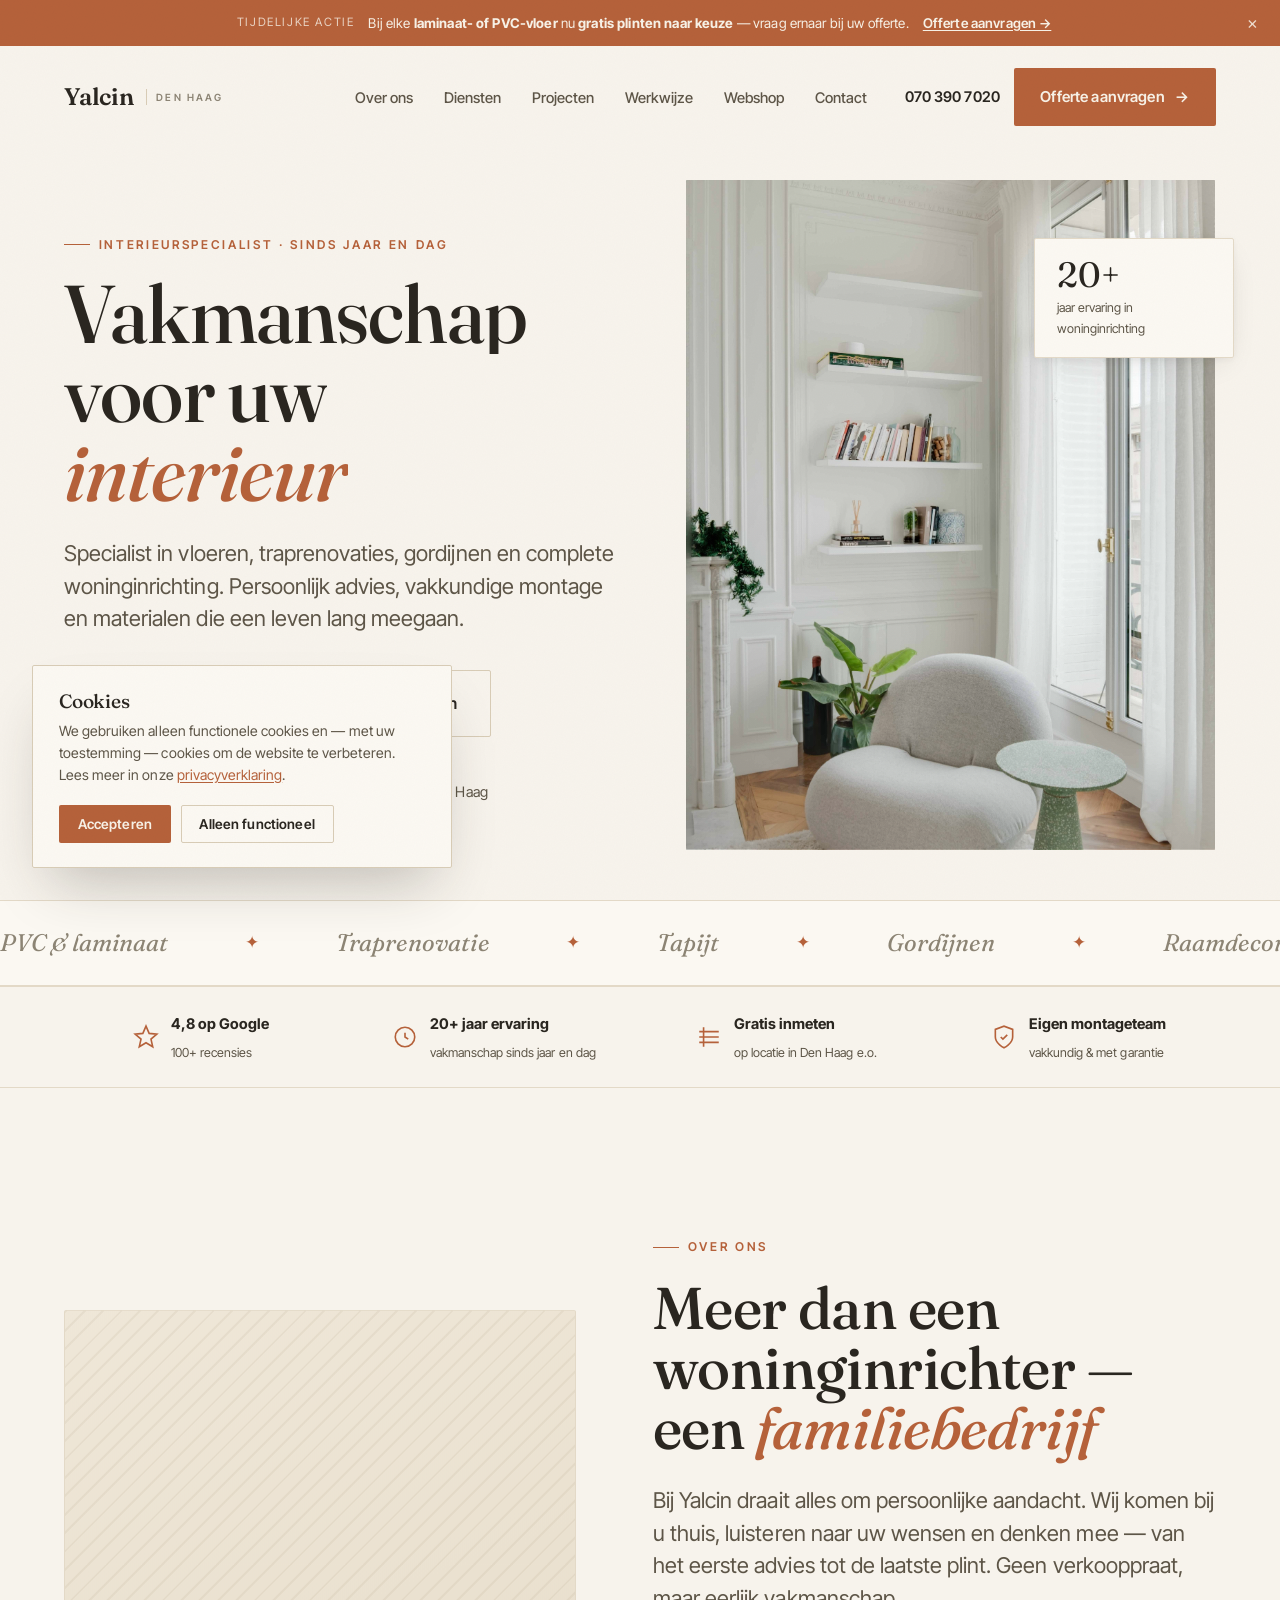
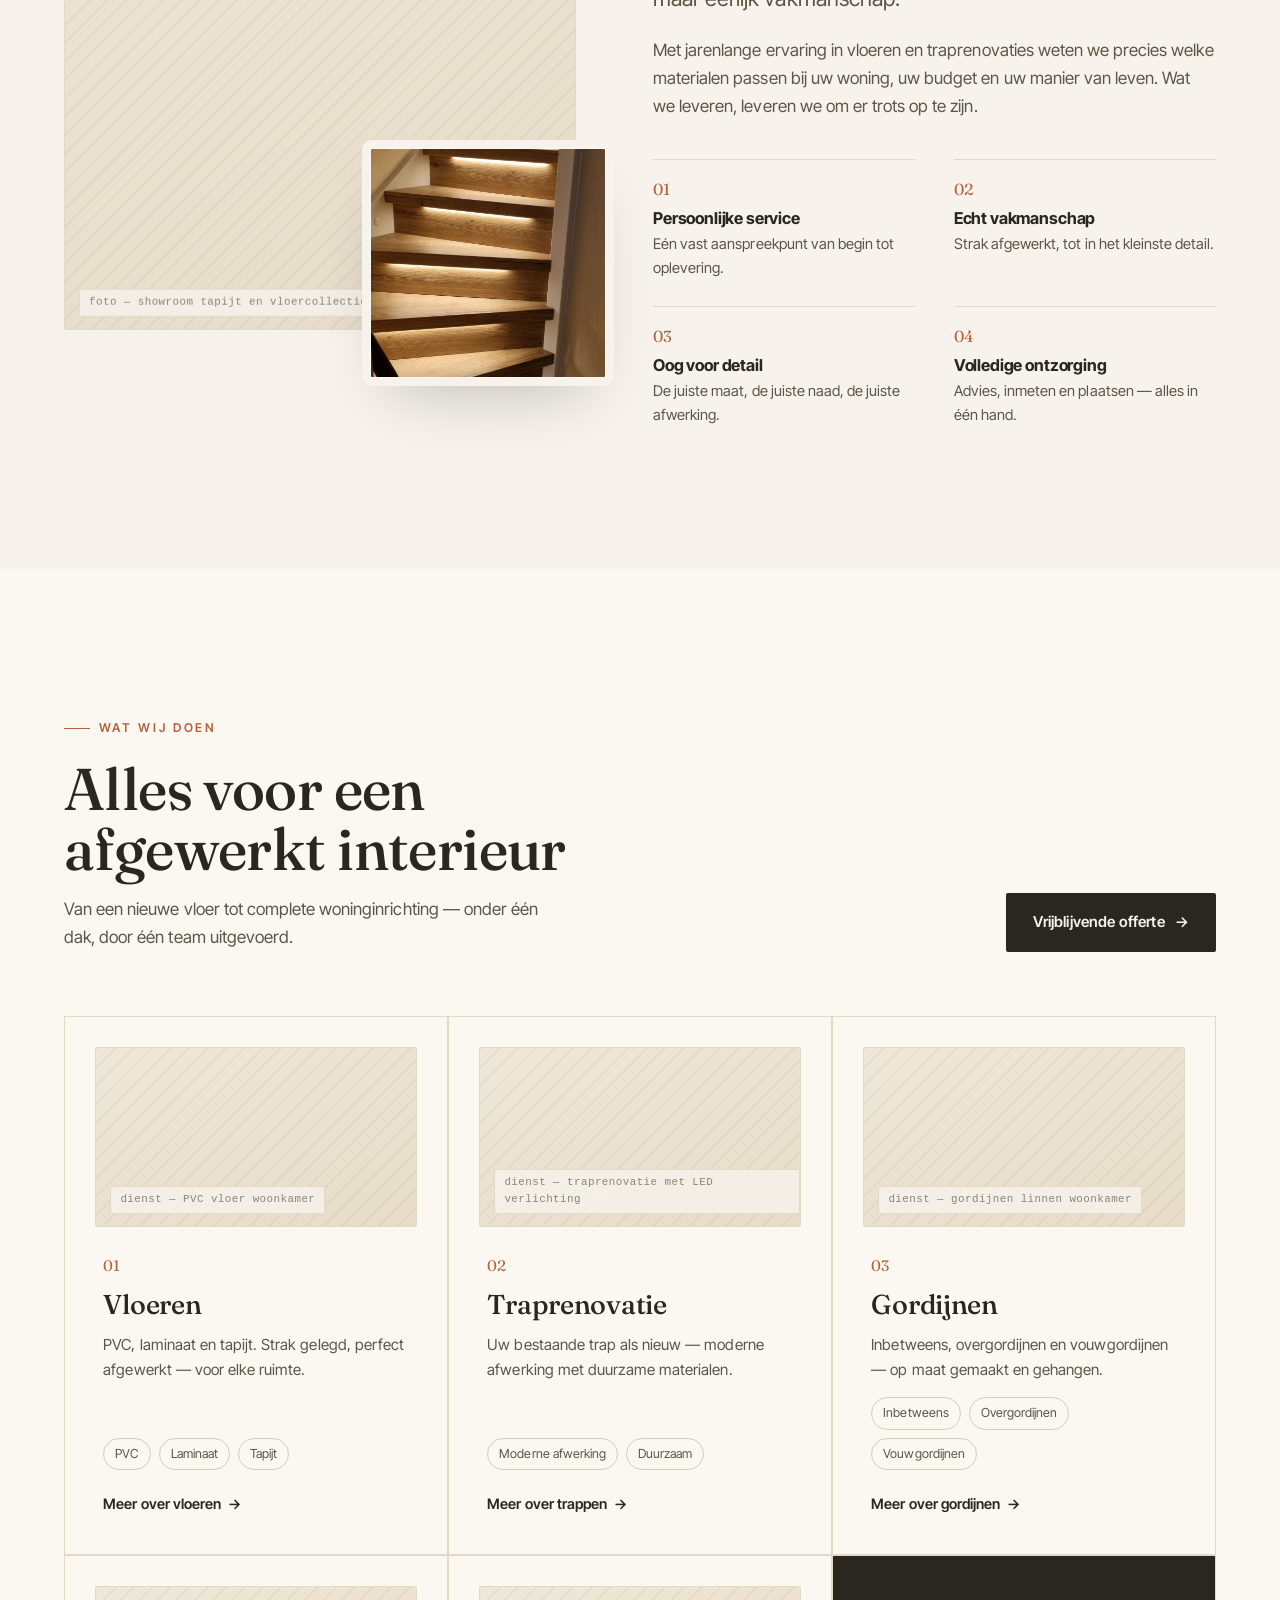
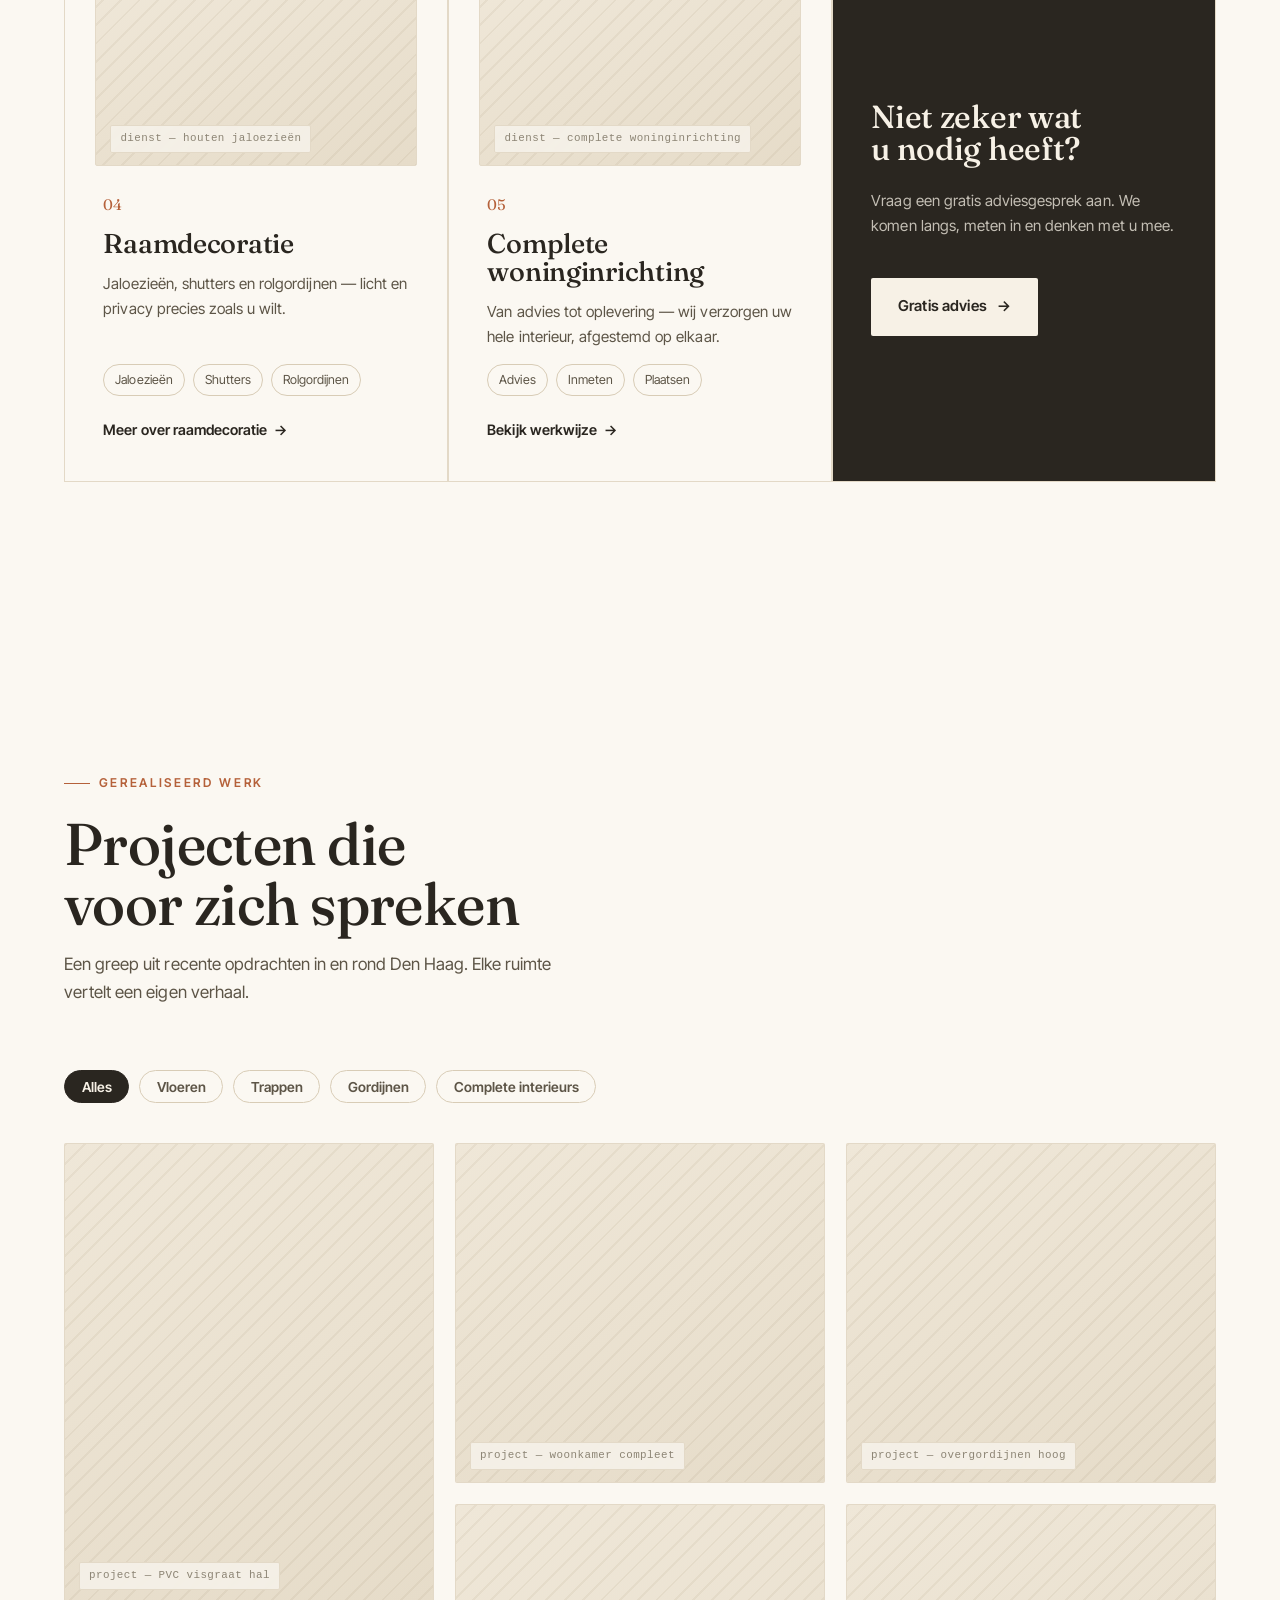
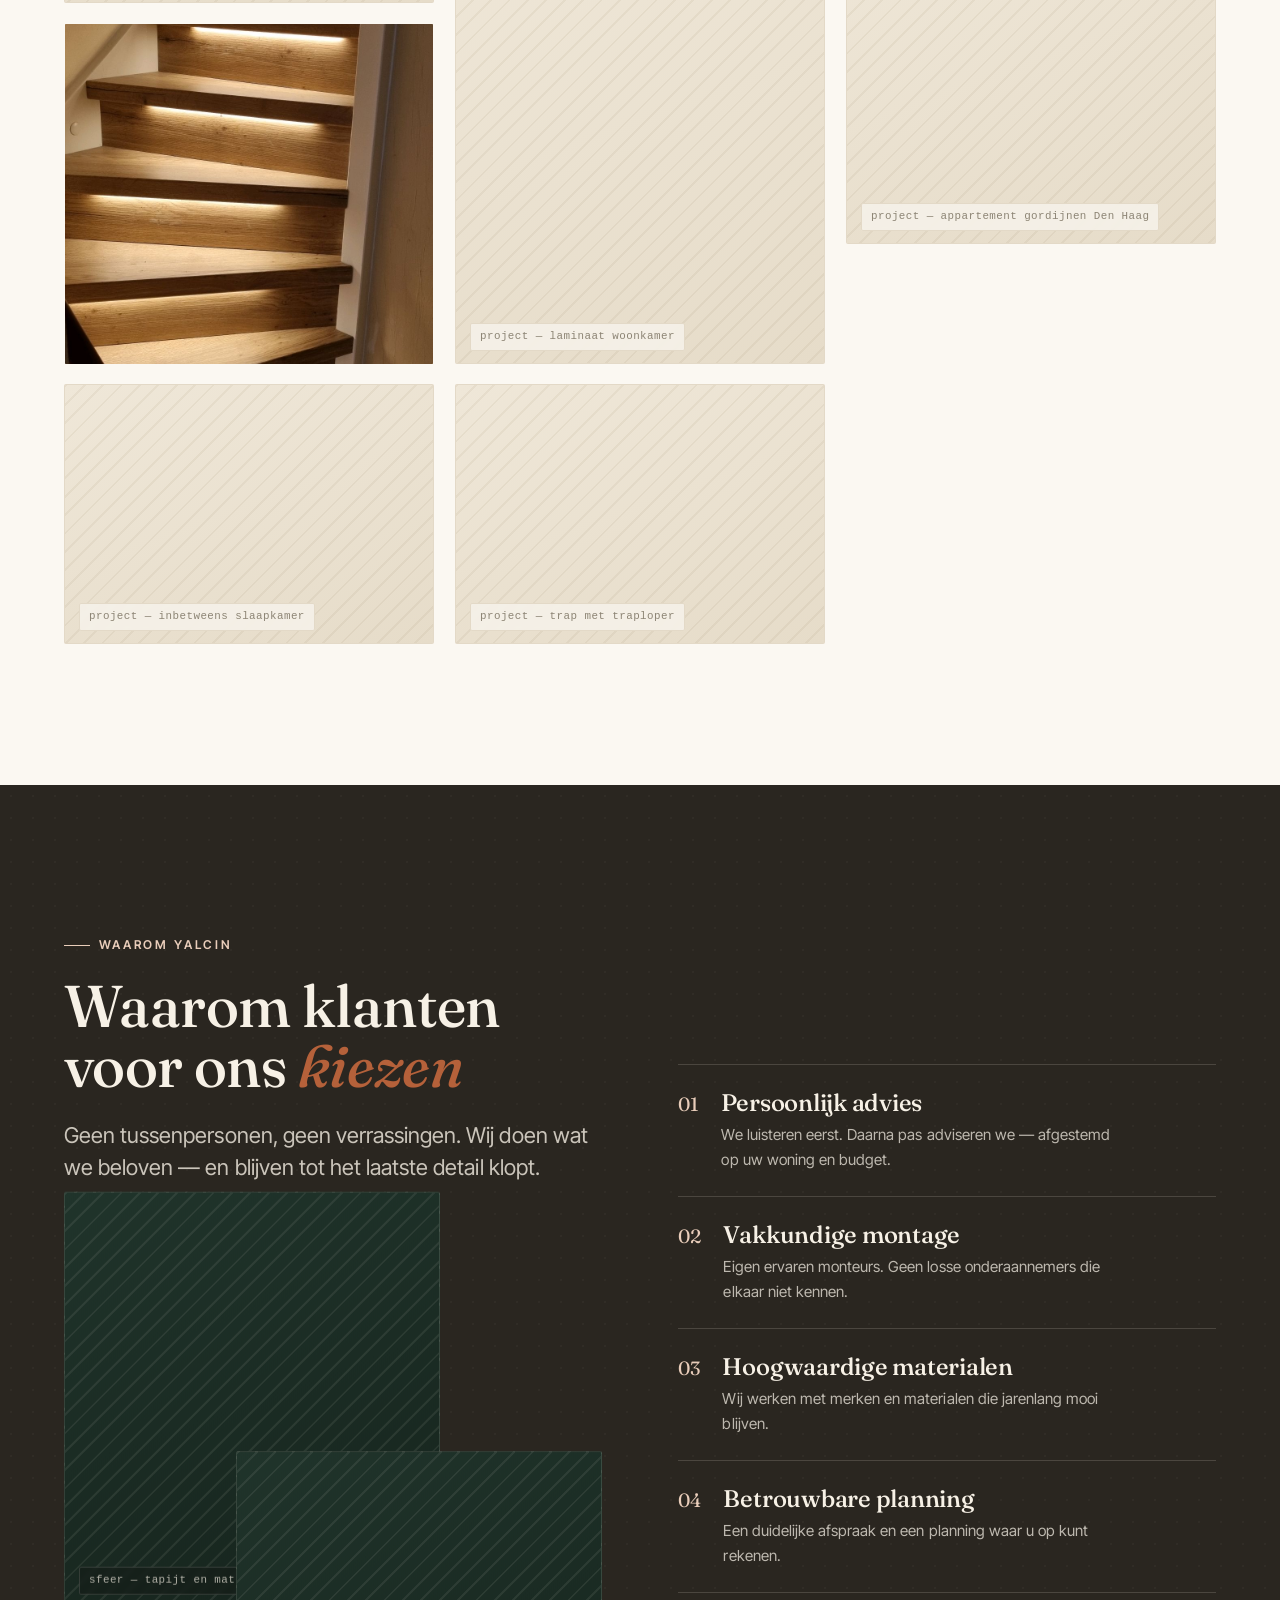
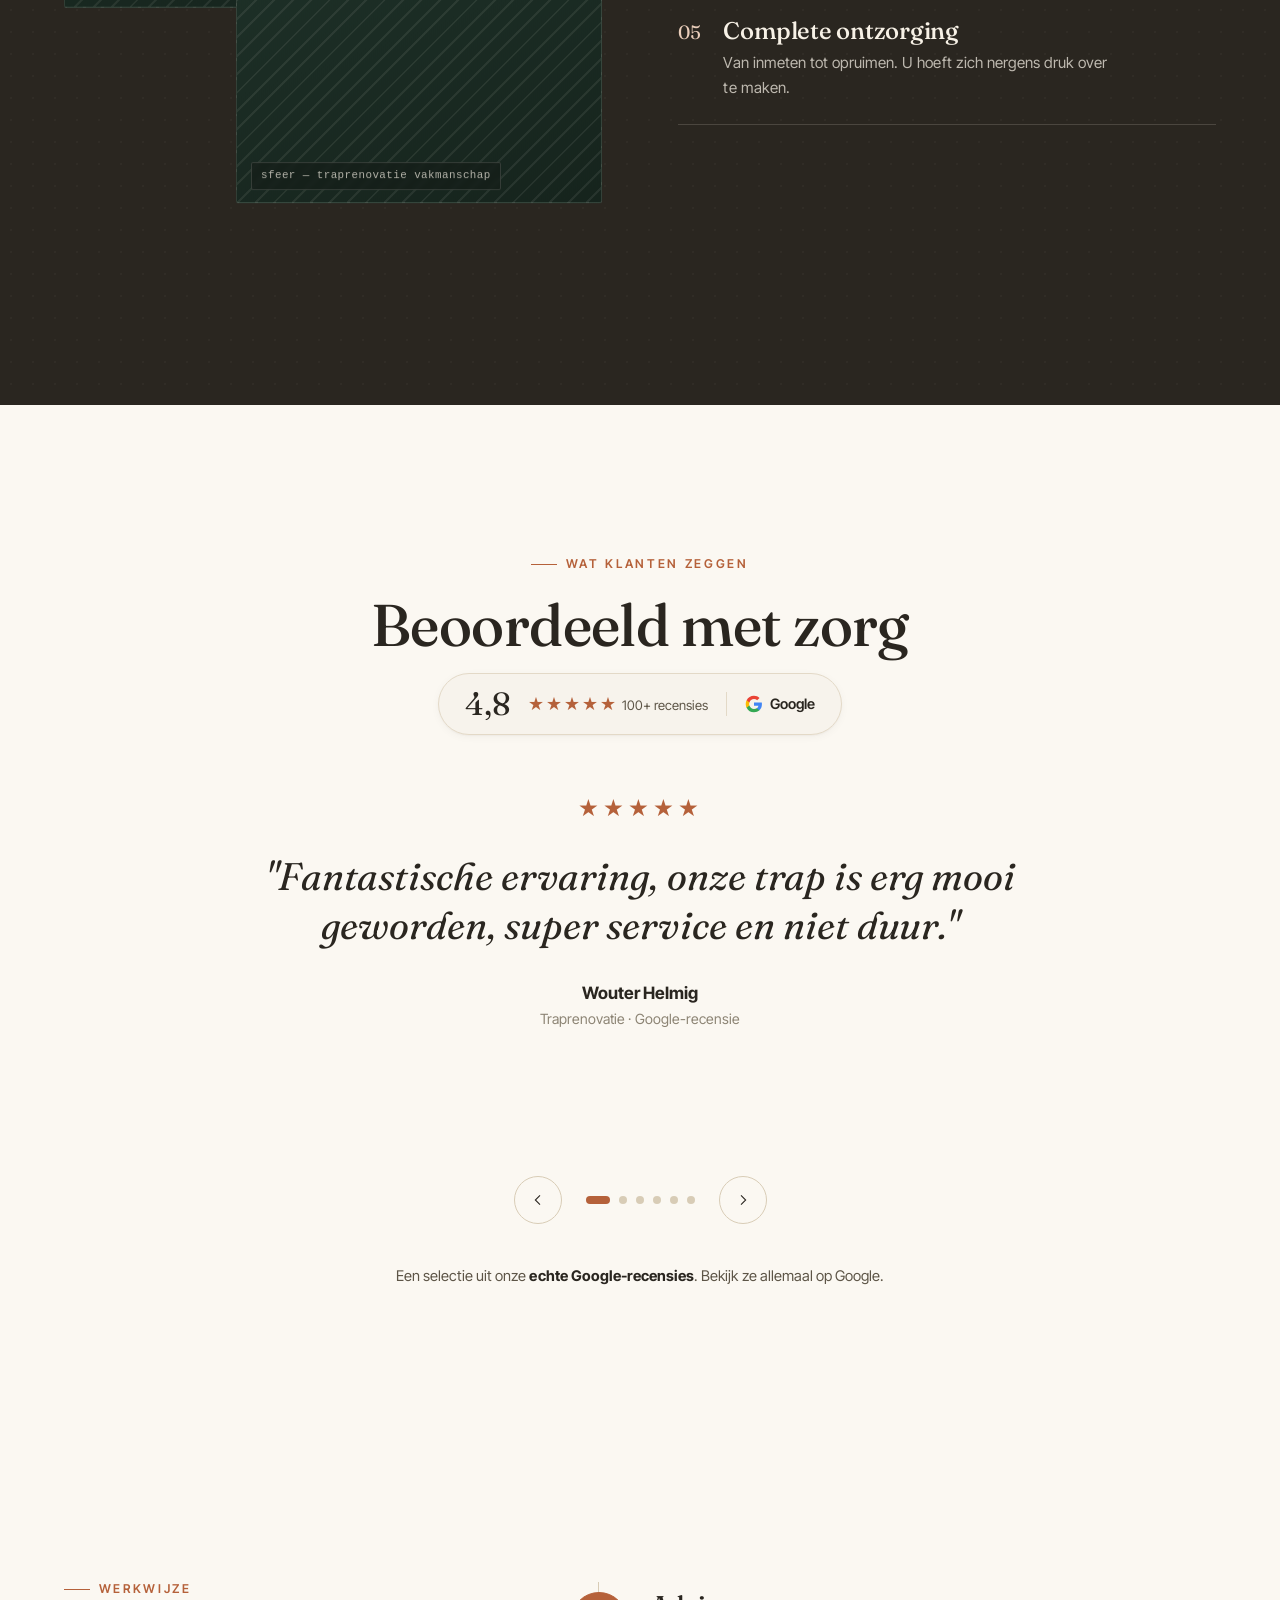
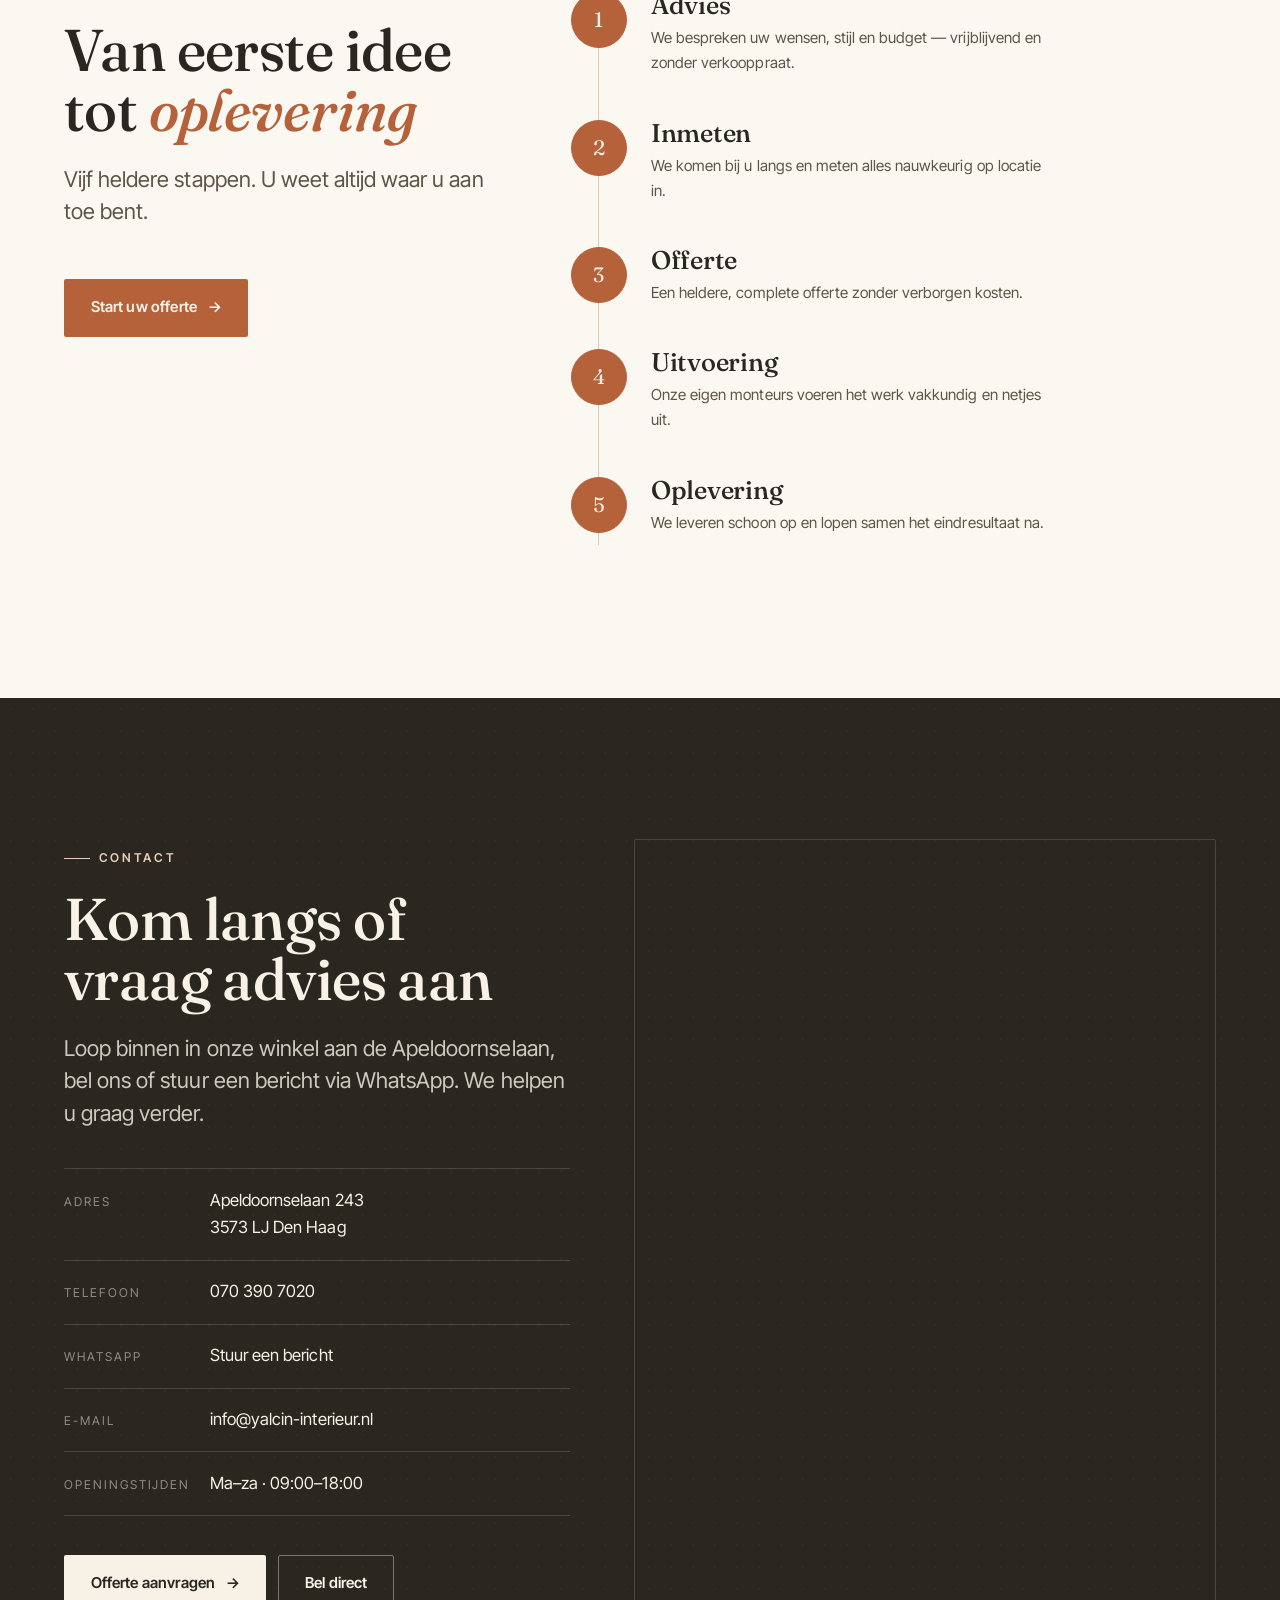
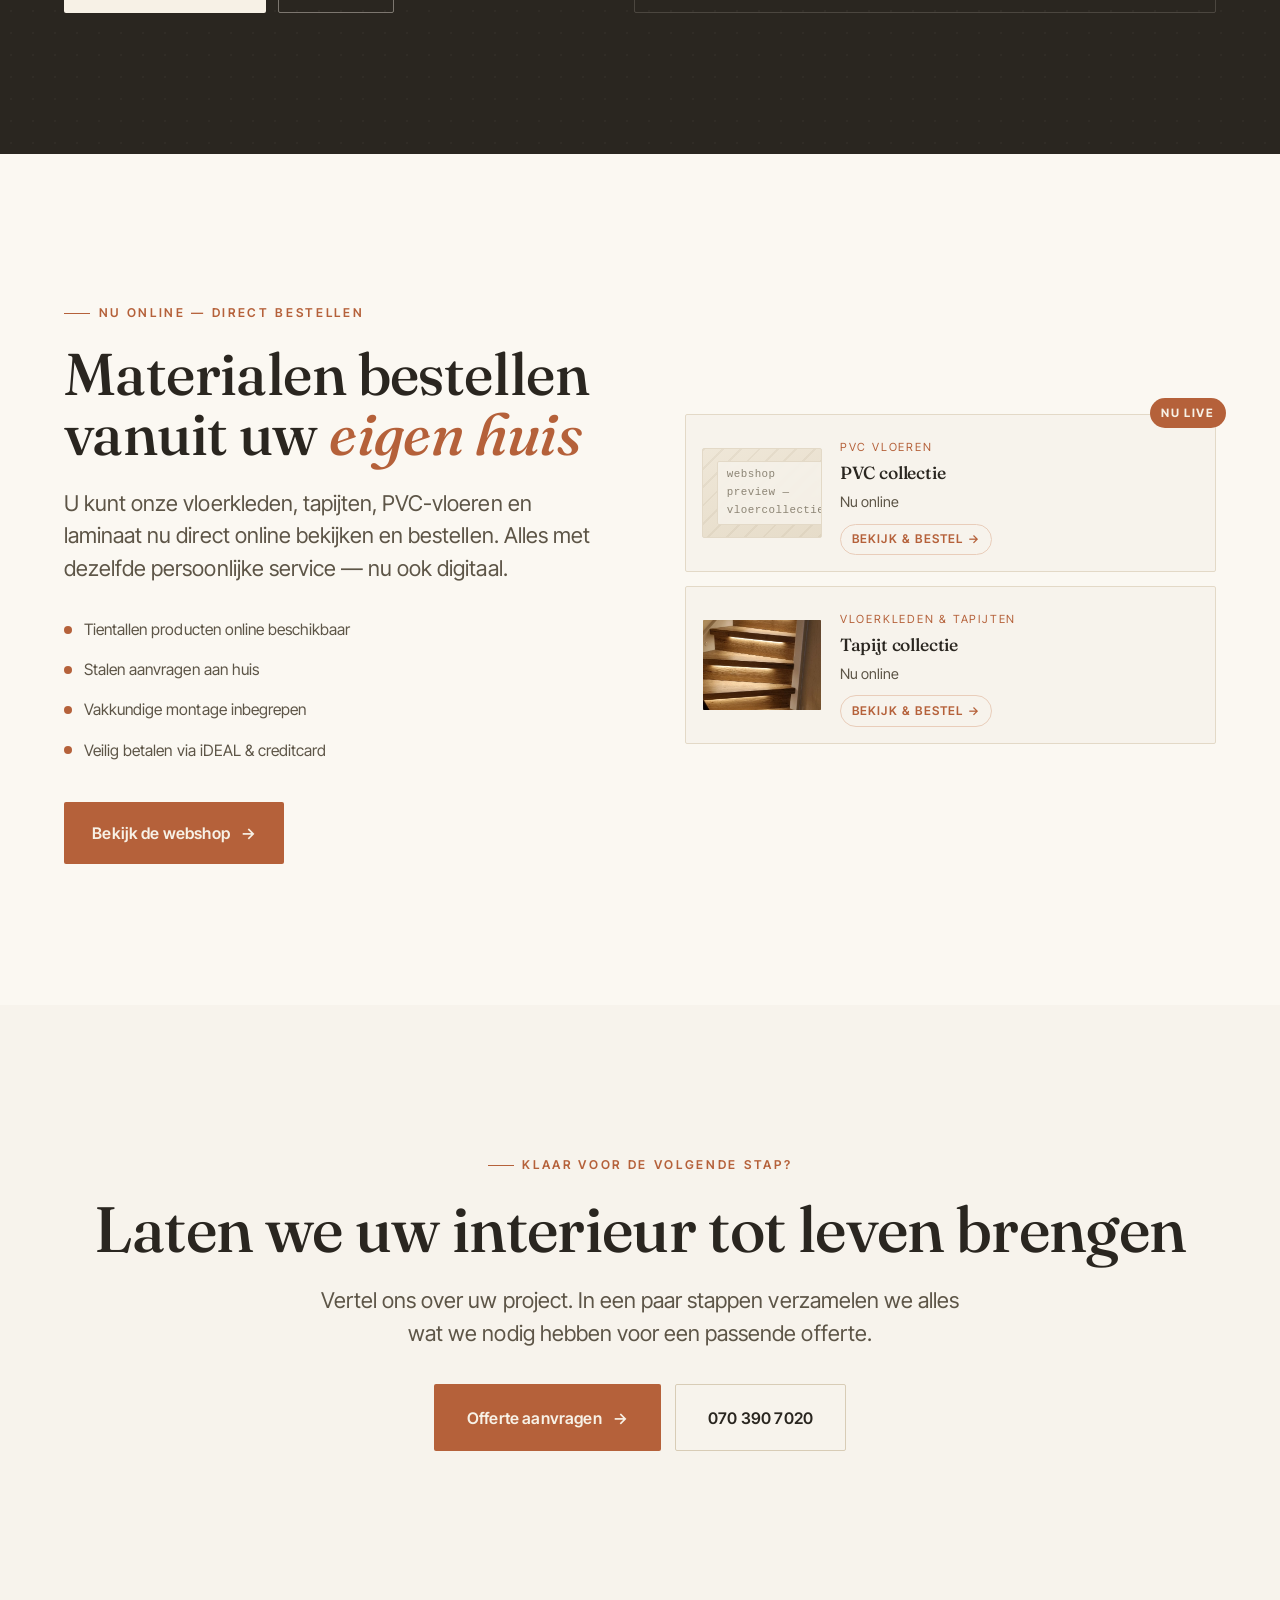
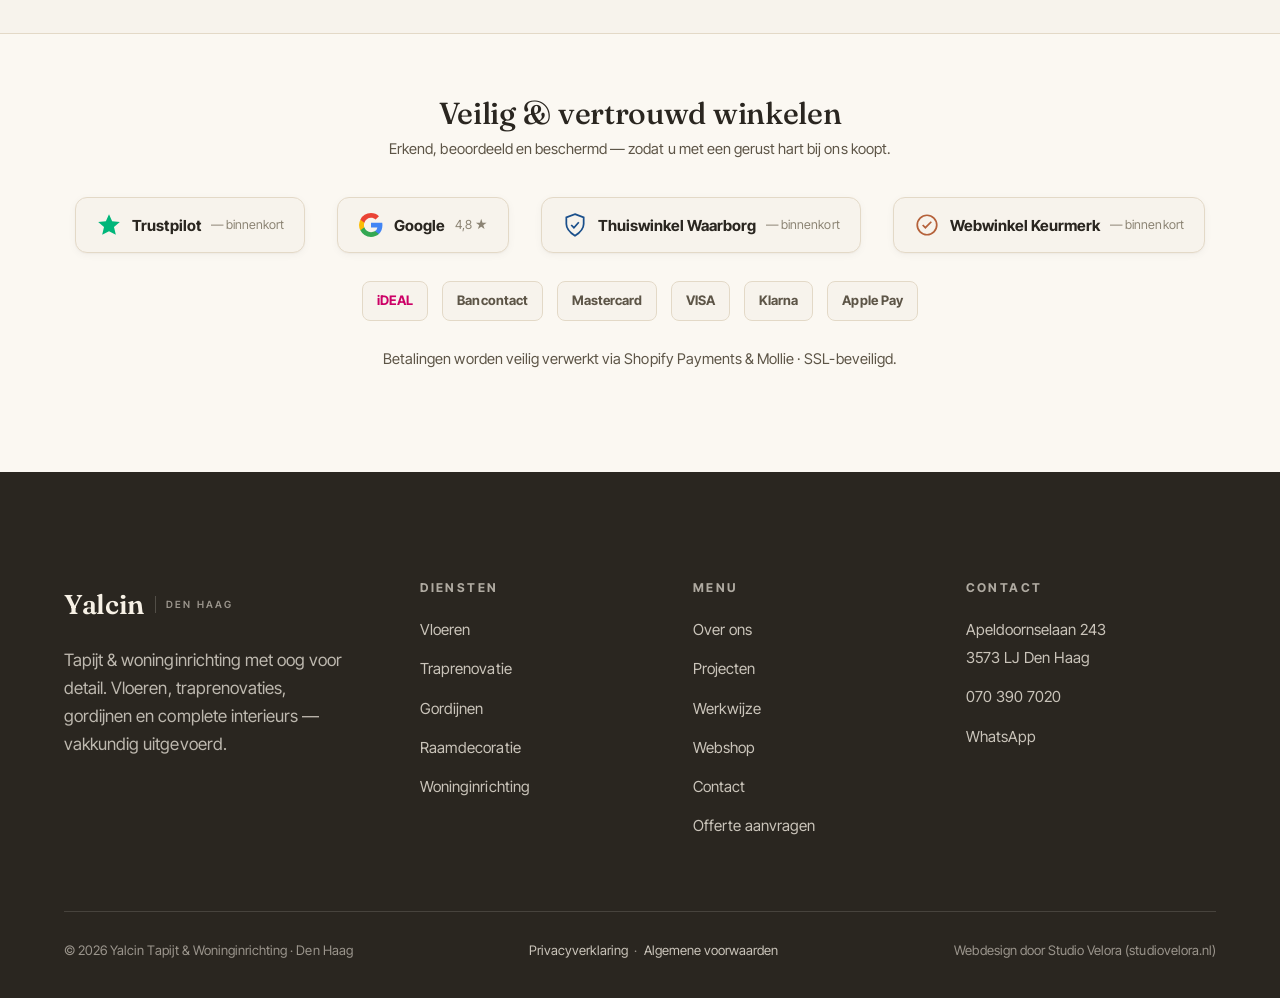
==== index.html @ e90c2c1b "feat: webshop-grid als laminaatenparket — vierkante edge-to-edge tegels - Productfoto's opnieuw: COV" ====
<!DOCTYPE html>
<html lang="nl">
<head>
<meta charset="UTF-8">
<meta name="viewport" content="width=device-width, initial-scale=1">
<title>Yalcin Tapijt & Woninginrichting — Vakmanschap voor uw interieur</title>
<meta name="description" content="Specialist in vloeren, traprenovaties, gordijnen en complete woninginrichting in Den Haag. Persoonlijk advies, vakkundige montage en hoogwaardige materialen. Vraag een vrijblijvende offerte aan.">
<meta name="theme-color" content="#f7f3ec">

<meta property="og:type" content="business.business">
<meta property="og:title" content="Yalcin Tapijt & Woninginrichting">
<meta property="og:description" content="Vakmanschap voor uw interieur — vloeren, traprenovaties, gordijnen en complete woninginrichting in Den Haag.">
<meta property="og:locale" content="nl_NL">

<link rel="icon" href="favicon.svg" type="image/svg+xml">
<link rel="preconnect" href="https://fonts.googleapis.com">
<link rel="preconnect" href="https://fonts.gstatic.com" crossorigin>
<link href="https://fonts.googleapis.com/css2?family=Fraunces:ital,opsz,wght@0,9..144,400;0,9..144,500;0,9..144,600;1,9..144,400;1,9..144,500&family=Inter+Tight:wght@400;500;600;700&display=swap" rel="stylesheet">
<link rel="stylesheet" href="styles.css">

<script type="application/ld+json">
{
  "@context": "https://schema.org",
  "@type": "HomeGoodsStore",
  "name": "Yalcin Tapijt & Woninginrichting",
  "image": "favicon.svg",
  "@id": "https://yalcin-interieur.nl",
  "url": "https://yalcin-interieur.nl",
  "telephone": "+31703907020",
  "priceRange": "€€",
  "address": {
    "@type": "PostalAddress",
    "streetAddress": "Apeldoornselaan 243",
    "postalCode": "3573 LJ",
    "addressLocality": "Den Haag",
    "addressRegion": "Zuid-Holland",
    "addressCountry": "NL"
  },
  "geo": { "@type": "GeoCoordinates", "latitude": 52.0833, "longitude": 4.3167 },
  "openingHoursSpecification": [{
    "@type": "OpeningHoursSpecification",
    "dayOfWeek": ["Monday","Tuesday","Wednesday","Thursday","Friday","Saturday"],
    "opens": "09:00", "closes": "18:00"
  }],
  "areaServed": "Den Haag en omstreken",
  "makesOffer": ["Vloeren","Traprenovatie","Gordijnen","Raamdecoratie","Complete woninginrichting"]
}
</script>

<style>
body { --promo-h: 46px; }
/* ================= HERO ================= */
.hero { min-height: 100svh; display: flex; align-items: stretch; padding-top: calc(84px + var(--promo-h, 0px)); }
.hero-inner {
  max-width: 1480px; margin: 0 auto; width: 100%;
  padding-inline: var(--gutter);
  display: grid; grid-template-columns: 1.05fr 1fr;
  gap: clamp(32px, 5vw, 80px); align-items: center;
}
.hero-copy { padding-block: clamp(40px, 6vw, 80px); }
.hero h1 { font-size: clamp(2.9rem, 6.4vw, 6rem); line-height: .96; margin-bottom: 1.6rem; }
.hero .reveal-word { display: inline-block; overflow: hidden; vertical-align: top; }
.hero .reveal-word > span { display: inline-block; }
@media (prefers-reduced-motion: no-preference) {
  .hero .reveal-word > span {
    transform: translateY(110%);
    animation: heroUp .9s var(--ease) forwards;
  }
  .hero .reveal-word:nth-child(1) > span { animation-delay: .15s; }
  .hero .reveal-word:nth-child(2) > span { animation-delay: .27s; }
  .hero .reveal-word:nth-child(3) > span { animation-delay: .39s; }
  .hero .reveal-word:nth-child(4) > span { animation-delay: .51s; }
}
@keyframes heroUp { from { transform: translateY(110%); } to { transform: translateY(0); } }
@media (prefers-reduced-motion: reduce) {
  .hero .reveal-word > span { transform: none; animation: none; }
}
.hero-sub { max-width: 46ch; margin-bottom: 2.2rem; }
.hero-actions { display: flex; flex-wrap: wrap; gap: 14px; margin-bottom: 2.6rem; }
.hero-trust { display: flex; align-items: center; gap: 16px; font-size: .9rem; color: var(--ink-soft); }
.hero-trust .stars { color: var(--clay); letter-spacing: 2px; font-size: 1rem; }
.hero-trust b { color: var(--ink); font-weight: 700; }

.hero-media { position: relative; align-self: stretch; min-height: clamp(460px, 78svh, 780px); }
.hero-media .ph {
  position: absolute; inset: clamp(20px,4vw,50px) 0 clamp(20px,4vw,50px) 0;
  height: auto; border-radius: var(--radius);
}
/* hoge portretfoto netjes uitsnijden: focus op stoel + parketvloer */
.hero-media .ph.has-img { background-position: center 58%; }
.hero-media .ph::before {
  content: ""; position: absolute; inset: 0; z-index: 1;
  background: linear-gradient(200deg, transparent 55%, rgba(42,38,32,.22));
}
.hero-play {
  position: absolute; z-index: 2; left: 26px; bottom: 26px;
  display: flex; align-items: center; gap: 12px;
  color: var(--cream); font-size: .9rem; font-weight: 600;
}
.hero-play .pbtn {
  width: 52px; height: 52px; border-radius: 50%;
  border: 1px solid rgba(247,241,230,.6);
  display: grid; place-items: center;
  background: rgba(247,241,230,.12); backdrop-filter: blur(4px);
}
.hero-play .pbtn svg { width: 16px; height: 16px; fill: var(--cream); margin-left: 2px; }
.hero-badge {
  position: absolute; z-index: 2; right: -18px; top: 14%;
  background: var(--paper-2); border: 1px solid var(--line);
  box-shadow: var(--shadow-md); padding: 18px 22px; border-radius: var(--radius);
  max-width: 200px;
}
.hero-badge .num { font-family: var(--display); font-size: 2.2rem; color: var(--ink); line-height: 1; }
.hero-badge .lbl { font-size: .78rem; color: var(--ink-soft); margin-top: 6px; }
@media (max-width: 900px) {
  .hero-inner { grid-template-columns: 1fr; }
  .hero-media { min-height: 52svh; order: 2; }
  .hero-media .ph { position: relative; inset: auto; height: 52svh; }
  .hero-badge { right: 10px; }
}

/* ================= MARQUEE / TRUST ================= */
.marquee { border-block: 1px solid var(--line); overflow: hidden; background: var(--paper-2); }
.marquee-track {
  display: flex; gap: clamp(40px,6vw,90px); align-items: center;
  padding-block: 22px; white-space: nowrap;
  animation: scrollX 32s linear infinite;
}
.marquee-track span {
  font-family: var(--display); font-size: clamp(1.1rem,2vw,1.5rem);
  color: var(--ink-faint); font-style: italic; display: inline-flex; align-items: center; gap: clamp(40px,6vw,90px);
}
.marquee-track span::after { content: "✦"; color: var(--clay); font-style: normal; font-size: .7em; }
@keyframes scrollX { to { transform: translateX(-50%); } }
@media (prefers-reduced-motion: reduce) { .marquee-track { animation: none; } }

/* ================= OVER ONS ================= */
.about-grid { display: grid; grid-template-columns: 1fr 1.1fr; gap: clamp(40px,6vw,90px); align-items: center; }
.about-media { position: relative; }
.about-media .ph.main { height: clamp(380px, 50vw, 620px); border-radius: var(--radius); }
.about-media .ph.inset {
  position: absolute; right: -30px; bottom: -40px; width: 46%; height: 230px;
  border-radius: var(--radius); box-shadow: var(--shadow-lg); border-color: var(--paper-2);
  outline: 8px solid var(--paper);
}
.about-copy h2 { margin-bottom: 1.6rem; }
.about-values { display: grid; grid-template-columns: 1fr 1fr; gap: 1.6rem 2.4rem; margin-top: 2.4rem; }
.about-value { border-top: 1px solid var(--line); padding-top: 1rem; }
.about-value .n { font-family: var(--display); color: var(--clay); font-size: 1rem; }
.about-value h4 { font-family: var(--body); font-size: 1.02rem; font-weight: 700; color: var(--ink); margin: .5rem 0 .3rem; }
.about-value p { font-size: .92rem; color: var(--ink-soft); }
@media (max-width: 860px) {
  .about-grid { grid-template-columns: 1fr; }
  .about-media .ph.inset { right: 12px; width: 40%; height: 150px; bottom: -24px; }
}

/* ================= DIENSTEN ================= */
.section-head { display: flex; align-items: flex-end; justify-content: space-between; gap: 30px; margin-bottom: clamp(40px,5vw,68px); }
.section-head .h-left { max-width: 60ch; }
.section-head p { margin-top: 1rem; max-width: 50ch; }
.services { display: grid; grid-template-columns: repeat(3, 1fr); gap: 2px; background: var(--line); border: 1px solid var(--line); }
.service {
  background: var(--paper-2); padding: clamp(26px,3vw,40px);
  display: flex; flex-direction: column; min-height: 380px;
  transition: background .4s var(--ease);
  position: relative; overflow: hidden;
}
.service:hover { background: var(--paper); }
.service .s-media { height: 180px; margin: -8px -8px 26px; }
.service .s-media .ph { height: 100%; border-radius: var(--radius); }
.service .s-num { font-family: var(--display); font-size: .95rem; color: var(--clay); margin-bottom: .8rem; }
.service h3 { font-size: 1.7rem; margin-bottom: .8rem; }
.service .s-tags { list-style: none; padding: 0; margin: auto 0 0; display: flex; flex-wrap: wrap; gap: 8px; }
.service .s-tags li {
  font-size: .78rem; color: var(--ink-soft); border: 1px solid var(--line-2);
  padding: 5px 11px; border-radius: 100px;
}
.service .s-link {
  margin-top: 22px; font-weight: 600; font-size: .9rem; color: var(--ink);
  display: inline-flex; gap: .5em; align-items: center;
}
.service .s-link .arr { transition: transform .4s var(--ease); }
.service:hover .s-link .arr { transform: translateX(5px); }
.service.feature { grid-column: span 1; }
@media (max-width: 920px) { .services { grid-template-columns: repeat(2,1fr); } }
@media (max-width: 580px) { .services { grid-template-columns: 1fr; } .service { min-height: 0; } }

/* ================= PROJECTEN ================= */
.projects-section { background: var(--paper-2); }
.proj-filters { display: flex; flex-wrap: wrap; gap: 10px; margin-bottom: 40px; }
.proj-filter {
  border: 1px solid var(--line-2); background: transparent; color: var(--ink-soft);
  padding: .55em 1.2em; border-radius: 100px; font-size: .86rem; font-weight: 600;
  transition: all .3s var(--ease);
}
.proj-filter.on, .proj-filter:hover { background: var(--ink); color: var(--cream); border-color: var(--ink); }
.proj-grid { columns: 3; column-gap: clamp(14px,1.6vw,24px); }
.proj-card { break-inside: avoid; margin-bottom: clamp(14px,1.6vw,24px); display: block; position: relative; overflow: hidden; border-radius: var(--radius); }
.proj-card .ph { transition: transform 1.1s var(--ease); }
.proj-card:hover .ph { transform: scale(1.05); }
.proj-card .p-meta {
  position: absolute; inset: auto 0 0 0; z-index: 2;
  padding: 26px 22px 20px; color: var(--cream);
  background: linear-gradient(transparent, rgba(28,24,18,.7));
  transform: translateY(8px); opacity: 0; transition: all .45s var(--ease);
}
.proj-card:hover .p-meta { transform: none; opacity: 1; }
.proj-card .p-cat { font-size: .72rem; letter-spacing: .16em; text-transform: uppercase; color: var(--clay-soft); }
.proj-card .p-title { font-family: var(--display); font-size: 1.5rem; margin-top: 4px; }
.proj-card.h-tall .ph { height: 460px; }
.proj-card.h-mid .ph { height: 340px; }
.proj-card.h-short .ph { height: 260px; }
@media (max-width: 900px) { .proj-grid { columns: 2; } }
@media (max-width: 560px) { .proj-grid { columns: 1; } }

/* ================= WAAROM (dark, storytelling) ================= */
.why { background: var(--ink); color: var(--cream); overflow: hidden; }
.why .eyebrow { color: var(--clay-soft); }
.why .eyebrow::before { background: var(--clay-soft); }
.why h2 { color: var(--cream); }
.why-grid { display: grid; grid-template-columns: 1fr 1fr; gap: clamp(40px,6vw,90px); align-items: center; }
.why-media { position: relative; height: clamp(420px, 52vw, 640px); }
.why-media .ph { position: absolute; border-radius: var(--radius); }
.why-media .ph.a { inset: 0 30% 35% 0; }
.why-media .ph.b { inset: 45% 0 0 32%; }
.why-list { list-style: none; padding: 0; margin: 0; }
.why-item { border-top: 1px solid rgba(247,241,230,.16); padding: 1.5rem 0; display: grid; grid-template-columns: auto 1fr; gap: 1.4rem; align-items: baseline; }
.why-item:last-child { border-bottom: 1px solid rgba(247,241,230,.16); }
.why-item .wn { font-family: var(--display); font-size: 1.2rem; color: var(--clay-soft); }
.why-item h4 { color: var(--cream); font-family: var(--display); font-size: 1.5rem; font-weight: 500; margin-bottom: .4rem; }
.why-item p { color: rgba(247,241,230,.72); font-size: .95rem; margin: 0; max-width: 44ch; }
@media (max-width: 860px) {
  .why-grid { grid-template-columns: 1fr; }
  .why-media { height: 360px; order: 2; }
}

/* ================= REVIEWS ================= */
.reviews { background: var(--paper-2); overflow: hidden; }
/* Rating-samenvatting (Google) */
.rating-summary {
  display: inline-flex; align-items: center; gap: 18px;
  background: var(--paper); border: 1px solid var(--line);
  box-shadow: var(--shadow-sm); border-radius: 100px;
  padding: 14px 26px; margin-top: 18px;
}
.rating-summary .rs-score { font-family: var(--display); font-size: 2rem; line-height: 1; color: var(--ink); }
.rating-summary .rs-mid { text-align: left; }
.rating-summary .rs-stars { color: var(--clay); letter-spacing: 2px; font-size: 1rem; line-height: 1; }
.rating-summary .rs-sub { font-size: .82rem; color: var(--ink-soft); margin-top: 4px; }
.rating-summary .rs-google { display: inline-flex; align-items: center; gap: 7px; font-size: .9rem; font-weight: 600; color: var(--ink); border-left: 1px solid var(--line); padding-left: 18px; }
.rating-summary .rs-google svg { width: 18px; height: 18px; }
@media (max-width: 520px) {
  .rating-summary { flex-wrap: wrap; justify-content: center; gap: 12px; padding: 14px 20px; }
  .rating-summary .rs-google { border-left: 0; padding-left: 0; }
}
/* Keurmerken & veilig betalen */
.keurmerken { background: var(--paper-2); border-top: 1px solid var(--line); }
.keurmerken-inner { max-width: var(--maxw); margin: 0 auto; padding: clamp(40px,5vw,64px) var(--gutter); text-align: center; }
.keurmerken h3 { font-family: var(--display); font-size: clamp(1.4rem,2.4vw,1.9rem); color: var(--ink); margin-bottom: 8px; }
.keurmerken p { font-size: .92rem; color: var(--ink-soft); margin-bottom: 36px; }
.keurmerk-row { display: flex; flex-wrap: wrap; align-items: center; justify-content: center; gap: 18px 32px; }
.keurmerk {
  display: inline-flex; align-items: center; gap: 10px;
  background: var(--paper); border: 1px solid var(--line); border-radius: 12px;
  padding: 14px 20px; min-height: 56px; color: var(--ink);
  font-weight: 700; font-size: .95rem; box-shadow: var(--shadow-sm);
}
.keurmerk svg, .keurmerk img { height: 26px; width: auto; display: block; }
.keurmerk .km-sub { font-weight: 400; font-size: .78rem; color: var(--ink-faint); }
.pay-row { display: flex; flex-wrap: wrap; align-items: center; justify-content: center; gap: 14px; margin-top: 28px; }
.pay-badge {
  display: inline-flex; align-items: center; justify-content: center;
  background: var(--paper); border: 1px solid var(--line); border-radius: 8px;
  height: 40px; padding: 0 14px; font-weight: 700; font-size: .82rem; color: var(--ink-soft);
}
.km-note { margin-top: 26px; font-size: .8rem; color: var(--ink-faint); }
/* Trust-badgebalk */
.trust-band { border-block: 1px solid var(--line); background: var(--paper); }
.trust-band-inner {
  max-width: var(--maxw); margin: 0 auto; padding: 22px var(--gutter);
  display: grid; grid-template-columns: repeat(4, 1fr); gap: 18px;
}
.trust-item { display: flex; align-items: center; gap: 12px; justify-content: center; }
.trust-item svg { width: 26px; height: 26px; stroke: var(--clay); fill: none; stroke-width: 1.5; flex-shrink: 0; }
.trust-item .ti-t { font-weight: 700; font-size: .92rem; color: var(--ink); }
.trust-item .ti-s { font-size: .78rem; color: var(--ink-soft); }
@media (max-width: 860px) {
  .trust-band-inner { grid-template-columns: repeat(2, 1fr); gap: 20px 14px; }
}
.testi-viewport { overflow: hidden; }
.testi-track { display: flex; transition: transform .7s var(--ease); }
.testi-slide { min-width: 100%; padding: 0 2px; }
.testi-card { max-width: 880px; margin: 0 auto; text-align: center; }
.testi-stars { color: var(--clay); letter-spacing: 4px; font-size: 1.3rem; margin-bottom: 1.6rem; }
.testi-quote { font-family: var(--display); font-size: clamp(1.4rem, 3vw, 2.4rem); line-height: 1.28; color: var(--ink); font-style: italic; margin-bottom: 1.8rem; }
.testi-author { font-weight: 700; color: var(--ink); }
.testi-meta { font-size: .88rem; color: var(--ink-faint); }
.testi-nav { display: flex; align-items: center; justify-content: center; gap: 24px; margin-top: 48px; }
.testi-arrow { width: 48px; height: 48px; border-radius: 50%; border: 1px solid var(--line-2); background: transparent; display: grid; place-items: center; transition: all .3s var(--ease); }
.testi-arrow:hover { background: var(--ink); border-color: var(--ink); }
.testi-arrow svg { width: 16px; height: 16px; stroke: var(--ink); fill: none; stroke-width: 1.6; transition: stroke .3s; }
.testi-arrow:hover svg { stroke: var(--cream); }
.testi-dots { display: flex; gap: 9px; }
.testi-dot { width: 8px; height: 8px; border-radius: 50%; border: 0; background: var(--line-2); padding: 0; transition: all .3s; }
.testi-dot.on { background: var(--clay); width: 24px; border-radius: 100px; }
.reviews-foot { text-align: center; margin-top: 40px; font-size: .92rem; color: var(--ink-soft); }
.reviews-foot b { color: var(--ink); }

/* ================= WERKWIJZE (timeline) ================= */
.process-grid { display: grid; grid-template-columns: 0.8fr 1.2fr; gap: clamp(40px,6vw,90px); }
.process-steps { list-style: none; margin: 0; padding: 0; position: relative; }
.process-steps::before { content: ""; position: absolute; left: 27px; top: 12px; bottom: 12px; width: 1px; background: var(--line-2); }
.pstep { display: grid; grid-template-columns: 56px 1fr; gap: 24px; padding: 1.4rem 0; position: relative; }
.pstep .dot {
  width: 56px; height: 56px; border-radius: 50%; background: var(--paper);
  border: 1px solid var(--line-2); display: grid; place-items: center;
  font-family: var(--display); font-size: 1.3rem; color: var(--clay); z-index: 1;
  transition: all .5s var(--ease);
}
.pstep.in .dot { background: var(--clay); color: var(--cream); border-color: var(--clay); }
.pstep h4 { font-size: 1.6rem; margin-bottom: .4rem; }
.pstep p { font-size: .95rem; color: var(--ink-soft); max-width: 44ch; }
@media (max-width: 820px) { .process-grid { grid-template-columns: 1fr; } }

/* ================= CONTACT ================= */
.contact { background: var(--ink); color: var(--cream); }
.contact .eyebrow { color: var(--clay-soft); } .contact .eyebrow::before { background: var(--clay-soft); }
.contact h2 { color: var(--cream); }
.contact-grid { display: grid; grid-template-columns: 1fr 1.15fr; gap: clamp(36px,5vw,72px); align-items: stretch; }
.contact-info p { color: rgba(247,241,230,.75); }
.contact-rows { list-style: none; padding: 0; margin: 2.4rem 0 0; }
.contact-row { display: grid; grid-template-columns: 130px 1fr; gap: 16px; padding: 1.1rem 0; border-top: 1px solid rgba(247,241,230,.16); align-items: baseline; }
.contact-row:last-child { border-bottom: 1px solid rgba(247,241,230,.16); }
.contact-row .k { font-size: .76rem; letter-spacing: .16em; text-transform: uppercase; color: rgba(247,241,230,.5); }
.contact-row .v { font-size: 1.05rem; color: var(--cream); }
.contact-row .v a:hover { color: var(--clay-soft); }
.contact-actions { display: flex; gap: 12px; flex-wrap: wrap; margin-top: 2.4rem; }
.contact-map { border-radius: var(--radius); overflow: hidden; border: 1px solid rgba(247,241,230,.16); min-height: 420px; }
.contact-map iframe { width: 100%; height: 100%; min-height: 420px; border: 0; filter: grayscale(.4) sepia(.12); }
@media (max-width: 820px) { .contact-grid { grid-template-columns: 1fr; } .contact-map { min-height: 320px; } }

/* CTA banner */
.cta-banner { text-align: center; }
.cta-banner h2 { font-size: clamp(2.2rem, 5vw, 4.2rem); margin-bottom: 1.4rem; }
.cta-banner p { max-width: 50ch; margin: 0 auto 2.2rem; }
.cta-banner .hero-actions { justify-content: center; }
</style>
</head>
<body class="grain">

<!-- ===================== PROMO BAR ===================== -->
<div class="promo" data-promo role="region" aria-label="Aanbieding">
  <div class="promo-inner">
    <span class="tick">Tijdelijke actie</span>
    <span>Bij elke <strong>laminaat- of PVC-vloer</strong> nu <strong>gratis plinten naar keuze</strong> &mdash; vraag ernaar bij uw offerte.</span>
    <a href="offerte.html">Offerte aanvragen &rarr;</a>
  </div>
  <button class="promo-close" data-promo-close aria-label="Sluiten">&times;</button>
</div>

<!-- ===================== NAV ===================== -->
<header class="nav" data-nav>
  <div class="nav-inner">
    <a href="index.html" class="brand" aria-label="Yalcin Tapijt en Woninginrichting">
      Yalcin<span class="brand-tag">Den Haag</span>
    </a>
    <button class="nav-toggle" data-nav-toggle aria-label="Menu" aria-expanded="false">
      <span></span><span></span><span></span>
    </button>
    <nav class="nav-menu" data-nav-menu aria-label="Hoofdmenu">
      <ul class="nav-links">
        <li><a href="#over">Over ons</a></li>
        <li><a href="#diensten">Diensten</a></li>
        <li><a href="#projecten">Projecten</a></li>
        <li><a href="#werkwijze">Werkwijze</a></li>
        <li><a href="webshop.html">Webshop</a></li>
        <li><a href="#contact">Contact</a></li>
      </ul>
      <div class="nav-cta">
        <a href="tel:+31703907020" class="btn-text-hide" style="font-weight:600;font-size:.92rem;color:var(--ink)">070 390 7020</a>
        <a href="offerte.html" class="btn btn-primary">Offerte aanvragen <span class="arr">→</span></a>
      </div>
    </nav>
  </div>
</header>

<main>
<!-- ===================== HERO ===================== -->
<section class="hero">
  <div class="hero-inner">
    <div class="hero-copy">
      <span class="eyebrow">Interieurspecialist · sinds jaar en dag</span>
      <h1>
        <span class="reveal-word"><span>Vakmanschap</span></span>
        <span class="reveal-word"><span>voor uw</span></span>
        <span class="reveal-word"><span><em>interieur</em></span></span>
      </h1>
      <p class="lead hero-sub">Specialist in vloeren, traprenovaties, gordijnen en complete woninginrichting. Persoonlijk advies, vakkundige montage en materialen die een leven lang meegaan.</p>
      <div class="hero-actions">
        <a href="offerte.html" class="btn btn-primary btn-lg">Offerte aanvragen <span class="arr">→</span></a>
        <a href="#projecten" class="btn btn-ghost btn-lg">Bekijk projecten</a>
      </div>
      <div class="hero-trust">
        <span class="stars">★★★★★</span>
        <span><b>Honderden</b> tevreden klanten in de regio Den Haag</span>
      </div>
    </div>
    <div class="hero-media" data-reveal>
      <div class="ph" data-src="assets/photo/hero-interieur.jpg" data-label="hero — licht Parijs interieur met tapijt en gordijnen"></div>
      <div class="hero-badge">
        <div class="num"><span data-count="20" data-suffix="+">20+</span></div>
        <div class="lbl">jaar ervaring in woninginrichting</div>
      </div>
    </div>
  </div>
</section>

<!-- ===================== MARQUEE ===================== -->
<div class="marquee" aria-hidden="true">
  <div class="marquee-track">
    <span>PVC &amp; laminaat</span><span>Traprenovatie</span><span>Tapijt</span><span>Gordijnen</span><span>Raamdecoratie</span><span>Inmeten op locatie</span>
    <span>PVC &amp; laminaat</span><span>Traprenovatie</span><span>Tapijt</span><span>Gordijnen</span><span>Raamdecoratie</span><span>Inmeten op locatie</span>
  </div>
</div>

<!-- ===================== TRUST BAND ===================== -->
<div class="trust-band">
  <div class="trust-band-inner">
    <a href="https://www.google.com/search?q=Yalcin+Tapijt+Woninginrichting+Den+Haag" target="_blank" rel="noopener" class="trust-item" style="text-decoration:none">
      <svg viewBox="0 0 24 24"><path d="M12 17.3l-6.2 3.7 1.6-7L2 9.3l7.1-.6L12 2l2.9 6.7 7.1.6-5.4 4.7 1.6 7z"/></svg>
      <span><span class="ti-t">4,8 op Google</span><br><span class="ti-s">100+ recensies</span></span>
    </a>
    <div class="trust-item">
      <svg viewBox="0 0 24 24"><path d="M12 8v4l3 2"/><circle cx="12" cy="12" r="9"/></svg>
      <span><span class="ti-t">20+ jaar ervaring</span><br><span class="ti-s">vakmanschap sinds jaar en dag</span></span>
    </div>
    <div class="trust-item">
      <svg viewBox="0 0 24 24"><path d="M3 7h18M3 12h18M3 17h18M7 3v18"/></svg>
      <span><span class="ti-t">Gratis inmeten</span><br><span class="ti-s">op locatie in Den Haag e.o.</span></span>
    </div>
    <div class="trust-item">
      <svg viewBox="0 0 24 24"><path d="M12 22s8-4 8-10V5l-8-3-8 3v7c0 6 8 10 8 10z"/><path d="M9 12l2 2 4-4"/></svg>
      <span><span class="ti-t">Eigen montageteam</span><br><span class="ti-s">vakkundig &amp; met garantie</span></span>
    </div>
  </div>
</div>

<!-- ===================== OVER ONS ===================== -->
<section class="section-pad" id="over">
  <div class="wrap">
    <div class="about-grid">
      <div class="about-media" data-reveal>
        <div class="ph main" data-parallax="0.06" data-src="assets/photo/Firefly-3.jpg" data-label="foto — showroom tapijt en vloercollectie"></div>
        <div class="ph inset" data-src="assets/photo/trap-led-verlichting.jpg" data-label="detail — trap LED verlichting"></div>
      </div>
      <div class="about-copy" data-reveal data-reveal-d="1">
        <span class="eyebrow">Over ons</span>
        <h2 class="section-title">Meer dan een<br>woninginrichter — een <em>familie&shy;bedrijf</em></h2>
        <p class="lead">Bij Yalcin draait alles om persoonlijke aandacht. Wij komen bij u thuis, luisteren naar uw wensen en denken mee — van het eerste advies tot de laatste plint. Geen verkooppraat, maar eerlijk vakmanschap.</p>
        <p>Met jarenlange ervaring in vloeren en traprenovaties weten we precies welke materialen passen bij uw woning, uw budget en uw manier van leven. Wat we leveren, leveren we om er trots op te zijn.</p>
        <div class="about-values">
          <div class="about-value"><div class="n">01</div><h4>Persoonlijke service</h4><p>Eén vast aanspreekpunt van begin tot oplevering.</p></div>
          <div class="about-value"><div class="n">02</div><h4>Echt vakmanschap</h4><p>Strak afgewerkt, tot in het kleinste detail.</p></div>
          <div class="about-value"><div class="n">03</div><h4>Oog voor detail</h4><p>De juiste maat, de juiste naad, de juiste afwerking.</p></div>
          <div class="about-value"><div class="n">04</div><h4>Volledige ontzorging</h4><p>Advies, inmeten en plaatsen — alles in één hand.</p></div>
        </div>
      </div>
    </div>
  </div>
</section>

<!-- ===================== DIENSTEN ===================== -->
<section class="section-pad" id="diensten" style="background:var(--paper-2)">
  <div class="wrap">
    <div class="section-head" data-reveal>
      <div class="h-left">
        <span class="eyebrow">Wat wij doen</span>
        <h2 class="section-title">Alles voor een afgewerkt interieur</h2>
        <p>Van een nieuwe vloer tot complete woninginrichting — onder één dak, door één team uitgevoerd.</p>
      </div>
      <a href="offerte.html" class="btn btn-dark">Vrijblijvende offerte <span class="arr">→</span></a>
    </div>

    <div class="services">
      <a class="service" href="projecten/vloeren.html" data-reveal>
        <div class="s-media"><div class="ph" data-src="assets/photo/pvc-vloer-woonkamer.jpg" data-label="dienst — PVC vloer woonkamer"></div></div>
        <div class="s-num">01</div>
        <h3>Vloeren</h3>
        <p style="font-size:.95rem">PVC, laminaat en tapijt. Strak gelegd, perfect afgewerkt — voor elke ruimte.</p>
        <ul class="s-tags"><li>PVC</li><li>Laminaat</li><li>Tapijt</li></ul>
        <span class="s-link">Meer over vloeren <span class="arr">→</span></span>
      </a>
      <a class="service" href="projecten/traprenovatie.html" data-reveal data-reveal-d="1">
        <div class="s-media"><div class="ph" data-src="assets/photo/Firefly.jpg" data-label="dienst — traprenovatie met LED verlichting"></div></div>
        <div class="s-num">02</div>
        <h3>Traprenovatie</h3>
        <p style="font-size:.95rem">Uw bestaande trap als nieuw — moderne afwerking met duurzame materialen.</p>
        <ul class="s-tags"><li>Moderne afwerking</li><li>Duurzaam</li></ul>
        <span class="s-link">Meer over trappen <span class="arr">→</span></span>
      </a>
      <a class="service" href="projecten/gordijnen.html" data-reveal data-reveal-d="2">
        <div class="s-media"><div class="ph" data-src="assets/photo/Firefly-2.jpg" data-label="dienst — gordijnen linnen woonkamer"></div></div>
        <div class="s-num">03</div>
        <h3>Gordijnen</h3>
        <p style="font-size:.95rem">Inbetweens, overgordijnen en vouwgordijnen — op maat gemaakt en gehangen.</p>
        <ul class="s-tags"><li>Inbetweens</li><li>Overgordijnen</li><li>Vouwgordijnen</li></ul>
        <span class="s-link">Meer over gordijnen <span class="arr">→</span></span>
      </a>
      <a class="service" href="projecten/raamdecoratie.html" data-reveal>
        <div class="s-media"><div class="ph" data-src="assets/photo/houten-jaloezieen.jpg" data-label="dienst — houten jaloezieën"></div></div>
        <div class="s-num">04</div>
        <h3>Raamdecoratie</h3>
        <p style="font-size:.95rem">Jaloezieën, shutters en rolgordijnen — licht en privacy precies zoals u wilt.</p>
        <ul class="s-tags"><li>Jaloezieën</li><li>Shutters</li><li>Rolgordijnen</li></ul>
        <span class="s-link">Meer over raamdecoratie <span class="arr">→</span></span>
      </a>
      <a class="service" href="projecten/woninginrichting.html" data-reveal data-reveal-d="1">
        <div class="s-media"><div class="ph" data-src="assets/photo/Firefly-4.jpg" data-label="dienst — complete woninginrichting"></div></div>
        <div class="s-num">05</div>
        <h3>Complete woninginrichting</h3>
        <p style="font-size:.95rem">Van advies tot oplevering — wij verzorgen uw hele interieur, afgestemd op elkaar.</p>
        <ul class="s-tags"><li>Advies</li><li>Inmeten</li><li>Plaatsen</li></ul>
        <span class="s-link">Bekijk werkwijze <span class="arr">→</span></span>
      </a>
      <div class="service" style="background:var(--ink);color:var(--cream);justify-content:center" data-reveal data-reveal-d="2">
        <h3 style="color:var(--cream);font-size:2rem">Niet zeker wat u nodig heeft?</h3>
        <p style="font-size:.95rem;color:rgba(247,241,230,.75);margin-top:.6rem">Vraag een gratis adviesgesprek aan. We komen langs, meten in en denken met u mee.</p>
        <a href="offerte.html" class="btn btn-cream" style="margin-top:24px;align-self:flex-start">Gratis advies <span class="arr">→</span></a>
      </div>
    </div>
  </div>
</section>

<!-- ===================== PROJECTEN ===================== -->
<section class="section-pad projects-section" id="projecten">
  <div class="wrap">
    <div class="section-head" data-reveal>
      <div class="h-left">
        <span class="eyebrow">Gerealiseerd werk</span>
        <h2 class="section-title">Projecten die voor zich spreken</h2>
        <p>Een greep uit recente opdrachten in en rond Den Haag. Elke ruimte vertelt een eigen verhaal.</p>
      </div>
    </div>

    <div class="proj-filters" data-reveal data-filters>
      <button class="proj-filter on" data-filter="all">Alles</button>
      <button class="proj-filter" data-filter="vloeren">Vloeren</button>
      <button class="proj-filter" data-filter="trappen">Trappen</button>
      <button class="proj-filter" data-filter="gordijnen">Gordijnen</button>
      <button class="proj-filter" data-filter="interieurs">Complete interieurs</button>
    </div>

    <div class="proj-grid" data-proj-grid>
      <a class="proj-card h-tall" data-cat="vloeren" href="projecten/vloeren.html" data-reveal>
        <div class="ph" data-src="assets/photo/pvc-visgraat-hal.jpg" data-label="project — PVC visgraat hal"></div>
        <div class="p-meta"><div class="p-cat">Vloeren · PVC</div><div class="p-title">Visgraat in de hal</div></div>
      </a>
      <a class="proj-card h-mid" data-cat="trappen" href="projecten/traprenovatie.html" data-reveal data-reveal-d="1">
        <div class="ph" data-src="assets/photo/trap-eiken-open.jpg" data-label="project — trap eiken open"></div>
        <div class="p-meta"><div class="p-cat">Traprenovatie</div><div class="p-title">Open eiken trap</div></div>
      </a>
      <a class="proj-card h-short" data-cat="gordijnen" href="projecten/gordijnen.html" data-reveal>
        <div class="ph" data-src="assets/photo/inbetweens-slaapkamer.jpg" data-label="project — inbetweens slaapkamer"></div>
        <div class="p-meta"><div class="p-cat">Gordijnen</div><div class="p-title">Lichte inbetweens</div></div>
      </a>
      <a class="proj-card h-mid" data-cat="interieurs" href="projecten/woninginrichting.html" data-reveal data-reveal-d="1">
        <div class="ph" data-src="assets/photo/Firefly-4.jpg" data-label="project — woonkamer compleet"></div>
        <div class="p-meta"><div class="p-cat">Compleet interieur</div><div class="p-title">Woonkamer Voorburg</div></div>
      </a>
      <a class="proj-card h-tall" data-cat="vloeren" href="projecten/vloeren.html" data-reveal>
        <div class="ph" data-src="assets/photo/laminaat-woonkamer.jpg" data-label="project — laminaat woonkamer"></div>
        <div class="p-meta"><div class="p-cat">Vloeren · Laminaat</div><div class="p-title">Warme laminaatvloer</div></div>
      </a>
      <a class="proj-card h-short" data-cat="trappen" href="projecten/traprenovatie.html" data-reveal data-reveal-d="1">
        <div class="ph" data-src="assets/photo/trap-met-traploper.jpg" data-label="project — trap met traploper"></div>
        <div class="p-meta"><div class="p-cat">Traprenovatie</div><div class="p-title">Trap met loper</div></div>
      </a>
      <a class="proj-card h-mid" data-cat="gordijnen" href="projecten/gordijnen.html" data-reveal>
        <div class="ph" data-src="assets/photo/overgordijnen-hoog.jpg" data-label="project — overgordijnen hoog"></div>
        <div class="p-meta"><div class="p-cat">Gordijnen</div><div class="p-title">Overgordijnen op hoogte</div></div>
      </a>
      <a class="proj-card h-mid" data-cat="interieurs" href="projecten/woninginrichting.html" data-reveal data-reveal-d="1">
        <div class="ph" data-src="assets/photo/Firefly-2.jpg" data-label="project — appartement gordijnen Den Haag"></div>
        <div class="p-meta"><div class="p-cat">Compleet interieur</div><div class="p-title">Appartement Den Haag</div></div>
      </a>
    </div>
  </div>
</section>

<!-- ===================== WAAROM ===================== -->
<section class="section-pad why">
  <div class="tex"></div>
  <div class="wrap" style="position:relative">
    <div class="why-grid">
      <div data-reveal>
        <span class="eyebrow">Waarom Yalcin</span>
        <h2 class="section-title">Waarom klanten<br>voor ons <em>kiezen</em></h2>
        <p class="lead" style="color:rgba(247,241,230,.78);margin-top:1.4rem;max-width:42ch">Geen tussenpersonen, geen verrassingen. Wij doen wat we beloven — en blijven tot het laatste detail klopt.</p>
        <div class="why-media" style="margin-top:40px">
          <div class="ph on-dark a" data-parallax="0.05" data-src="assets/photo/Firefly-3.jpg" data-label="sfeer — tapijt en materiaalkeuze showroom"></div>
          <div class="ph on-dark b" data-parallax="0.09" data-src="assets/photo/Firefly.jpg" data-label="sfeer — traprenovatie vakmanschap"></div>
        </div>
      </div>
      <ul class="why-list" data-reveal data-reveal-d="1">
        <li class="why-item"><span class="wn">01</span><div><h4>Persoonlijk advies</h4><p>We luisteren eerst. Daarna pas adviseren we — afgestemd op uw woning en budget.</p></div></li>
        <li class="why-item"><span class="wn">02</span><div><h4>Vakkundige montage</h4><p>Eigen ervaren monteurs. Geen losse onderaannemers die elkaar niet kennen.</p></div></li>
        <li class="why-item"><span class="wn">03</span><div><h4>Hoogwaardige materialen</h4><p>Wij werken met merken en materialen die jarenlang mooi blijven.</p></div></li>
        <li class="why-item"><span class="wn">04</span><div><h4>Betrouwbare planning</h4><p>Een duidelijke afspraak en een planning waar u op kunt rekenen.</p></div></li>
        <li class="why-item"><span class="wn">05</span><div><h4>Complete ontzorging</h4><p>Van inmeten tot opruimen. U hoeft zich nergens druk over te maken.</p></div></li>
      </ul>
    </div>
  </div>
</section>

<!-- ===================== REVIEWS ===================== -->
<section class="section-pad reviews">
  <div class="wrap">
    <div style="text-align:center;margin-bottom:clamp(36px,5vw,56px)" data-reveal>
      <span class="eyebrow center">Wat klanten zeggen</span>
      <h2 class="section-title">Beoordeeld met zorg</h2>
      <a href="https://www.google.com/search?q=Yalcin+Tapijt+Woninginrichting+Den+Haag" target="_blank" rel="noopener" class="rating-summary" style="text-decoration:none">
        <span class="rs-score">4,8</span>
        <span class="rs-mid">
          <span class="rs-stars">★★★★★</span>
          <span class="rs-sub">100+ recensies</span>
        </span>
        <span class="rs-google">
          <svg viewBox="0 0 24 24"><path fill="#4285F4" d="M22.56 12.25c0-.78-.07-1.53-.2-2.25H12v4.26h5.92a5.06 5.06 0 0 1-2.2 3.32v2.77h3.57c2.08-1.92 3.27-4.74 3.27-8.1z"/><path fill="#34A853" d="M12 23c2.97 0 5.46-.98 7.28-2.66l-3.57-2.77c-.98.66-2.23 1.06-3.71 1.06-2.86 0-5.29-1.93-6.16-4.53H2.18v2.84A11 11 0 0 0 12 23z"/><path fill="#FBBC05" d="M5.84 14.1a6.6 6.6 0 0 1 0-4.2V7.06H2.18a11 11 0 0 0 0 9.88l3.66-2.84z"/><path fill="#EA4335" d="M12 5.38c1.62 0 3.06.56 4.21 1.64l3.15-3.15C17.45 2.09 14.97 1 12 1A11 11 0 0 0 2.18 7.06l3.66 2.84C6.71 7.31 9.14 5.38 12 5.38z"/></svg>
          Google
        </span>
      </a>
    </div>
    <div class="testi-viewport" data-reveal data-reveal-d="1">
      <div class="testi-track" data-testi-track>
        <div class="testi-slide"><div class="testi-card">
          <div class="testi-stars">★★★★★</div>
          <p class="testi-quote">"Fantastische ervaring, onze trap is erg mooi geworden, super service en niet duur."</p>
          <div class="testi-author">Wouter Helmig</div>
          <div class="testi-meta">Traprenovatie · Google-recensie</div>
        </div></div>
        <div class="testi-slide"><div class="testi-card">
          <div class="testi-stars">★★★★★</div>
          <p class="testi-quote">"Hele fijne service. De mensen die er werken zijn erg vriendelijk en helpen je waar ze kunnen. Laminaat vloer is prachtig geworden."</p>
          <div class="testi-author">Amanda Weeda</div>
          <div class="testi-meta">Laminaatvloer · Google-recensie</div>
        </div></div>
        <div class="testi-slide"><div class="testi-card">
          <div class="testi-stars">★★★★★</div>
          <p class="testi-quote">"Ruime keuze aan materialen, goede prijzen en snelle levering. Het tapijt werd netjes en professioneel gelegd, twee verdiepingen wenteltrap binnen 5–6 uur. Een echte aanrader!"</p>
          <div class="testi-author">Adam Michalik</div>
          <div class="testi-meta">Traptapijt · Google-recensie</div>
        </div></div>
        <div class="testi-slide"><div class="testi-card">
          <div class="testi-stars">★★★★★</div>
          <p class="testi-quote">"Voor de tweede keer een hele goede ervaring. Mooie materialen, goed gelegd, vriendelijke hulp in de winkel. Echt top."</p>
          <div class="testi-author">Juul Tulipalo</div>
          <div class="testi-meta">Terugkerende klant · Google-recensie</div>
        </div></div>
        <div class="testi-slide"><div class="testi-card">
          <div class="testi-stars">★★★★★</div>
          <p class="testi-quote">"Voor de derde keer een vloer gekocht bij hun. Goede service, ze denken echt mee. Ook mijn derde woning ziet er weer super uit."</p>
          <div class="testi-author">Ingrid van Lieshout</div>
          <div class="testi-meta">Vloeren · Google-recensie</div>
        </div></div>
        <div class="testi-slide"><div class="testi-card">
          <div class="testi-stars">★★★★★</div>
          <p class="testi-quote">"Wat een super bedrijf. Echt een aanrader, goede prijs-kwaliteitverhouding en hele vriendelijke mensen. Gewoon doen."</p>
          <div class="testi-author">Samantha van der Wiel</div>
          <div class="testi-meta">Local Guide · Google-recensie</div>
        </div></div>
      </div>
    </div>
    <div class="testi-nav" data-reveal>
      <button class="testi-arrow" data-testi-prev aria-label="Vorige"><svg viewBox="0 0 24 24"><path d="M15 5l-7 7 7 7"/></svg></button>
      <div class="testi-dots">
        <button class="testi-dot on" data-testi-dot aria-label="1"></button>
        <button class="testi-dot" data-testi-dot aria-label="2"></button>
        <button class="testi-dot" data-testi-dot aria-label="3"></button>
        <button class="testi-dot" data-testi-dot aria-label="4"></button>
        <button class="testi-dot" data-testi-dot aria-label="5"></button>
        <button class="testi-dot" data-testi-dot aria-label="6"></button>
      </div>
      <button class="testi-arrow" data-testi-next aria-label="Volgende"><svg viewBox="0 0 24 24"><path d="M9 5l7 7-7 7"/></svg></button>
    </div>
    <p class="reviews-foot" data-reveal>Een selectie uit onze <b>echte Google-recensies</b>. Bekijk ze allemaal op Google.</p>
  </div>
</section>

<!-- ===================== WERKWIJZE ===================== -->
<section class="section-pad" id="werkwijze" style="background:var(--paper-2)">
  <div class="wrap">
    <div class="process-grid">
      <div data-reveal>
        <span class="eyebrow">Werkwijze</span>
        <h2 class="section-title">Van eerste idee tot <em>oplevering</em></h2>
        <p class="lead" style="margin-top:1.4rem">Vijf heldere stappen. U weet altijd waar u aan toe bent.</p>
        <a href="offerte.html" class="btn btn-primary" style="margin-top:1.8rem">Start uw offerte <span class="arr">→</span></a>
      </div>
      <ol class="process-steps">
        <li class="pstep" data-reveal><span class="dot">1</span><div><h4>Advies</h4><p>We bespreken uw wensen, stijl en budget — vrijblijvend en zonder verkooppraat.</p></div></li>
        <li class="pstep" data-reveal data-reveal-d="1"><span class="dot">2</span><div><h4>Inmeten</h4><p>We komen bij u langs en meten alles nauwkeurig op locatie in.</p></div></li>
        <li class="pstep" data-reveal data-reveal-d="2"><span class="dot">3</span><div><h4>Offerte</h4><p>Een heldere, complete offerte zonder verborgen kosten.</p></div></li>
        <li class="pstep" data-reveal data-reveal-d="3"><span class="dot">4</span><div><h4>Uitvoering</h4><p>Onze eigen monteurs voeren het werk vakkundig en netjes uit.</p></div></li>
        <li class="pstep" data-reveal data-reveal-d="4"><span class="dot">5</span><div><h4>Oplevering</h4><p>We leveren schoon op en lopen samen het eindresultaat na.</p></div></li>
      </ol>
    </div>
  </div>
</section>

<!-- ===================== CONTACT ===================== -->
<section class="section-pad contact" id="contact">
  <div class="tex"></div>
  <div class="wrap" style="position:relative">
    <div class="contact-grid">
      <div class="contact-info" data-reveal>
        <span class="eyebrow">Contact</span>
        <h2 class="section-title">Kom langs of<br>vraag advies aan</h2>
        <p class="lead" style="color:rgba(247,241,230,.8);margin-top:1.4rem">Loop binnen in onze winkel aan de Apeldoornselaan, bel ons of stuur een bericht via WhatsApp. We helpen u graag verder.</p>
        <ul class="contact-rows">
          <li class="contact-row"><span class="k">Adres</span><span class="v">Apeldoornselaan 243<br>3573 LJ Den Haag</span></li>
          <li class="contact-row"><span class="k">Telefoon</span><span class="v"><a href="tel:+31703907020">070 390 7020</a></span></li>
          <li class="contact-row"><span class="k">WhatsApp</span><span class="v"><a href="https://wa.me/31703907020" target="_blank" rel="noopener">Stuur een bericht</a></span></li>
          <li class="contact-row"><span class="k">E-mail</span><span class="v"><a href="mailto:info@yalcin-interieur.nl">info@yalcin-interieur.nl</a></span></li>
          <li class="contact-row"><span class="k">Openingstijden</span><span class="v">Ma–za · 09:00–18:00</span></li>
        </ul>
        <div class="contact-actions">
          <a href="offerte.html" class="btn btn-cream">Offerte aanvragen <span class="arr">→</span></a>
          <a href="tel:+31703907020" class="btn btn-ghost" style="color:var(--cream);border-color:rgba(247,241,230,.4)">Bel direct</a>
        </div>
      </div>
      <div class="contact-map" data-reveal data-reveal-d="1">
        <iframe title="Locatie Yalcin Tapijt & Woninginrichting" loading="lazy" referrerpolicy="no-referrer-when-downgrade"
          src="https://www.google.com/maps?q=Apeldoornselaan+243,+3573+LJ+Den+Haag&output=embed"></iframe>
      </div>
    </div>
  </div>
</section>

<!-- ===================== WEBSHOP ===================== -->
<section class="section-pad webshop-section" id="webshop">
  <div class="wrap">
    <div class="webshop-grid" data-reveal>
      <div class="webshop-copy">
        <span class="eyebrow">Nu online — direct bestellen</span>
        <h2 class="section-title">Materialen bestellen<br>vanuit uw <em>eigen huis</em></h2>
        <p class="lead" style="margin-top:1.4rem;max-width:44ch">U kunt onze vloerkleden, tapijten, PVC-vloeren en laminaat nu direct online bekijken en bestellen. Alles met dezelfde persoonlijke service — nu ook digitaal.</p>
        <ul class="webshop-features">
          <li><span class="wf-dot"></span>Tientallen producten online beschikbaar</li>
          <li><span class="wf-dot"></span>Stalen aanvragen aan huis</li>
          <li><span class="wf-dot"></span>Vakkundige montage inbegrepen</li>
          <li><span class="wf-dot"></span>Veilig betalen via iDEAL &amp; creditcard</li>
        </ul>
        <div class="webshop-notify">
          <a href="webshop.html" class="btn btn-primary" style="font-size:1rem">Bekijk de webshop <span class="arr">→</span></a>
        </div>
      </div>
      <div class="webshop-media">
        <div class="webshop-preview">
          <a href="webshop.html" class="shop-preview-card" style="text-decoration:none;color:inherit">
            <div class="ph shop-ph" data-src="assets/photo/pvc-vloer-woonkamer.jpg" data-label="webshop preview — vloercollectie"></div>
            <div class="shop-preview-info">
              <span class="shop-cat">PVC Vloeren</span>
              <h4 class="shop-title">PVC collectie</h4>
              <div class="shop-price">Nu online</div>
              <div class="shop-cta-placeholder" style="color:var(--clay)">Bekijk &amp; bestel →</div>
            </div>
          </a>
          <a href="webshop.html" class="shop-preview-card" style="text-decoration:none;color:inherit">
            <div class="ph shop-ph" data-src="assets/photo/trap-eiken-open.jpg" data-label="webshop preview — vloerkleden"></div>
            <div class="shop-preview-info">
              <span class="shop-cat">Vloerkleden &amp; Tapijten</span>
              <h4 class="shop-title">Tapijt collectie</h4>
              <div class="shop-price">Nu online</div>
              <div class="shop-cta-placeholder" style="color:var(--clay)">Bekijk &amp; bestel →</div>
            </div>
          </a>
        </div>
        <div class="webshop-badge">Nu live</div>
      </div>
    </div>
  </div>
</section>

<!-- ===================== CTA BANNER ===================== -->
<section class="section-pad cta-banner">
  <div class="wrap" data-reveal>
    <span class="eyebrow center">Klaar voor de volgende stap?</span>
    <h2>Laten we uw interieur tot leven brengen</h2>
    <p class="lead">Vertel ons over uw project. In een paar stappen verzamelen we alles wat we nodig hebben voor een passende offerte.</p>
    <div class="hero-actions">
      <a href="offerte.html" class="btn btn-primary btn-lg">Offerte aanvragen <span class="arr">→</span></a>
      <a href="tel:+31703907020" class="btn btn-ghost btn-lg">070 390 7020</a>
    </div>
  </div>
</section>

<!-- ===================== KEURMERKEN & VEILIG BETALEN ===================== -->
<!-- Placeholders: vervang per keurmerk de tekst/SVG door de officiële widget/logo zodra de accounts gekoppeld zijn. -->
<section class="keurmerken" id="keurmerken">
  <div class="keurmerken-inner" data-reveal>
    <h3>Veilig &amp; vertrouwd winkelen</h3>
    <p>Erkend, beoordeeld en beschermd — zodat u met een gerust hart bij ons koopt.</p>

    <div class="keurmerk-row">
      <!-- TRUSTPILOT: vervang door TrustBox widget na aanmaken account -->
      <a href="https://www.google.com/search?q=Yalcin+Tapijt+Woninginrichting+Den+Haag" target="_blank" rel="noopener" class="keurmerk" style="text-decoration:none">
        <svg viewBox="0 0 24 24" aria-hidden="true"><path fill="#00b67a" d="M12 2l2.9 6.6L22 9.2l-5.4 4.7 1.7 7.1L12 17.8 5.7 21l1.7-7.1L2 9.2l7.1-.6z"/></svg>
        Trustpilot <span class="km-sub">— binnenkort</span>
      </a>
      <!-- GOOGLE REVIEWS: echt, gekoppeld -->
      <a href="https://www.google.com/search?q=Yalcin+Tapijt+Woninginrichting+Den+Haag" target="_blank" rel="noopener" class="keurmerk" style="text-decoration:none">
        <svg viewBox="0 0 24 24" aria-hidden="true"><path fill="#4285F4" d="M22.56 12.25c0-.78-.07-1.53-.2-2.25H12v4.26h5.92a5.06 5.06 0 0 1-2.2 3.32v2.77h3.57c2.08-1.92 3.27-4.74 3.27-8.1z"/><path fill="#34A853" d="M12 23c2.97 0 5.46-.98 7.28-2.66l-3.57-2.77c-.98.66-2.23 1.06-3.71 1.06-2.86 0-5.29-1.93-6.16-4.53H2.18v2.84A11 11 0 0 0 12 23z"/><path fill="#FBBC05" d="M5.84 14.1a6.6 6.6 0 0 1 0-4.2V7.06H2.18a11 11 0 0 0 0 9.88l3.66-2.84z"/><path fill="#EA4335" d="M12 5.38c1.62 0 3.06.56 4.21 1.64l3.15-3.15C17.45 2.09 14.97 1 12 1A11 11 0 0 0 2.18 7.06l3.66 2.84C6.71 7.31 9.14 5.38 12 5.38z"/></svg>
        Google <span class="km-sub">4,8 ★</span>
      </a>
      <!-- THUISWINKEL WAARBORG: vervang door officieel logo na lidmaatschap -->
      <span class="keurmerk">
        <svg viewBox="0 0 24 24" aria-hidden="true"><path fill="none" stroke="#1a4f8b" stroke-width="1.6" d="M12 2l8 3v6c0 5-3.5 8-8 11-4.5-3-8-6-8-11V5z"/><path fill="none" stroke="#1a4f8b" stroke-width="1.6" d="M8.5 12l2.5 2.5 4.5-5"/></svg>
        Thuiswinkel Waarborg <span class="km-sub">— binnenkort</span>
      </span>
      <!-- WEBWINKEL KEURMERK -->
      <span class="keurmerk">
        <svg viewBox="0 0 24 24" aria-hidden="true"><circle cx="12" cy="12" r="9" fill="none" stroke="#b5613a" stroke-width="1.6"/><path fill="none" stroke="#b5613a" stroke-width="1.6" d="M8 12l2.5 2.5L16 9"/></svg>
        Webwinkel Keurmerk <span class="km-sub">— binnenkort</span>
      </span>
    </div>

    <div class="pay-row" aria-label="Betaalmethoden">
      <span class="pay-badge" style="color:#cc0066">iDEAL</span>
      <span class="pay-badge">Bancontact</span>
      <span class="pay-badge">Mastercard</span>
      <span class="pay-badge">VISA</span>
      <span class="pay-badge">Klarna</span>
      <span class="pay-badge">Apple&nbsp;Pay</span>
    </div>

    <p class="km-note">Betalingen worden veilig verwerkt via Shopify Payments &amp; Mollie · SSL-beveiligd.</p>
  </div>
</section>
</main>

<!-- ===================== FOOTER ===================== -->
<footer class="footer">
  <div class="wrap-wide">
    <div class="footer-grid">
      <div class="footer-intro">
        <a href="index.html" class="brand" style="font-size:1.7rem">Yalcin<span class="brand-tag">Den Haag</span></a>
        <p style="margin-top:1.2rem">Tapijt &amp; woninginrichting met oog voor detail. Vloeren, traprenovaties, gordijnen en complete interieurs — vakkundig uitgevoerd.</p>
      </div>
      <div>
        <h4>Diensten</h4>
        <ul class="footer-links">
          <li><a href="projecten/vloeren.html">Vloeren</a></li>
          <li><a href="projecten/traprenovatie.html">Traprenovatie</a></li>
          <li><a href="projecten/gordijnen.html">Gordijnen</a></li>
          <li><a href="projecten/raamdecoratie.html">Raamdecoratie</a></li>
          <li><a href="projecten/woninginrichting.html">Woninginrichting</a></li>
        </ul>
      </div>
      <div>
        <h4>Menu</h4>
        <ul class="footer-links">
          <li><a href="#over">Over ons</a></li>
          <li><a href="#projecten">Projecten</a></li>
          <li><a href="#werkwijze">Werkwijze</a></li>
          <li><a href="webshop.html">Webshop</a></li>
          <li><a href="#contact">Contact</a></li>
          <li><a href="offerte.html">Offerte aanvragen</a></li>
        </ul>
      </div>
      <div>
        <h4>Contact</h4>
        <ul class="footer-links">
          <li><a href="https://www.google.com/maps?q=Apeldoornselaan+243,+3573+LJ+Den+Haag" target="_blank" rel="noopener">Apeldoornselaan 243<br>3573 LJ Den Haag</a></li>
          <li><a href="tel:+31703907020">070 390 7020</a></li>
          <li><a href="https://wa.me/31703907020" target="_blank" rel="noopener">WhatsApp</a></li>
        </ul>
      </div>
    </div>
    <div class="footer-bottom">
      <span>© <span id="yr"></span> Yalcin Tapijt &amp; Woninginrichting · Den Haag</span>
      <span class="footer-legal"><a href="privacy.html">Privacyverklaring</a> · <a href="voorwaarden.html">Algemene voorwaarden</a></span>
      <span>Webdesign door Studio Velora (studiovelora.nl)</span>
    </div>
  </div>
</footer>

<!-- ===================== COOKIE BAR ===================== -->
<div class="cookie" data-cookie role="dialog" aria-label="Cookievoorkeuren">
  <h4>Cookies</h4>
  <p>We gebruiken alleen functionele cookies en — met uw toestemming — cookies om de website te verbeteren. Lees meer in onze <a href="privacy.html">privacyverklaring</a>.</p>
  <div class="cookie-actions">
    <button class="btn btn-primary" data-cookie-choice="all">Accepteren</button>
    <button class="btn btn-ghost" data-cookie-choice="essential">Alleen functioneel</button>
  </div>
</div>

<script data-cfasync="false" src="/cdn-cgi/scripts/5c5dd728/cloudflare-static/email-decode.min.js"></script><script src="main.js"></script>
<script>
  document.getElementById("yr").textContent = new Date().getFullYear();
  // Promo bar dismiss (remembered)
  (function () {
    var bar = document.querySelector("[data-promo]");
    if (!bar) return;
    try { if (localStorage.getItem("yalcin_promo_closed")) document.body.classList.add("promo-closed"); } catch (e) {}
    var close = bar.querySelector("[data-promo-close]");
    if (close) close.addEventListener("click", function () {
      document.body.classList.add("promo-closed");
      try { localStorage.setItem("yalcin_promo_closed", "1"); } catch (e) {}
    });
  })();
  // Project filter
  (function () {
    var grid = document.querySelector("[data-proj-grid]");
    var filters = document.querySelectorAll("[data-filters] .proj-filter");
    if (!grid) return;
    filters.forEach(function (f) {
      f.addEventListener("click", function () {
        filters.forEach(function (x) { x.classList.remove("on"); });
        f.classList.add("on");
        var cat = f.getAttribute("data-filter");
        grid.querySelectorAll(".proj-card").forEach(function (card) {
          var show = cat === "all" || card.getAttribute("data-cat") === cat;
          card.style.display = show ? "" : "none";
        });
      });
    });
  })();
</script>
</body>
</html>
---- styles.css ----
/* =========================================================================
   Yalcin Tapijt & Woninginrichting — design system
   Warm, light, editorial. Playfair Display + Manrope. Terracotta accent.
   ========================================================================= */

:root {
  /* Warm light neutrals — lightest variant */
  --paper:      #f7f3ec;
  --paper-2:    #fbf8f2;
  --sand:       #efe7d8;
  --taupe-lt:   #e6dcc9;
  --taupe:      #cabfa8;
  --wood:       #9c8a6a;

  /* Ink (text only, never a dominant fill) */
  --ink:        #2a2620;
  --ink-soft:   #5d5547;
  --ink-faint:  #8c8474;

  /* Accent — warm terracotta / clay */
  --clay:       #b5613a;
  --clay-deep:  #97492a;
  --clay-soft:  #e9cdba;

  --line:       #e3d9c7;
  --line-2:     #d8ccb6;

  --cream:      #f7f1e6;

  /* Type */
  --display: "Fraunces", Georgia, serif;
  --body:    "Inter Tight", system-ui, -apple-system, sans-serif;

  /* Rhythm */
  --maxw: 1280px;
  --gutter: clamp(20px, 5vw, 72px);
  --radius: 2px;

  --shadow-sm: 0 1px 2px rgba(42,38,32,.04), 0 2px 8px rgba(42,38,32,.04);
  --shadow-md: 0 10px 30px -12px rgba(42,38,32,.18), 0 2px 8px rgba(42,38,32,.05);
  --shadow-lg: 0 30px 60px -20px rgba(42,38,32,.28);

  --ease: cubic-bezier(.22,.61,.36,1);
}

/* Grain overlay — subtle texture like velora-s-embrace */
.grain::after {
  content: "";
  position: fixed;
  inset: 0;
  pointer-events: none;
  z-index: 9999;
  opacity: 0.038;
  mix-blend-mode: multiply;
  background-image: url("data:image/svg+xml;utf8,<svg xmlns='http://www.w3.org/2000/svg' width='200' height='200'><filter id='n'><feTurbulence type='fractalNoise' baseFrequency='0.9' numOctaves='2' stitchTiles='stitch'/></filter><rect width='100%25' height='100%25' filter='url(%23n)' opacity='0.7'/></svg>");
}

* { box-sizing: border-box; }
html { scroll-behavior: smooth; -webkit-text-size-adjust: 100%; }
@media (prefers-reduced-motion: reduce) { html { scroll-behavior: auto; } }

body {
  margin: 0;
  font-family: var(--body);
  background: var(--paper);
  color: var(--ink-soft);
  font-size: 17px;
  line-height: 1.65;
  font-weight: 400;
  letter-spacing: .002em;
  -webkit-font-smoothing: antialiased;
  text-rendering: optimizeLegibility;
  overflow-x: hidden;
}

img, svg, video { display: block; max-width: 100%; }
a { color: inherit; text-decoration: none; }
button { font-family: inherit; cursor: pointer; }

/* ---------- Type ---------- */
h1, h2, h3, h4 {
  font-family: var(--display);
  color: var(--ink);
  font-weight: 500;
  line-height: 1.02;
  letter-spacing: -.01em;
  margin: 0;
  text-wrap: balance;
}
.display {
  font-size: clamp(2.7rem, 7vw, 6.2rem);
  line-height: .98;
  font-weight: 500;
}
.display em, h1 em, h2 em { font-style: italic; color: var(--clay); }

h2.section-title { font-size: clamp(2.1rem, 4.6vw, 4rem); }
p { margin: 0 0 1em; }
p:last-child { margin-bottom: 0; }

.lead { font-size: clamp(1.1rem, 1.7vw, 1.4rem); line-height: 1.5; color: var(--ink-soft); }

/* Eyebrow label — terracotta with leading dash */
.eyebrow {
  display: inline-flex;
  align-items: center;
  gap: .7em;
  font-family: var(--body);
  font-size: .76rem;
  font-weight: 600;
  letter-spacing: .22em;
  text-transform: uppercase;
  color: var(--clay);
  margin: 0 0 1.3rem;
}
.eyebrow::before {
  content: "";
  width: 26px; height: 1px;
  background: var(--clay);
  display: inline-block;
}
.eyebrow.center { justify-content: center; }

/* ---------- Layout ---------- */
.wrap { max-width: var(--maxw); margin: 0 auto; padding-inline: var(--gutter); }
.wrap-wide { max-width: 1480px; margin: 0 auto; padding-inline: var(--gutter); }
section { position: relative; }
.section-pad { padding-block: clamp(72px, 11vw, 160px); }

/* ---------- Buttons ---------- */
.btn {
  display: inline-flex;
  align-items: center;
  gap: .7em;
  padding: 1.05em 1.7em;
  border-radius: var(--radius);
  font-weight: 600;
  font-size: .94rem;
  letter-spacing: .01em;
  border: 1px solid transparent;
  transition: background .35s var(--ease), color .35s var(--ease),
              border-color .35s var(--ease), transform .35s var(--ease);
  white-space: nowrap;
}
.btn .arr {
  display: inline-block;
  transition: transform .4s var(--ease);
}
.btn:hover .arr { transform: translateX(5px); }

.btn-primary { background: var(--clay); color: var(--cream); }
.btn-primary:hover { background: var(--clay-deep); }

.btn-dark { background: var(--ink); color: var(--cream); }
.btn-dark:hover { background: #161310; }

.btn-ghost { background: transparent; color: var(--ink); border-color: var(--line-2); }
.btn-ghost:hover { border-color: var(--ink); background: rgba(42,38,32,.03); }

.btn-cream { background: var(--cream); color: var(--ink); }
.btn-cream:hover { background: #fff; }

.btn-lg { padding: 1.2em 2em; font-size: 1rem; }

/* ---------- Image placeholders (replace with real photography) ---------- */
.ph {
  position: relative;
  overflow: hidden;
  background:
    repeating-linear-gradient(135deg,
      rgba(156,138,106,.10) 0 2px,
      transparent 2px 13px),
    linear-gradient(160deg, var(--sand), var(--taupe-lt));
  border: 1px solid var(--line);
}
.ph::after {
  content: attr(data-label);
  position: absolute;
  left: 14px; bottom: 12px;
  font-family: ui-monospace, "SF Mono", Menlo, monospace;
  font-size: .68rem;
  letter-spacing: .04em;
  color: var(--ink-faint);
  background: rgba(247,243,236,.82);
  padding: 4px 9px;
  border: 1px solid var(--line);
  border-radius: 2px;
  max-width: calc(100% - 28px);
  backdrop-filter: blur(2px);
}
.ph.on-dark {
  background:
    repeating-linear-gradient(135deg,
      rgba(247,241,230,.08) 0 2px,
      transparent 2px 13px),
    linear-gradient(160deg, #20342b, #16241d);
  border-color: rgba(247,241,230,.12);
}
.ph.on-dark::after {
  color: rgba(247,241,230,.7);
  background: rgba(20,28,23,.65);
  border-color: rgba(247,241,230,.14);
}
/* auto-upgrade: when a real image at data-src loads, JS sets bg + this class */
.ph.has-img { background: var(--ink) center/cover no-repeat; border-color: transparent; }
.ph.has-img::after { display: none; }
.ph.has-img.kept-label::after { display: block; }

/* ---------- Scroll reveal ---------- */
[data-reveal] {
  opacity: 0;
  transform: translateY(26px);
  transition: opacity .9s var(--ease), transform .9s var(--ease);
  will-change: opacity, transform;
}
[data-reveal].in { opacity: 1; transform: none; }
[data-reveal-d="1"] { transition-delay: .08s; }
[data-reveal-d="2"] { transition-delay: .16s; }
[data-reveal-d="3"] { transition-delay: .24s; }
[data-reveal-d="4"] { transition-delay: .32s; }
@media (prefers-reduced-motion: reduce) {
  [data-reveal] { opacity: 1 !important; transform: none !important; transition: none; }
}

/* hairline divider */
.rule { height: 1px; background: var(--line); border: 0; margin: 0; }

/* zellige-ish dot texture for dark sections (subtle) */
.tex {
  position: absolute; inset: 0;
  background-image: radial-gradient(rgba(247,241,230,.05) 1px, transparent 1.4px);
  background-size: 22px 22px;
  pointer-events: none;
  opacity: .6;
}

/* =========================================================================
   Site chrome — navigation
   ========================================================================= */
.nav {
  position: fixed;
  top: var(--promo-h, 0px); left: 0; right: 0;
  z-index: 100;
  transition: background .4s var(--ease), box-shadow .4s var(--ease),
              border-color .4s var(--ease), top .4s var(--ease);
  border-bottom: 1px solid transparent;
}

/* Promo / announcement bar */
.promo {
  position: fixed; top: 0; left: 0; right: 0; z-index: 105;
  height: var(--promo-h, 0px); overflow: hidden;
  background: var(--clay); color: var(--cream);
  display: flex; align-items: center; justify-content: center;
  transition: height .45s var(--ease);
}
.promo-inner {
  display: flex; align-items: center; gap: 14px; justify-content: center;
  font-size: .84rem; letter-spacing: .01em; padding-inline: 48px 40px; text-align: center;
}
.promo-inner strong { font-weight: 700; }
.promo-inner .tick { font-size: .72rem; letter-spacing: .14em; text-transform: uppercase; opacity: .8; }
.promo-inner a { text-decoration: underline; text-underline-offset: 2px; font-weight: 600; white-space: nowrap; }
.promo-close {
  position: absolute; right: 14px; top: 50%; transform: translateY(-50%);
  background: none; border: 0; color: var(--cream); font-size: 1.1rem; line-height: 1;
  width: 28px; height: 28px; border-radius: 50%; opacity: .85; transition: opacity .25s, background .25s;
}
.promo-close:hover { opacity: 1; background: rgba(247,241,230,.16); }
body.promo-closed { --promo-h: 0px; }
@media (max-width: 640px) {
  .promo-inner { font-size: .76rem; gap: 8px; padding-inline: 40px 36px; }
  .promo-inner .tick { display: none; }
}
.nav-scrolled {
  background: rgba(247,243,236,.86);
  backdrop-filter: saturate(160%) blur(14px);
  border-bottom-color: var(--line);
}
.nav-inner {
  max-width: 1480px;
  margin: 0 auto;
  padding: clamp(16px,2vw,22px) var(--gutter);
  display: flex;
  align-items: center;
  justify-content: space-between;
  gap: 24px;
}
.brand {
  display: flex;
  align-items: baseline;
  gap: .55rem;
  font-family: var(--display);
  font-size: 1.5rem;
  font-weight: 600;
  letter-spacing: -.01em;
  color: var(--ink);
}
.brand .brand-mark { font-style: italic; }
.brand-tag {
  font-family: var(--body);
  font-size: .62rem;
  font-weight: 600;
  letter-spacing: .22em;
  text-transform: uppercase;
  color: var(--ink-faint);
  align-self: center;
  padding-left: .6rem;
  margin-left: .2rem;
  border-left: 1px solid var(--line-2);
}
.nav-links {
  display: flex;
  align-items: center;
  gap: clamp(20px, 2.4vw, 40px);
  list-style: none;
  margin: 0; padding: 0;
}
.nav-links a {
  font-size: .92rem;
  font-weight: 500;
  color: var(--ink-soft);
  position: relative;
  padding: .3em 0;
  transition: color .3s var(--ease);
}
.nav-links a::after {
  content: ""; position: absolute; left: 0; bottom: -2px;
  width: 100%; height: 1px; background: var(--clay);
  transform: scaleX(0); transform-origin: left;
  transition: transform .35s var(--ease);
}
.nav-links a:hover { color: var(--ink); }
.nav-links a:hover::after { transform: scaleX(1); }
.nav-cta { display: flex; align-items: center; gap: 14px; }

.nav-toggle {
  display: none;
  flex-direction: column;
  gap: 5px;
  background: none; border: 0; padding: 8px;
}
.nav-toggle span {
  width: 24px; height: 2px; background: var(--ink);
  transition: transform .35s var(--ease), opacity .25s var(--ease);
}

@media (max-width: 940px) {
  .nav-toggle { display: flex; }
  .nav-links, .nav-cta .btn-text-hide { display: none; }
  .nav-menu {
    position: fixed; inset: 0 0 0 auto;
    width: min(86vw, 380px);
    background: var(--paper-2);
    border-left: 1px solid var(--line);
    transform: translateX(100%);
    transition: transform .5s var(--ease);
    display: flex; flex-direction: column;
    padding: 110px var(--gutter) 40px;
    gap: 8px;
  }
  .nav-menu .nav-links {
    flex-direction: column;
    align-items: flex-start;
    gap: 4px;
    width: 100%;
  }
  .nav-menu .nav-links a { font-size: 1.6rem; font-family: var(--display); padding: .35em 0; }
  .nav-menu .nav-cta { margin-top: 24px; width: 100%; }
  .nav-menu .nav-cta .btn { width: 100%; justify-content: center; }
  .nav-open .nav-menu { transform: translateX(0); box-shadow: var(--shadow-lg); }
  .nav-open .nav-toggle span:nth-child(1) { transform: translateY(7px) rotate(45deg); }
  .nav-open .nav-toggle span:nth-child(2) { opacity: 0; }
  .nav-open .nav-toggle span:nth-child(3) { transform: translateY(-7px) rotate(-45deg); }
}
@media (min-width: 941px) {
  .nav-menu { display: flex !important; align-items: center; gap: clamp(24px,3vw,48px); }
}

/* =========================================================================
   Footer
   ========================================================================= */
.footer {
  background: var(--ink);
  color: var(--cream);
  padding-block: clamp(64px, 9vw, 110px) 36px;
  position: relative;
}
.footer .brand { color: var(--cream); }
.footer .brand-tag { color: rgba(247,241,230,.55); border-color: rgba(247,241,230,.2); }
.footer-grid {
  display: grid;
  grid-template-columns: 1.4fr 1fr 1fr 1.2fr;
  gap: clamp(32px, 5vw, 72px);
  align-items: start;
}
.footer h4 {
  color: var(--cream);
  font-family: var(--body);
  font-size: .76rem;
  font-weight: 700;
  letter-spacing: .2em;
  text-transform: uppercase;
  opacity: .65;
  margin-bottom: 1.3rem;
}
.footer-links { list-style: none; margin: 0; padding: 0; display: flex; flex-direction: column; gap: .7rem; }
.footer-links a { color: rgba(247,241,230,.78); font-size: .95rem; transition: color .3s var(--ease); }
.footer-links a:hover { color: var(--cream); }
.footer-intro p { color: rgba(247,241,230,.72); max-width: 34ch; }
.footer-bottom {
  display: flex; flex-wrap: wrap; gap: 16px;
  justify-content: space-between; align-items: center;
  margin-top: clamp(40px, 6vw, 72px);
  padding-top: 28px;
  border-top: 1px solid rgba(247,241,230,.14);
  font-size: .82rem;
  color: rgba(247,241,230,.55);
}
.footer-legal { display: inline-flex; gap: 6px; align-items: center; }
.footer-legal a { color: rgba(247,241,230,.78); transition: color .3s var(--ease); }
.footer-legal a:hover { color: var(--cream); }
@media (max-width: 820px) {
  .footer-grid { grid-template-columns: 1fr 1fr; }
  .footer-intro { grid-column: 1 / -1; }
}
@media (max-width: 520px) {
  .footer-grid { grid-template-columns: 1fr; }
}

/* ================= WEBSHOP ================= */
.webshop-section { background: var(--paper-2); }
.webshop-grid {
  display: grid; grid-template-columns: 1fr 1fr;
  gap: clamp(48px, 7vw, 100px); align-items: center;
}
.webshop-features {
  list-style: none; padding: 0; margin: 2rem 0 2.4rem;
  display: flex; flex-direction: column; gap: .9rem;
}
.webshop-features li {
  display: flex; align-items: center; gap: 12px;
  font-size: .98rem; color: var(--ink-soft);
}
.wf-dot {
  flex-shrink: 0; width: 8px; height: 8px; border-radius: 50%;
  background: var(--clay);
}
.shopify-embed-placeholder { /* this wrapper gets swapped for a real Shopify embed */ }
.notify-form { display: flex; gap: 10px; flex-wrap: wrap; }
.notify-input {
  flex: 1 1 200px; padding: .85em 1.2em;
  border: 1px solid var(--line-2); border-radius: var(--radius);
  font-family: var(--body); font-size: .95rem; background: var(--paper);
  color: var(--ink); outline: none;
  transition: border-color .3s;
}
.notify-input:focus { border-color: var(--clay); }
.notify-note { font-size: .78rem; color: var(--ink-faint); margin-top: .8rem; }

.webshop-media { position: relative; }
.webshop-preview { display: flex; flex-direction: column; gap: 14px; }
.shop-preview-card {
  display: grid; grid-template-columns: 120px 1fr;
  gap: 18px; background: var(--paper);
  border: 1px solid var(--line); border-radius: var(--radius);
  padding: 16px; align-items: center;
  transition: box-shadow .4s var(--ease);
}
.shop-preview-card:hover { box-shadow: var(--shadow-md); }
.shop-ph { height: 90px; border-radius: var(--radius); }
.shop-cat { font-size: .7rem; letter-spacing: .16em; text-transform: uppercase; color: var(--clay); }
.shop-title { font-family: var(--display); font-size: 1.1rem; color: var(--ink); margin: .3rem 0 .5rem; }
.shop-price { font-size: .9rem; color: var(--ink-soft); }
.shop-price strong { color: var(--ink); }
.shop-cta-placeholder {
  display: inline-block; margin-top: 10px;
  font-size: .75rem; font-weight: 600; letter-spacing: .1em; text-transform: uppercase;
  color: var(--clay); border: 1px solid var(--clay-soft);
  padding: .4em .9em; border-radius: 100px;
}
.webshop-badge {
  position: absolute; top: -16px; right: -10px;
  background: var(--clay); color: var(--cream);
  font-size: .72rem; font-weight: 700; letter-spacing: .14em; text-transform: uppercase;
  padding: .5em 1em; border-radius: 100px;
}
@media (max-width: 860px) {
  .webshop-grid { grid-template-columns: 1fr; }
  .webshop-badge { top: -12px; right: 0; }
}

/* =========================================================================
   Cookie consent bar
   ========================================================================= */
.cookie {
  position: fixed;
  left: clamp(16px, 3vw, 32px);
  bottom: clamp(16px, 3vw, 32px);
  z-index: 200;
  max-width: 420px;
  background: var(--paper-2);
  border: 1px solid var(--line-2);
  border-radius: var(--radius);
  box-shadow: var(--shadow-lg);
  padding: 26px 26px 24px;
  transform: translateY(140%);
  opacity: 0;
  transition: transform .6s var(--ease), opacity .5s var(--ease);
}
.cookie.show { transform: translateY(0); opacity: 1; }
.cookie h4 { font-size: 1.2rem; margin-bottom: .5rem; }
.cookie p { font-size: .88rem; line-height: 1.55; color: var(--ink-soft); margin-bottom: 1.2rem; }
.cookie p a { color: var(--clay); text-decoration: underline; text-underline-offset: 2px; }
.cookie-actions { display: flex; gap: 10px; flex-wrap: wrap; }
.cookie-actions .btn { padding: .75em 1.3em; font-size: .85rem; }
@media (max-width: 480px) {
  .cookie { left: 12px; right: 12px; bottom: 12px; max-width: none; }
}
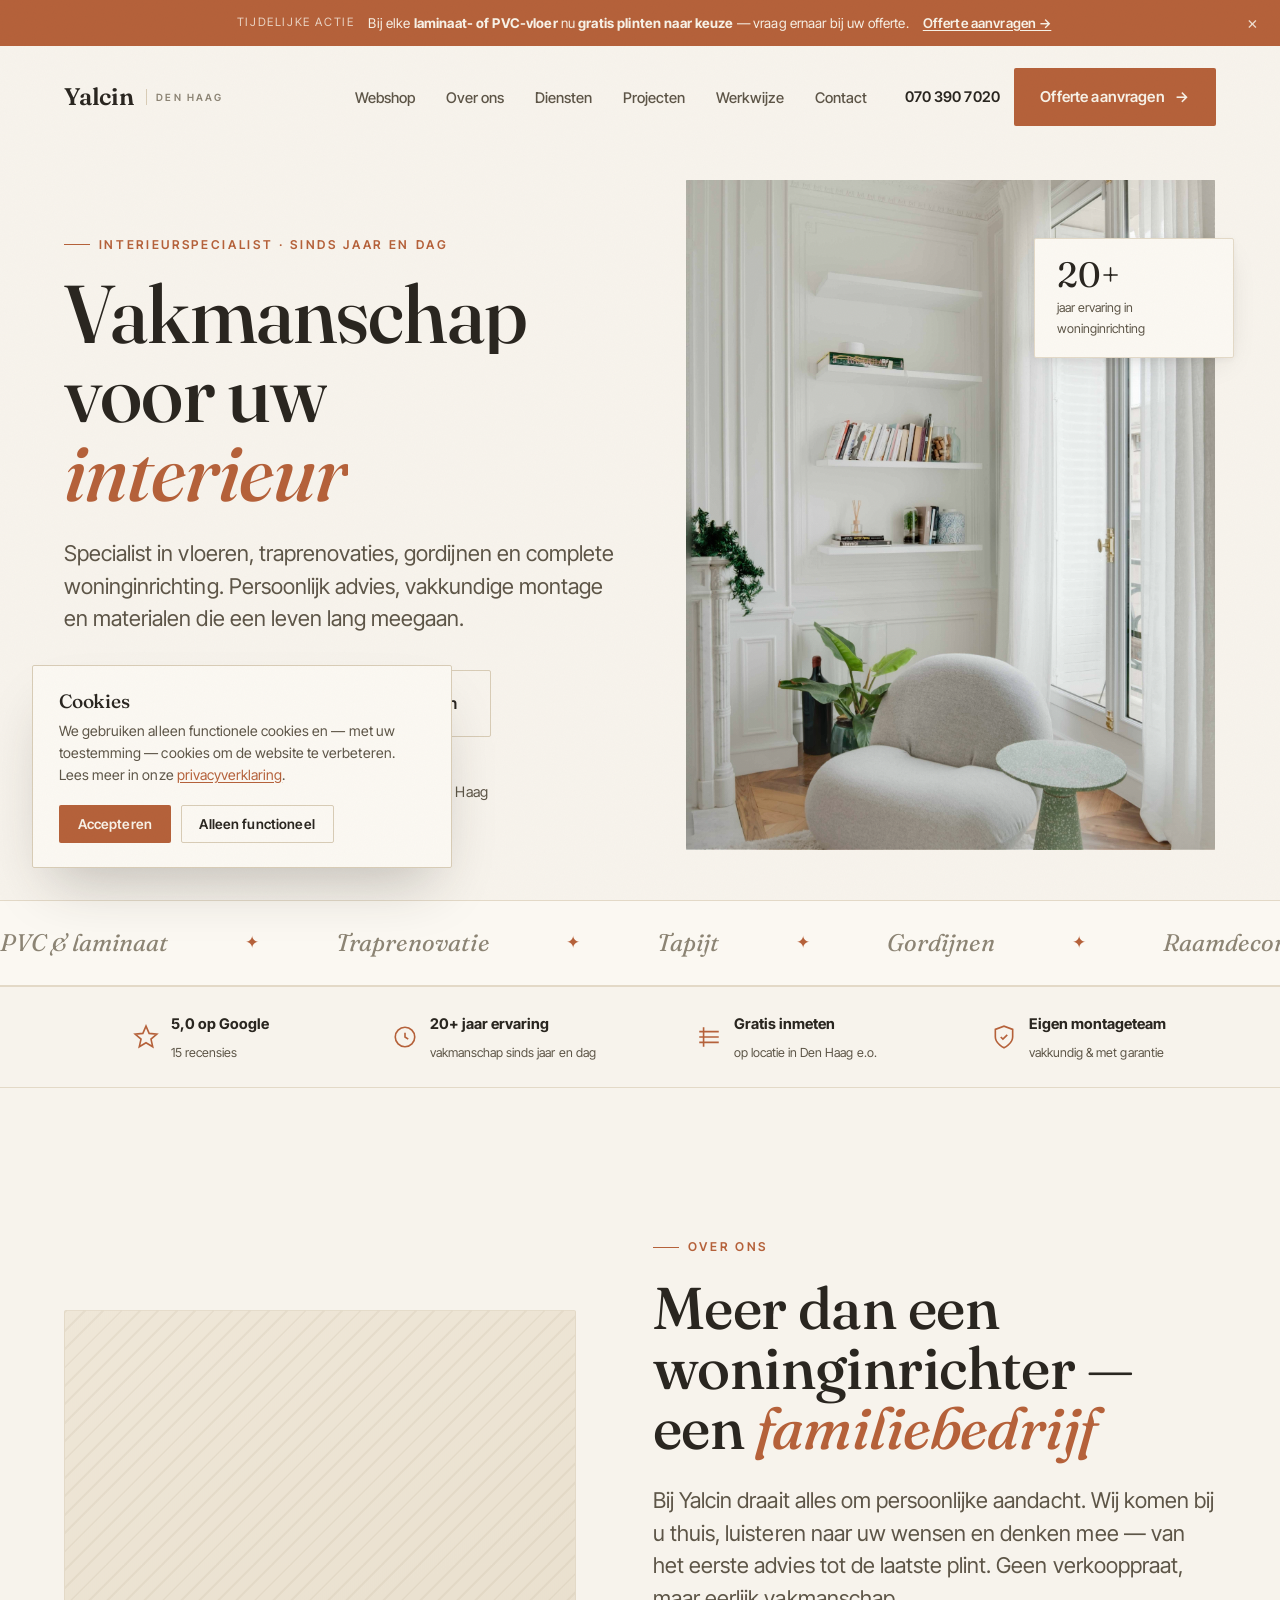
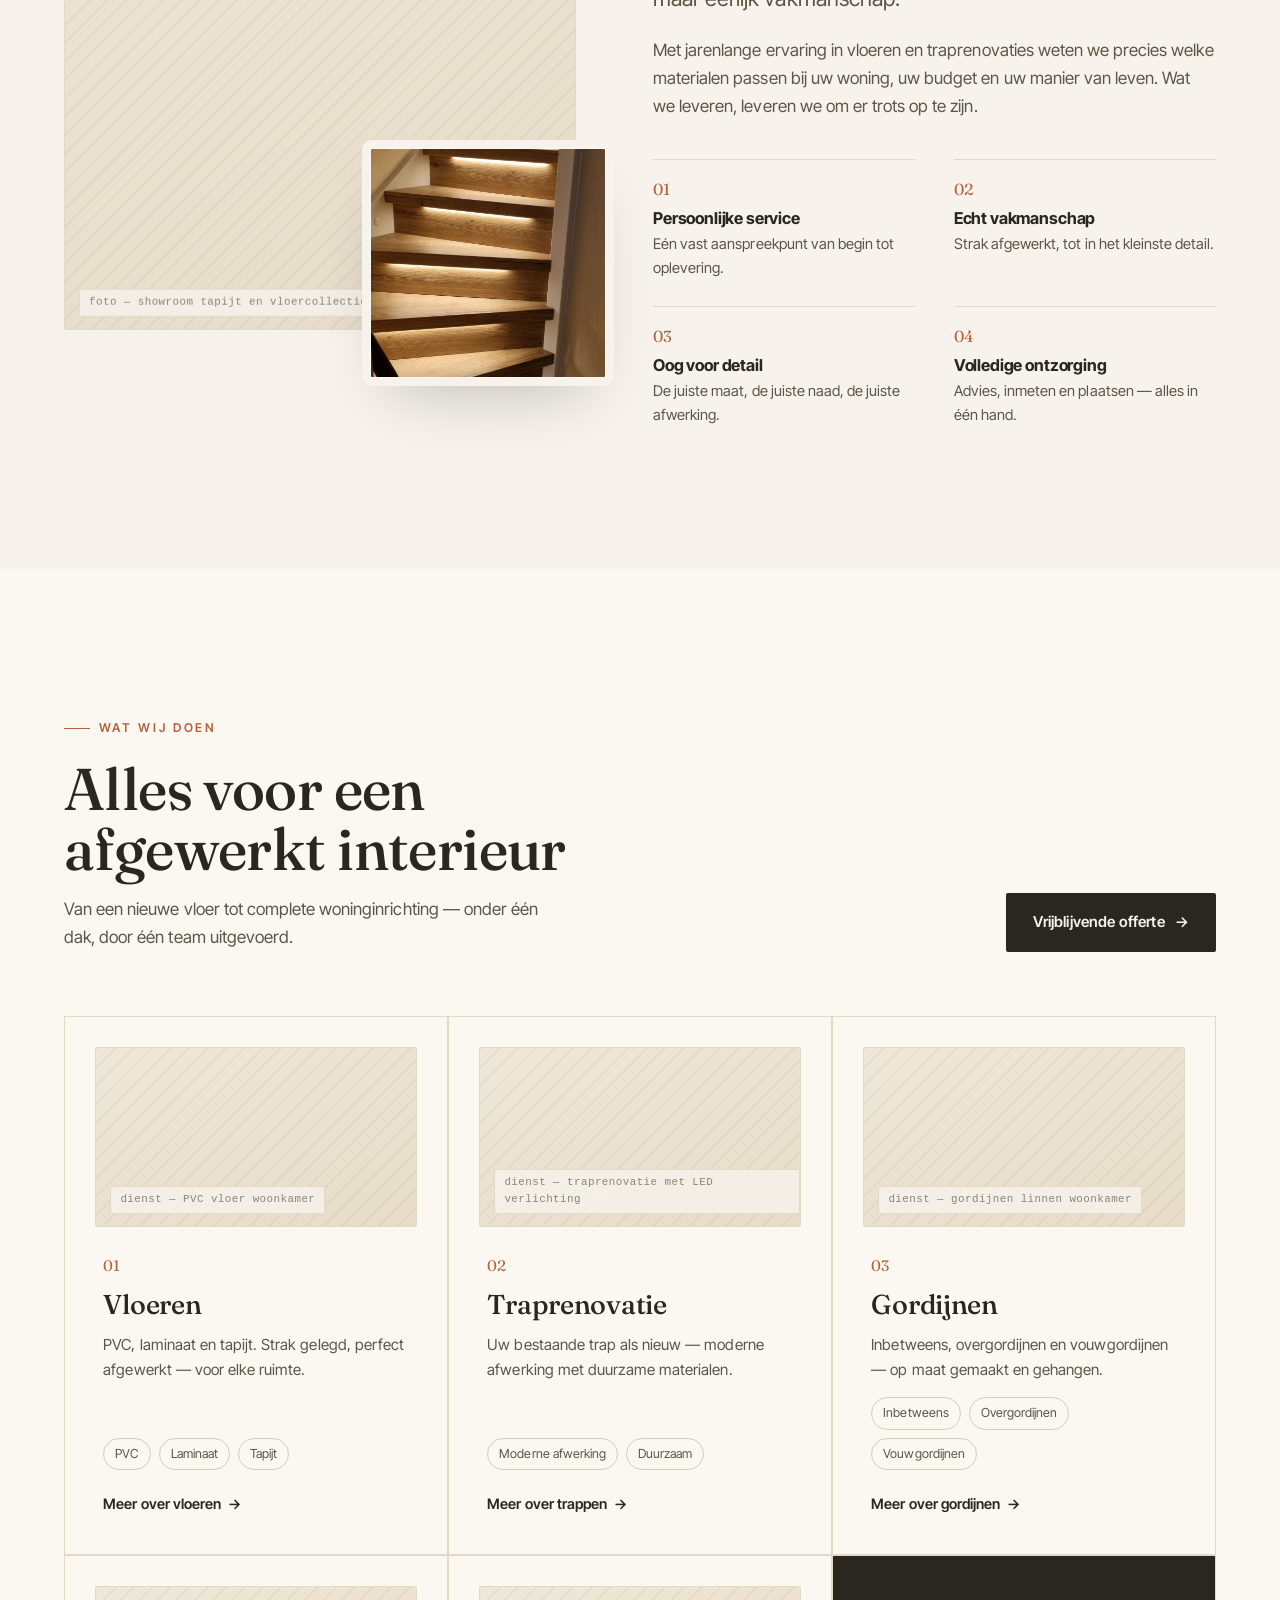
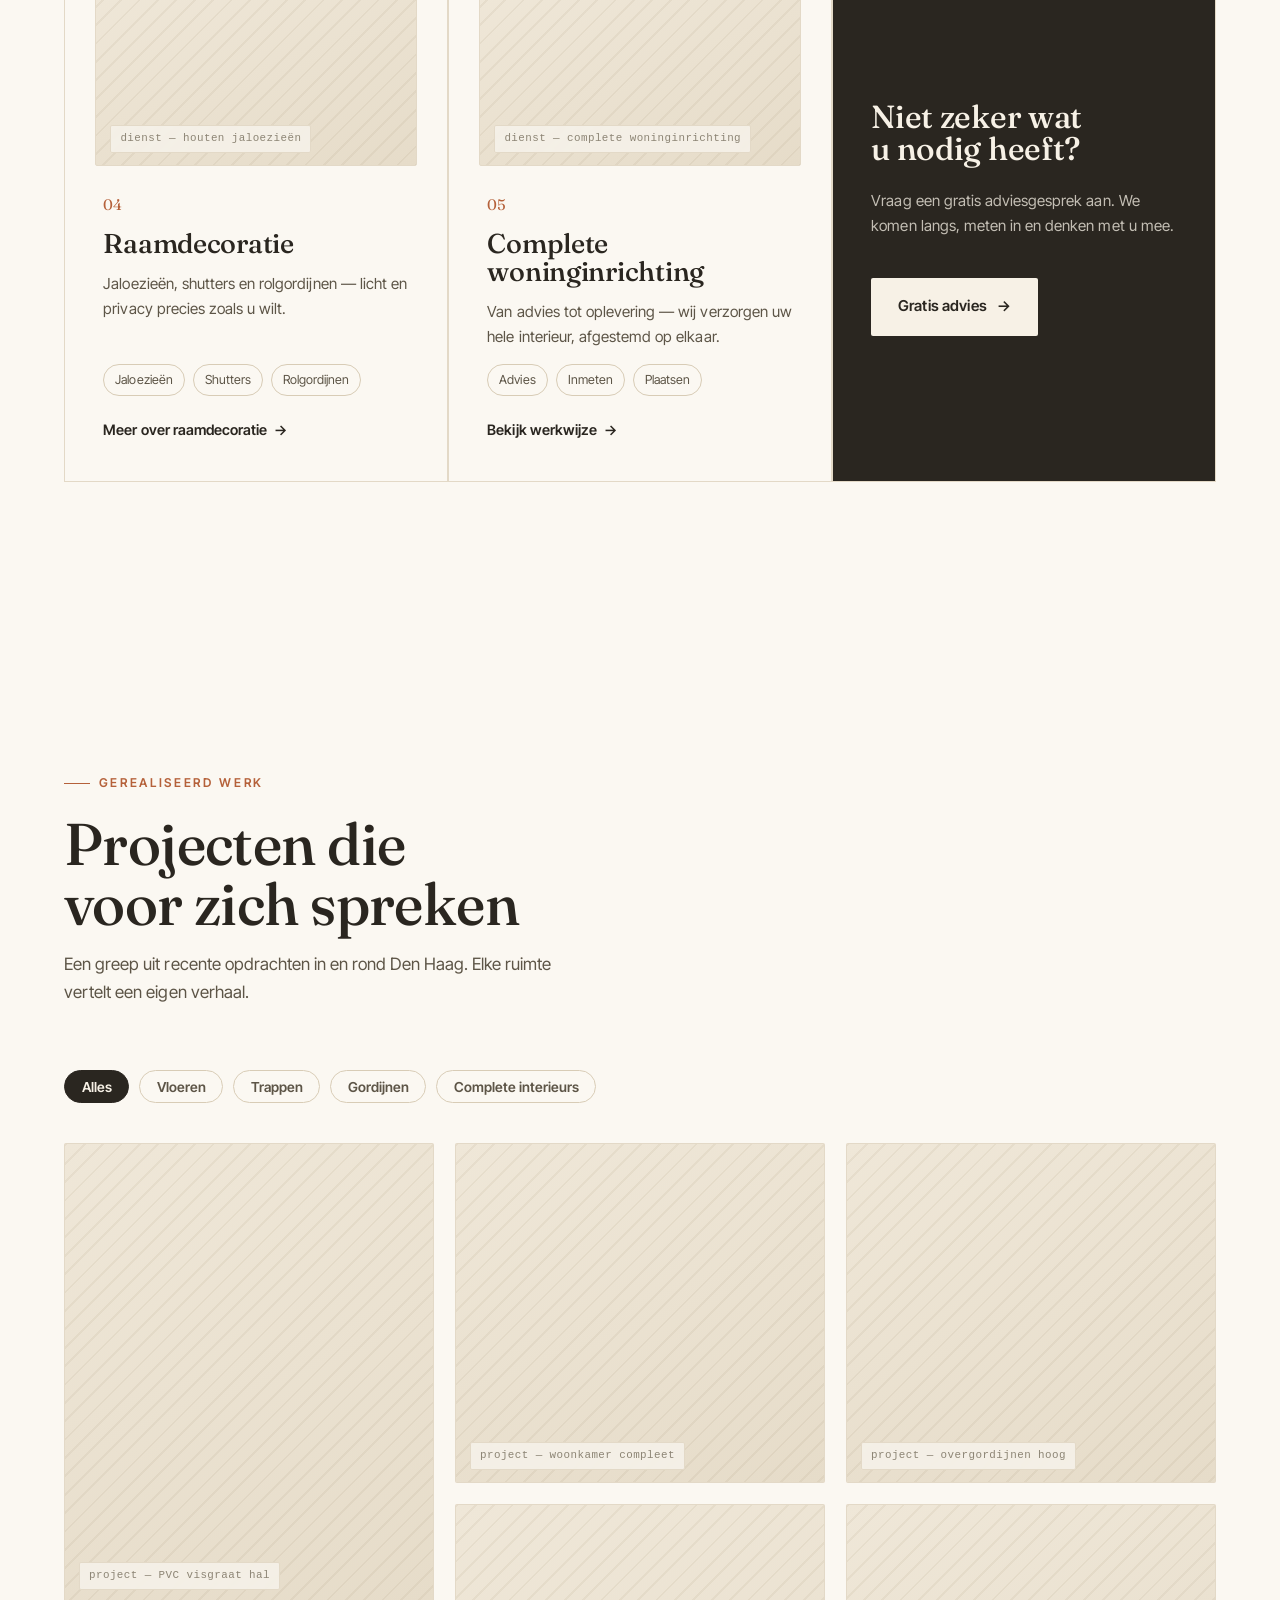
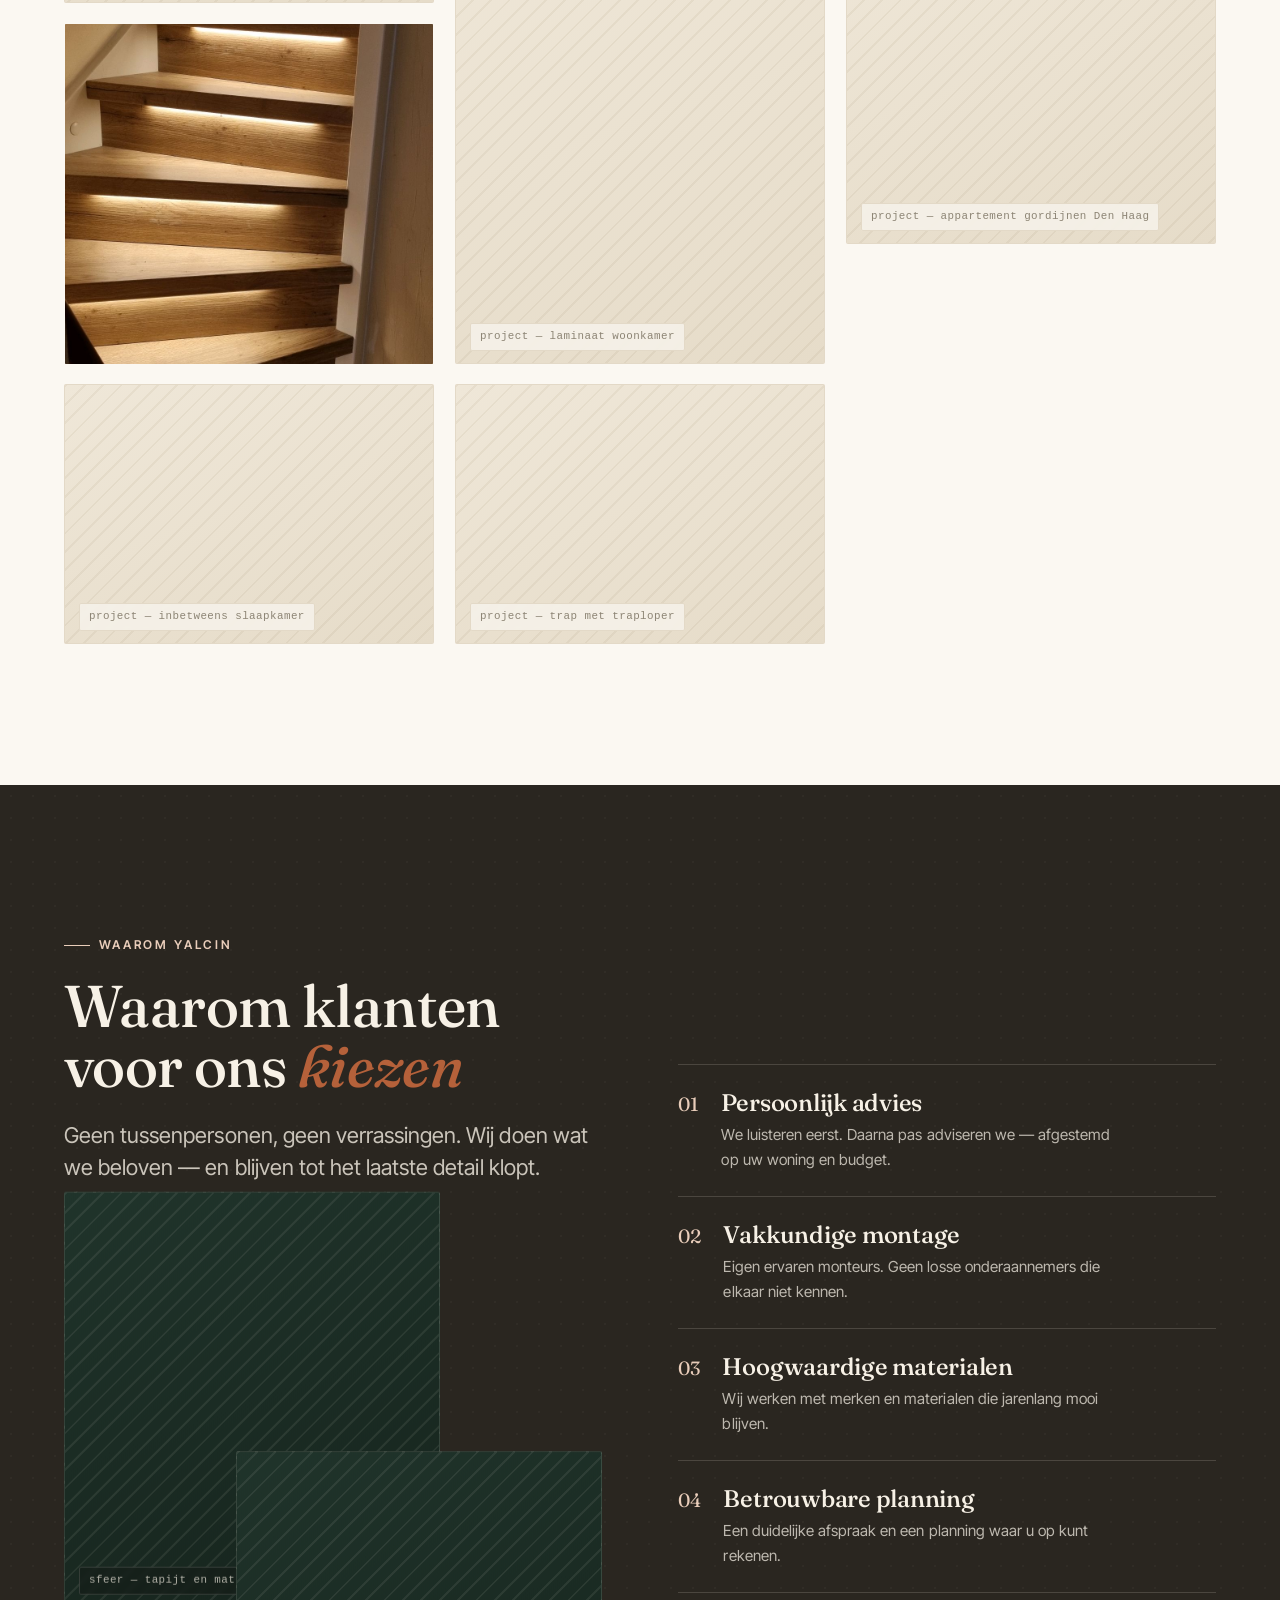
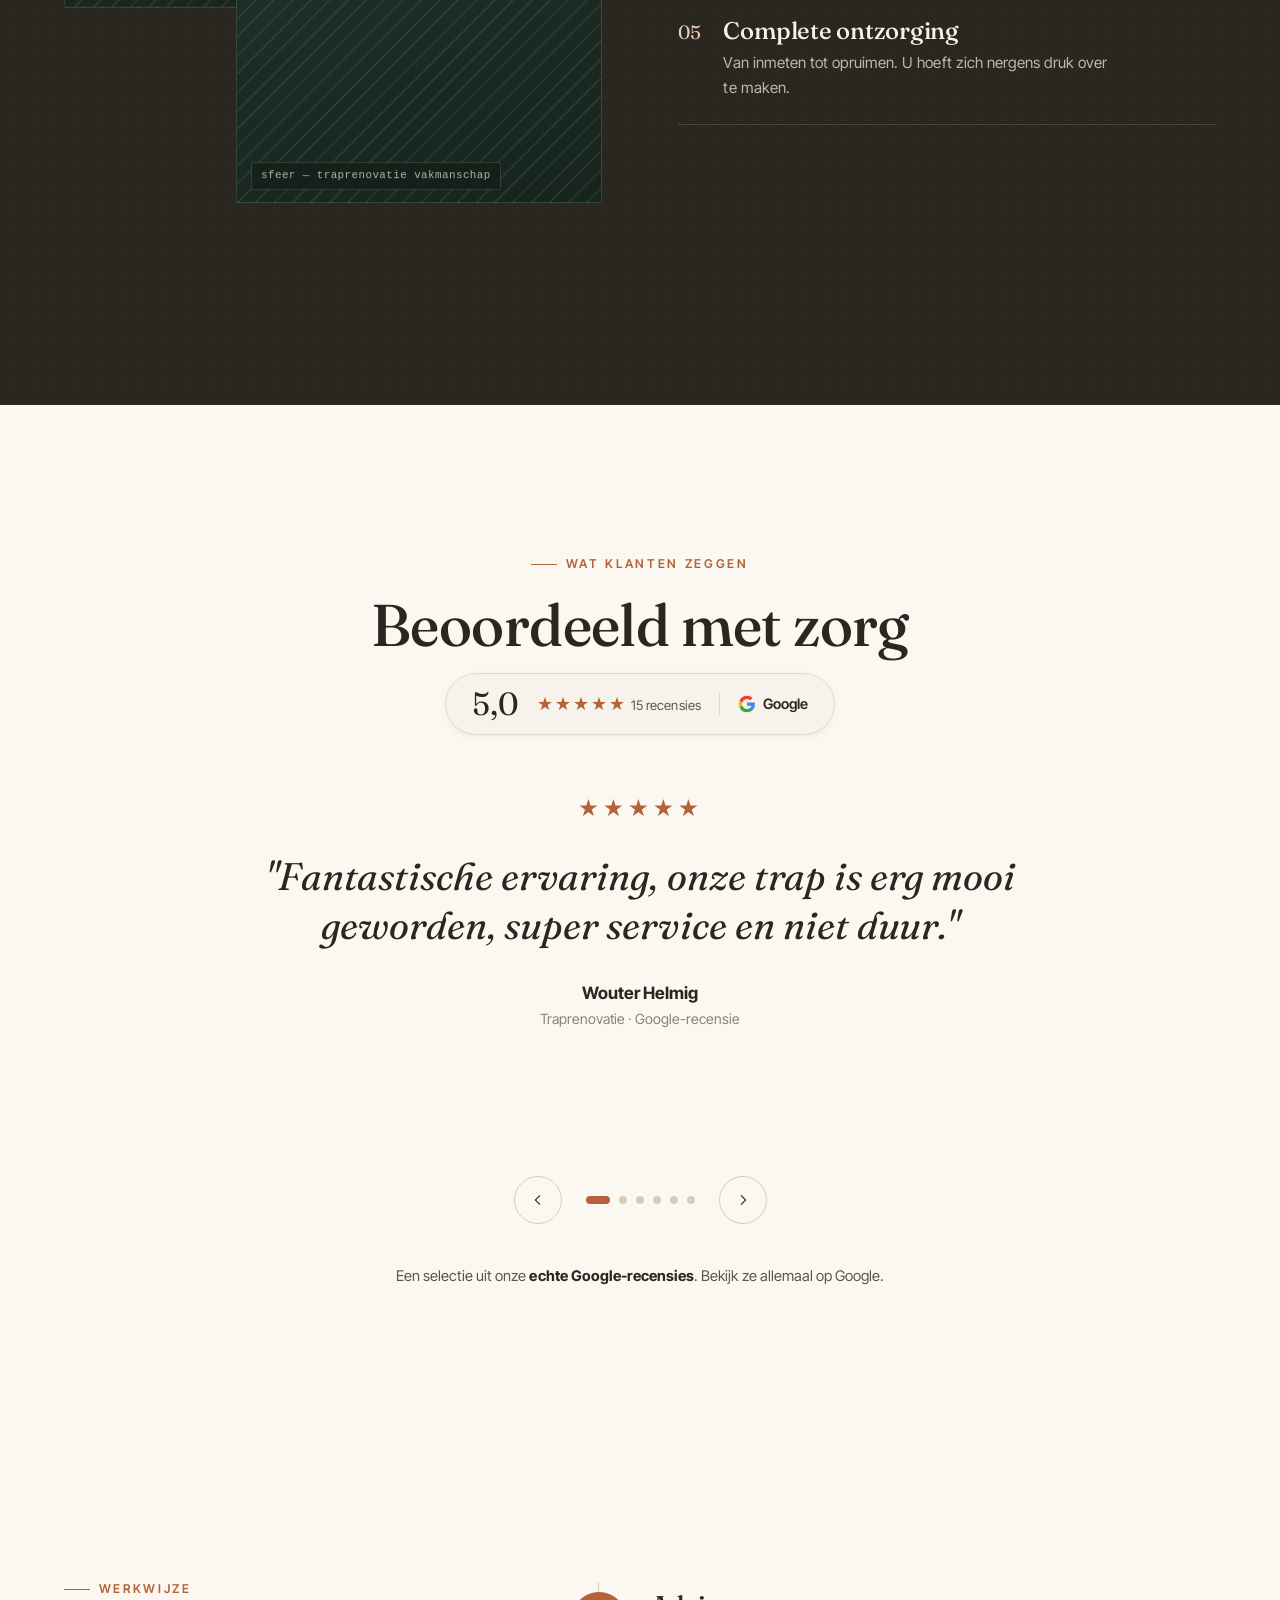
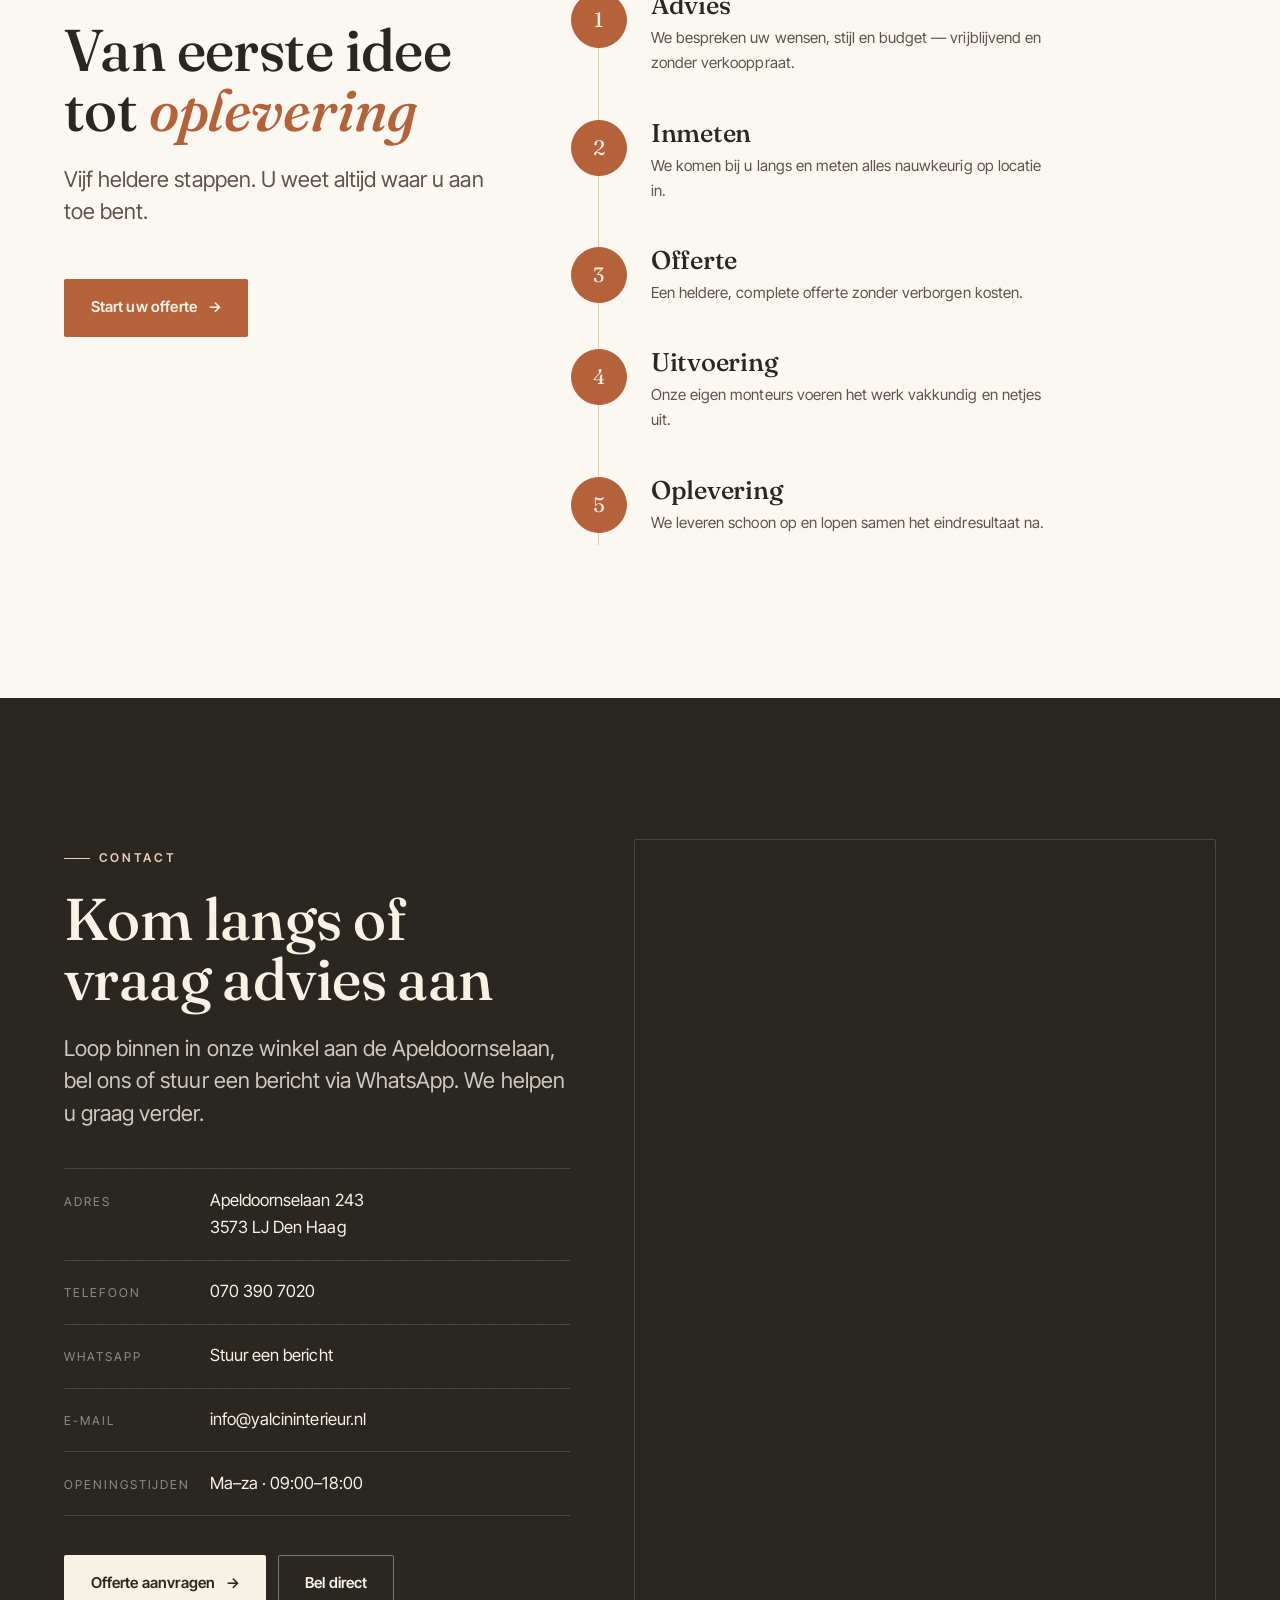
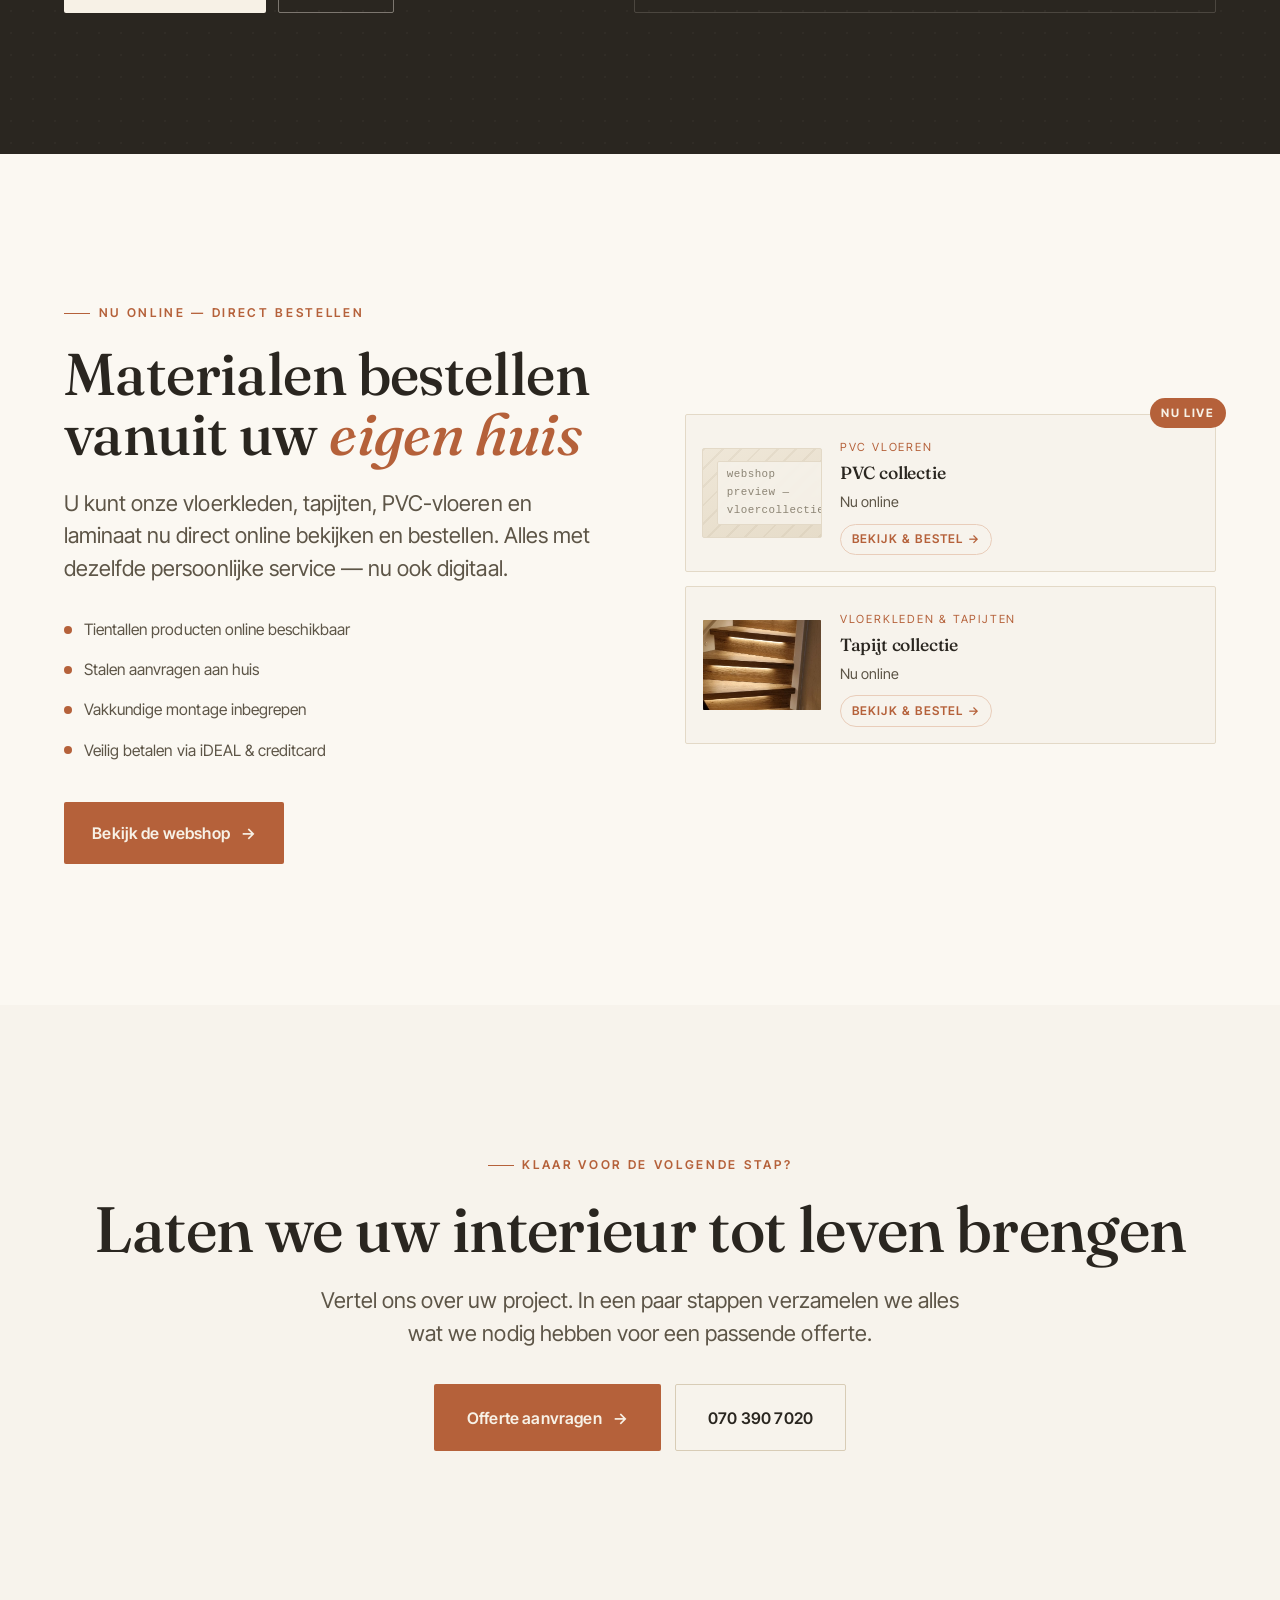
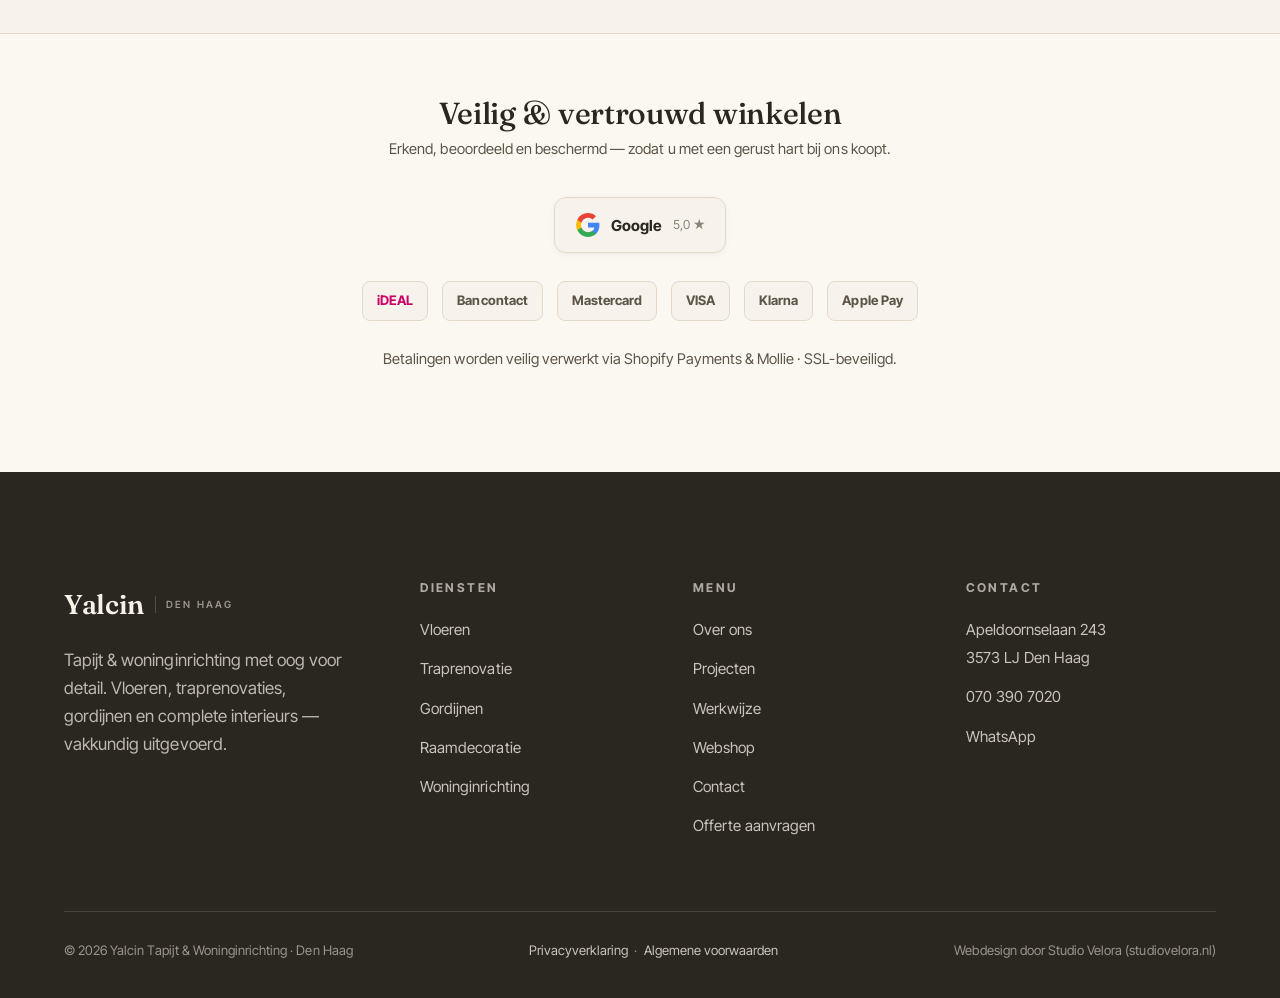
==== commit 14b8f997: "Webshop verbeteringen, keurmerken weg en contactgegevens bijgewerkt - Trustpilot, Thuiswinkel Waarbo" ====
--- a/index.html
+++ b/index.html
@@ -24,8 +24,8 @@
   "@type": "HomeGoodsStore",
   "name": "Yalcin Tapijt & Woninginrichting",
   "image": "favicon.svg",
-  "@id": "https://yalcin-interieur.nl",
-  "url": "https://yalcin-interieur.nl",
+  "@id": "https://yalcininterieur.nl",
+  "url": "https://yalcininterieur.nl",
   "telephone": "+31703907020",
   "priceRange": "€€",
   "address": {
@@ -369,11 +369,11 @@
     </button>
     <nav class="nav-menu" data-nav-menu aria-label="Hoofdmenu">
       <ul class="nav-links">
+        <li><a href="webshop.html">Webshop</a></li>
         <li><a href="#over">Over ons</a></li>
         <li><a href="#diensten">Diensten</a></li>
         <li><a href="#projecten">Projecten</a></li>
         <li><a href="#werkwijze">Werkwijze</a></li>
-        <li><a href="webshop.html">Webshop</a></li>
         <li><a href="#contact">Contact</a></li>
       </ul>
       <div class="nav-cta">
@@ -428,7 +428,7 @@
   <div class="trust-band-inner">
     <a href="https://www.google.com/search?q=Yalcin+Tapijt+Woninginrichting+Den+Haag" target="_blank" rel="noopener" class="trust-item" style="text-decoration:none">
       <svg viewBox="0 0 24 24"><path d="M12 17.3l-6.2 3.7 1.6-7L2 9.3l7.1-.6L12 2l2.9 6.7 7.1.6-5.4 4.7 1.6 7z"/></svg>
-      <span><span class="ti-t">4,8 op Google</span><br><span class="ti-s">100+ recensies</span></span>
+      <span><span class="ti-t">5,0 op Google</span><br><span class="ti-s">15 recensies</span></span>
     </a>
     <div class="trust-item">
       <svg viewBox="0 0 24 24"><path d="M12 8v4l3 2"/><circle cx="12" cy="12" r="9"/></svg>
@@ -619,10 +619,10 @@
       <span class="eyebrow center">Wat klanten zeggen</span>
       <h2 class="section-title">Beoordeeld met zorg</h2>
       <a href="https://www.google.com/search?q=Yalcin+Tapijt+Woninginrichting+Den+Haag" target="_blank" rel="noopener" class="rating-summary" style="text-decoration:none">
-        <span class="rs-score">4,8</span>
+        <span class="rs-score">5,0</span>
         <span class="rs-mid">
           <span class="rs-stars">★★★★★</span>
-          <span class="rs-sub">100+ recensies</span>
+          <span class="rs-sub">15 recensies</span>
         </span>
         <span class="rs-google">
           <svg viewBox="0 0 24 24"><path fill="#4285F4" d="M22.56 12.25c0-.78-.07-1.53-.2-2.25H12v4.26h5.92a5.06 5.06 0 0 1-2.2 3.32v2.77h3.57c2.08-1.92 3.27-4.74 3.27-8.1z"/><path fill="#34A853" d="M12 23c2.97 0 5.46-.98 7.28-2.66l-3.57-2.77c-.98.66-2.23 1.06-3.71 1.06-2.86 0-5.29-1.93-6.16-4.53H2.18v2.84A11 11 0 0 0 12 23z"/><path fill="#FBBC05" d="M5.84 14.1a6.6 6.6 0 0 1 0-4.2V7.06H2.18a11 11 0 0 0 0 9.88l3.66-2.84z"/><path fill="#EA4335" d="M12 5.38c1.62 0 3.06.56 4.21 1.64l3.15-3.15C17.45 2.09 14.97 1 12 1A11 11 0 0 0 2.18 7.06l3.66 2.84C6.71 7.31 9.14 5.38 12 5.38z"/></svg>
@@ -720,7 +720,7 @@
           <li class="contact-row"><span class="k">Adres</span><span class="v">Apeldoornselaan 243<br>3573 LJ Den Haag</span></li>
           <li class="contact-row"><span class="k">Telefoon</span><span class="v"><a href="tel:+31703907020">070 390 7020</a></span></li>
           <li class="contact-row"><span class="k">WhatsApp</span><span class="v"><a href="https://wa.me/31703907020" target="_blank" rel="noopener">Stuur een bericht</a></span></li>
-          <li class="contact-row"><span class="k">E-mail</span><span class="v"><a href="mailto:info@yalcin-interieur.nl">info@yalcin-interieur.nl</a></span></li>
+          <li class="contact-row"><span class="k">E-mail</span><span class="v"><a href="mailto:info@yalcininterieur.nl">info@yalcininterieur.nl</a></span></li>
           <li class="contact-row"><span class="k">Openingstijden</span><span class="v">Ma–za · 09:00–18:00</span></li>
         </ul>
         <div class="contact-actions">
@@ -795,33 +795,17 @@
 </section>
 
 <!-- ===================== KEURMERKEN & VEILIG BETALEN ===================== -->
-<!-- Placeholders: vervang per keurmerk de tekst/SVG door de officiële widget/logo zodra de accounts gekoppeld zijn. -->
 <section class="keurmerken" id="keurmerken">
   <div class="keurmerken-inner" data-reveal>
     <h3>Veilig &amp; vertrouwd winkelen</h3>
     <p>Erkend, beoordeeld en beschermd — zodat u met een gerust hart bij ons koopt.</p>
 
     <div class="keurmerk-row">
-      <!-- TRUSTPILOT: vervang door TrustBox widget na aanmaken account -->
-      <a href="https://www.google.com/search?q=Yalcin+Tapijt+Woninginrichting+Den+Haag" target="_blank" rel="noopener" class="keurmerk" style="text-decoration:none">
-        <svg viewBox="0 0 24 24" aria-hidden="true"><path fill="#00b67a" d="M12 2l2.9 6.6L22 9.2l-5.4 4.7 1.7 7.1L12 17.8 5.7 21l1.7-7.1L2 9.2l7.1-.6z"/></svg>
-        Trustpilot <span class="km-sub">— binnenkort</span>
-      </a>
       <!-- GOOGLE REVIEWS: echt, gekoppeld -->
       <a href="https://www.google.com/search?q=Yalcin+Tapijt+Woninginrichting+Den+Haag" target="_blank" rel="noopener" class="keurmerk" style="text-decoration:none">
         <svg viewBox="0 0 24 24" aria-hidden="true"><path fill="#4285F4" d="M22.56 12.25c0-.78-.07-1.53-.2-2.25H12v4.26h5.92a5.06 5.06 0 0 1-2.2 3.32v2.77h3.57c2.08-1.92 3.27-4.74 3.27-8.1z"/><path fill="#34A853" d="M12 23c2.97 0 5.46-.98 7.28-2.66l-3.57-2.77c-.98.66-2.23 1.06-3.71 1.06-2.86 0-5.29-1.93-6.16-4.53H2.18v2.84A11 11 0 0 0 12 23z"/><path fill="#FBBC05" d="M5.84 14.1a6.6 6.6 0 0 1 0-4.2V7.06H2.18a11 11 0 0 0 0 9.88l3.66-2.84z"/><path fill="#EA4335" d="M12 5.38c1.62 0 3.06.56 4.21 1.64l3.15-3.15C17.45 2.09 14.97 1 12 1A11 11 0 0 0 2.18 7.06l3.66 2.84C6.71 7.31 9.14 5.38 12 5.38z"/></svg>
-        Google <span class="km-sub">4,8 ★</span>
-      </a>
-      <!-- THUISWINKEL WAARBORG: vervang door officieel logo na lidmaatschap -->
-      <span class="keurmerk">
-        <svg viewBox="0 0 24 24" aria-hidden="true"><path fill="none" stroke="#1a4f8b" stroke-width="1.6" d="M12 2l8 3v6c0 5-3.5 8-8 11-4.5-3-8-6-8-11V5z"/><path fill="none" stroke="#1a4f8b" stroke-width="1.6" d="M8.5 12l2.5 2.5 4.5-5"/></svg>
-        Thuiswinkel Waarborg <span class="km-sub">— binnenkort</span>
-      </span>
-      <!-- WEBWINKEL KEURMERK -->
-      <span class="keurmerk">
-        <svg viewBox="0 0 24 24" aria-hidden="true"><circle cx="12" cy="12" r="9" fill="none" stroke="#b5613a" stroke-width="1.6"/><path fill="none" stroke="#b5613a" stroke-width="1.6" d="M8 12l2.5 2.5L16 9"/></svg>
-        Webwinkel Keurmerk <span class="km-sub">— binnenkort</span>
-      </span>
+        Google <span class="km-sub">5,0 ★</span>
+      </a>
     </div>
 
     <div class="pay-row" aria-label="Betaalmethoden">
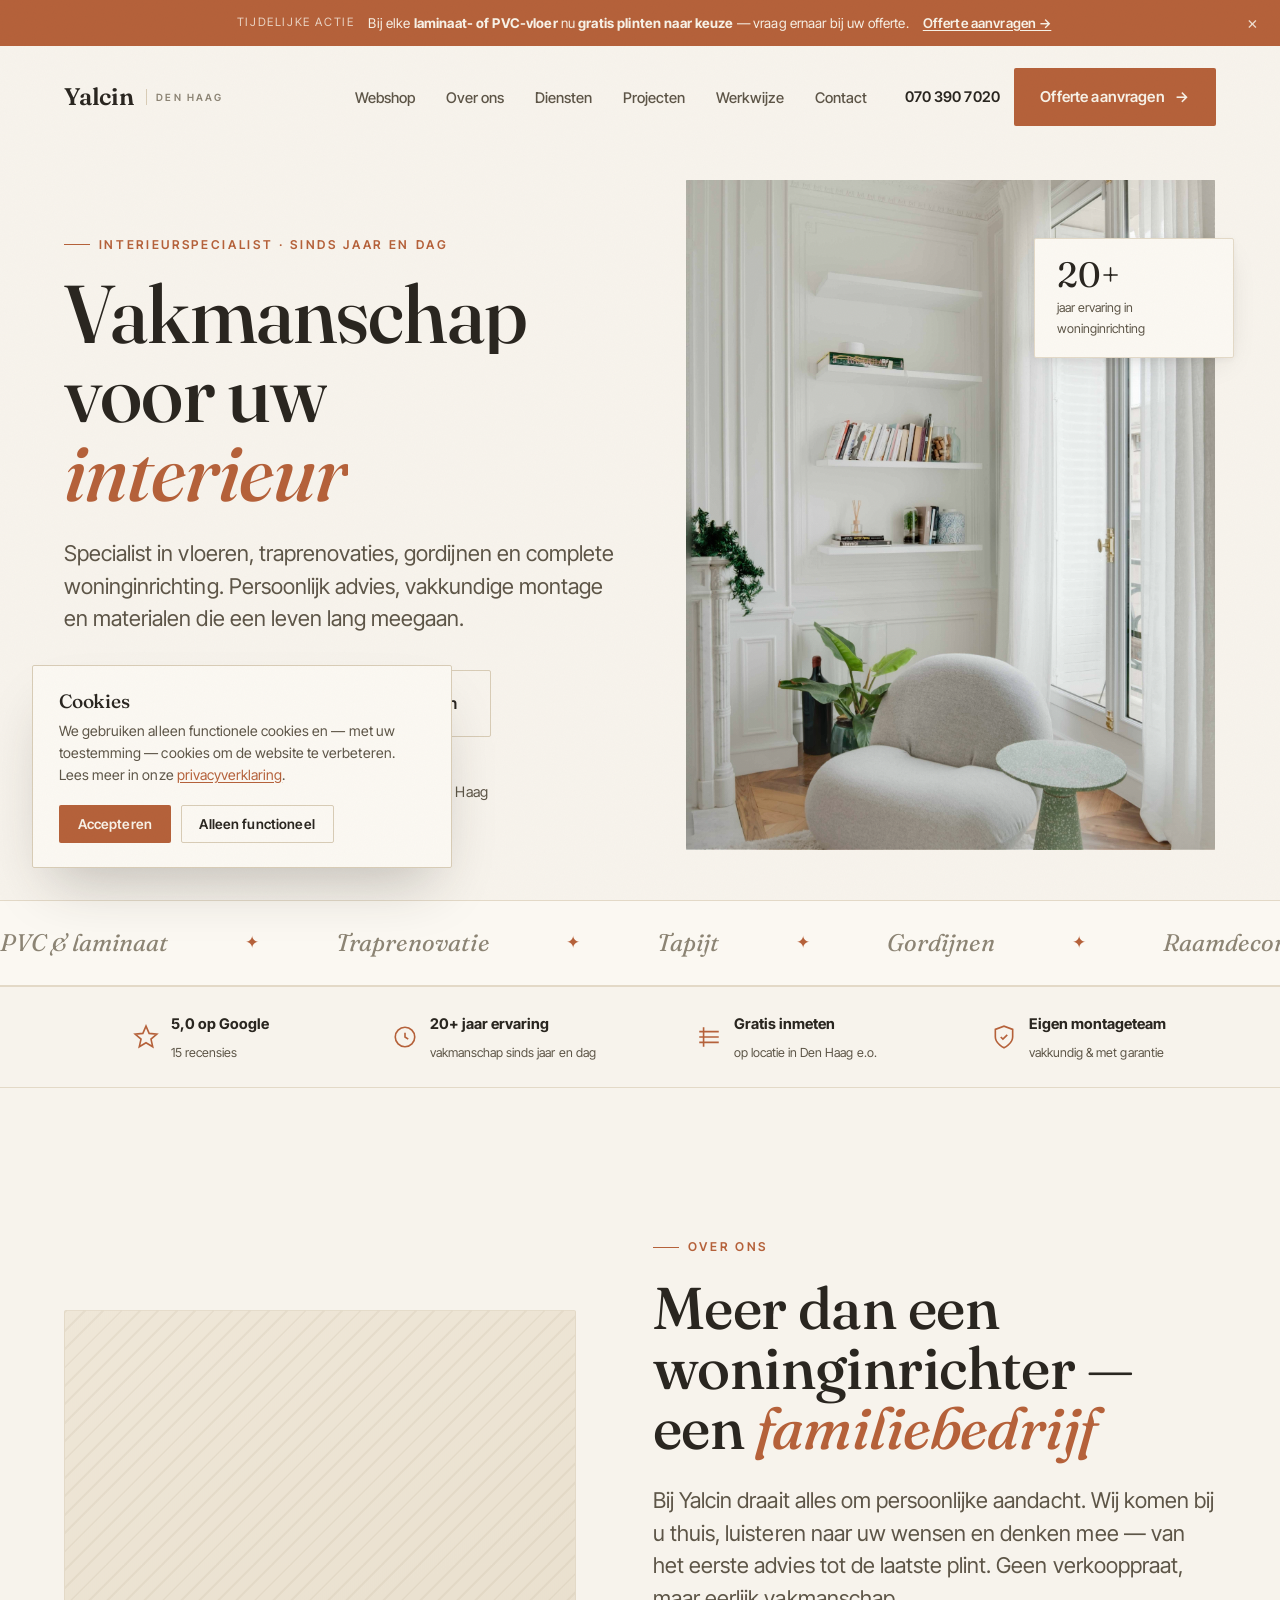
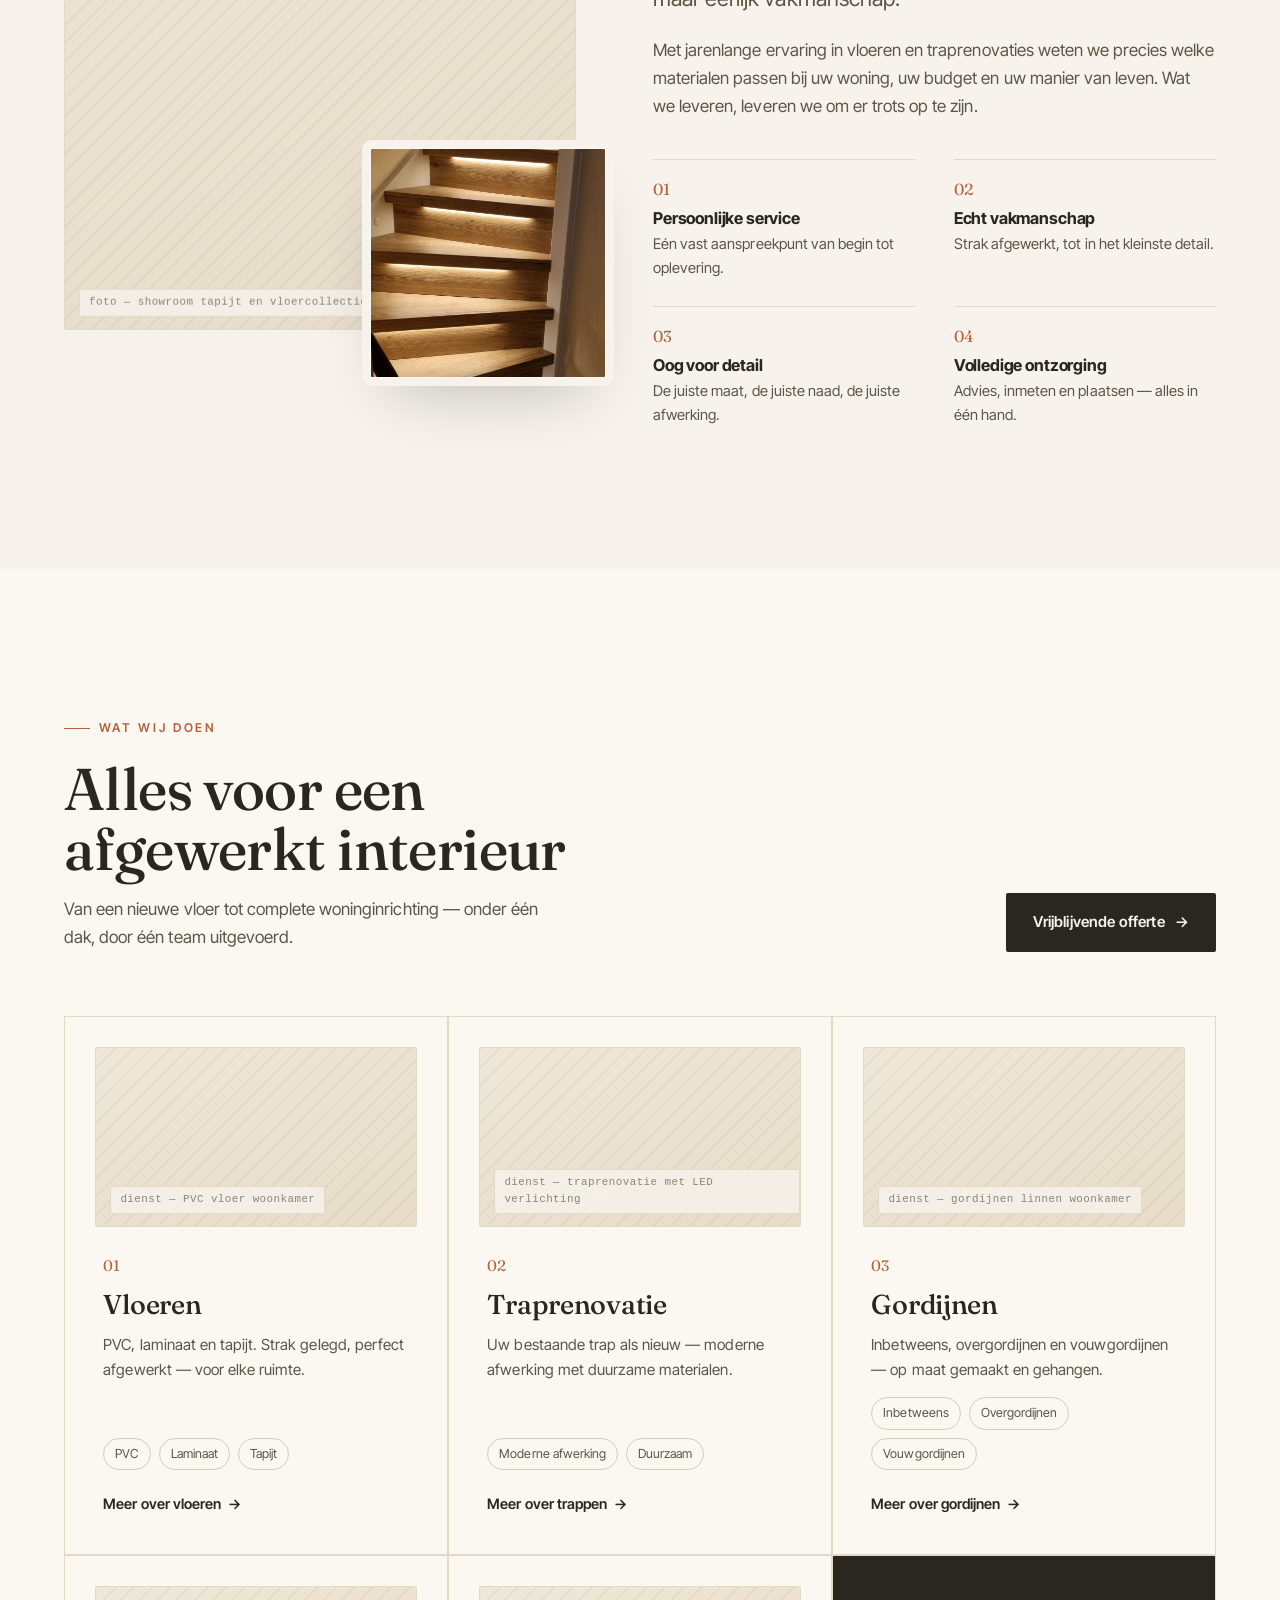
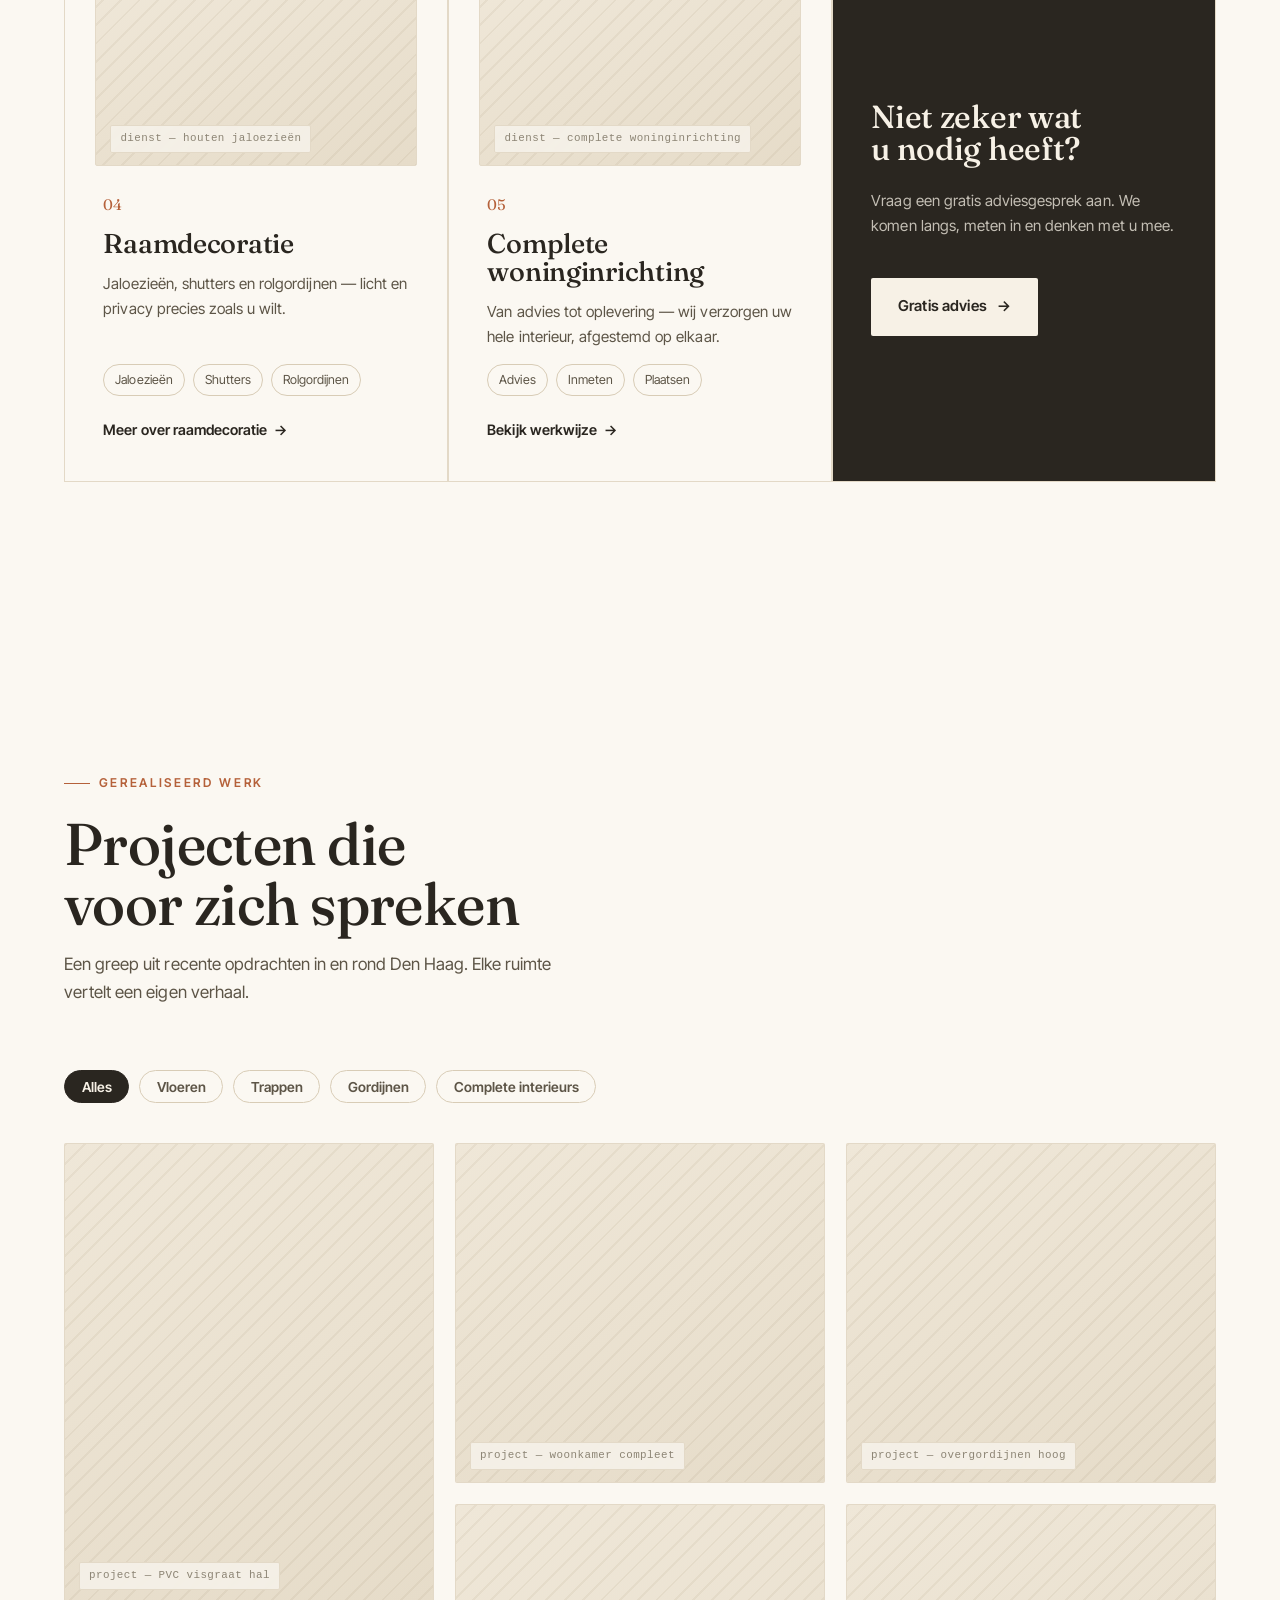
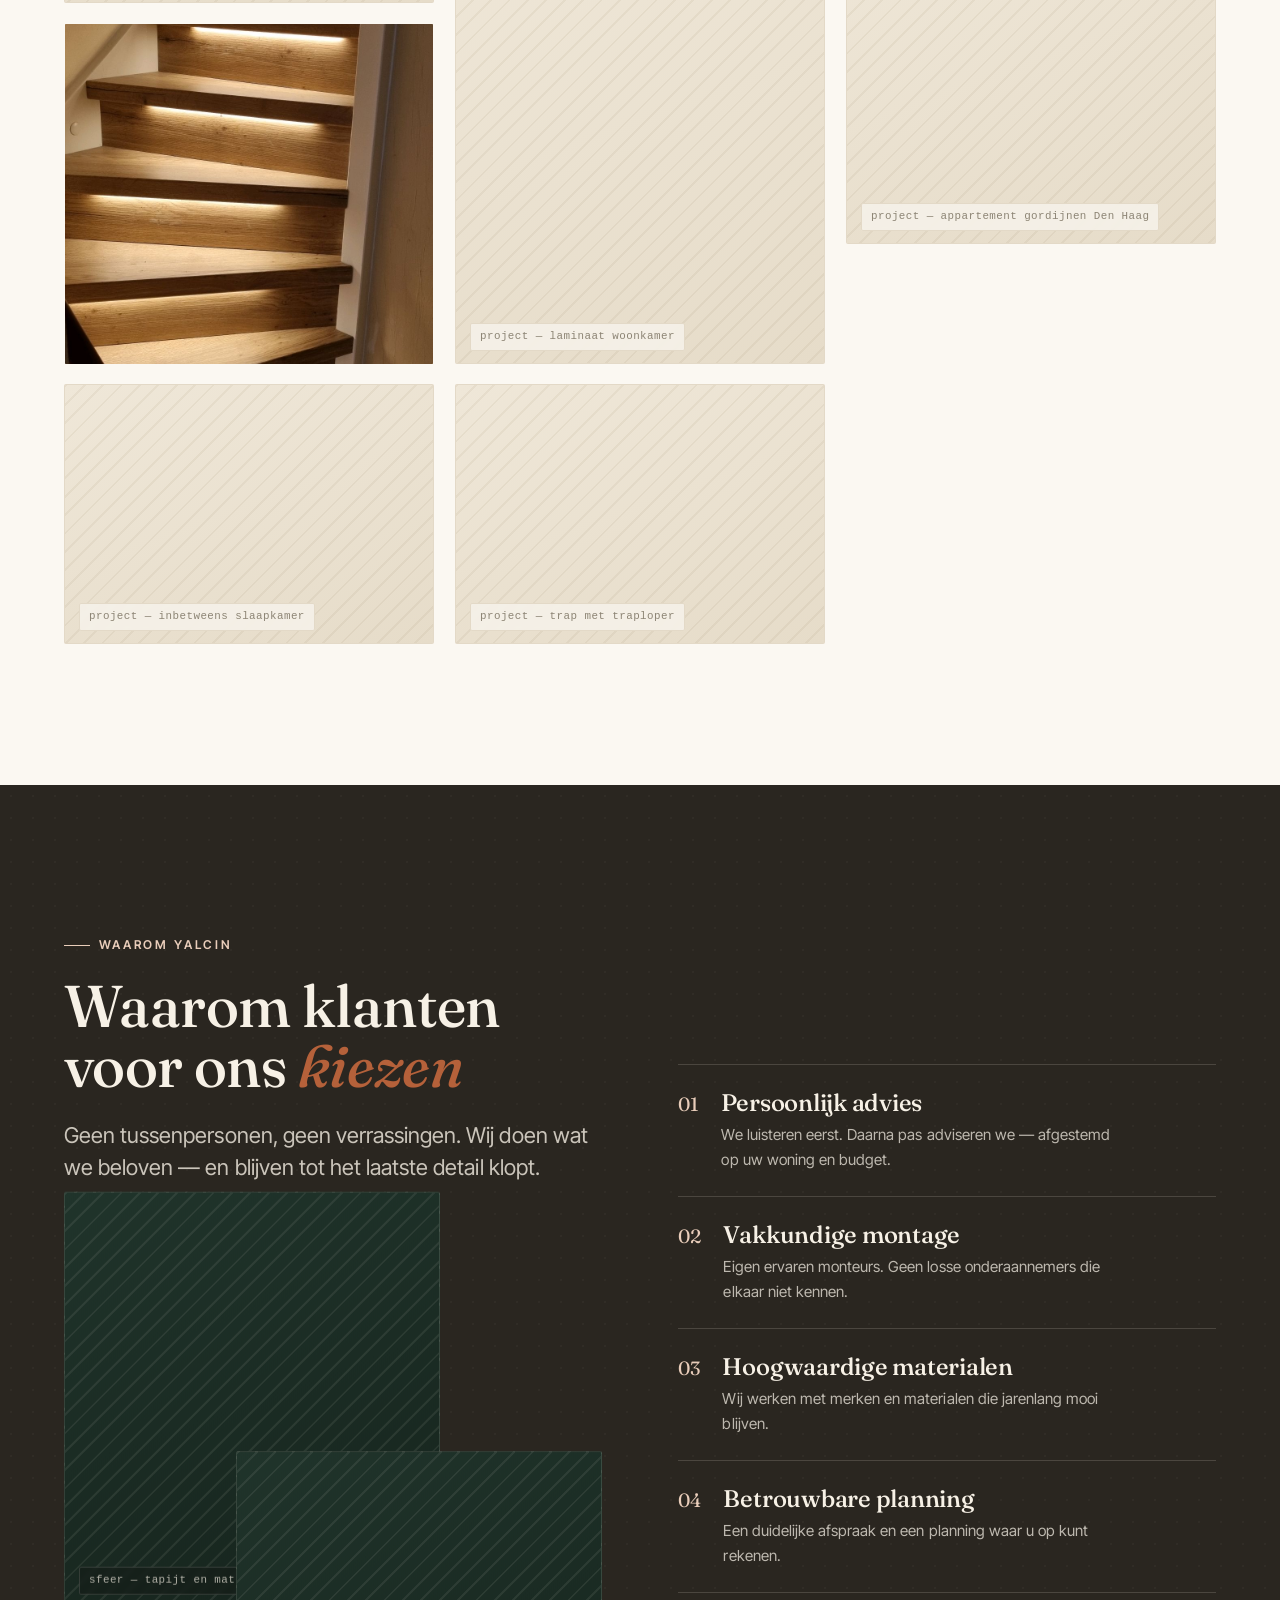
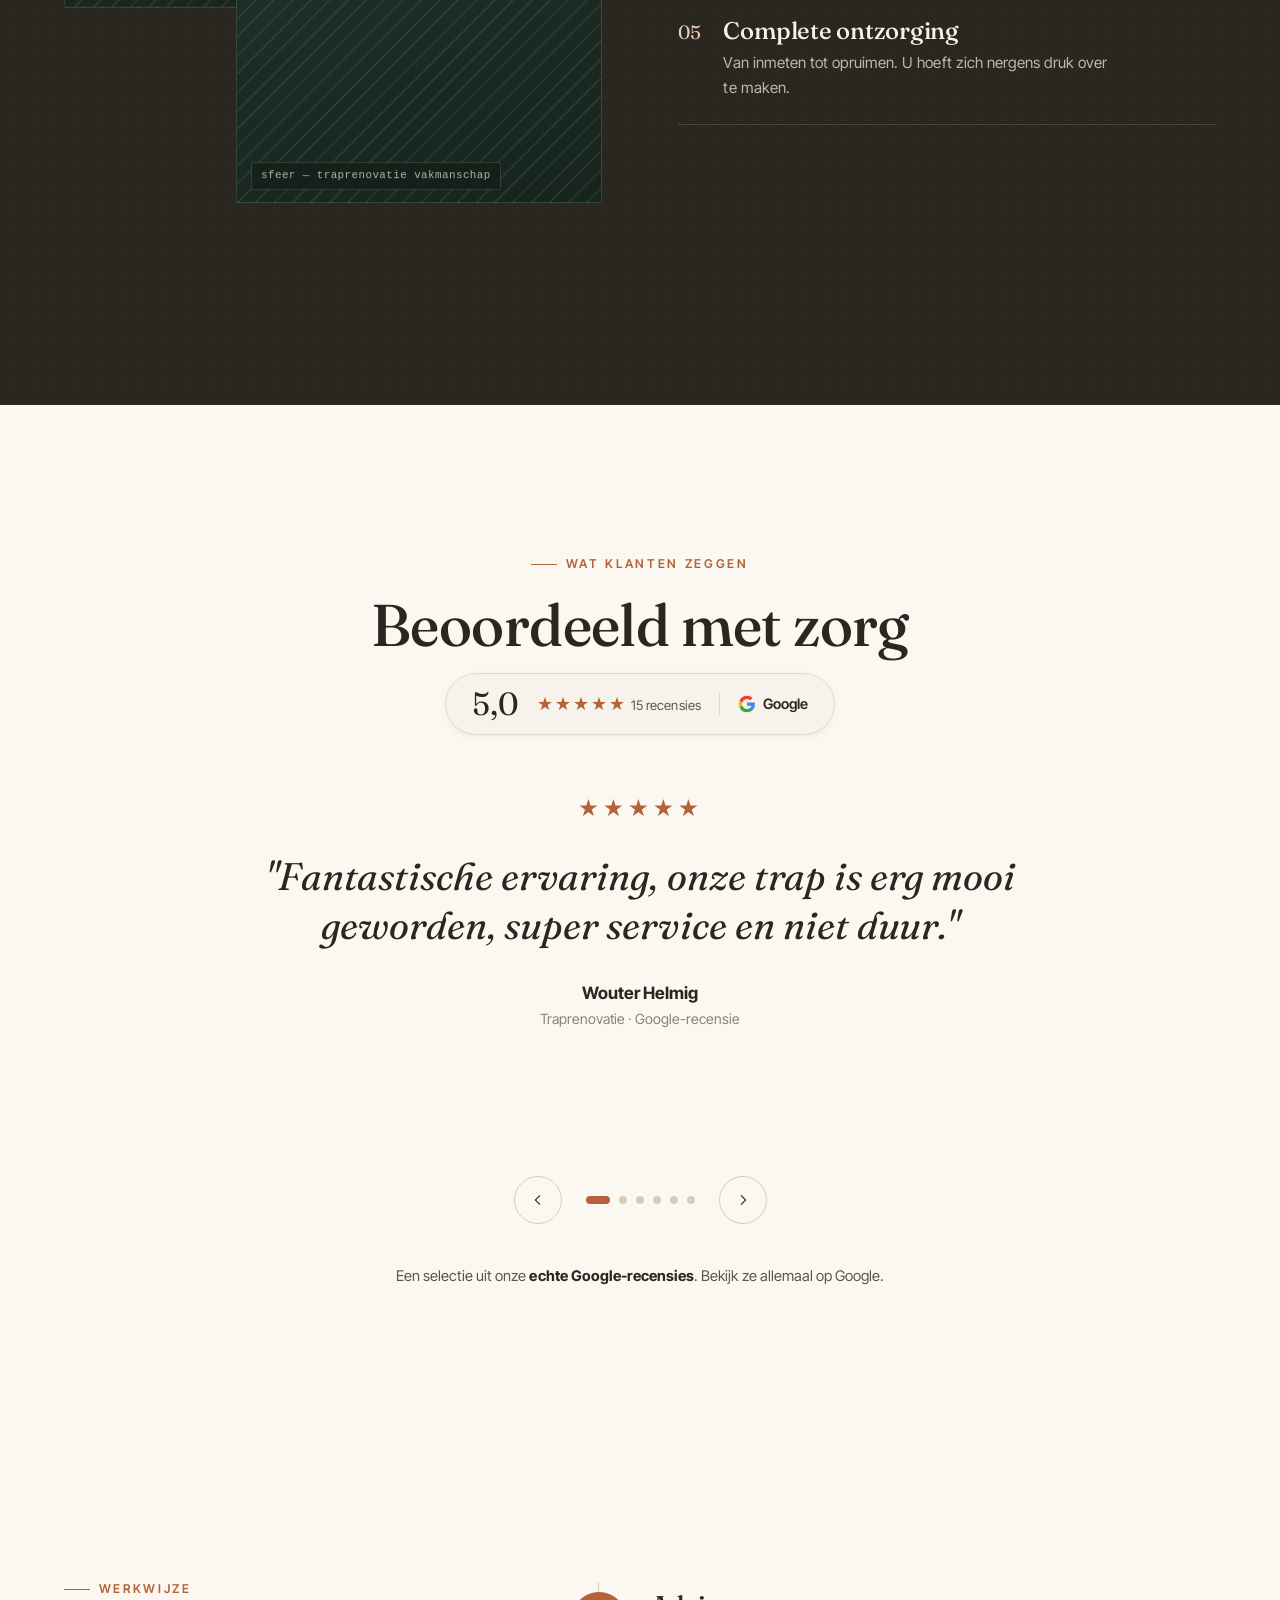
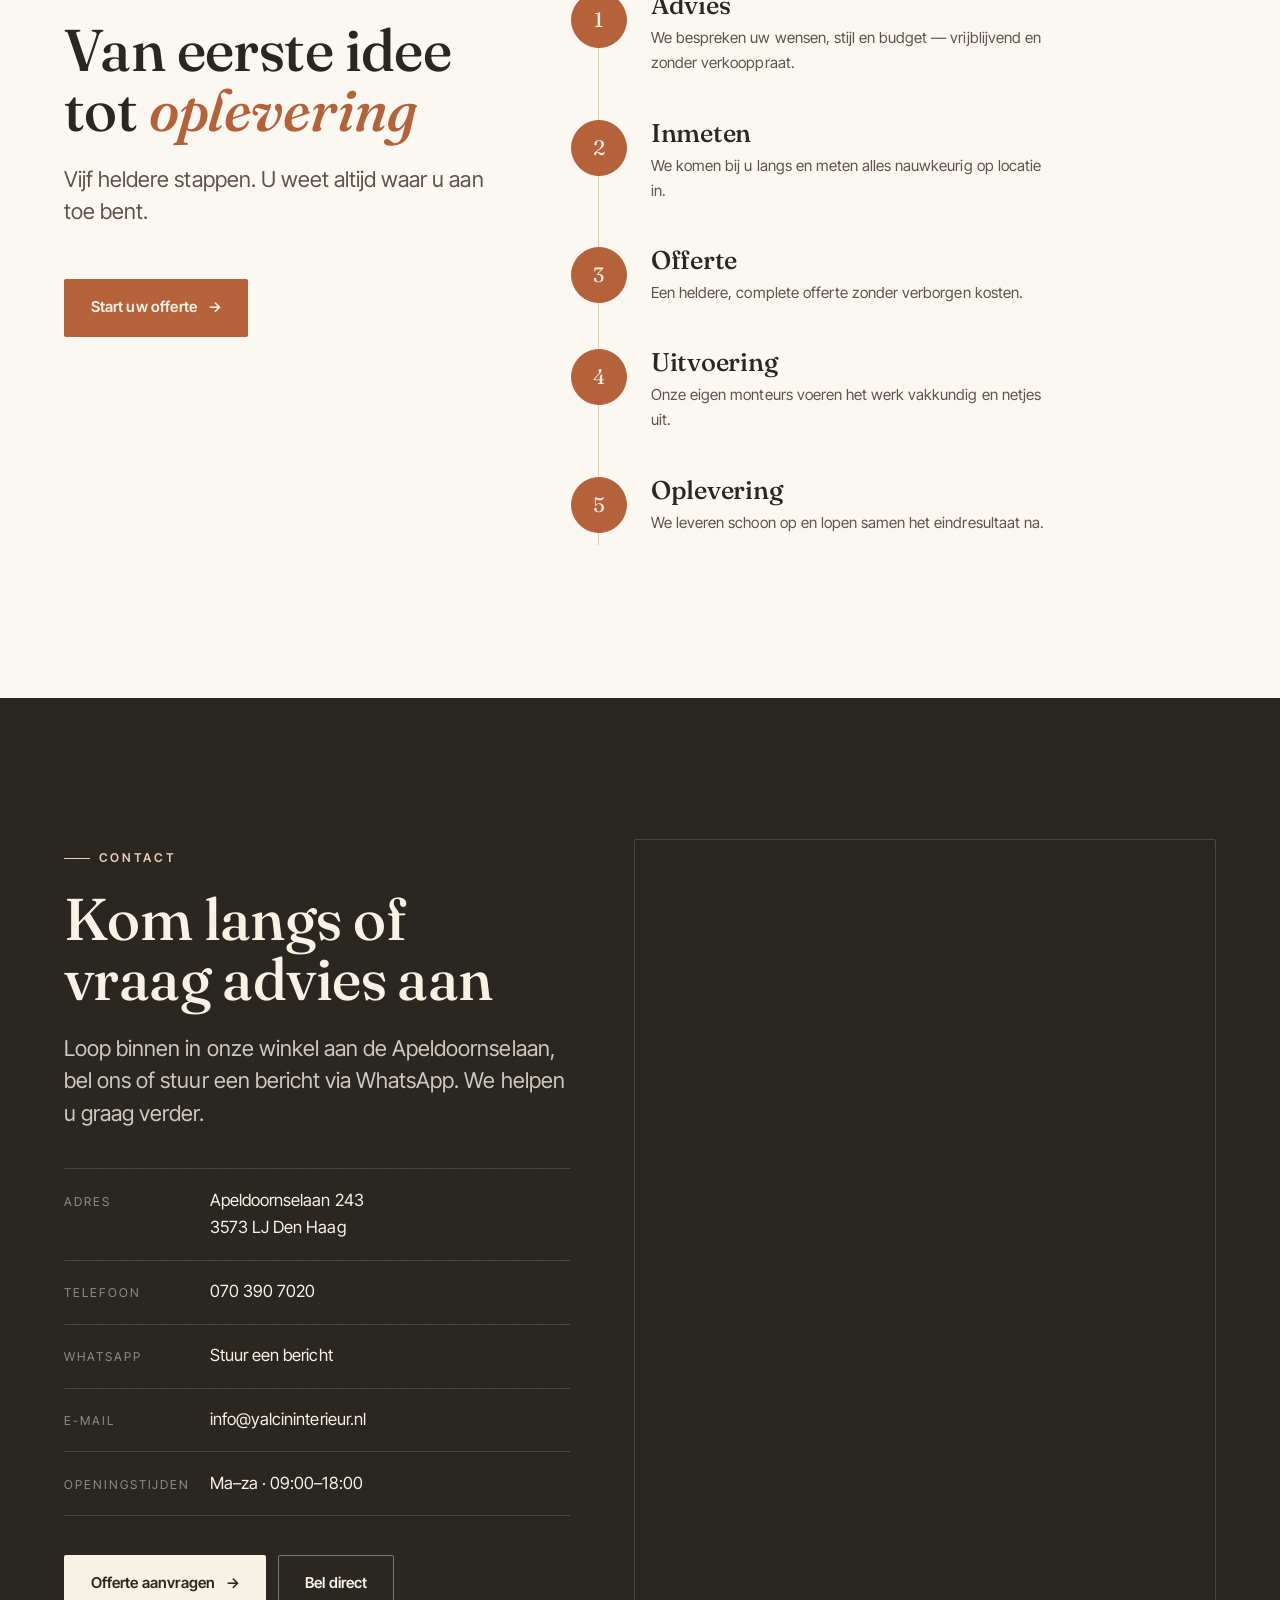
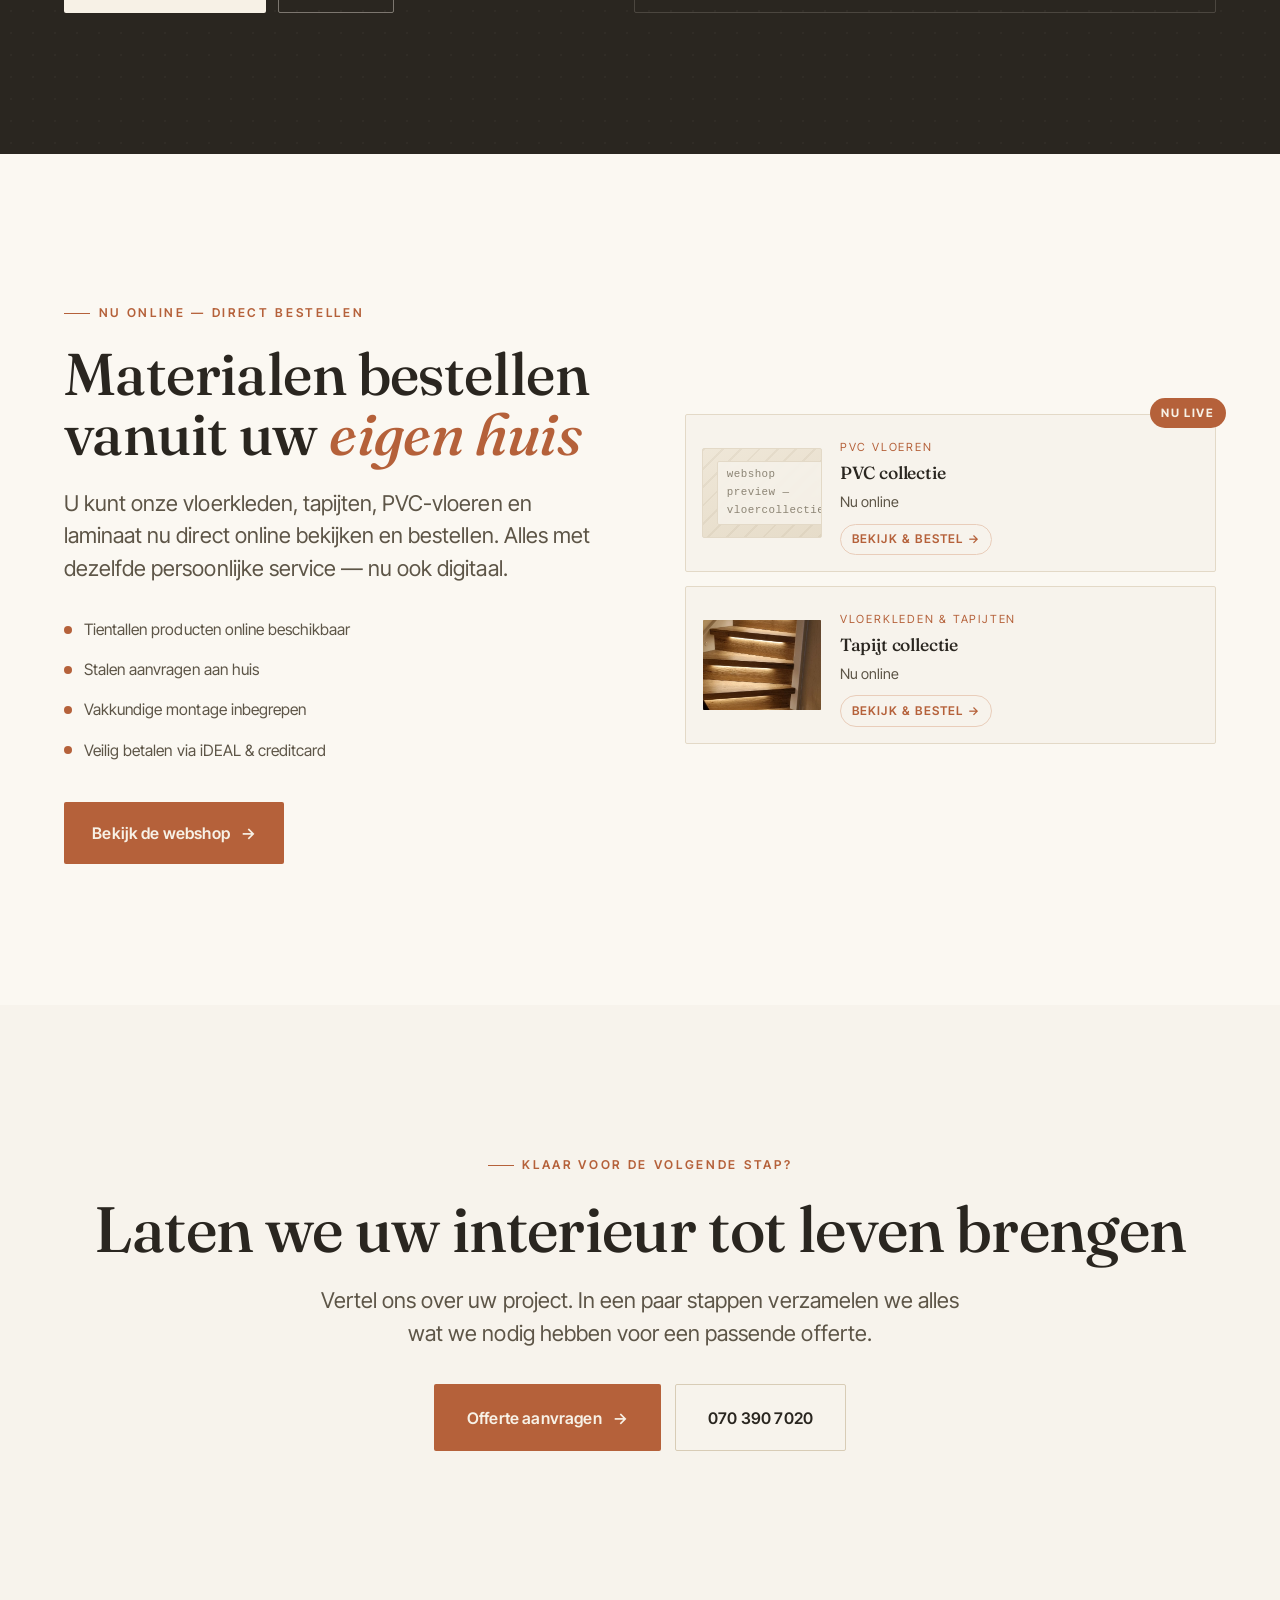
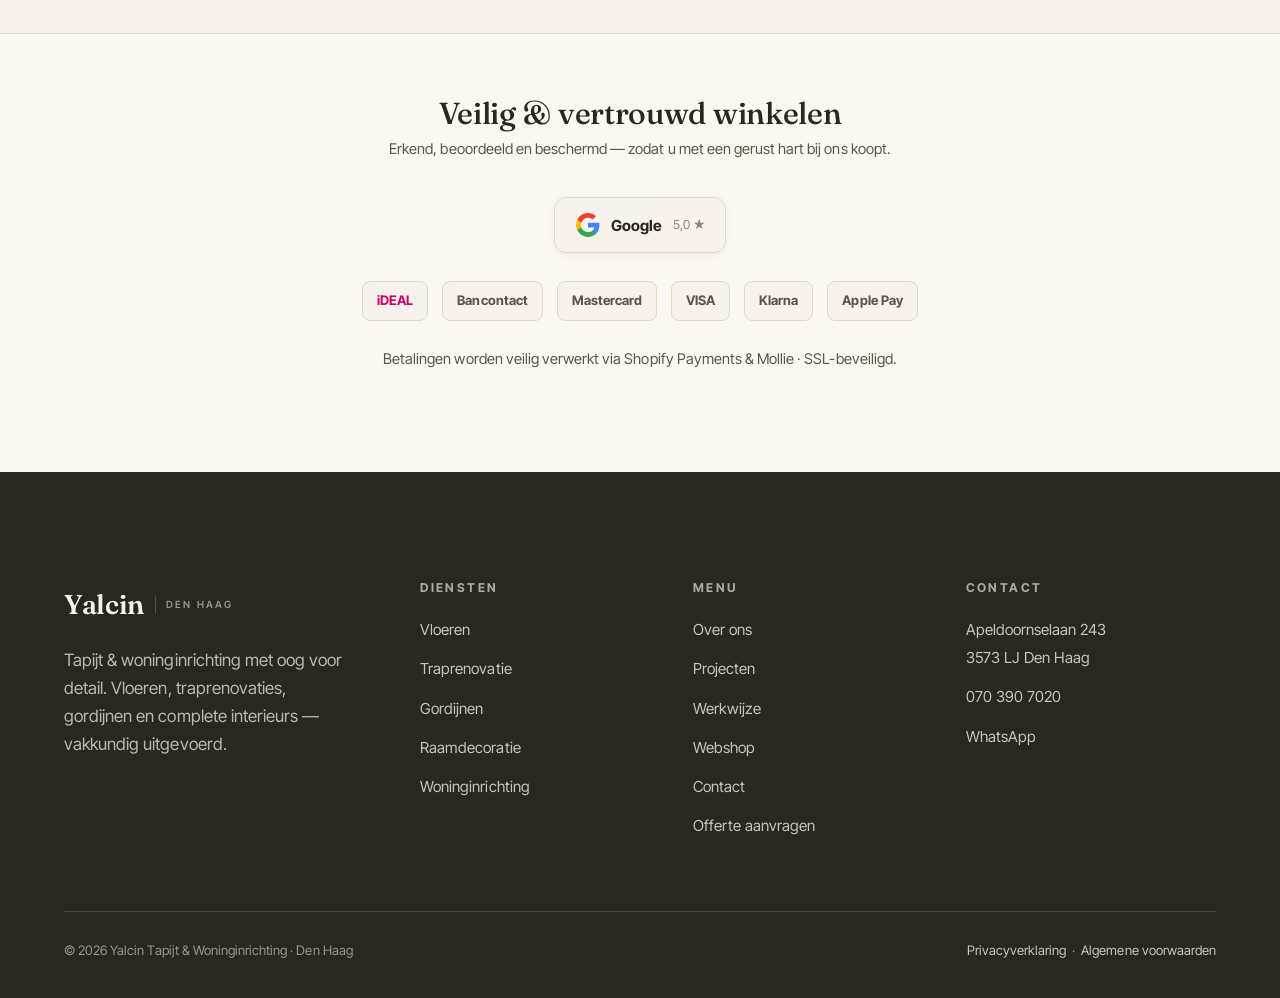
==== commit 7b95855c: "Wachtwoord op productbeheer, footer en eyebrow opgeschoond - admin.html: wachtwoordscherm (hash, ses" ====
--- a/index.html
+++ b/index.html
@@ -863,7 +863,6 @@
     <div class="footer-bottom">
       <span>© <span id="yr"></span> Yalcin Tapijt &amp; Woninginrichting · Den Haag</span>
       <span class="footer-legal"><a href="privacy.html">Privacyverklaring</a> · <a href="voorwaarden.html">Algemene voorwaarden</a></span>
-      <span>Webdesign door Studio Velora (studiovelora.nl)</span>
     </div>
   </div>
 </footer>
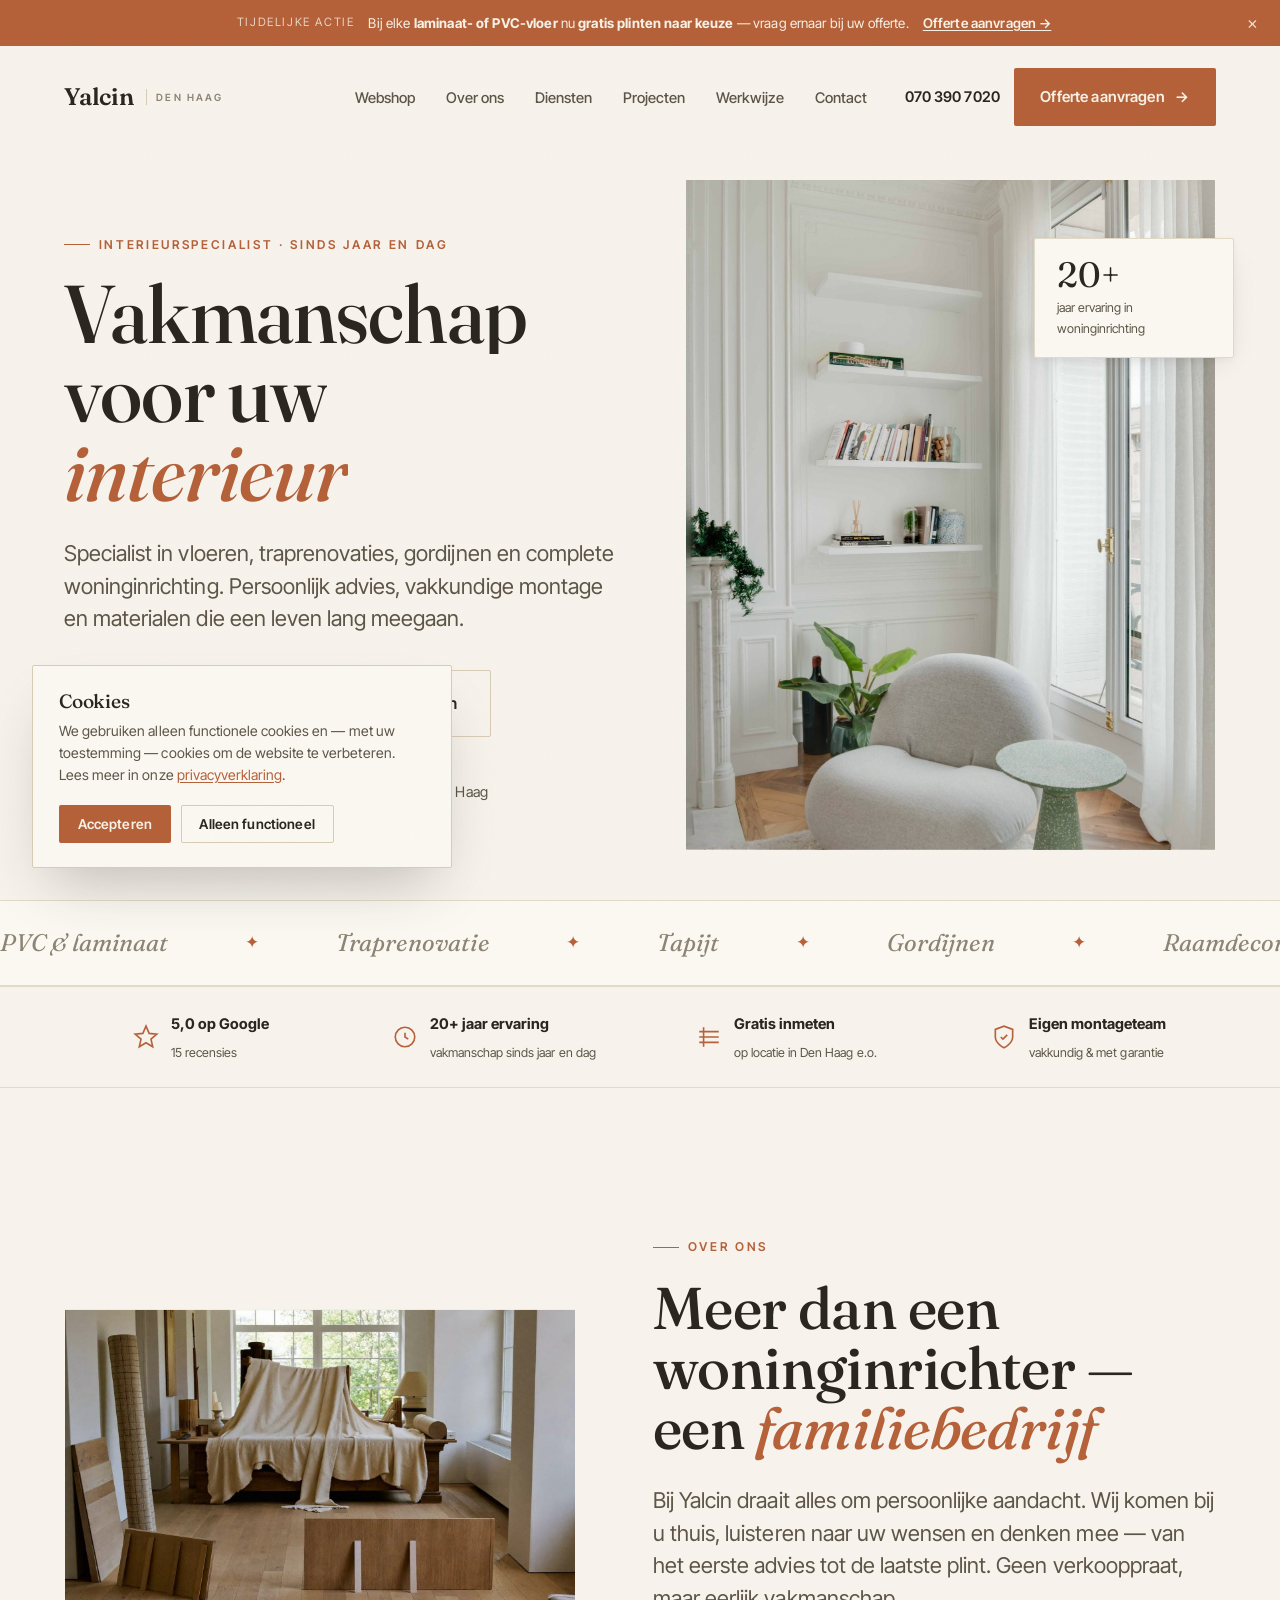
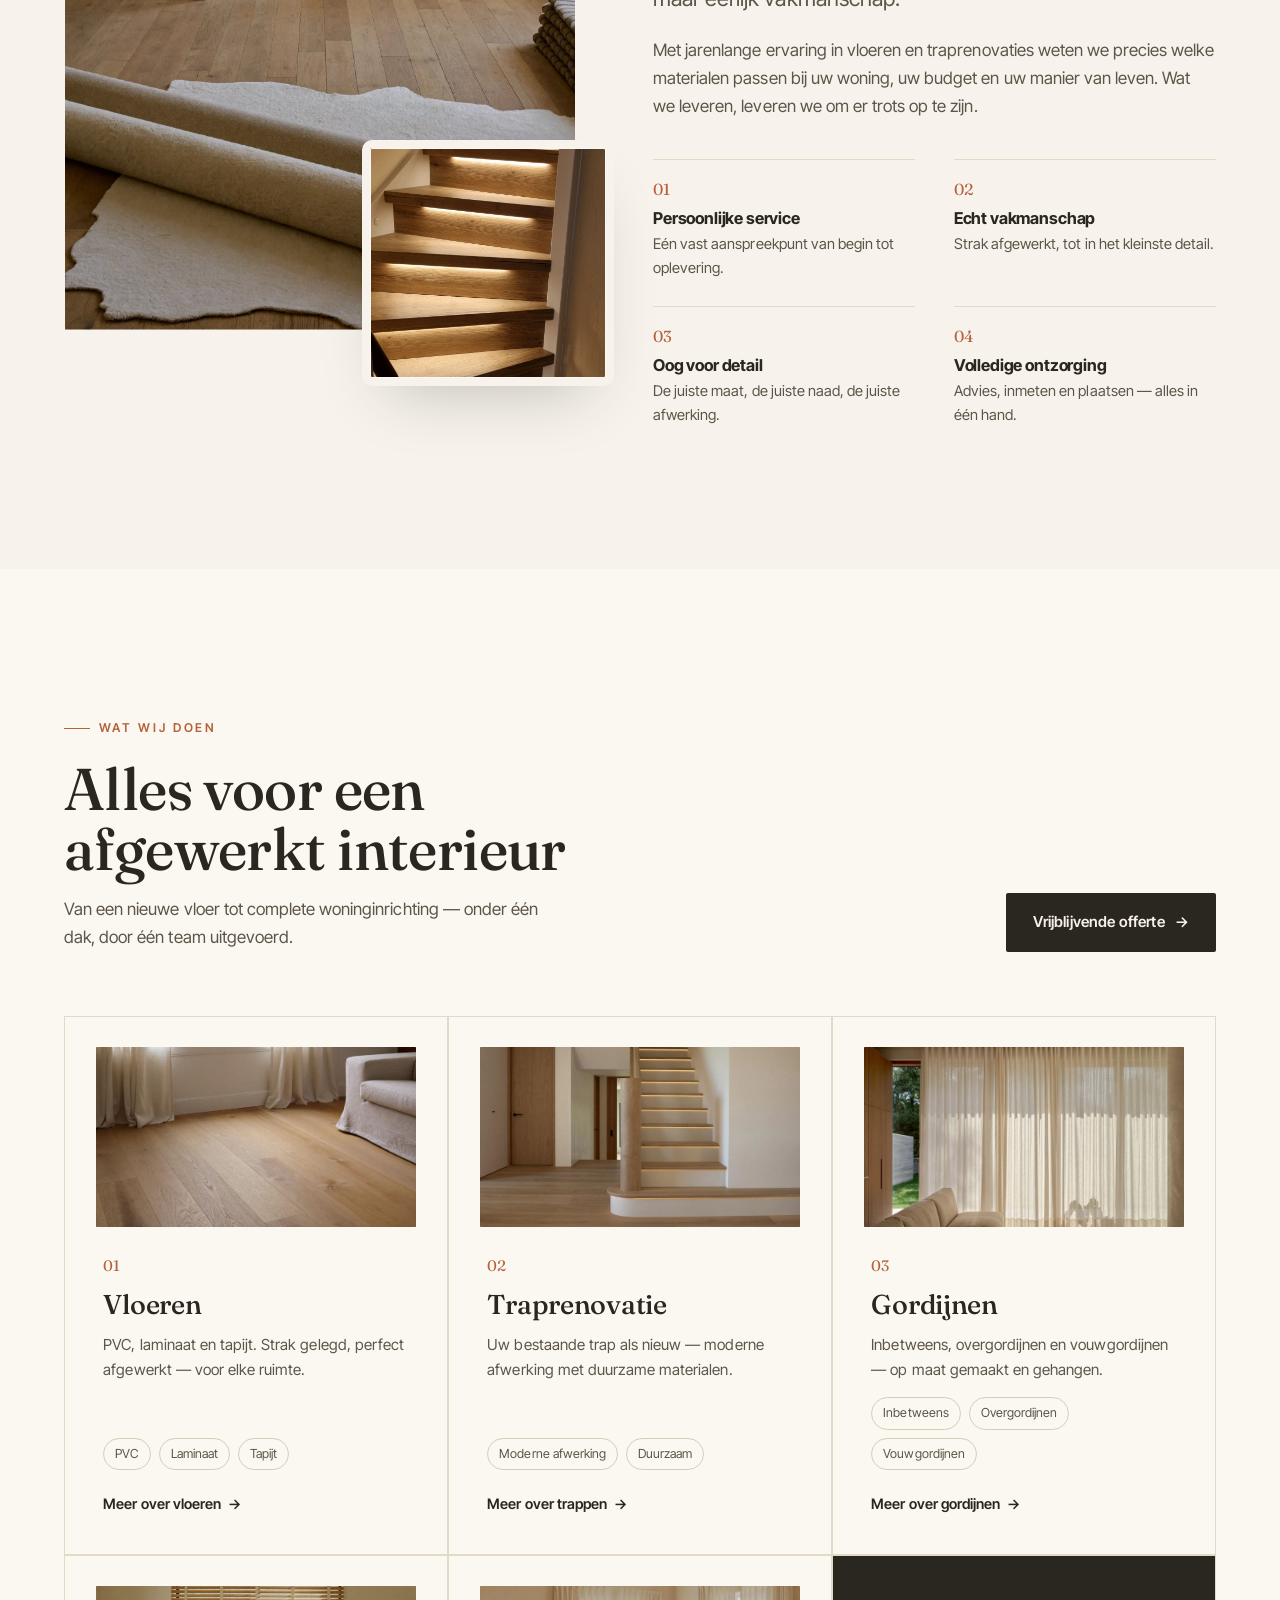
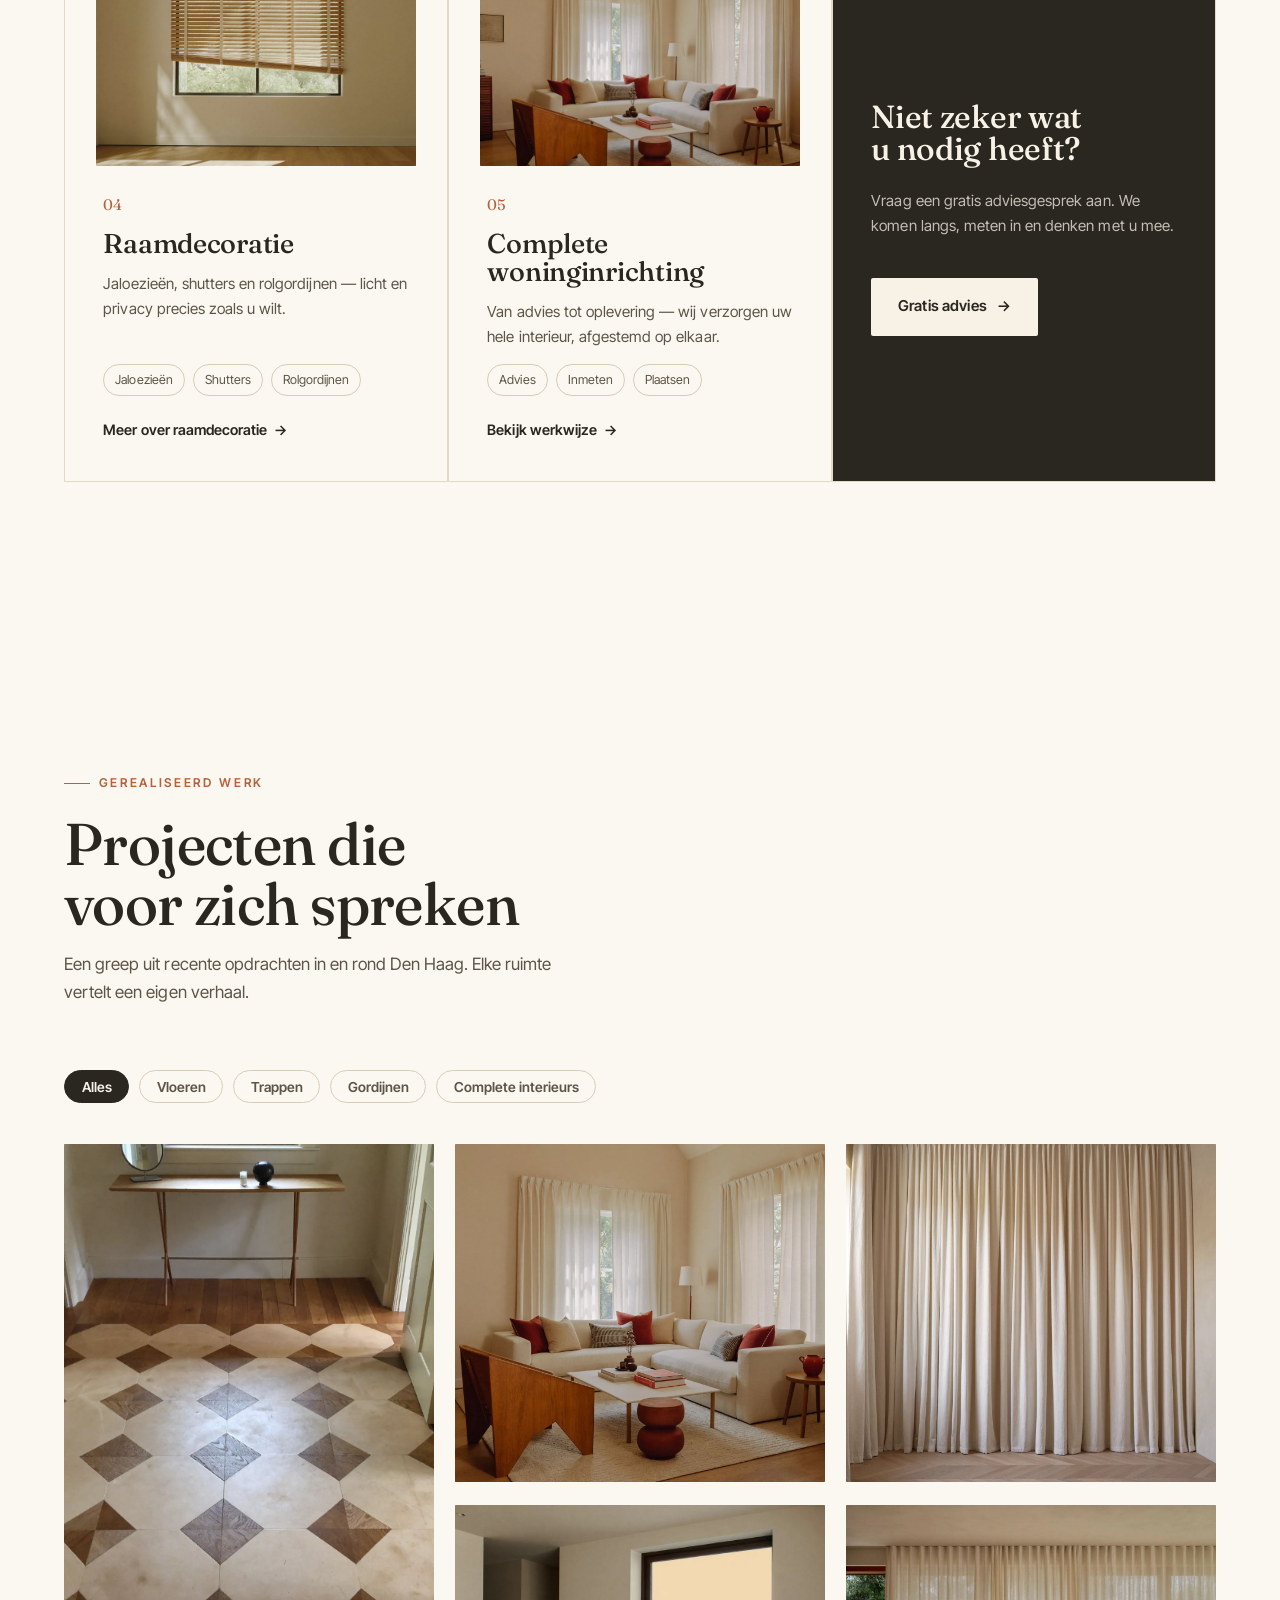
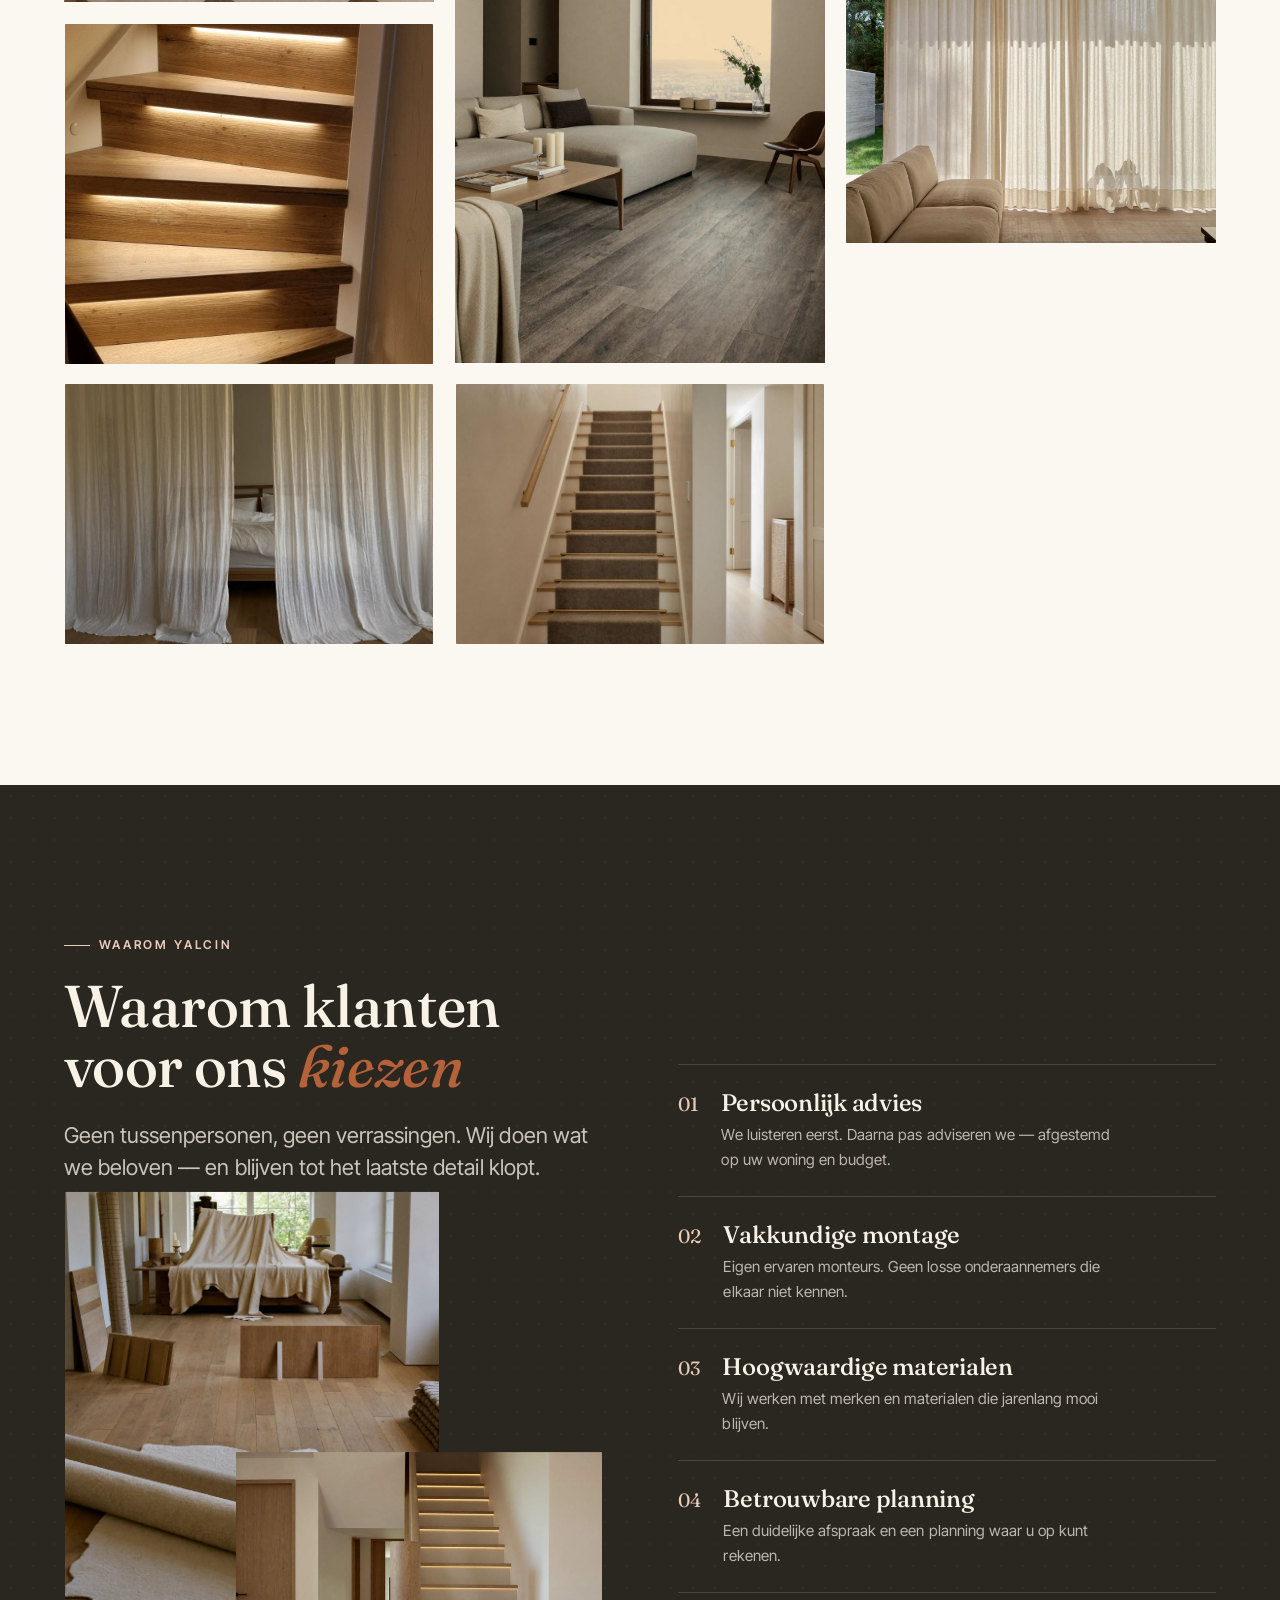
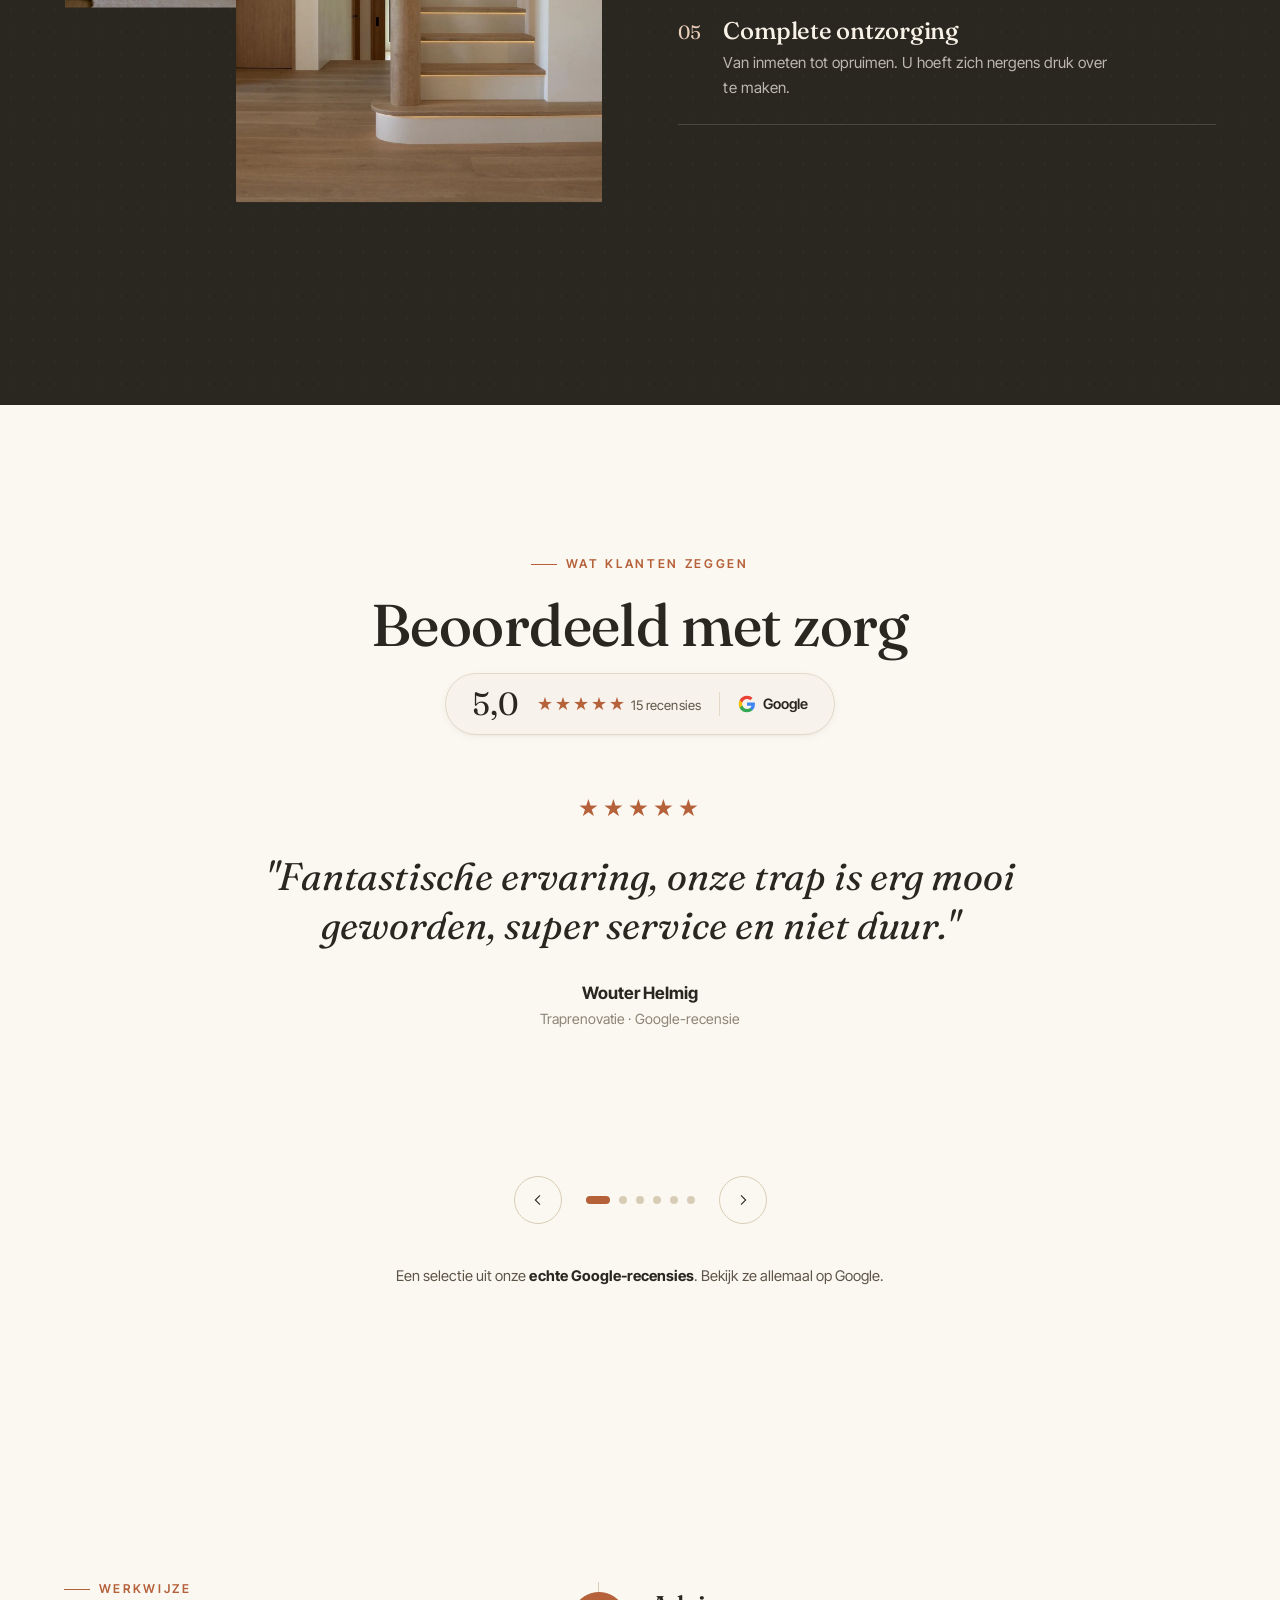
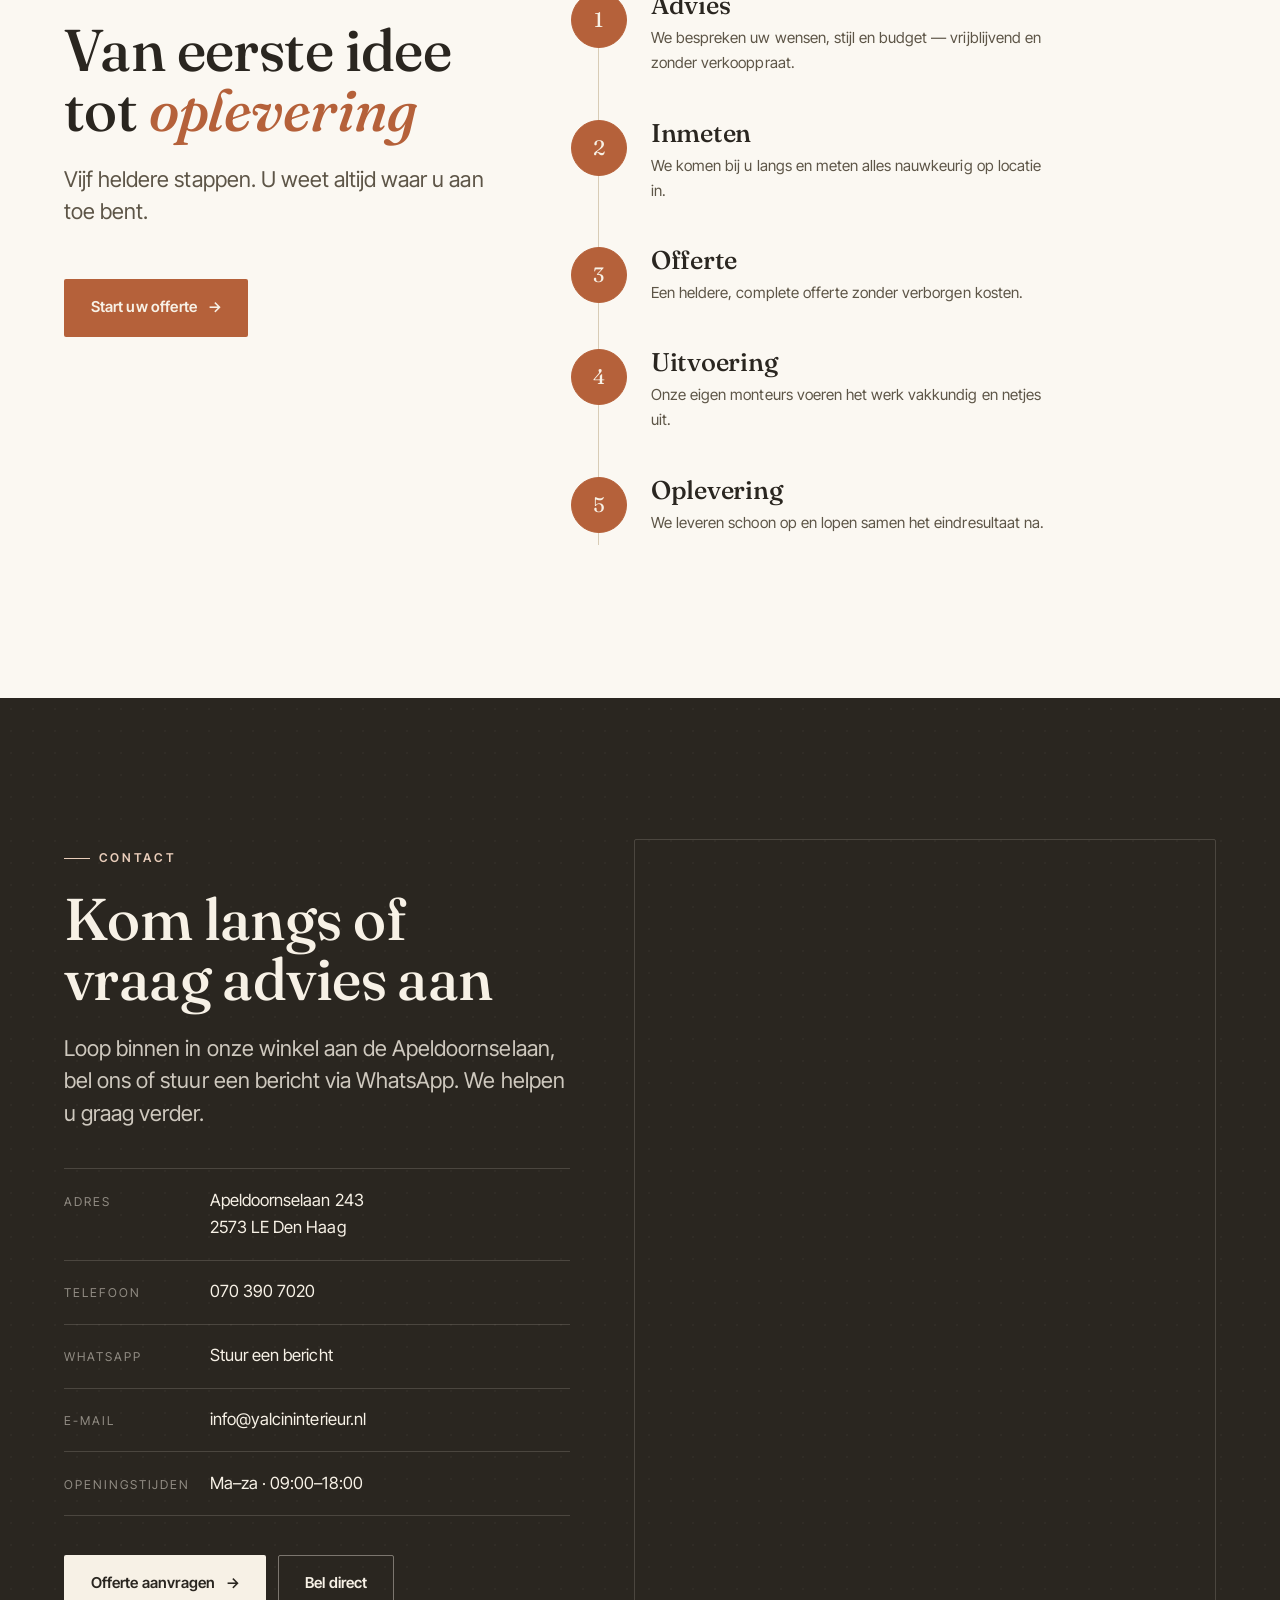
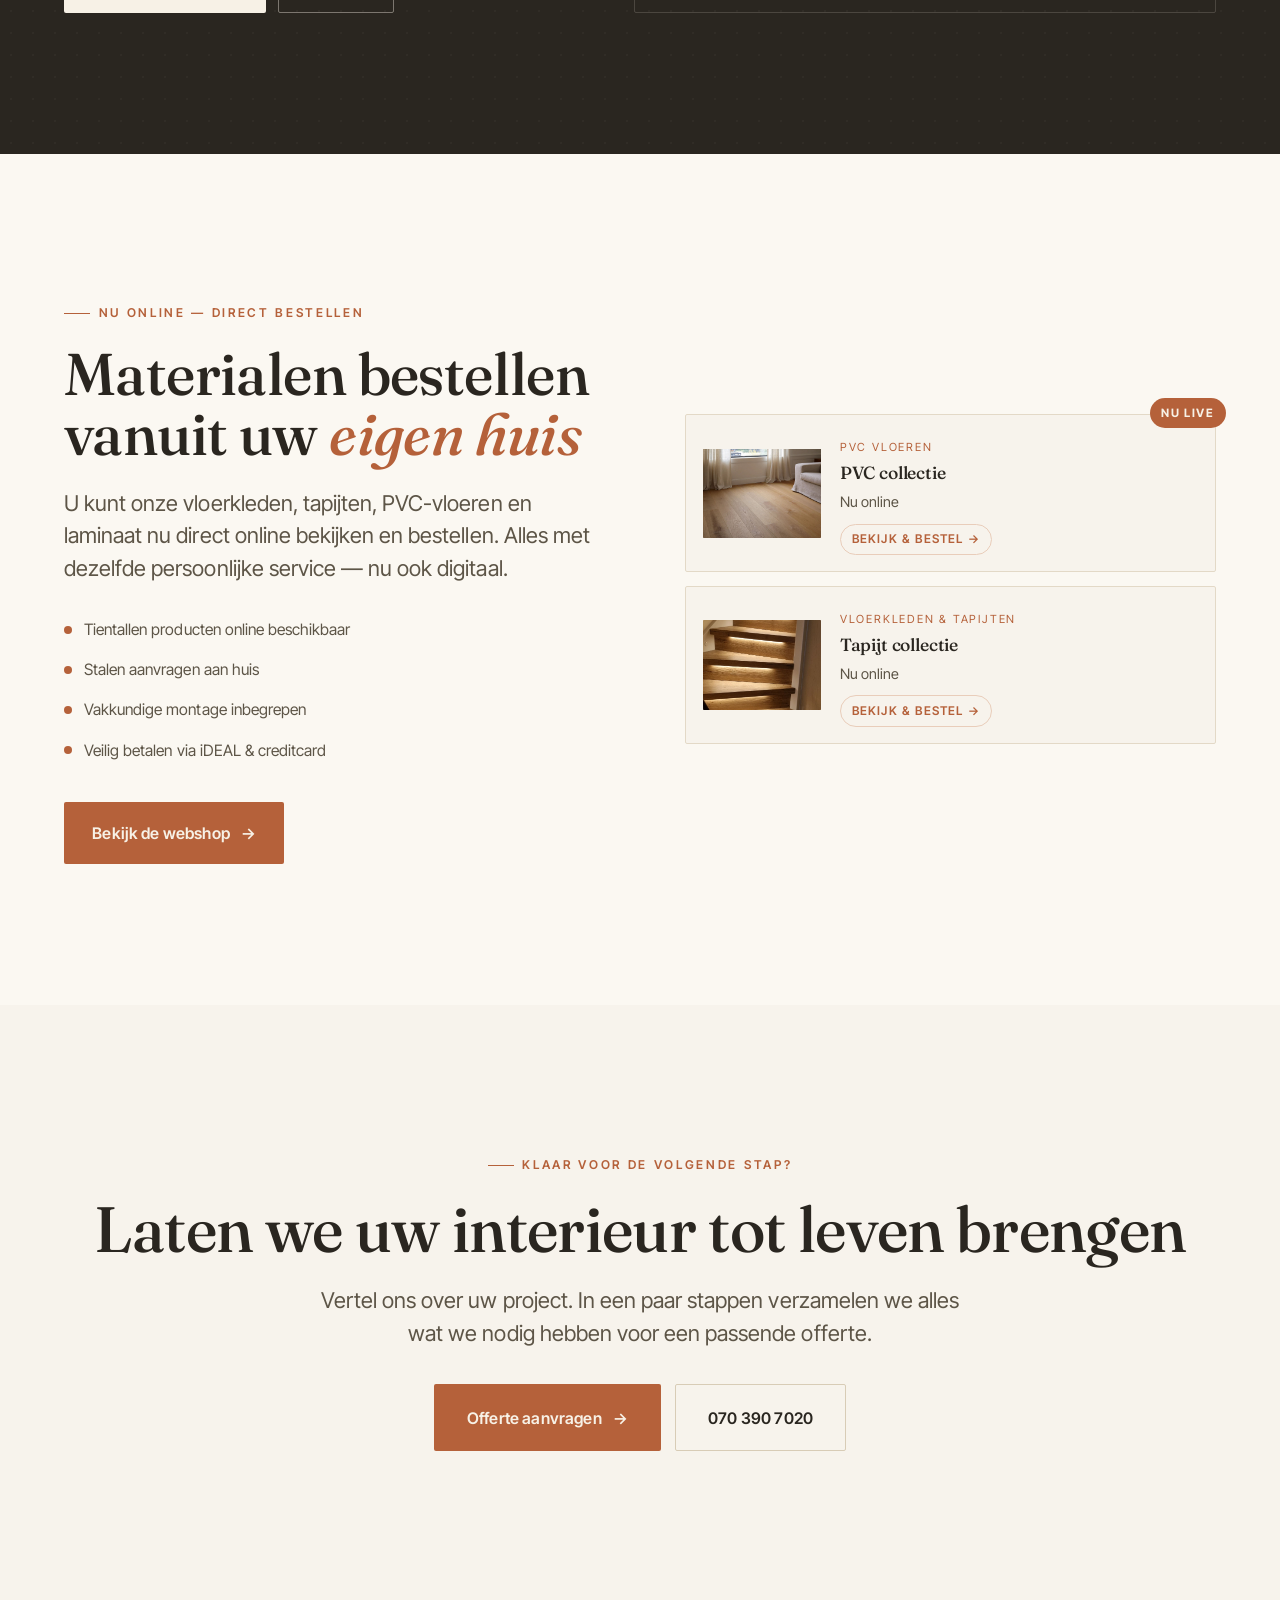
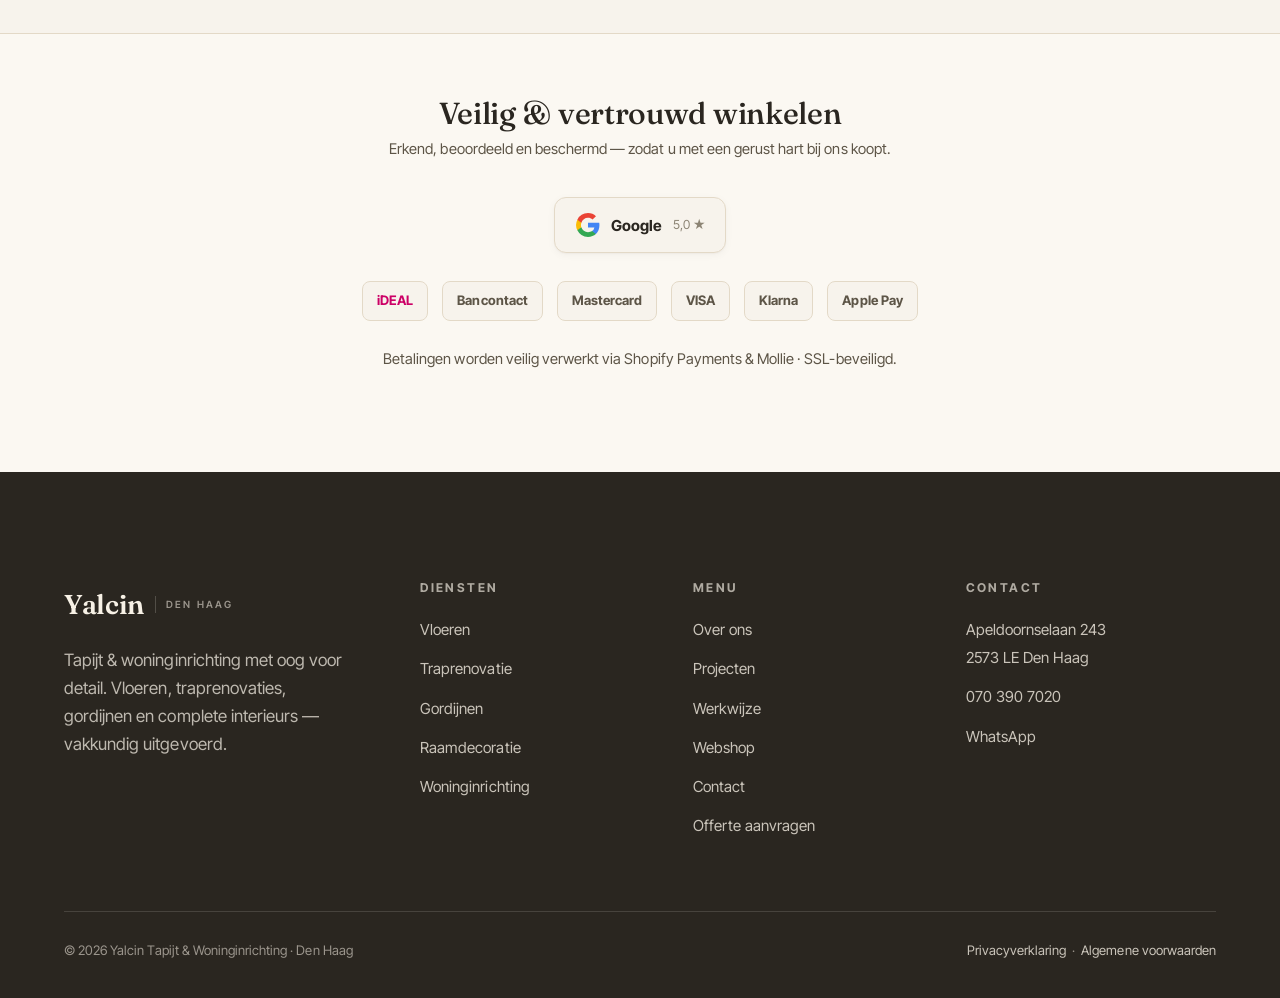
==== commit 75ad30f9: "SEO en foutenronde - robots.txt en sitemap.xml (alle pagina's en productpagina's) - canonical, Open " ====
--- a/index.html
+++ b/index.html
@@ -5,6 +5,11 @@
 <meta name="viewport" content="width=device-width, initial-scale=1">
 <title>Yalcin Tapijt & Woninginrichting — Vakmanschap voor uw interieur</title>
 <meta name="description" content="Specialist in vloeren, traprenovaties, gordijnen en complete woninginrichting in Den Haag. Persoonlijk advies, vakkundige montage en hoogwaardige materialen. Vraag een vrijblijvende offerte aan.">
+<link rel="canonical" href="https://www.yalcininterieur.nl/">
+<meta property="og:site_name" content="Yalcin Tapijt &amp; Woninginrichting">
+<meta property="og:url" content="https://www.yalcininterieur.nl/">
+<meta property="og:image" content="https://www.yalcininterieur.nl/assets/photo/hero-interieur.jpg">
+<meta name="twitter:card" content="summary_large_image">
 <meta name="theme-color" content="#f7f3ec">
 
 <meta property="og:type" content="business.business">
@@ -23,20 +28,21 @@
   "@context": "https://schema.org",
   "@type": "HomeGoodsStore",
   "name": "Yalcin Tapijt & Woninginrichting",
-  "image": "favicon.svg",
-  "@id": "https://yalcininterieur.nl",
-  "url": "https://yalcininterieur.nl",
+  "image": "https://www.yalcininterieur.nl/assets/photo/hero-interieur.jpg",
+  "logo": "https://www.yalcininterieur.nl/favicon.svg",
+  "email": "info@yalcininterieur.nl",
+  "@id": "https://www.yalcininterieur.nl/#bedrijf",
+  "url": "https://www.yalcininterieur.nl/",
   "telephone": "+31703907020",
   "priceRange": "€€",
   "address": {
     "@type": "PostalAddress",
     "streetAddress": "Apeldoornselaan 243",
-    "postalCode": "3573 LJ",
+    "postalCode": "2573 LE",
     "addressLocality": "Den Haag",
     "addressRegion": "Zuid-Holland",
     "addressCountry": "NL"
   },
-  "geo": { "@type": "GeoCoordinates", "latitude": 52.0833, "longitude": 4.3167 },
   "openingHoursSpecification": [{
     "@type": "OpeningHoursSpecification",
     "dayOfWeek": ["Monday","Tuesday","Wednesday","Thursday","Friday","Saturday"],
@@ -717,7 +723,7 @@
         <h2 class="section-title">Kom langs of<br>vraag advies aan</h2>
         <p class="lead" style="color:rgba(247,241,230,.8);margin-top:1.4rem">Loop binnen in onze winkel aan de Apeldoornselaan, bel ons of stuur een bericht via WhatsApp. We helpen u graag verder.</p>
         <ul class="contact-rows">
-          <li class="contact-row"><span class="k">Adres</span><span class="v">Apeldoornselaan 243<br>3573 LJ Den Haag</span></li>
+          <li class="contact-row"><span class="k">Adres</span><span class="v">Apeldoornselaan 243<br>2573 LE Den Haag</span></li>
           <li class="contact-row"><span class="k">Telefoon</span><span class="v"><a href="tel:+31703907020">070 390 7020</a></span></li>
           <li class="contact-row"><span class="k">WhatsApp</span><span class="v"><a href="https://wa.me/31703907020" target="_blank" rel="noopener">Stuur een bericht</a></span></li>
           <li class="contact-row"><span class="k">E-mail</span><span class="v"><a href="mailto:info@yalcininterieur.nl">info@yalcininterieur.nl</a></span></li>
@@ -730,7 +736,7 @@
       </div>
       <div class="contact-map" data-reveal data-reveal-d="1">
         <iframe title="Locatie Yalcin Tapijt & Woninginrichting" loading="lazy" referrerpolicy="no-referrer-when-downgrade"
-          src="https://www.google.com/maps?q=Apeldoornselaan+243,+3573+LJ+Den+Haag&output=embed"></iframe>
+          src="https://www.google.com/maps?q=Apeldoornselaan+243,+2573+LE+Den+Haag&output=embed"></iframe>
       </div>
     </div>
   </div>
@@ -854,7 +860,7 @@
       <div>
         <h4>Contact</h4>
         <ul class="footer-links">
-          <li><a href="https://www.google.com/maps?q=Apeldoornselaan+243,+3573+LJ+Den+Haag" target="_blank" rel="noopener">Apeldoornselaan 243<br>3573 LJ Den Haag</a></li>
+          <li><a href="https://www.google.com/maps?q=Apeldoornselaan+243,+2573+LE+Den+Haag" target="_blank" rel="noopener">Apeldoornselaan 243<br>2573 LE Den Haag</a></li>
           <li><a href="tel:+31703907020">070 390 7020</a></li>
           <li><a href="https://wa.me/31703907020" target="_blank" rel="noopener">WhatsApp</a></li>
         </ul>
@@ -877,7 +883,7 @@
   </div>
 </div>
 
-<script data-cfasync="false" src="/cdn-cgi/scripts/5c5dd728/cloudflare-static/email-decode.min.js"></script><script src="main.js"></script>
+<script src="main.js"></script>
 <script>
   document.getElementById("yr").textContent = new Date().getFullYear();
   // Promo bar dismiss (remembered)
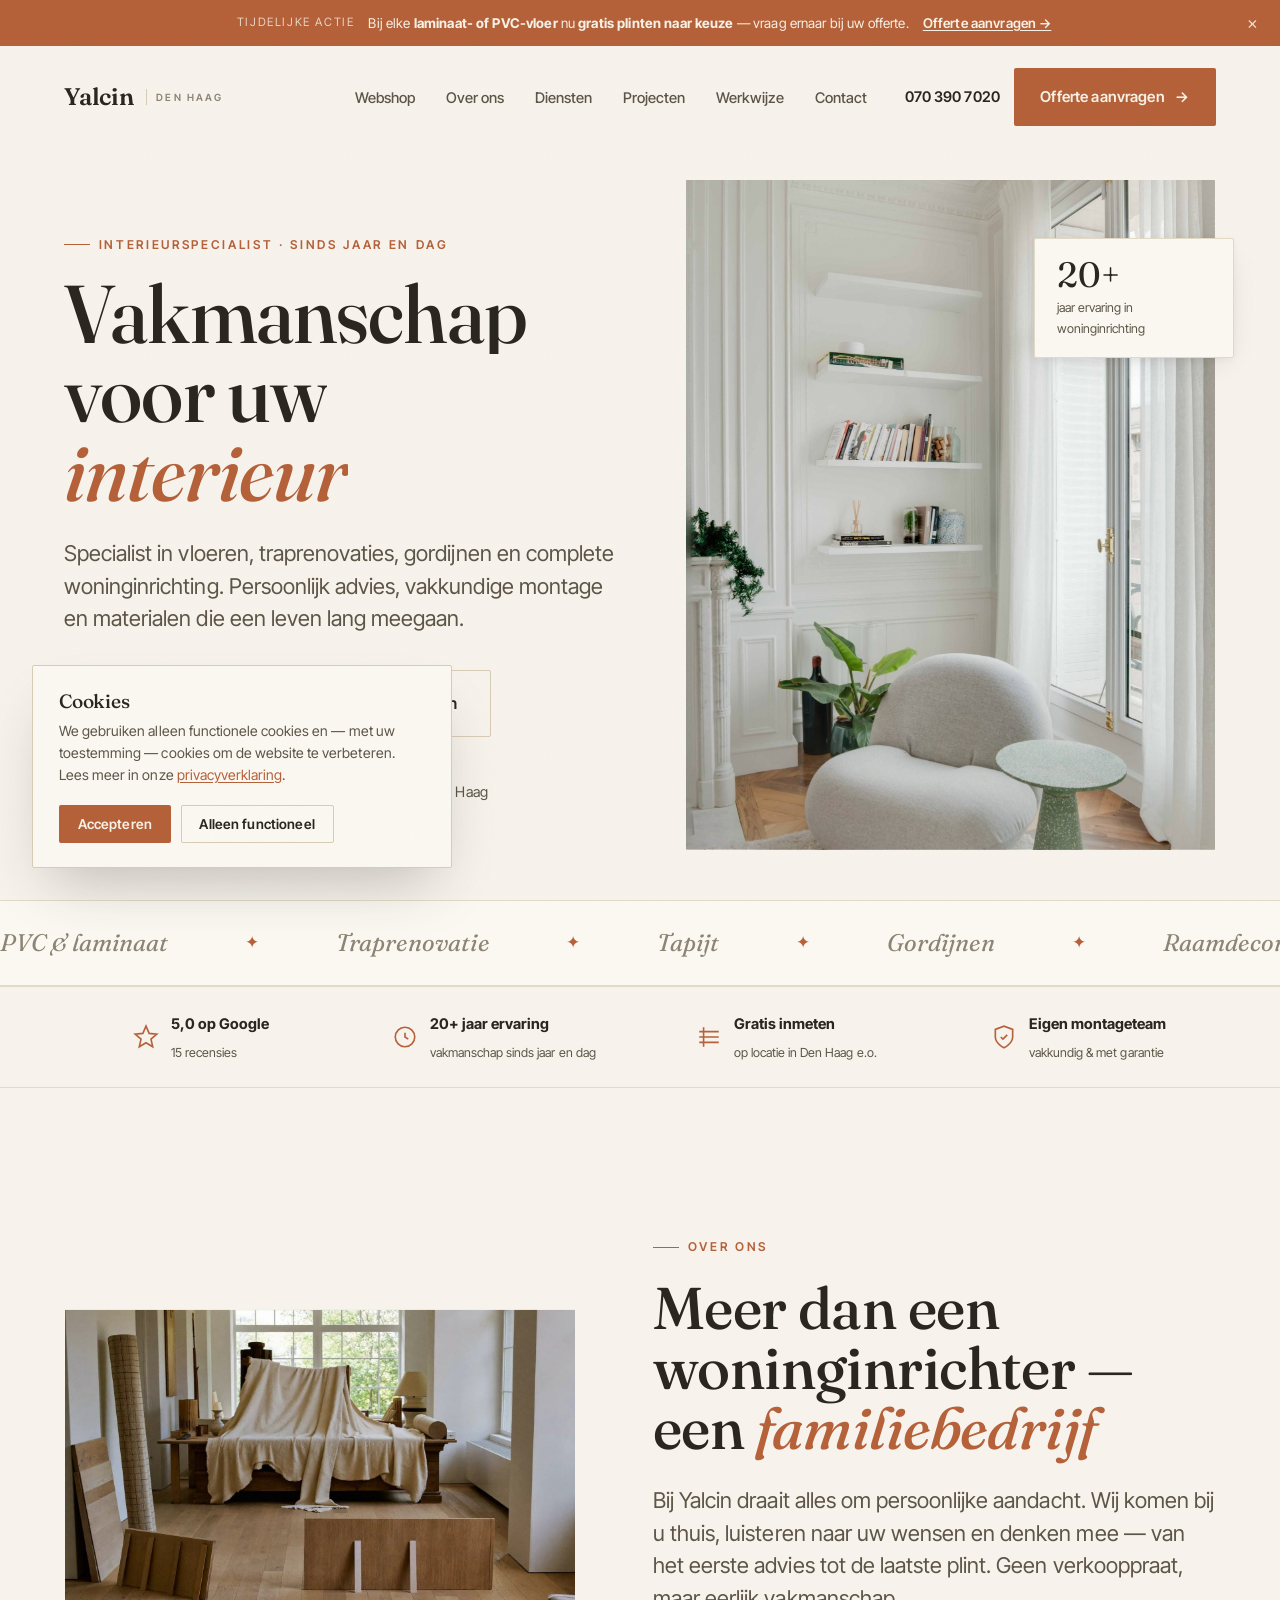
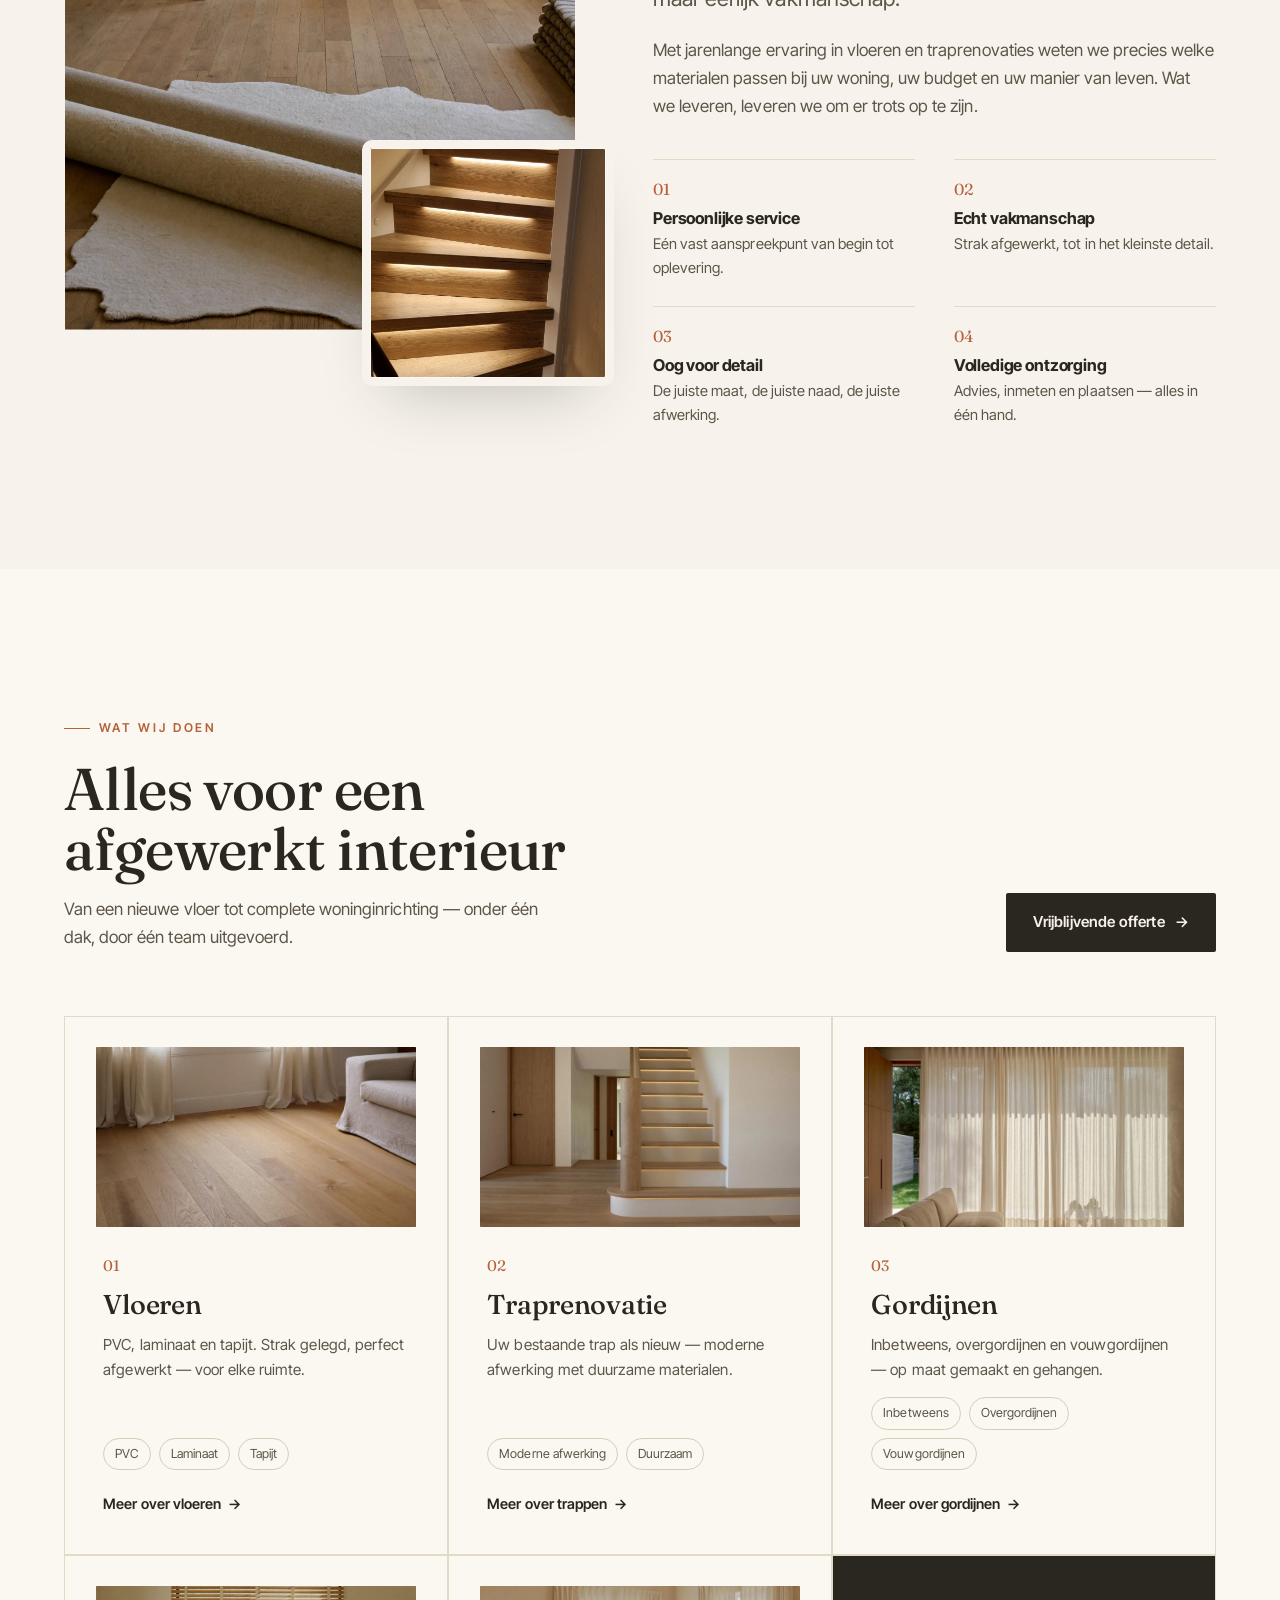
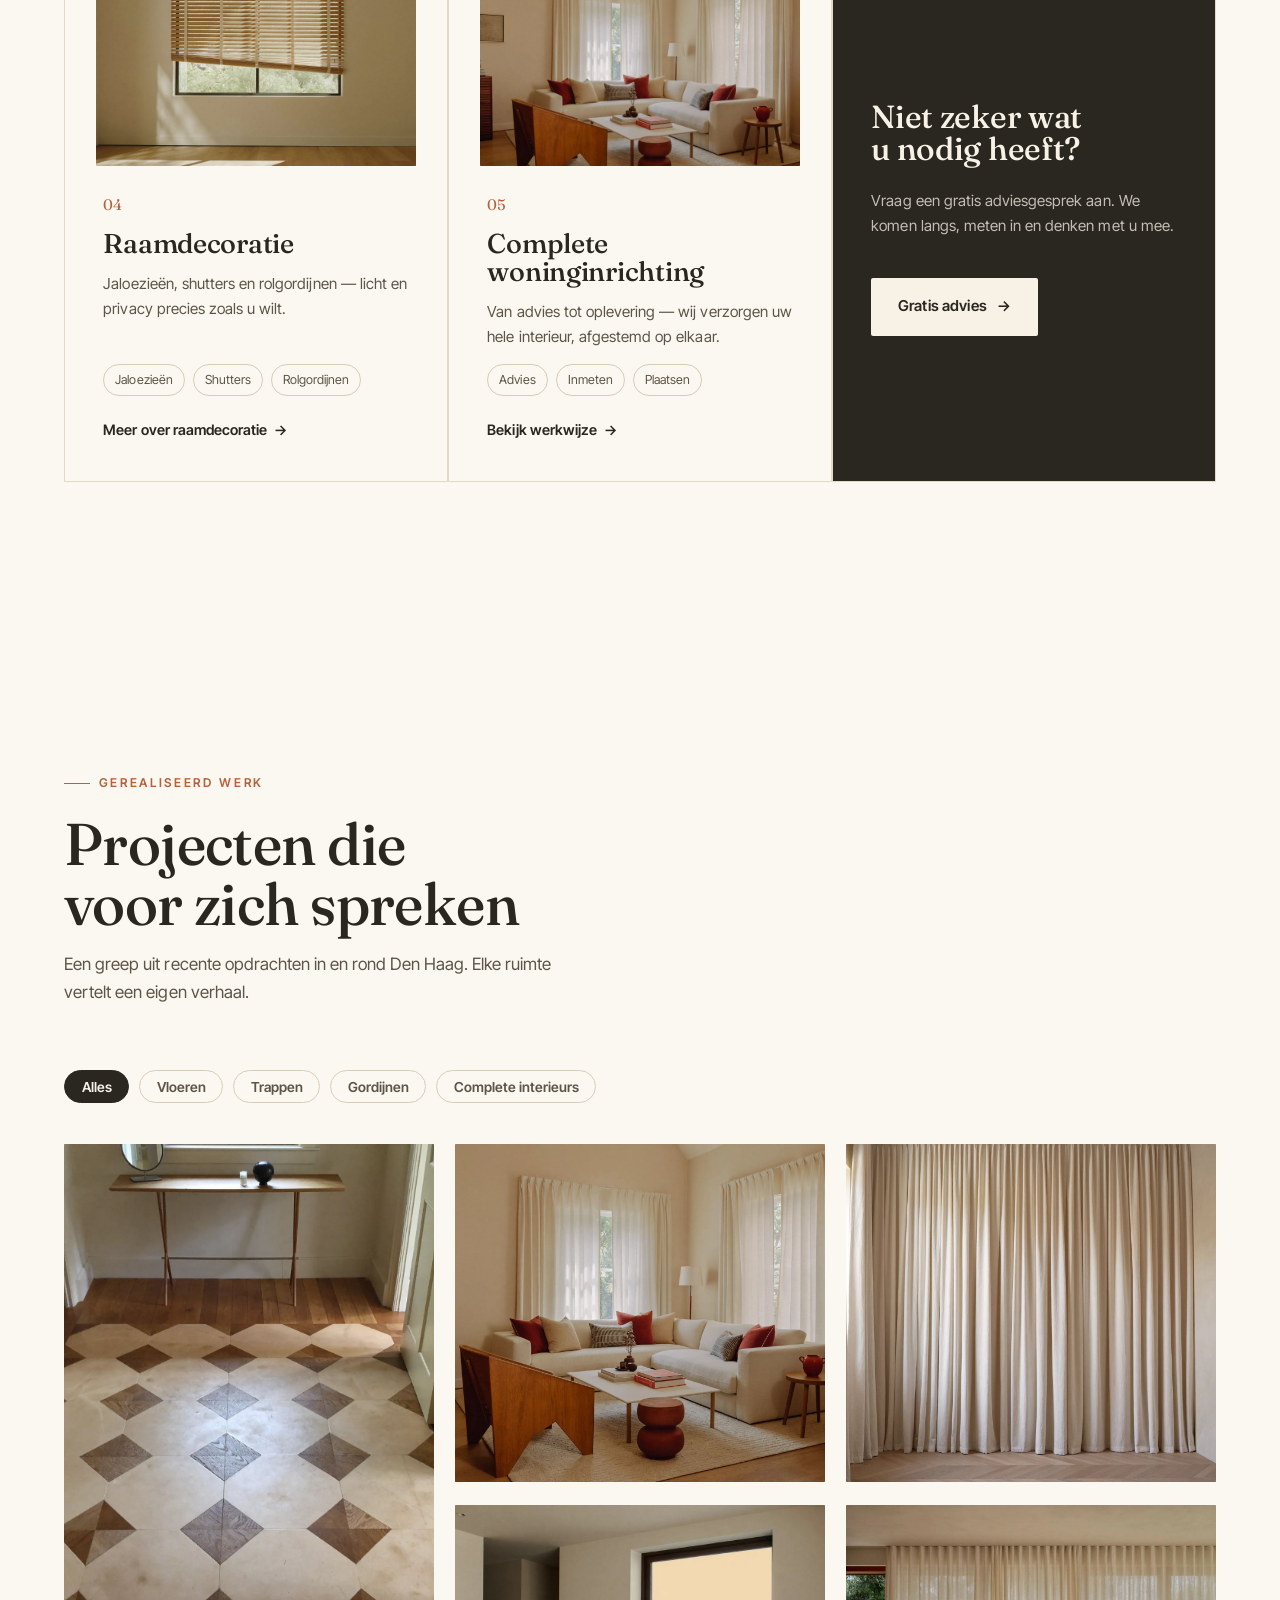
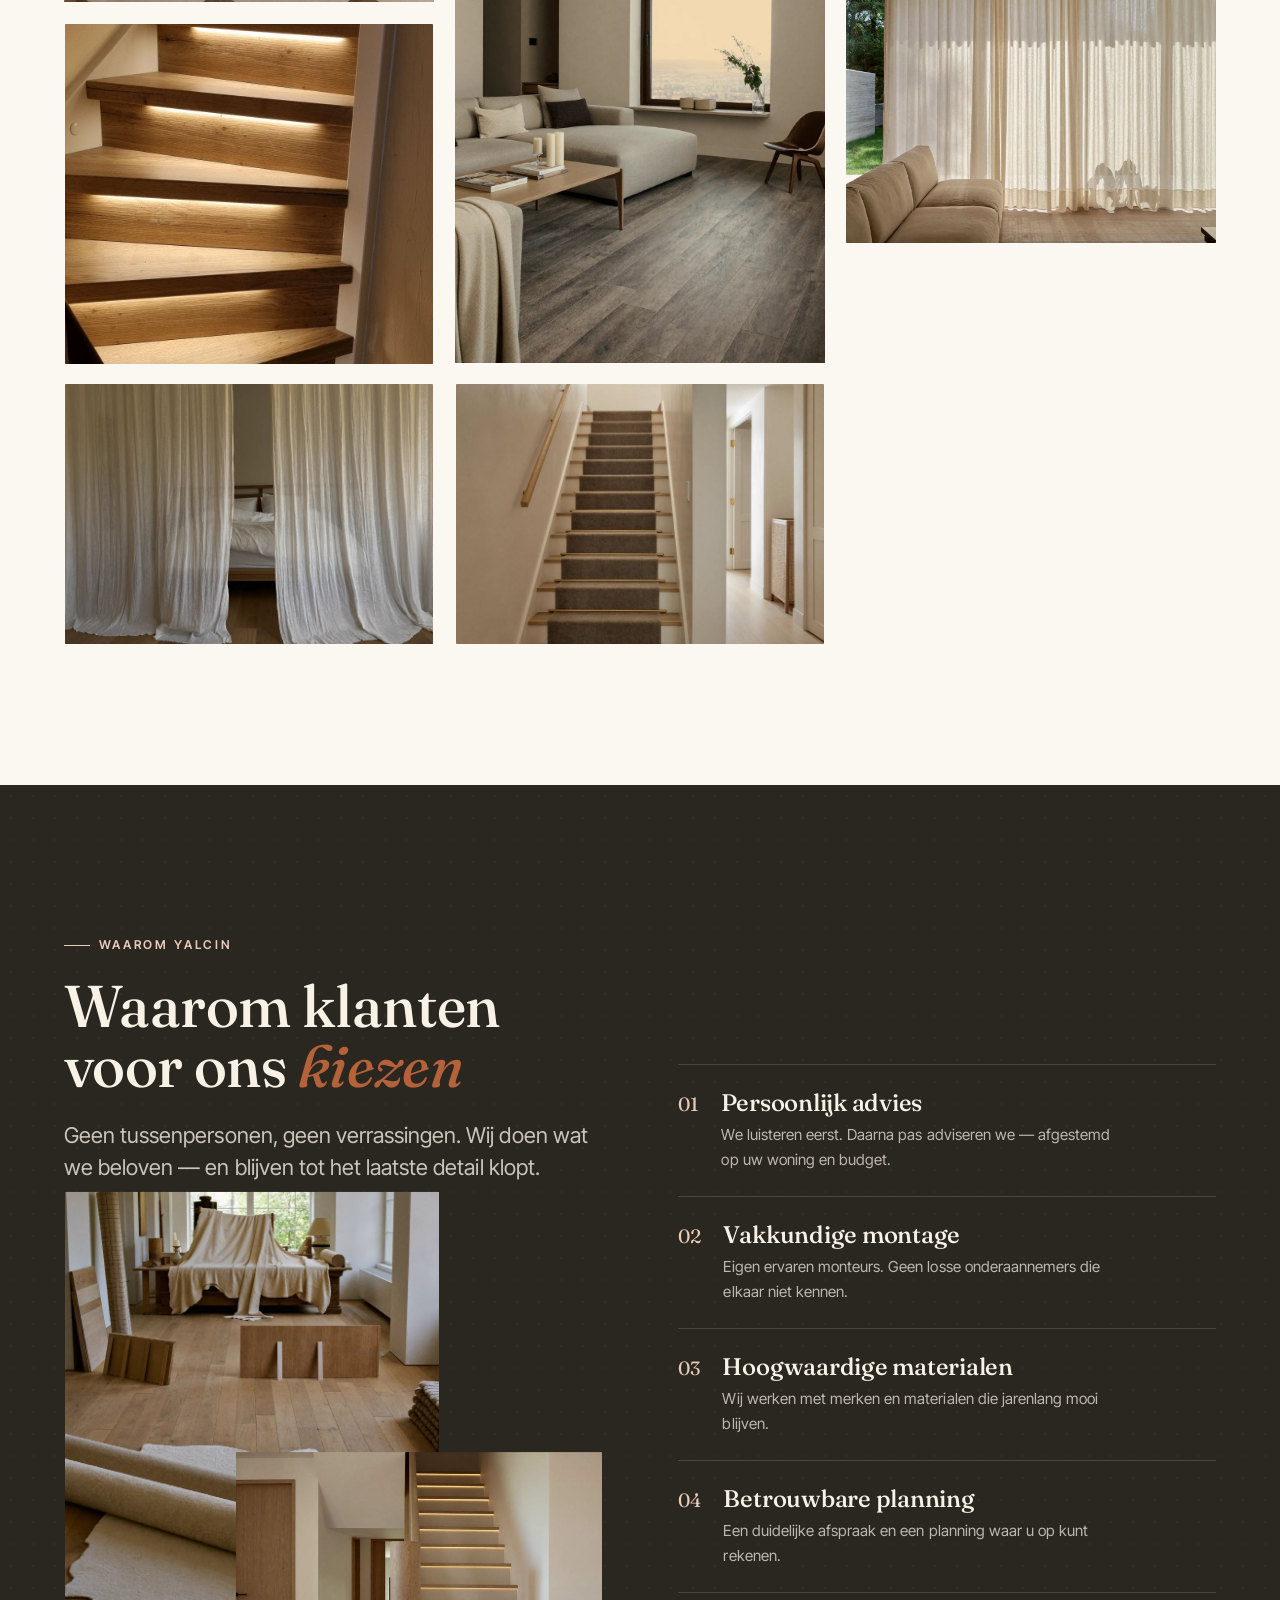
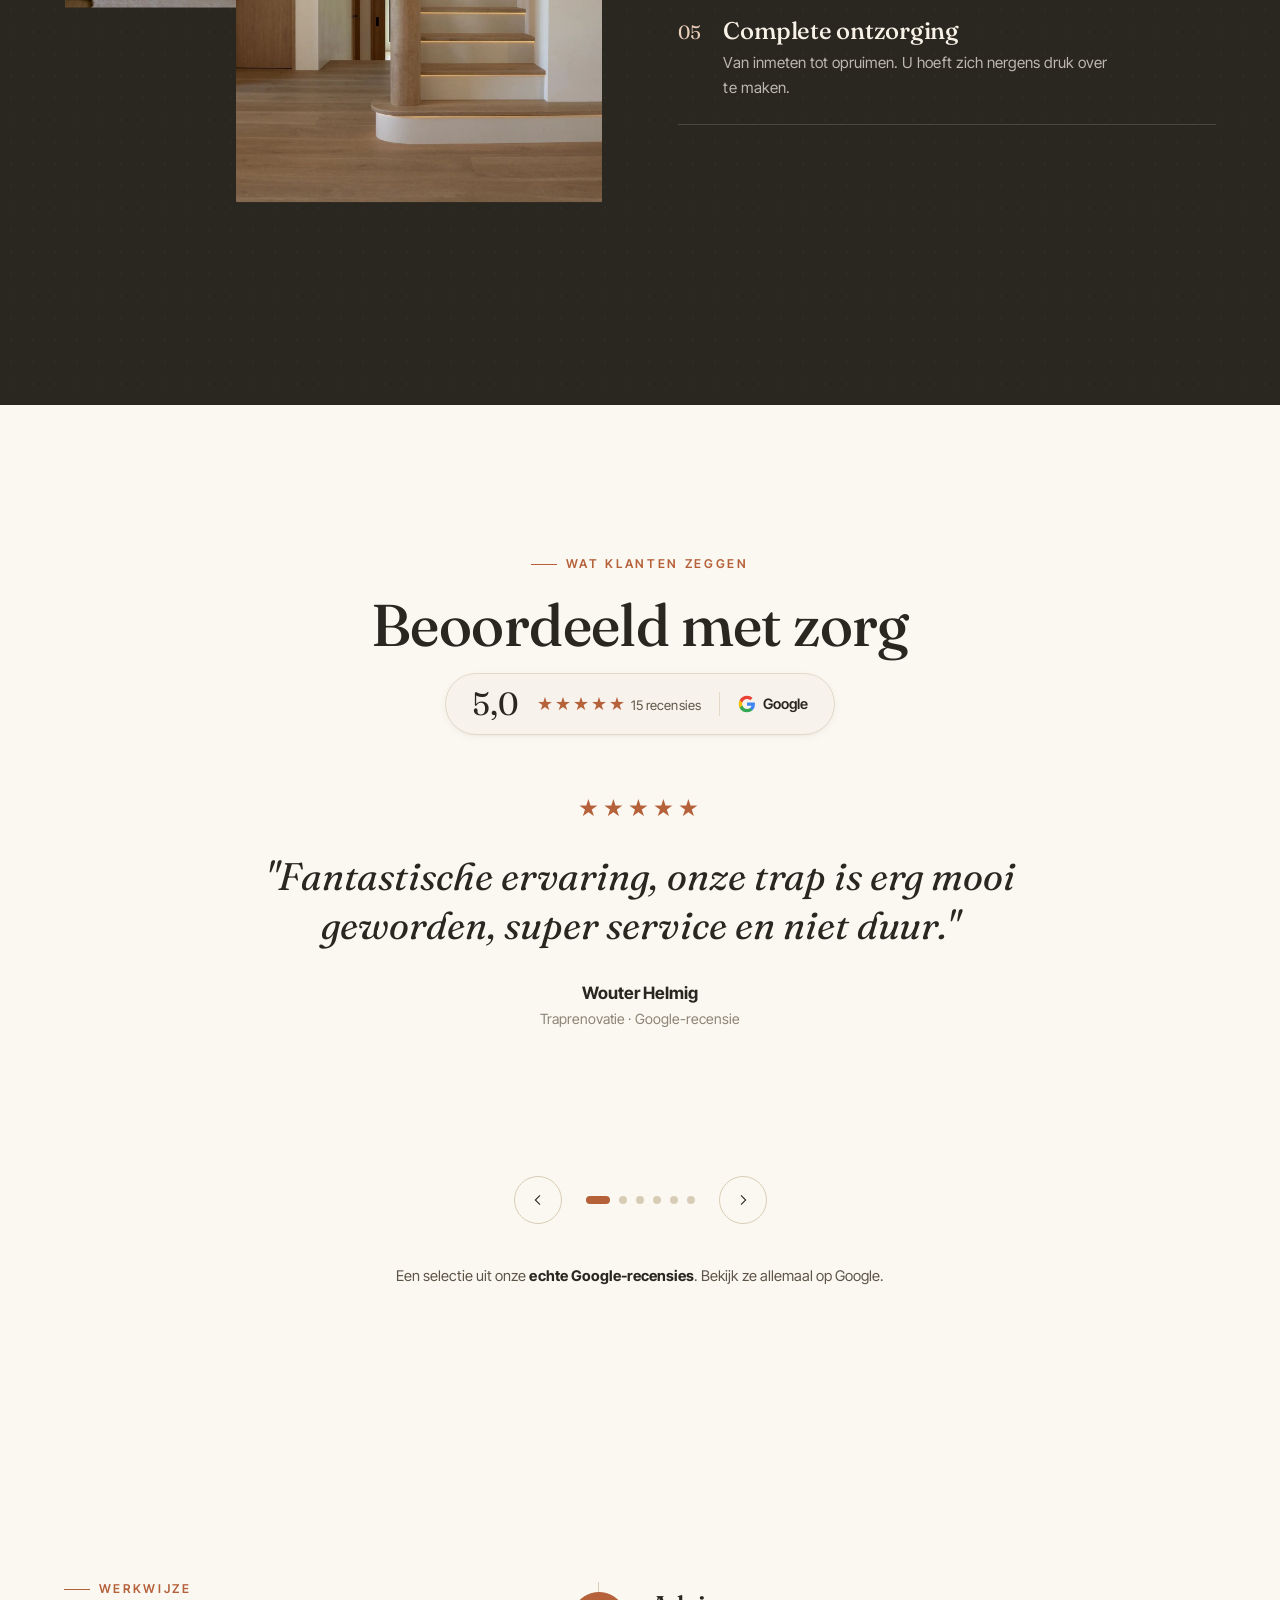
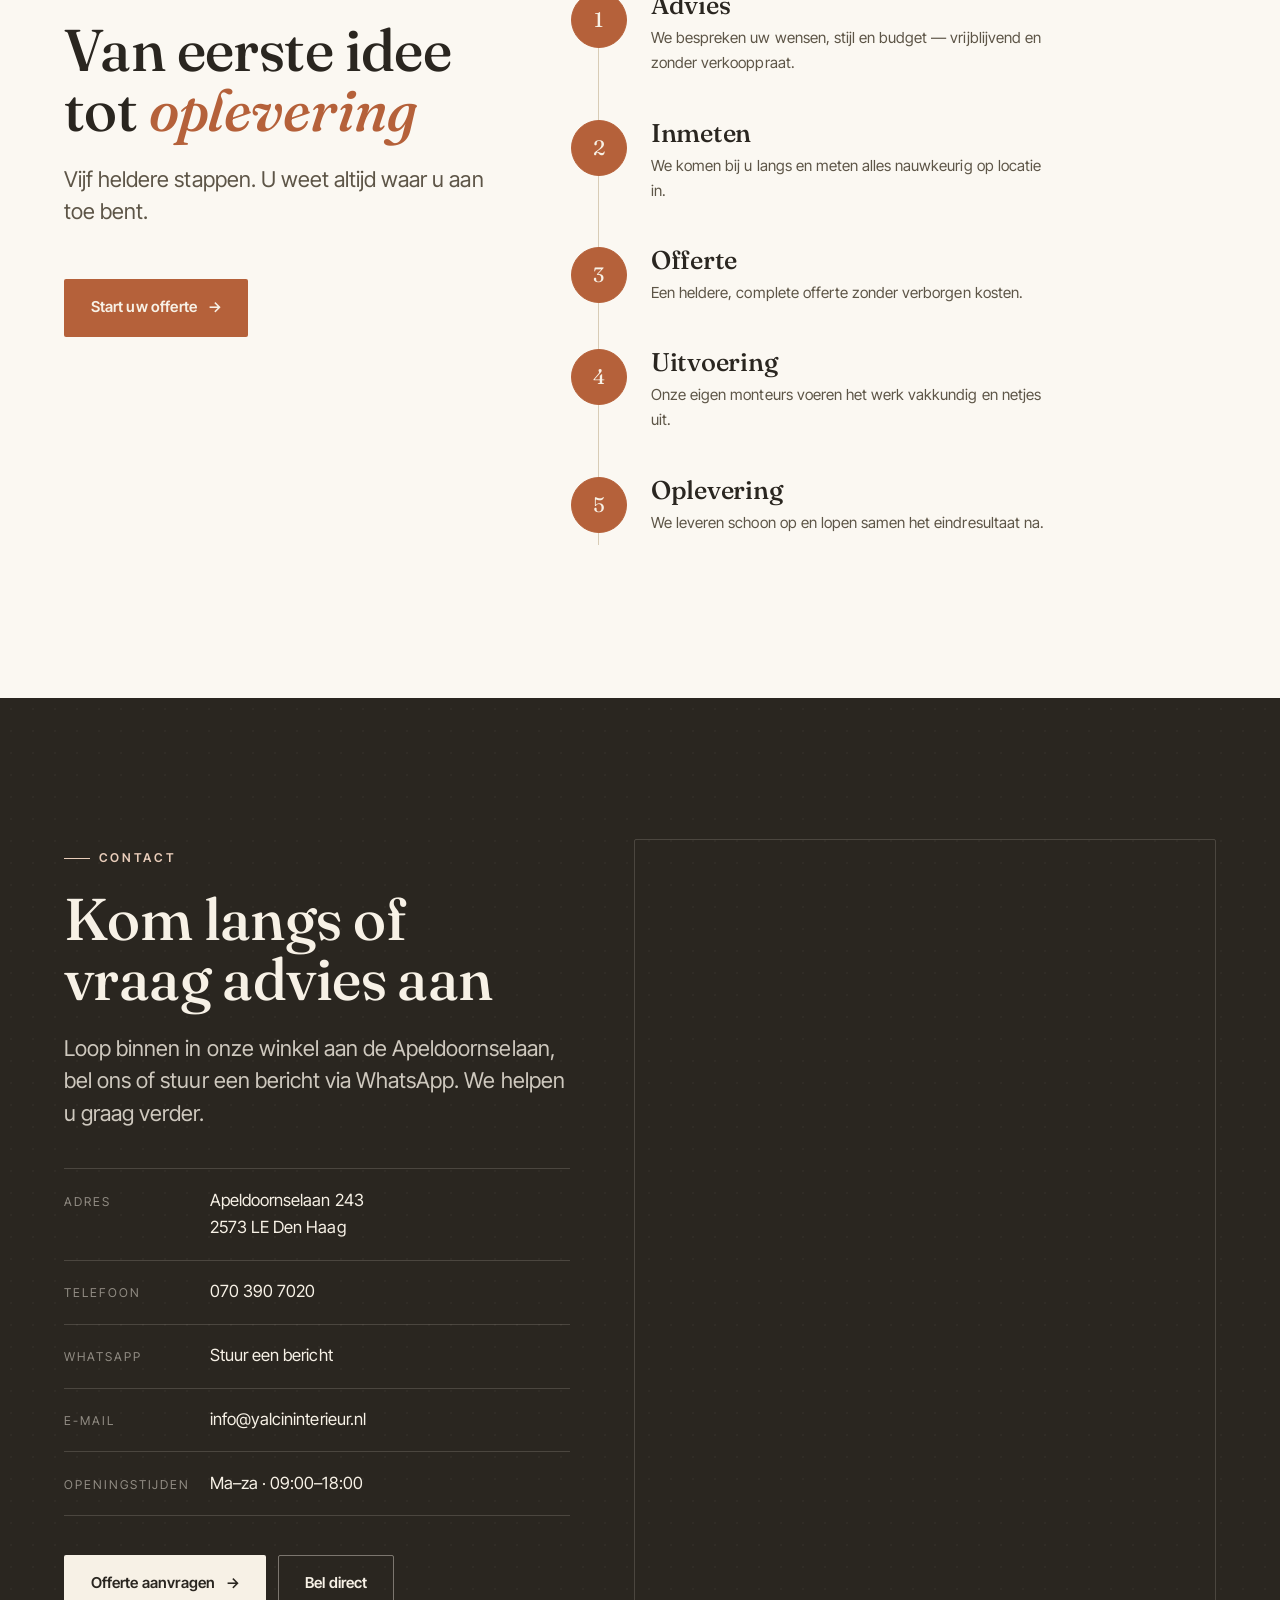
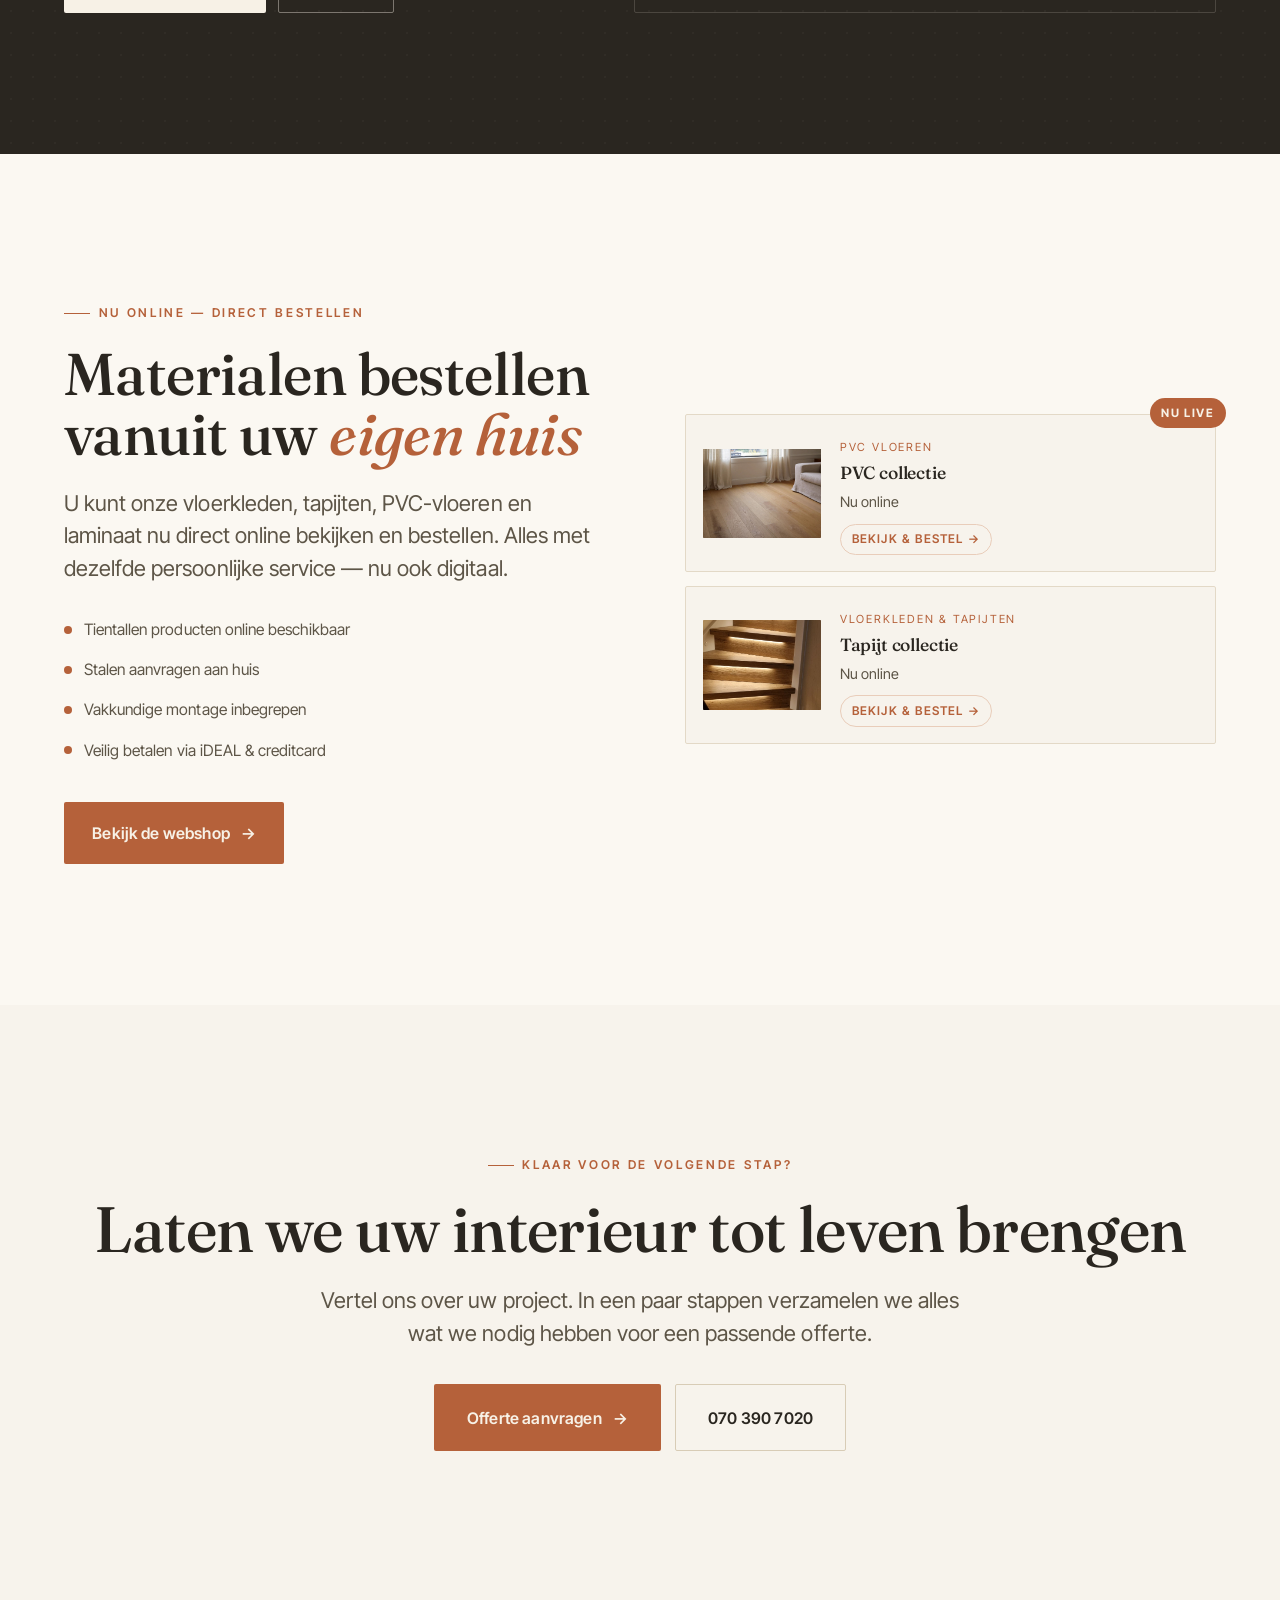
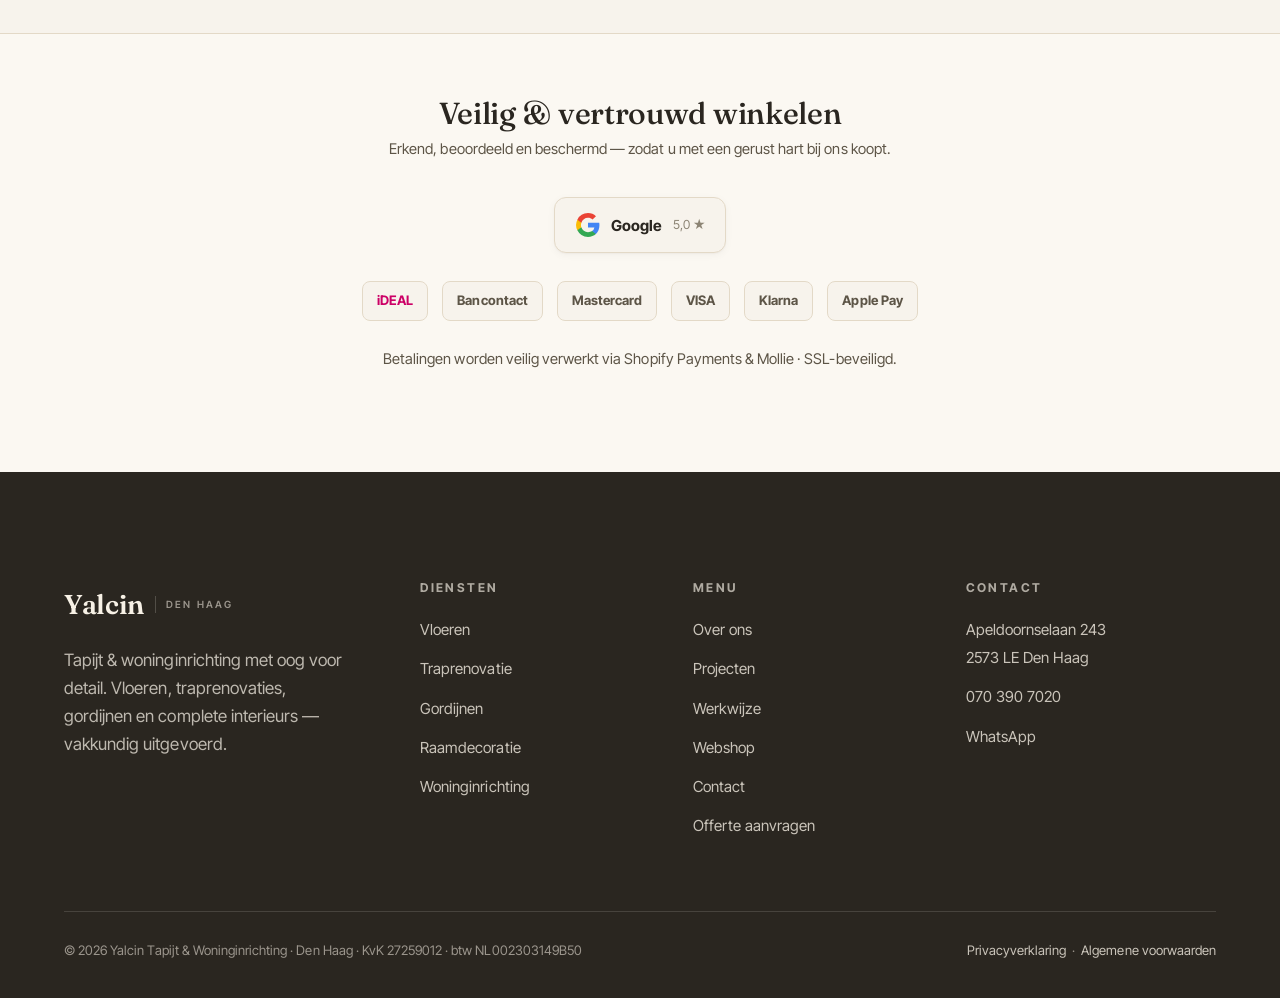
==== commit d38ad88b: "Btw-id en KvK-nummer in footer en privacyverklaring Co-Authored-By: Claude Opus 5.5 <noreply@anthrop" ====
--- a/index.html
+++ b/index.html
@@ -867,7 +867,7 @@
       </div>
     </div>
     <div class="footer-bottom">
-      <span>© <span id="yr"></span> Yalcin Tapijt &amp; Woninginrichting · Den Haag</span>
+      <span>© <span id="yr"></span> Yalcin Tapijt &amp; Woninginrichting · Den Haag · KvK 27259012 · btw NL002303149B50</span>
       <span class="footer-legal"><a href="privacy.html">Privacyverklaring</a> · <a href="voorwaarden.html">Algemene voorwaarden</a></span>
     </div>
   </div>
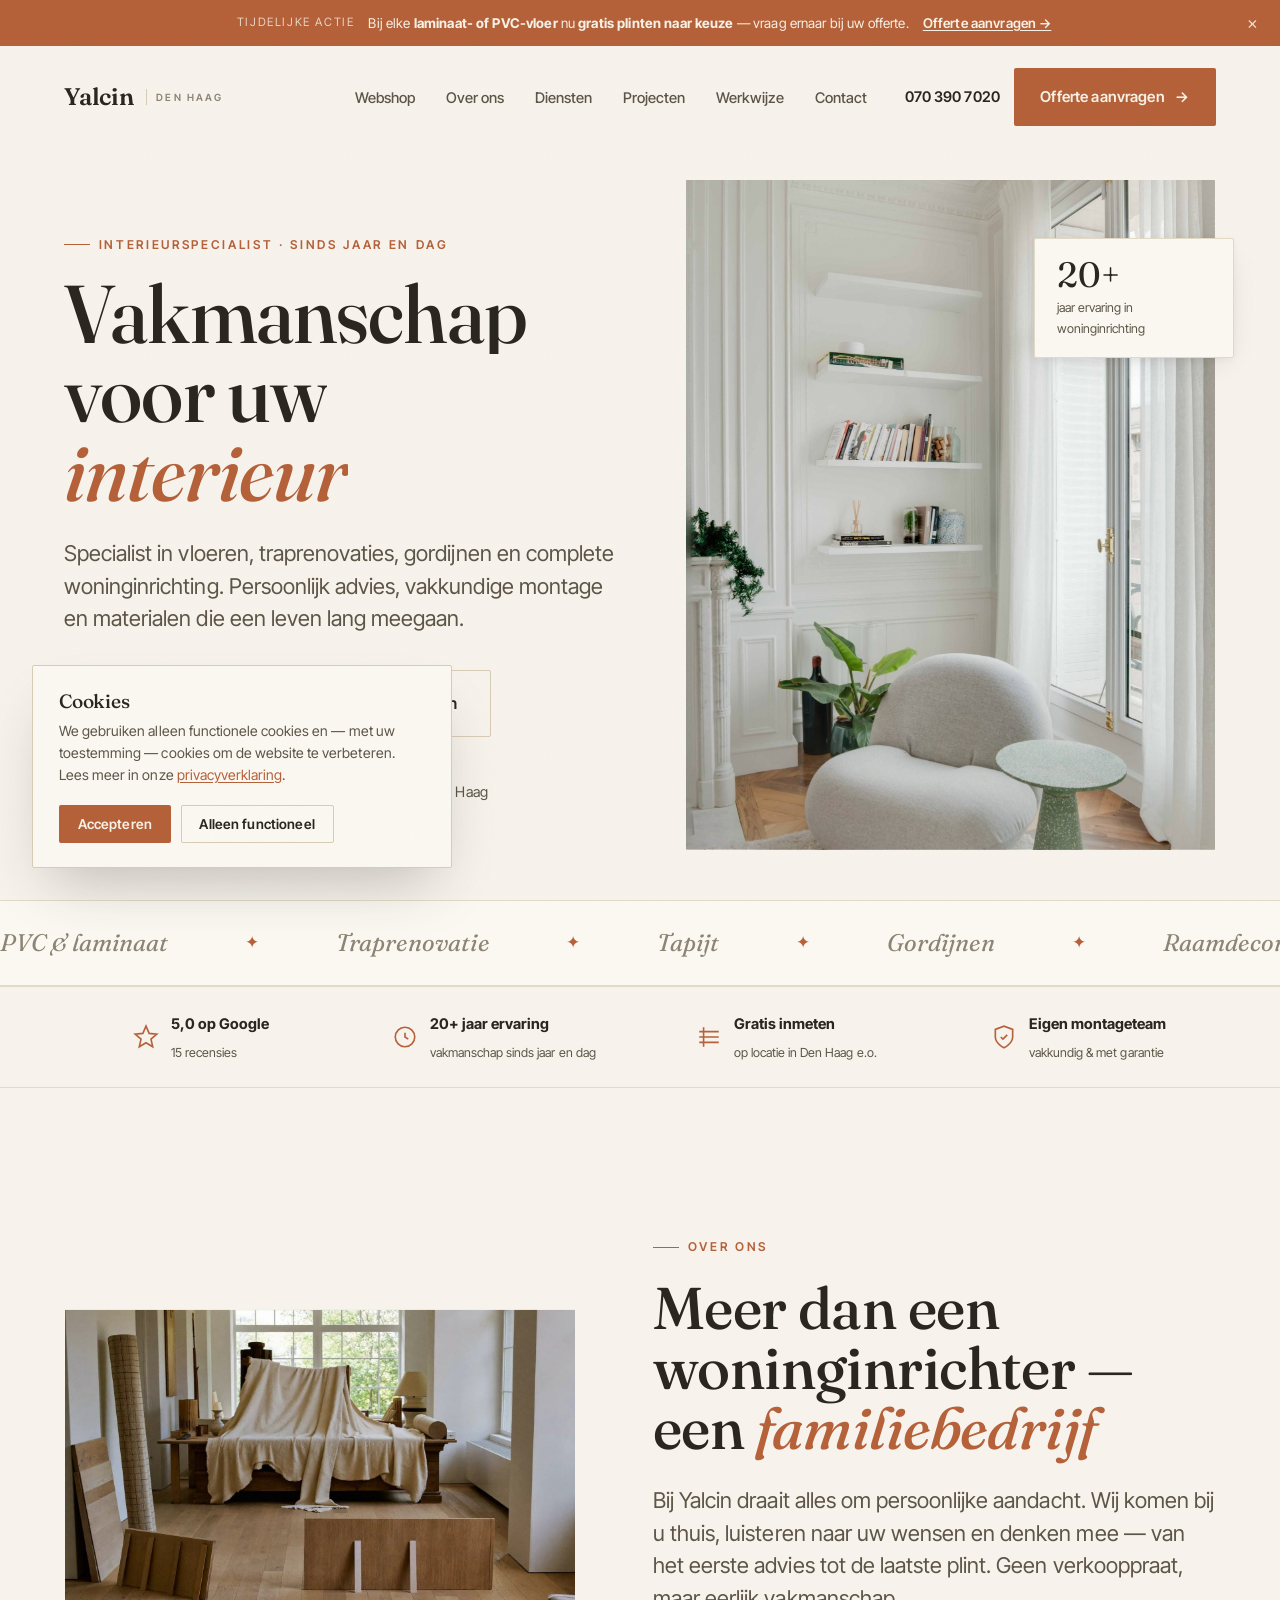
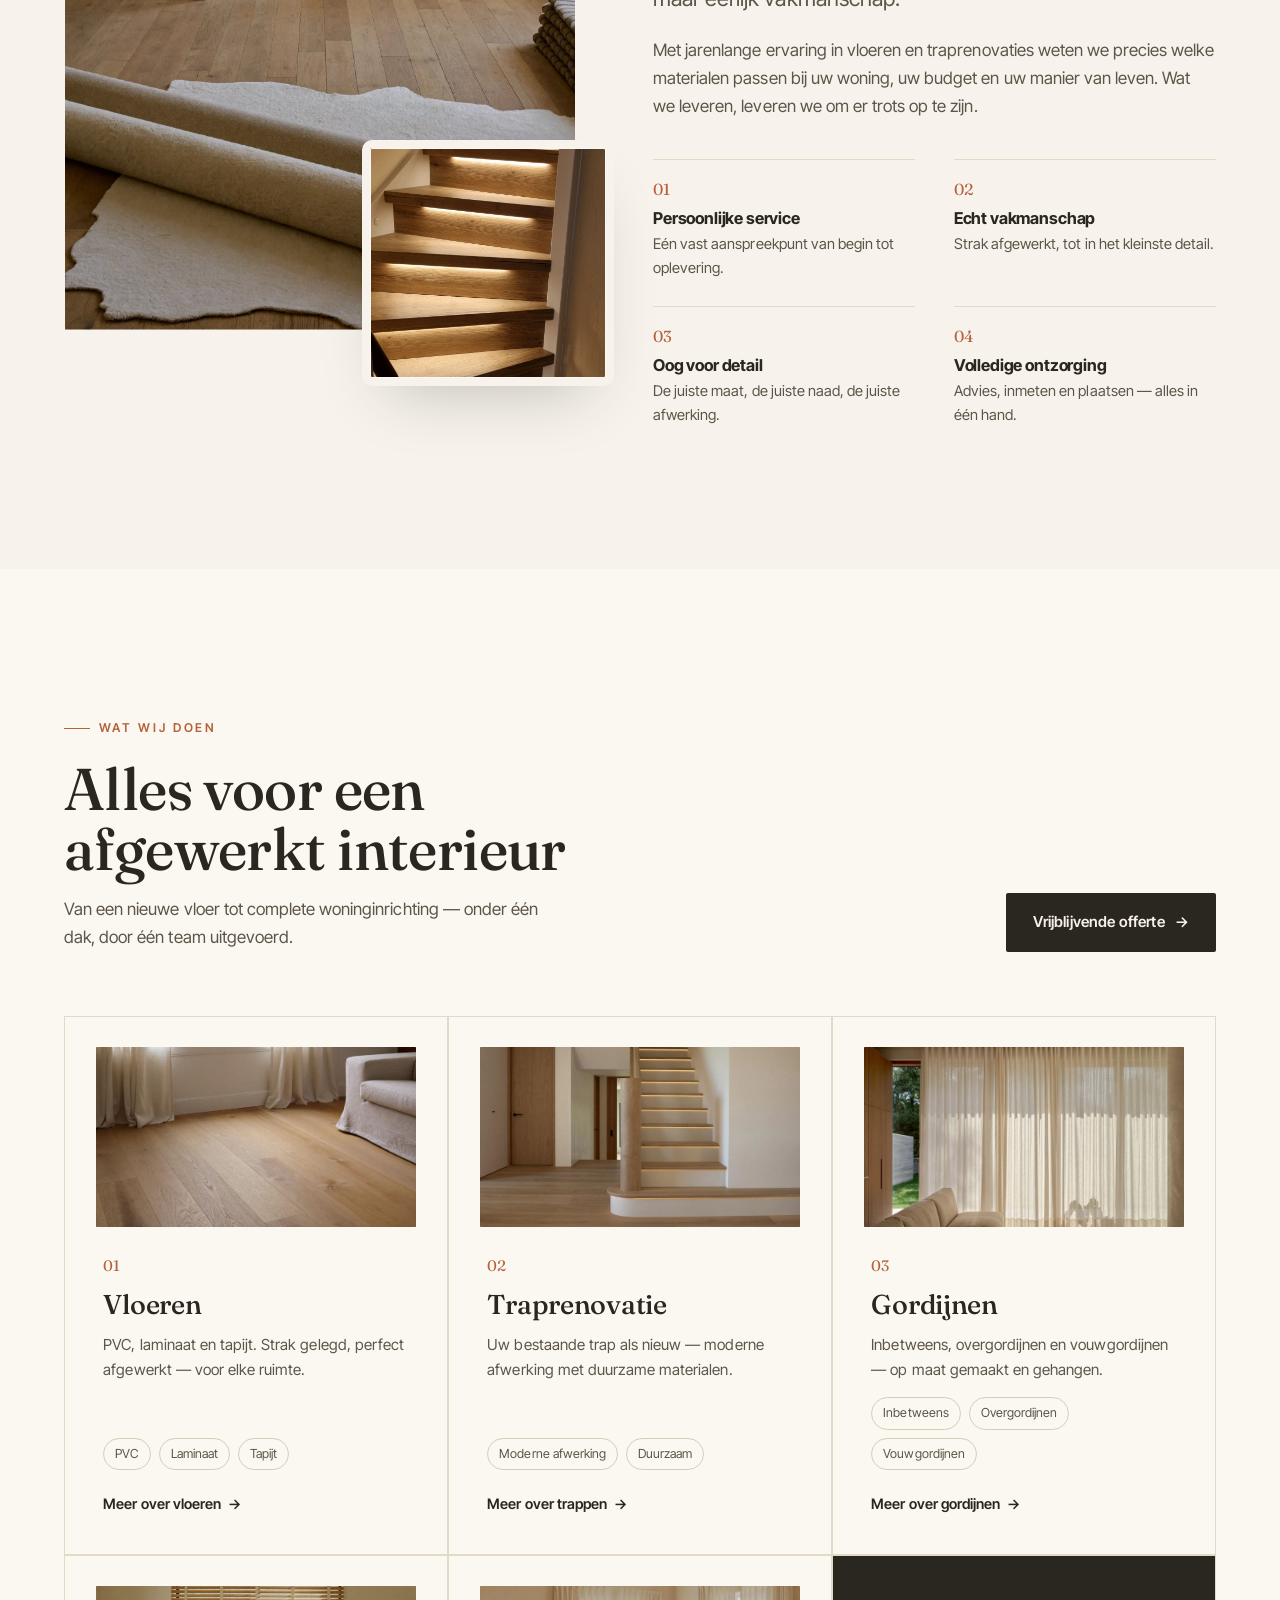
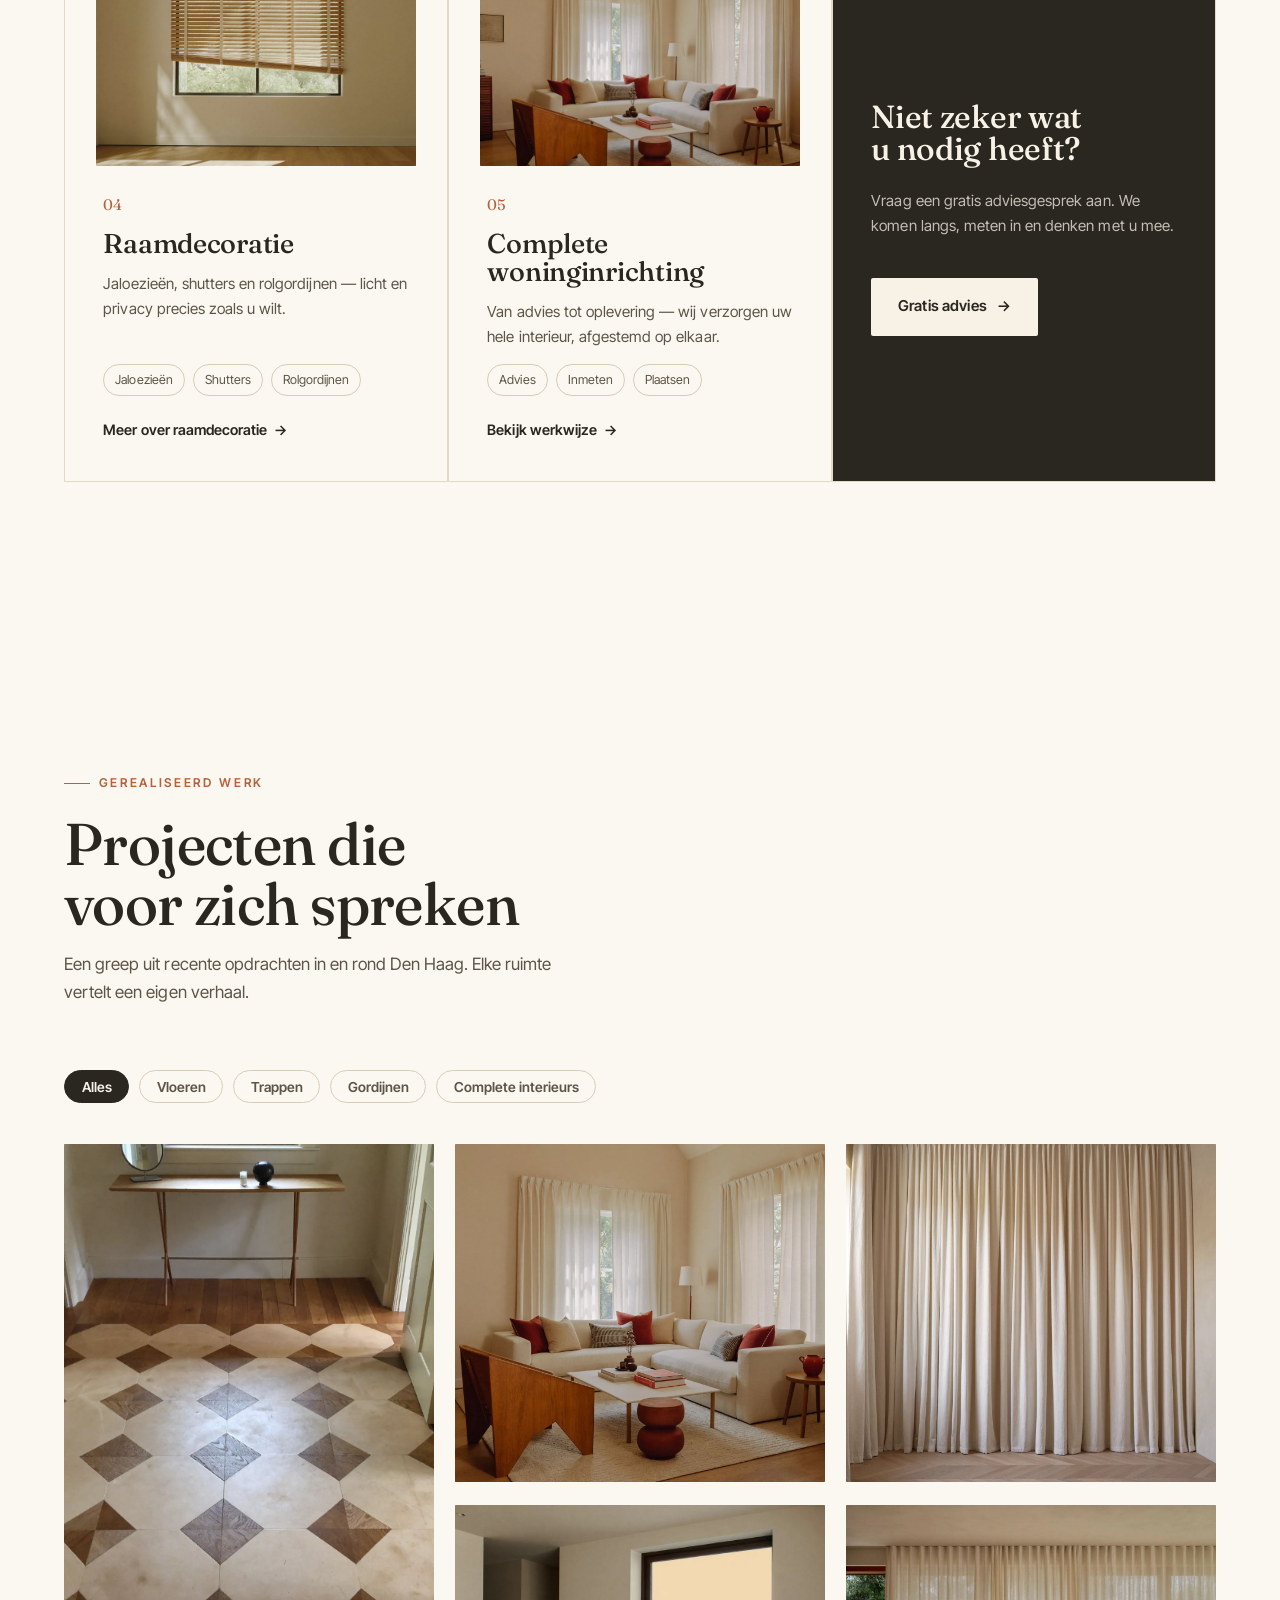
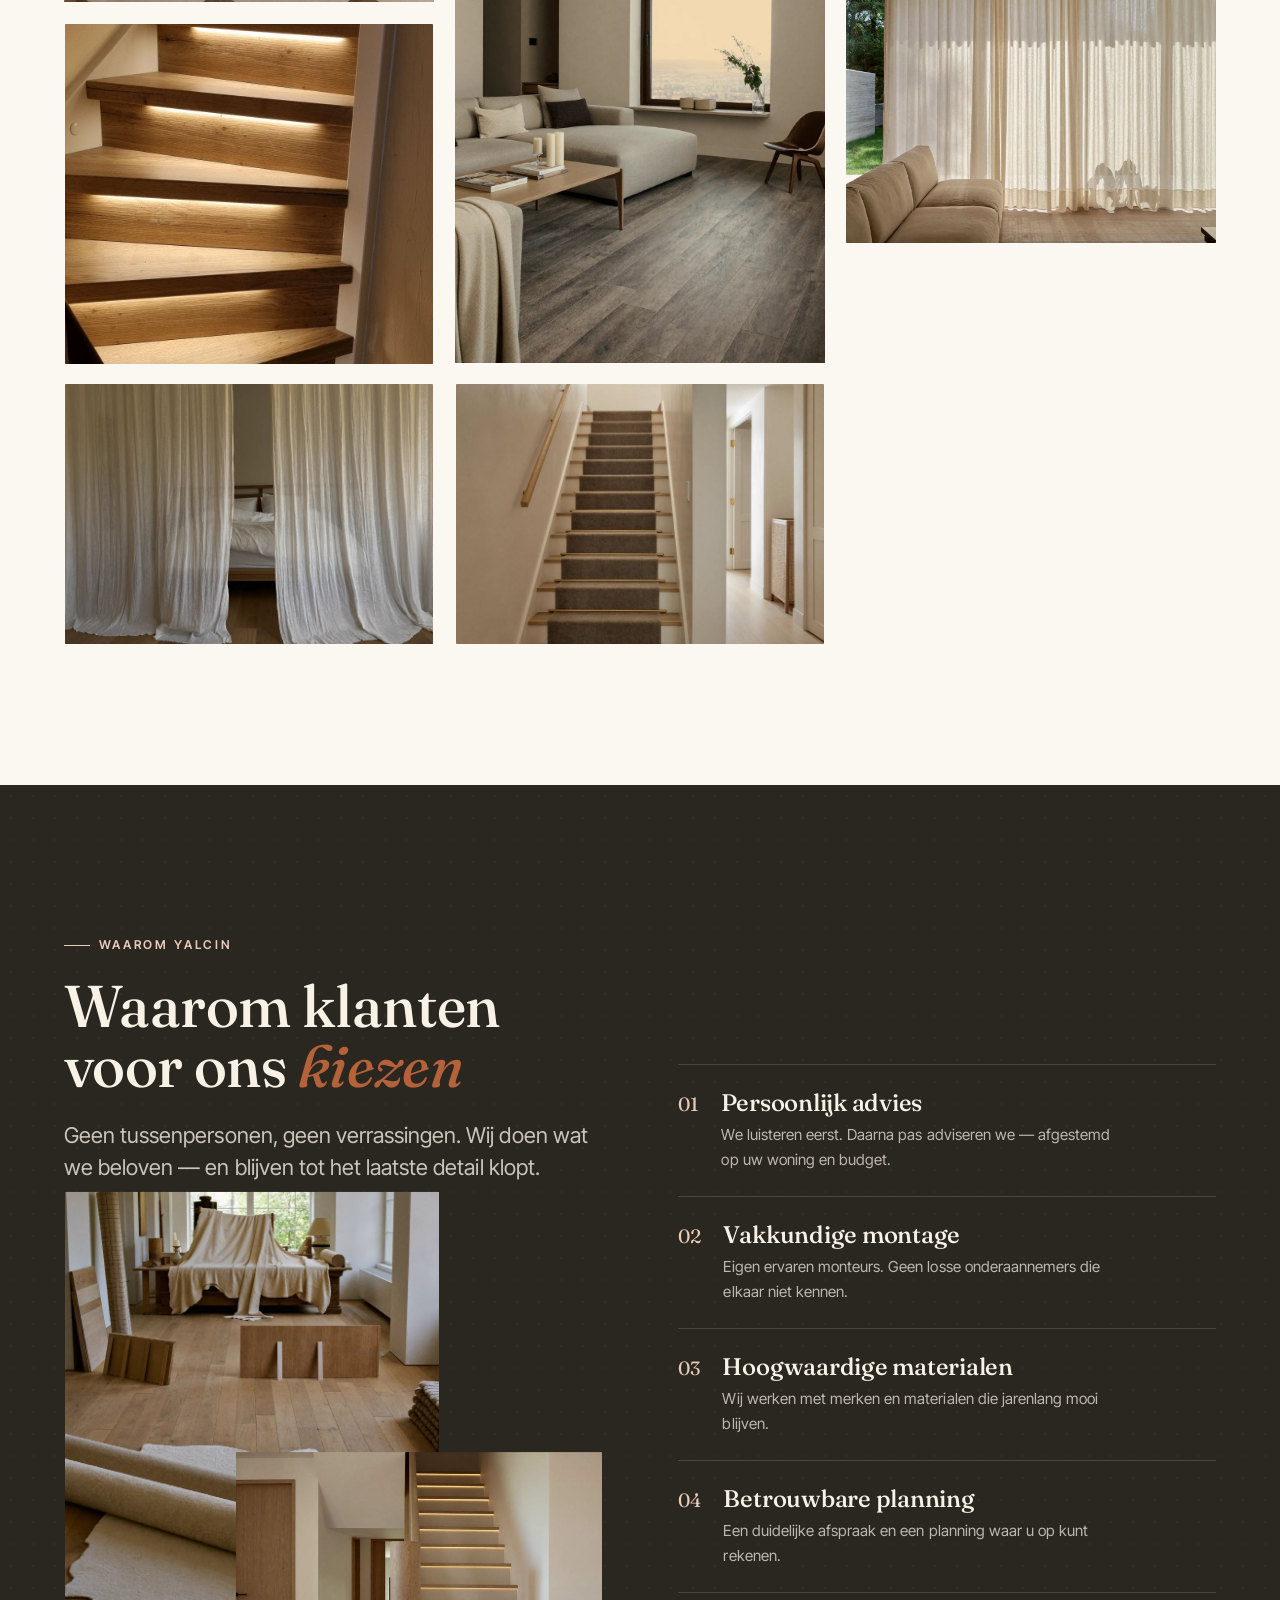
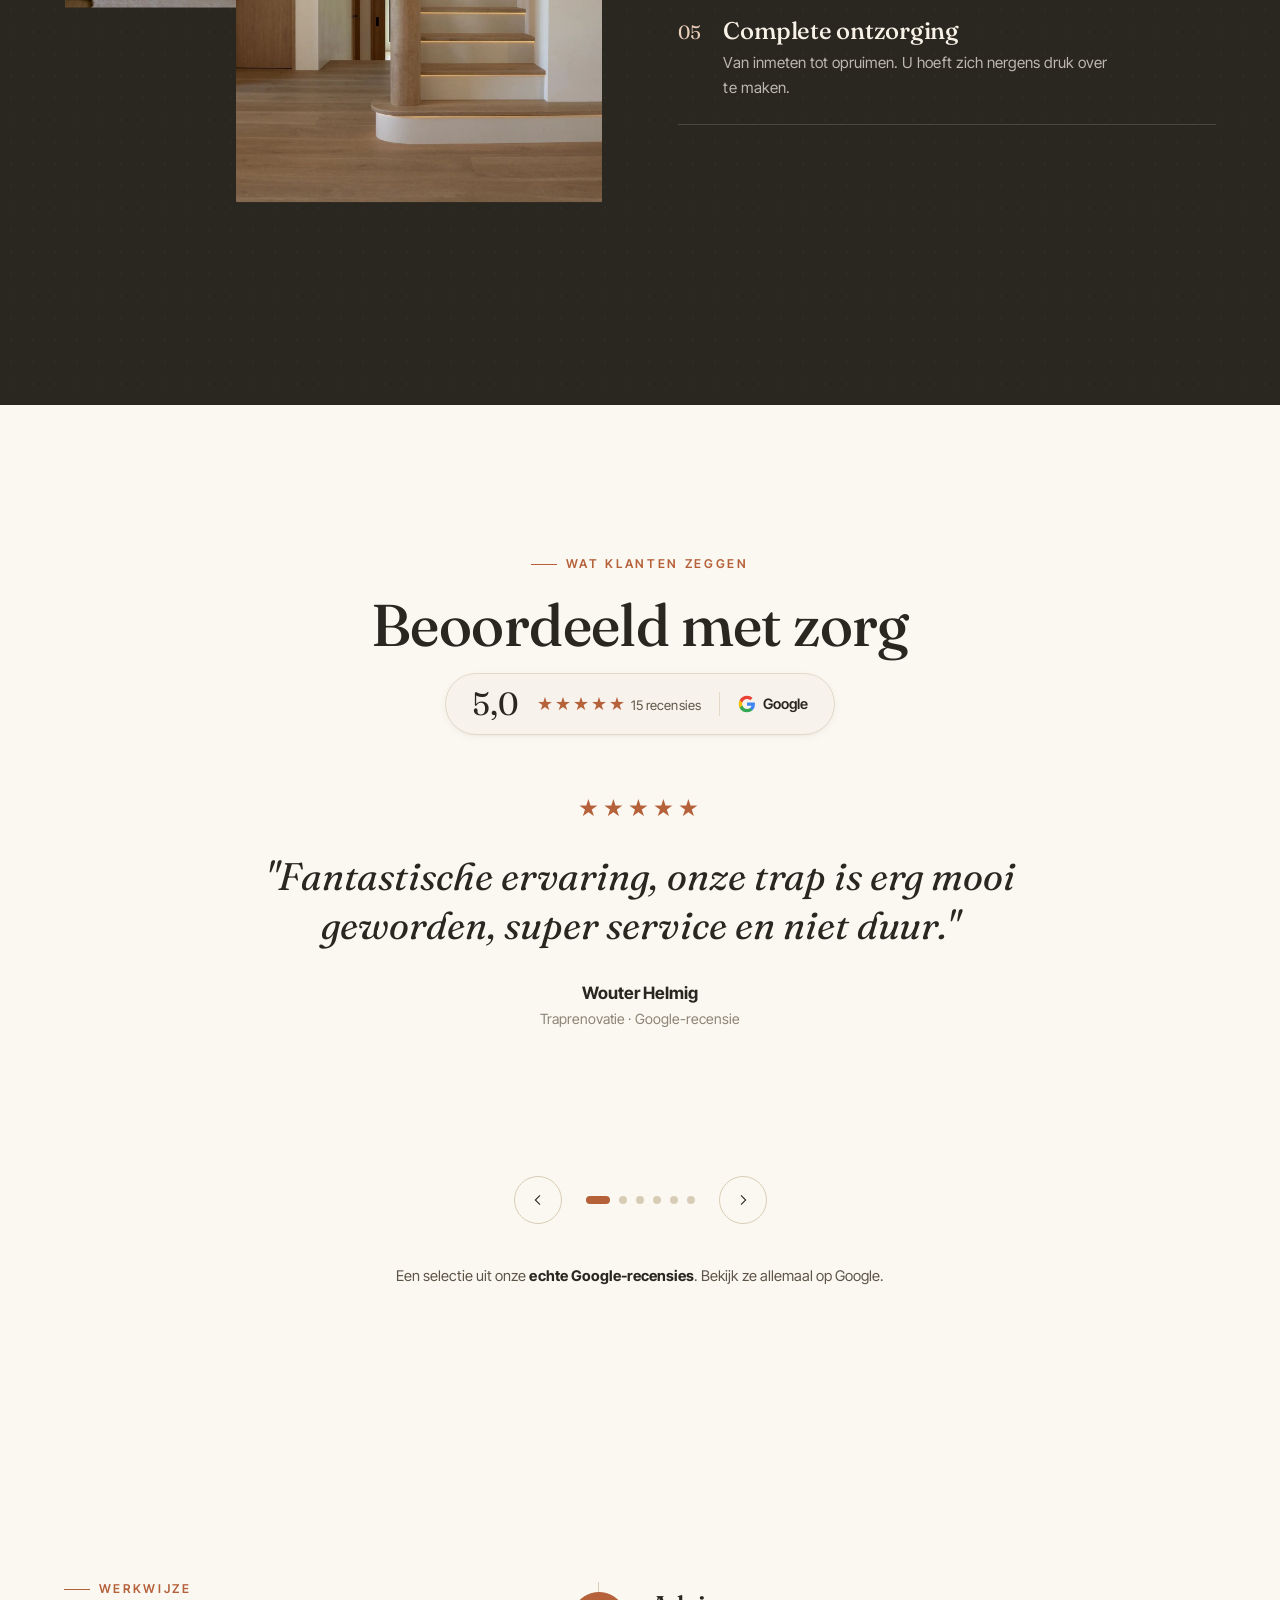
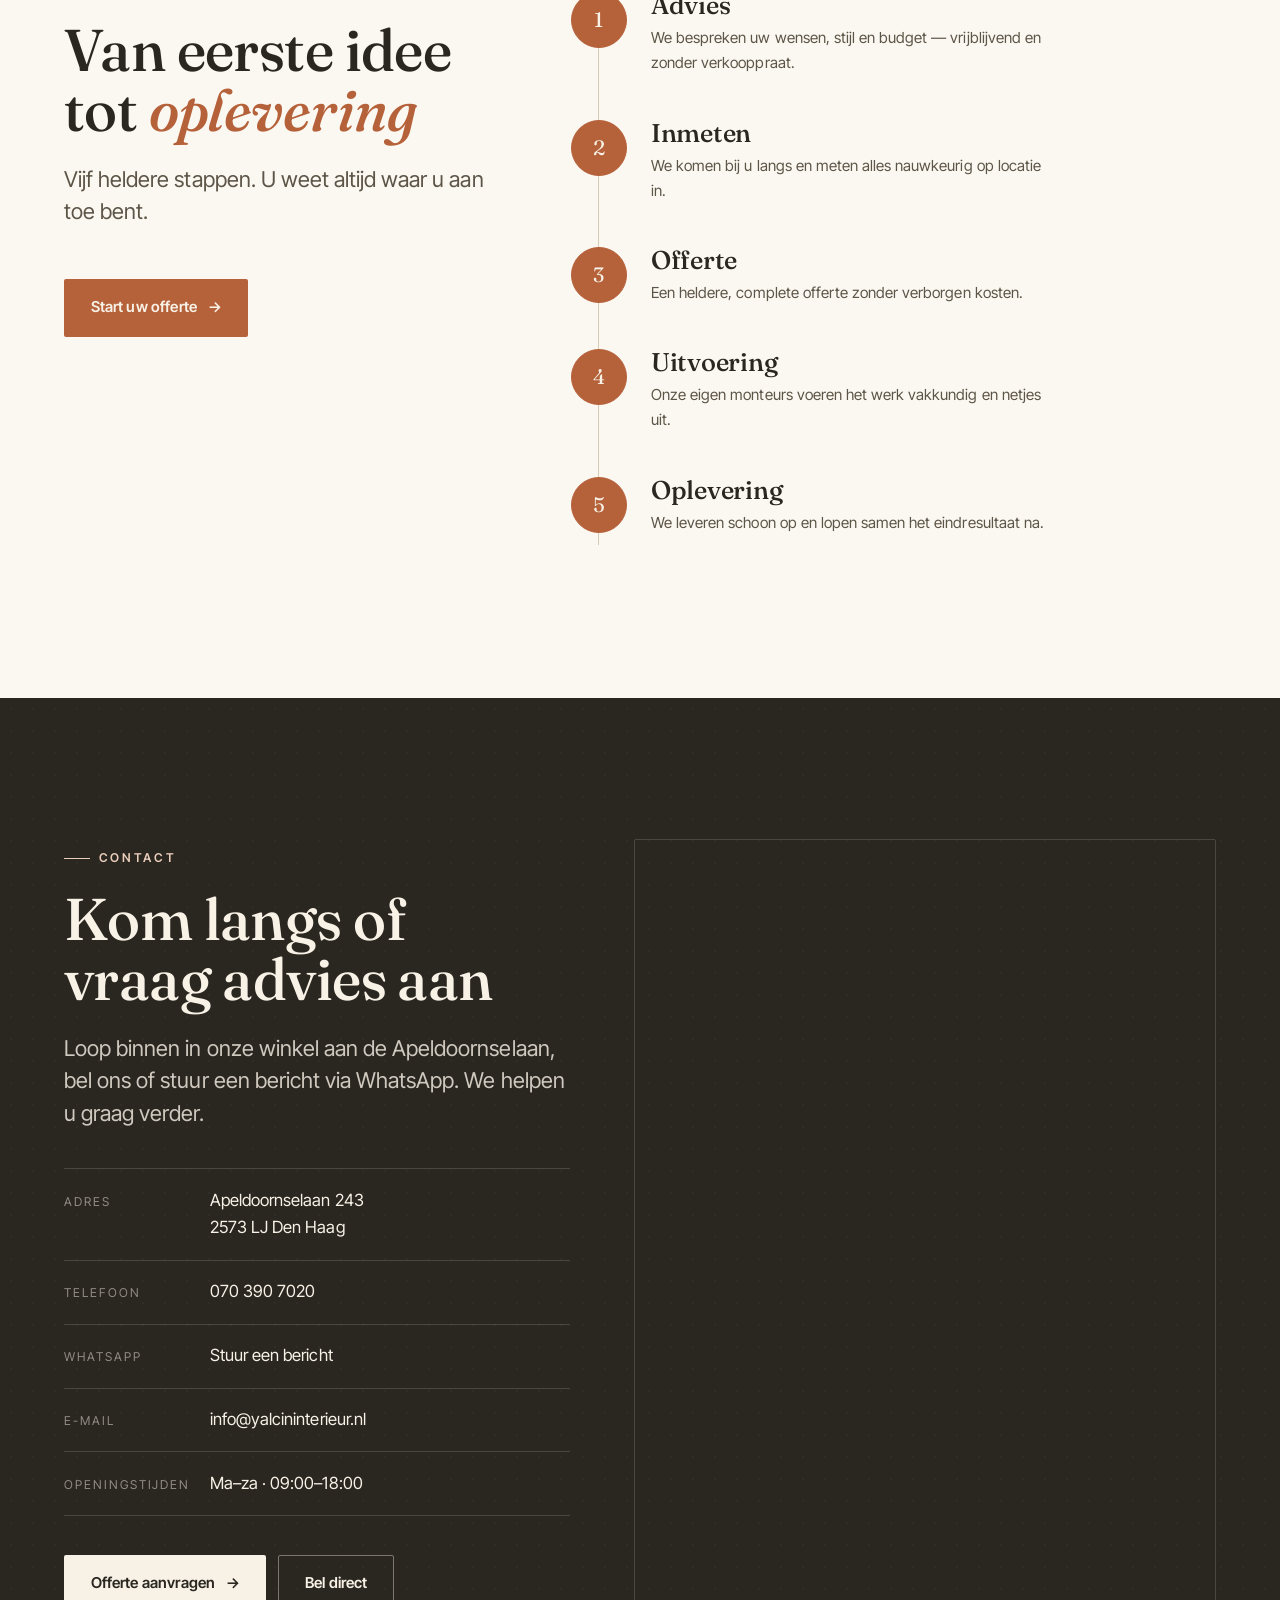
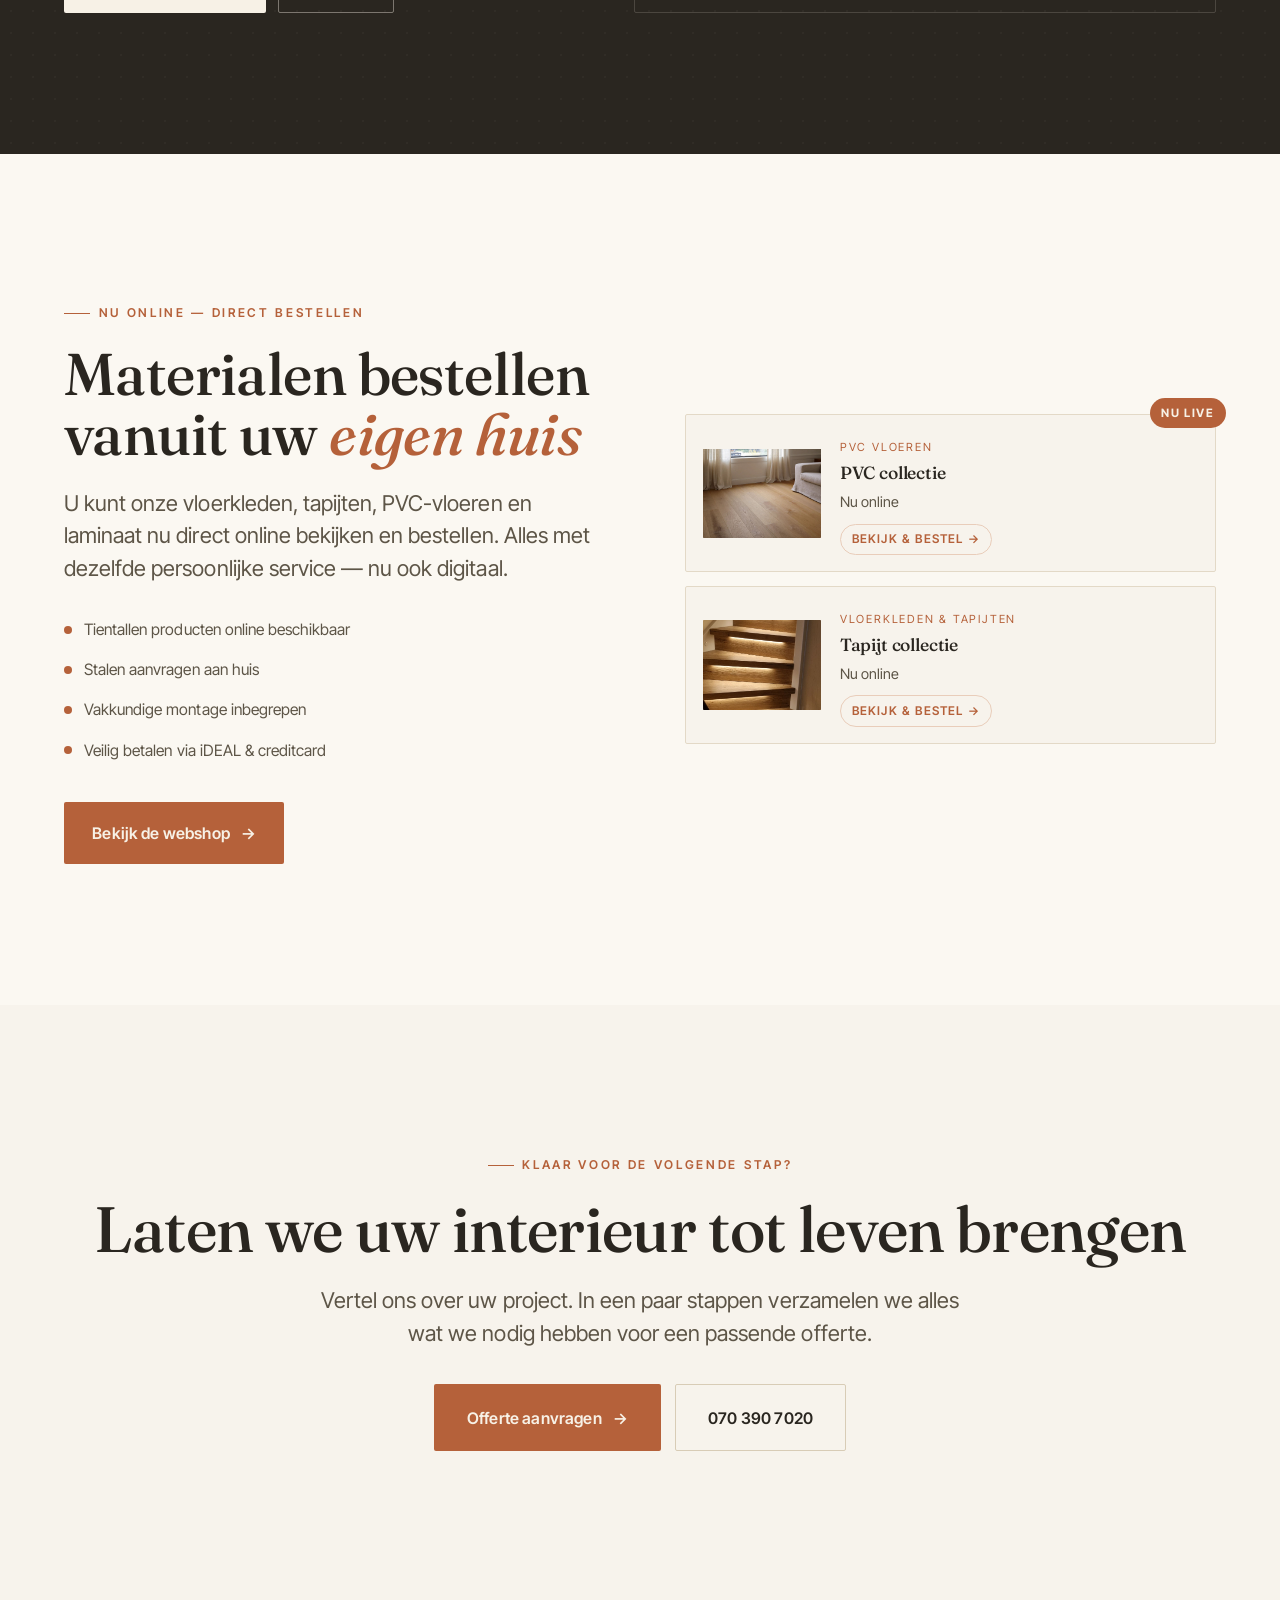
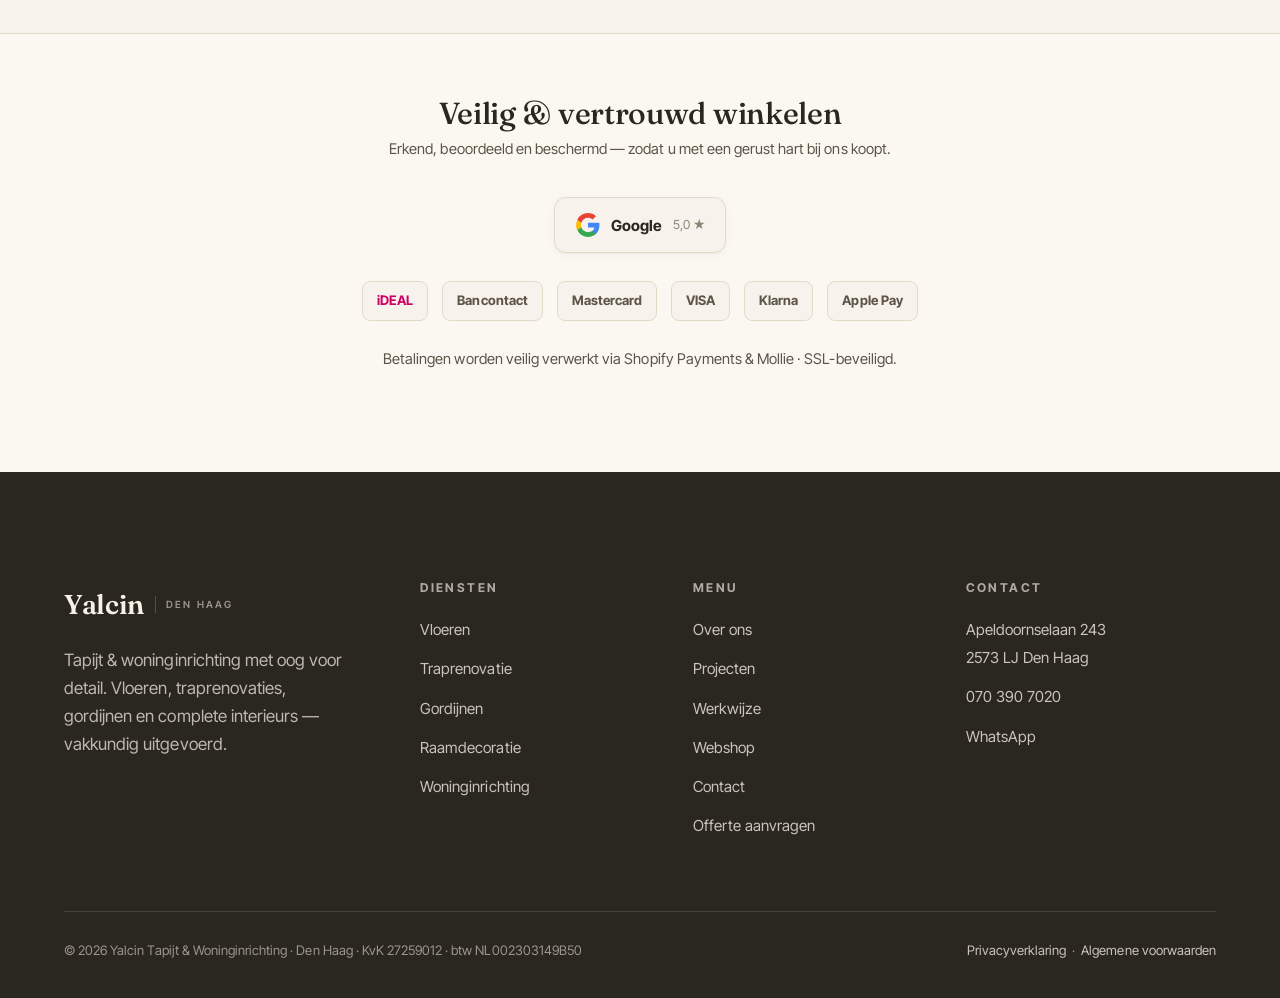
==== commit 0d0d990d: "Postcode overal naar 2573 LJ Apeldoornselaan 243 in Den Haag heeft volgens de BAG postcode 2573 LJ. " ====
--- a/index.html
+++ b/index.html
@@ -38,7 +38,7 @@
   "address": {
     "@type": "PostalAddress",
     "streetAddress": "Apeldoornselaan 243",
-    "postalCode": "2573 LE",
+    "postalCode": "2573 LJ",
     "addressLocality": "Den Haag",
     "addressRegion": "Zuid-Holland",
     "addressCountry": "NL"
@@ -723,7 +723,7 @@
         <h2 class="section-title">Kom langs of<br>vraag advies aan</h2>
         <p class="lead" style="color:rgba(247,241,230,.8);margin-top:1.4rem">Loop binnen in onze winkel aan de Apeldoornselaan, bel ons of stuur een bericht via WhatsApp. We helpen u graag verder.</p>
         <ul class="contact-rows">
-          <li class="contact-row"><span class="k">Adres</span><span class="v">Apeldoornselaan 243<br>2573 LE Den Haag</span></li>
+          <li class="contact-row"><span class="k">Adres</span><span class="v">Apeldoornselaan 243<br>2573 LJ Den Haag</span></li>
           <li class="contact-row"><span class="k">Telefoon</span><span class="v"><a href="tel:+31703907020">070 390 7020</a></span></li>
           <li class="contact-row"><span class="k">WhatsApp</span><span class="v"><a href="https://wa.me/31703907020" target="_blank" rel="noopener">Stuur een bericht</a></span></li>
           <li class="contact-row"><span class="k">E-mail</span><span class="v"><a href="mailto:info@yalcininterieur.nl">info@yalcininterieur.nl</a></span></li>
@@ -736,7 +736,7 @@
       </div>
       <div class="contact-map" data-reveal data-reveal-d="1">
         <iframe title="Locatie Yalcin Tapijt & Woninginrichting" loading="lazy" referrerpolicy="no-referrer-when-downgrade"
-          src="https://www.google.com/maps?q=Apeldoornselaan+243,+2573+LE+Den+Haag&output=embed"></iframe>
+          src="https://www.google.com/maps?q=Apeldoornselaan+243,+2573+LJ+Den+Haag&output=embed"></iframe>
       </div>
     </div>
   </div>
@@ -860,7 +860,7 @@
       <div>
         <h4>Contact</h4>
         <ul class="footer-links">
-          <li><a href="https://www.google.com/maps?q=Apeldoornselaan+243,+2573+LE+Den+Haag" target="_blank" rel="noopener">Apeldoornselaan 243<br>2573 LE Den Haag</a></li>
+          <li><a href="https://www.google.com/maps?q=Apeldoornselaan+243,+2573+LJ+Den+Haag" target="_blank" rel="noopener">Apeldoornselaan 243<br>2573 LJ Den Haag</a></li>
           <li><a href="tel:+31703907020">070 390 7020</a></li>
           <li><a href="https://wa.me/31703907020" target="_blank" rel="noopener">WhatsApp</a></li>
         </ul>
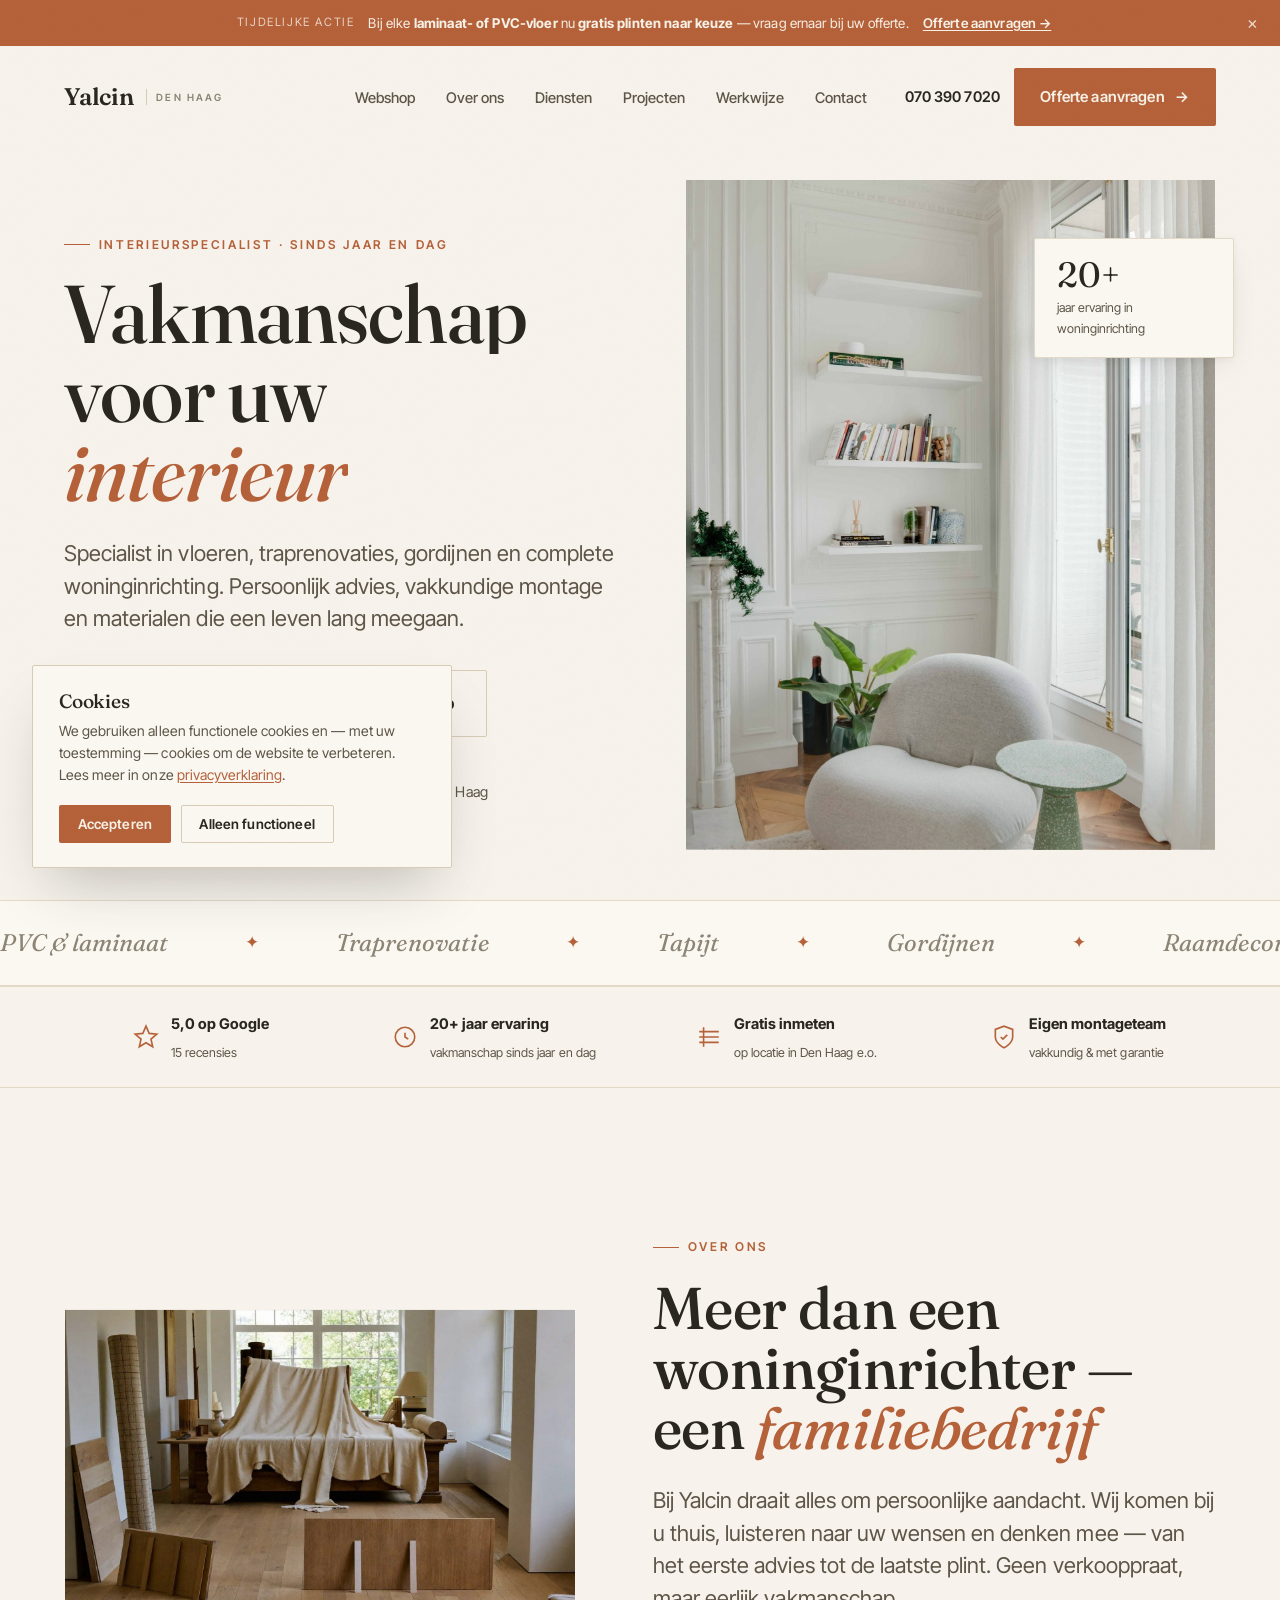
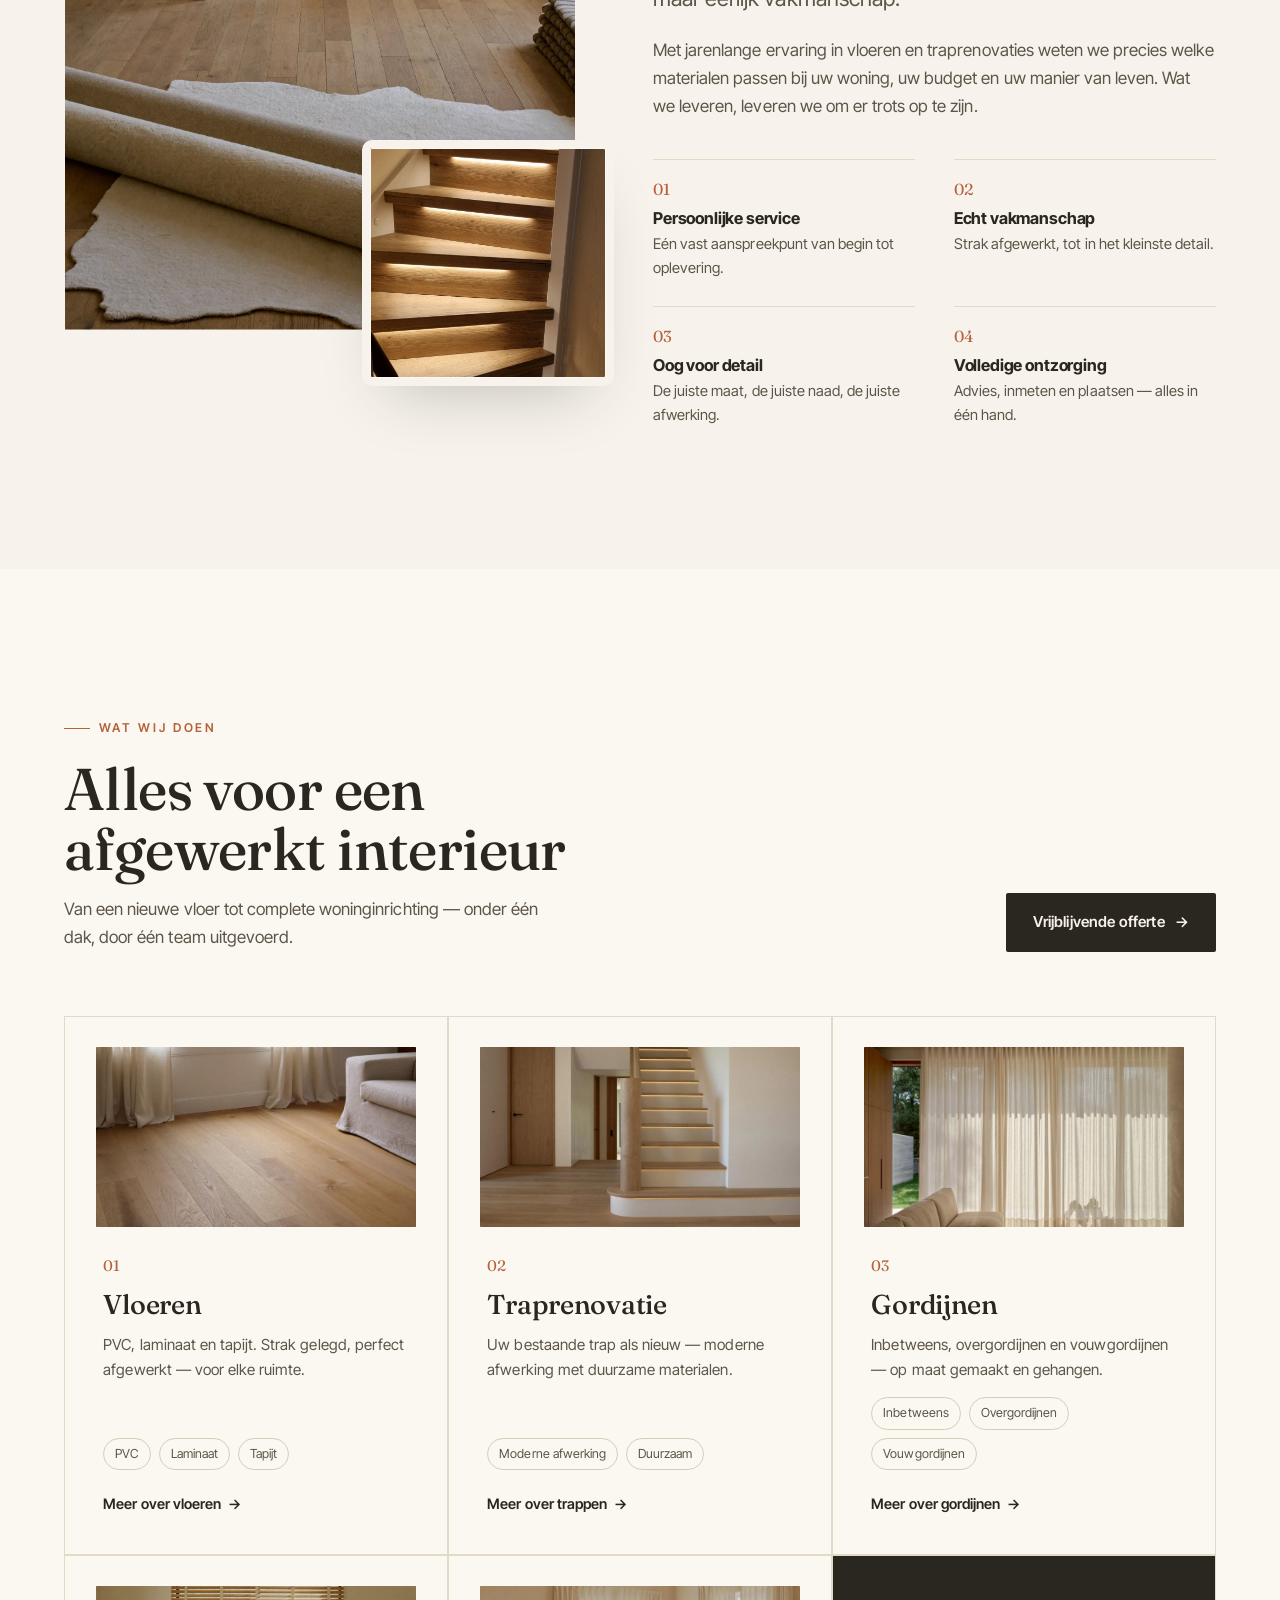
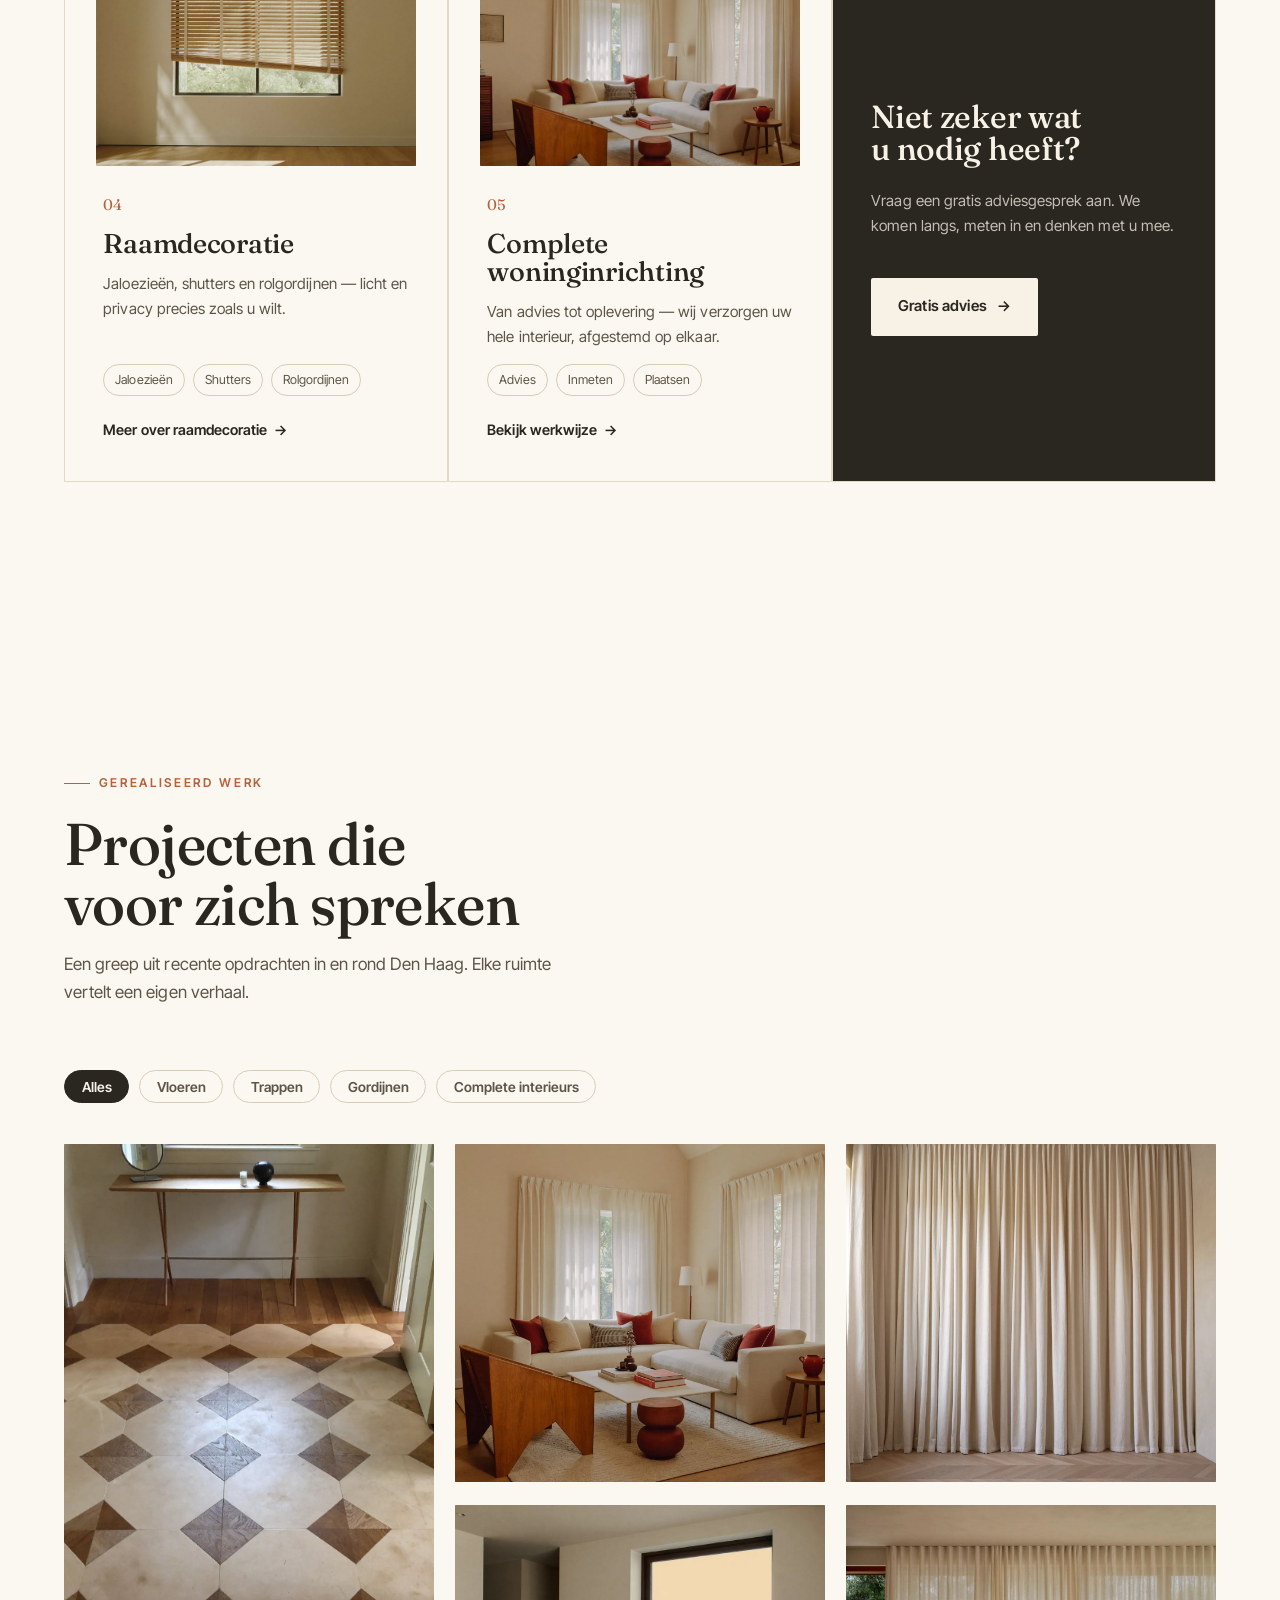
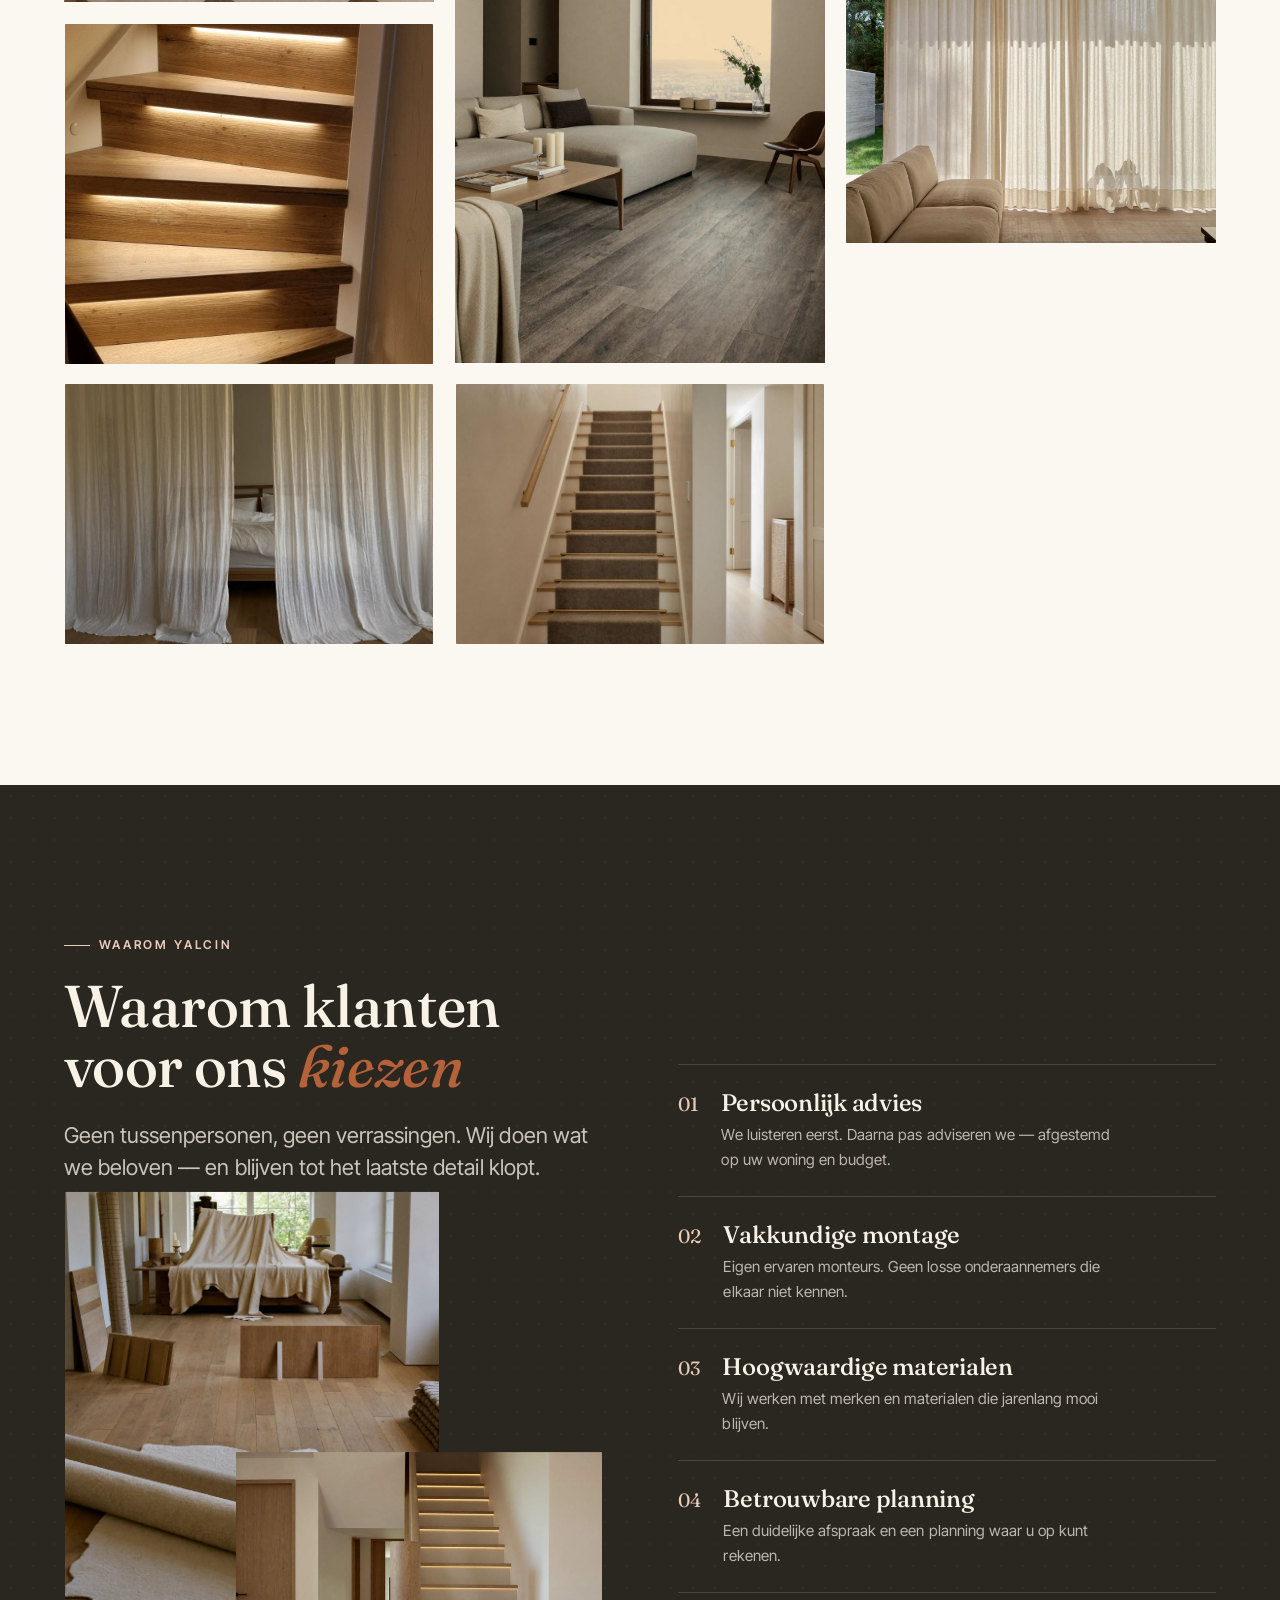
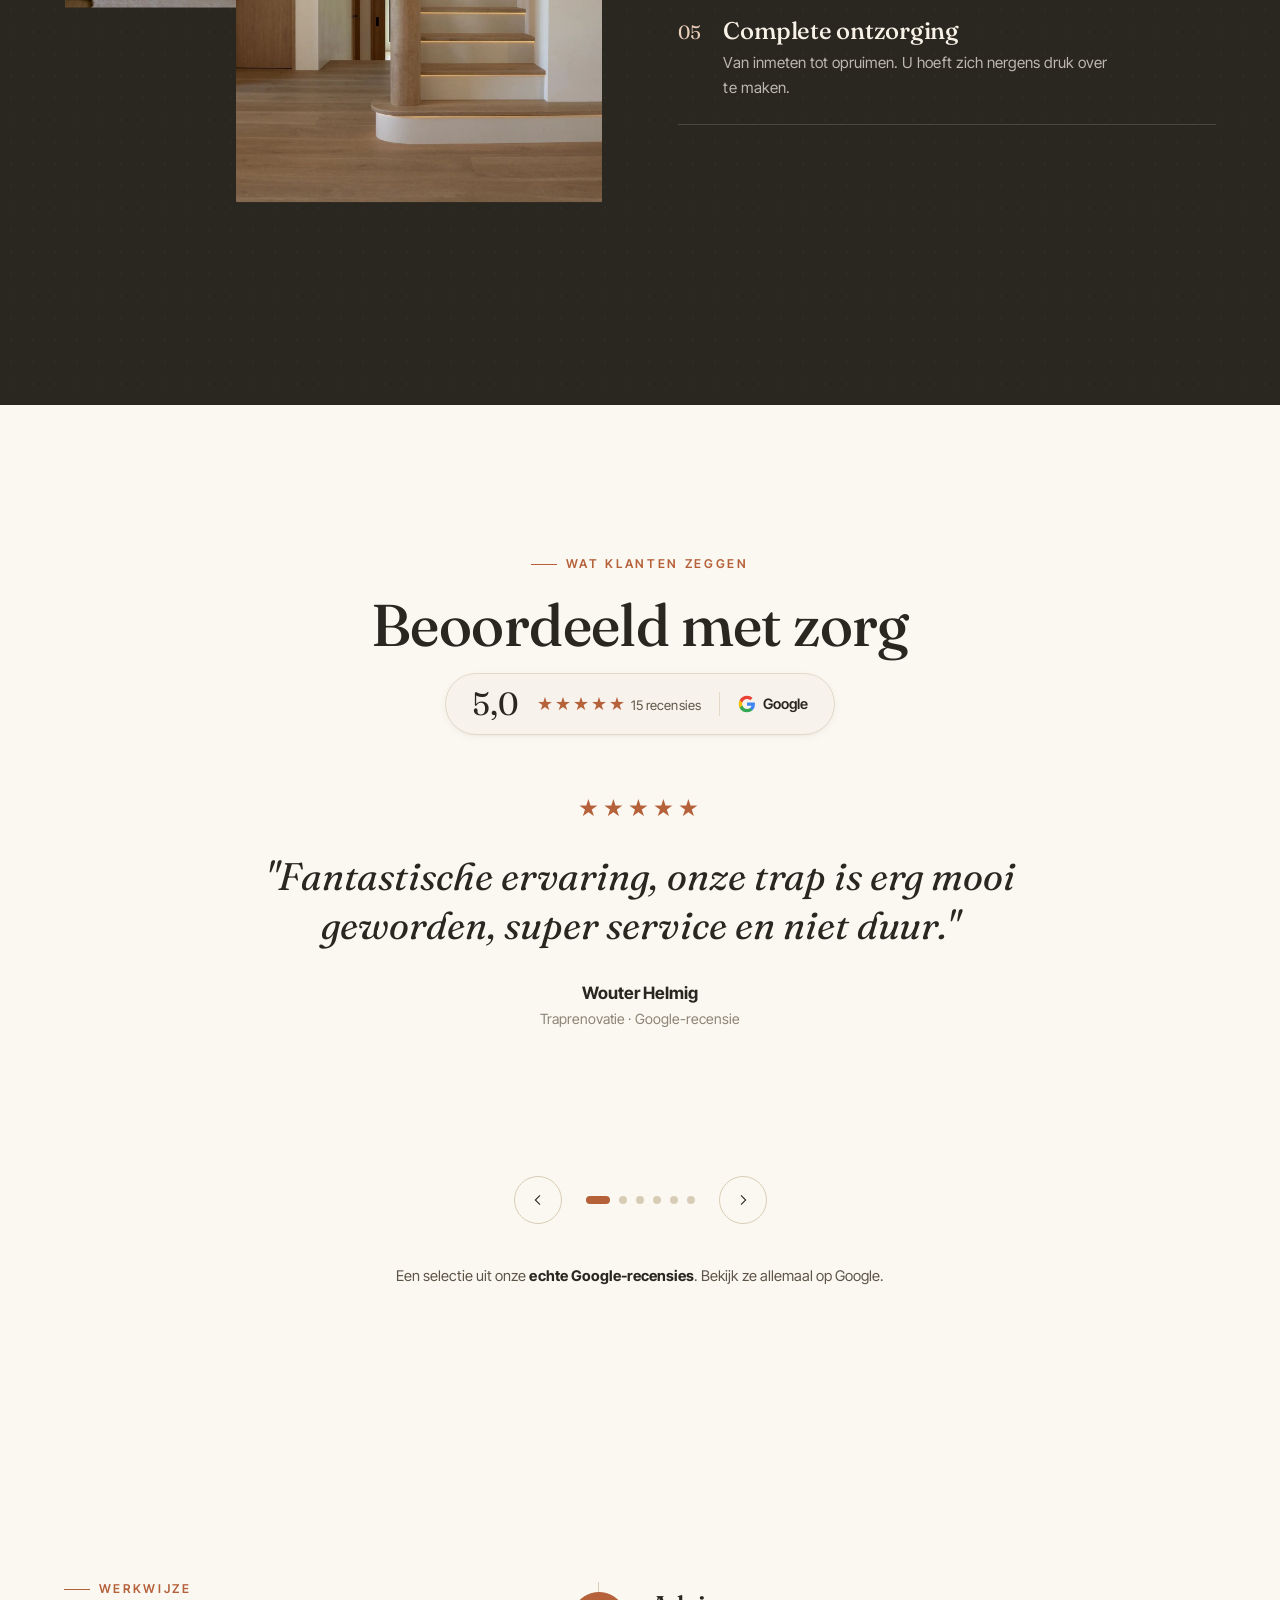
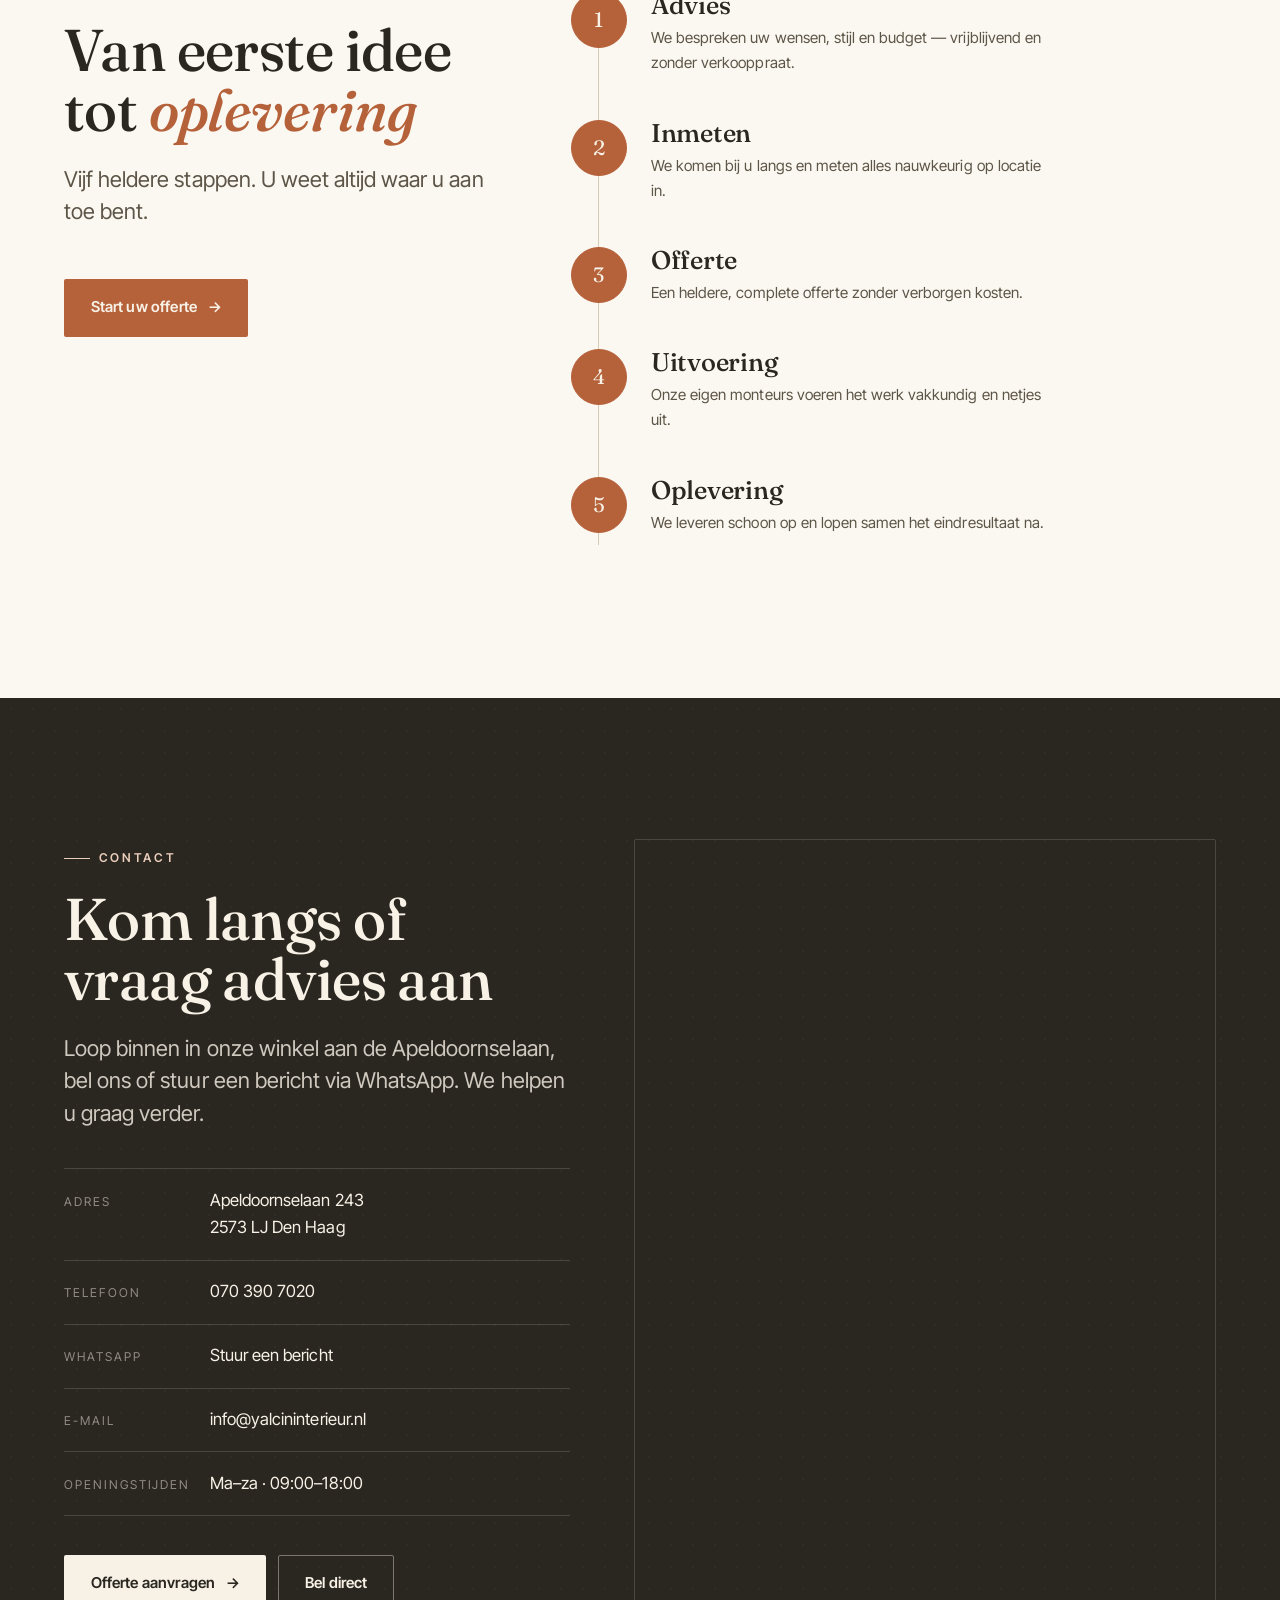
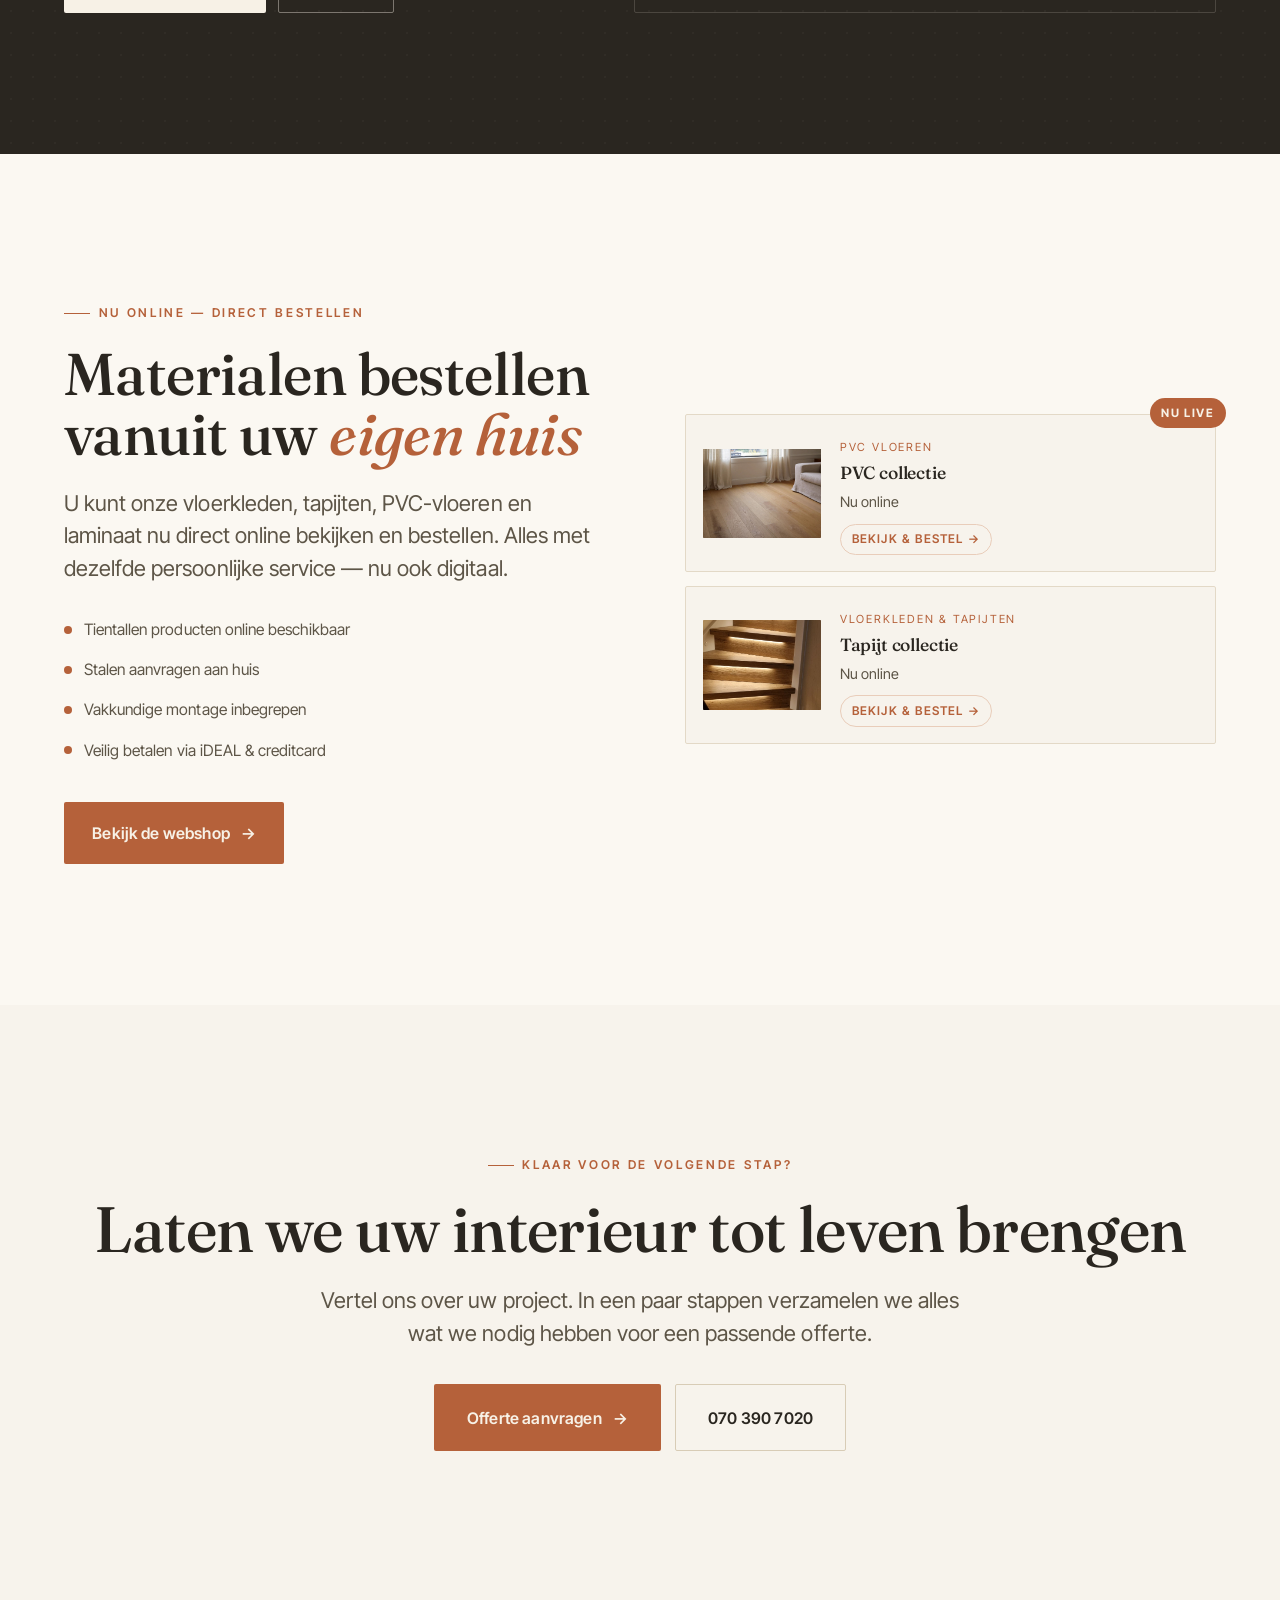
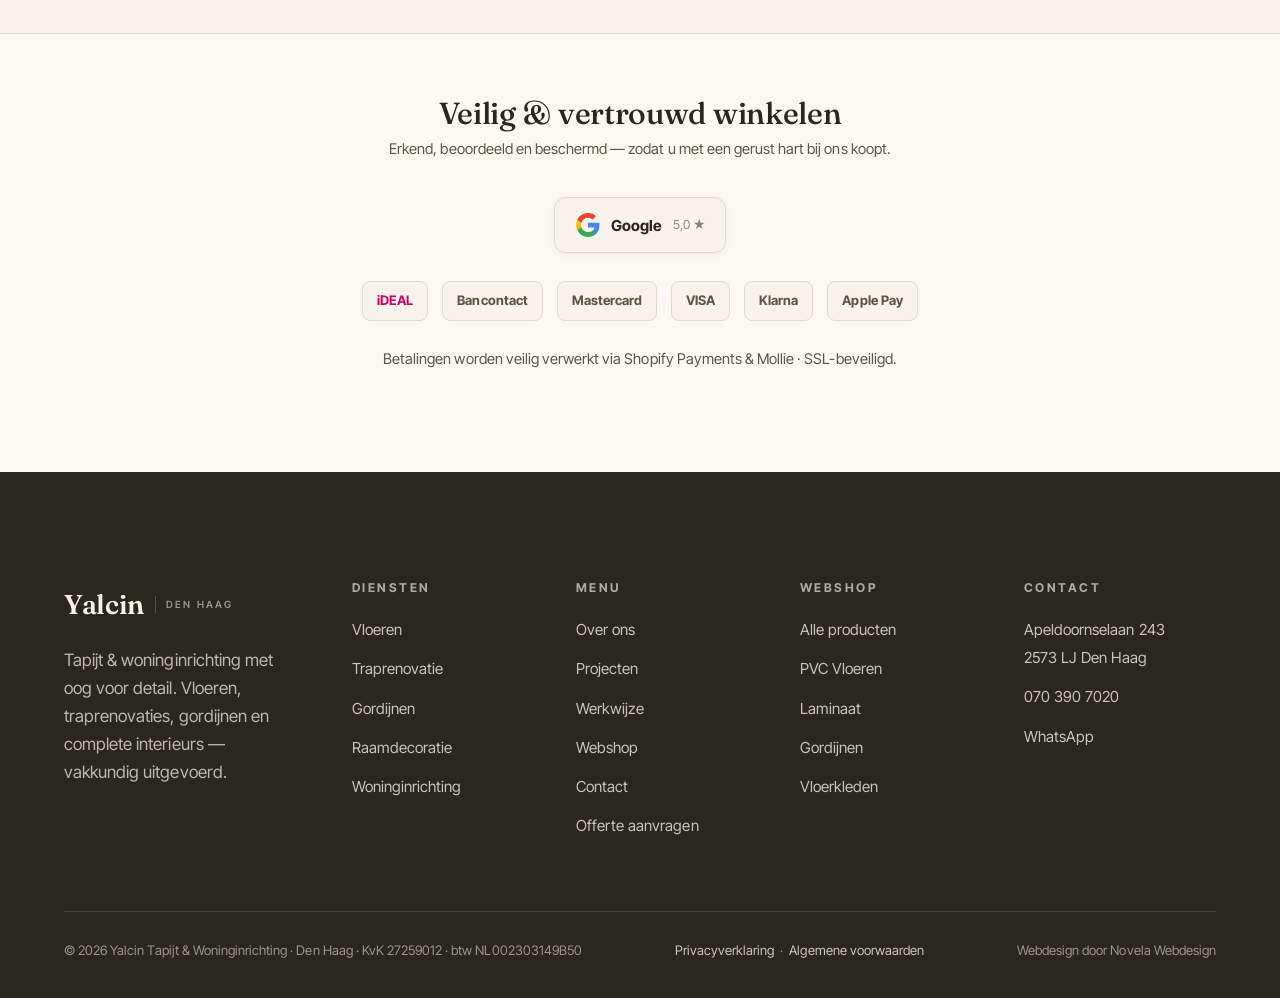
==== commit 08c3e5f6: "feat: voorraad-categorie, admin verbeteringen en webshop prominenter - Nieuwe categorie "Op voorraad" ====
--- a/index.html
+++ b/index.html
@@ -404,7 +404,7 @@
       <p class="lead hero-sub">Specialist in vloeren, traprenovaties, gordijnen en complete woninginrichting. Persoonlijk advies, vakkundige montage en materialen die een leven lang meegaan.</p>
       <div class="hero-actions">
         <a href="offerte.html" class="btn btn-primary btn-lg">Offerte aanvragen <span class="arr">→</span></a>
-        <a href="#projecten" class="btn btn-ghost btn-lg">Bekijk projecten</a>
+        <a href="webshop.html" class="btn btn-ghost btn-lg">Bekijk webshop</a>
       </div>
       <div class="hero-trust">
         <span class="stars">★★★★★</span>
@@ -858,6 +858,16 @@
         </ul>
       </div>
       <div>
+        <h4>Webshop</h4>
+        <ul class="footer-links">
+          <li><a href="webshop.html">Alle producten</a></li>
+          <li><a href="webshop.html#" onclick="location.href='webshop.html';return true;">PVC Vloeren</a></li>
+          <li><a href="webshop.html">Laminaat</a></li>
+          <li><a href="webshop.html">Gordijnen</a></li>
+          <li><a href="webshop.html">Vloerkleden</a></li>
+        </ul>
+      </div>
+      <div>
         <h4>Contact</h4>
         <ul class="footer-links">
           <li><a href="https://www.google.com/maps?q=Apeldoornselaan+243,+2573+LJ+Den+Haag" target="_blank" rel="noopener">Apeldoornselaan 243<br>2573 LJ Den Haag</a></li>
@@ -869,6 +879,7 @@
     <div class="footer-bottom">
       <span>© <span id="yr"></span> Yalcin Tapijt &amp; Woninginrichting · Den Haag · KvK 27259012 · btw NL002303149B50</span>
       <span class="footer-legal"><a href="privacy.html">Privacyverklaring</a> · <a href="voorwaarden.html">Algemene voorwaarden</a></span>
+      <span>Webdesign door <a href="https://novelawebdesign.nl" target="_blank" rel="noopener">Novela Webdesign</a></span>
     </div>
   </div>
 </footer>
--- a/styles.css
+++ b/styles.css
@@ -390,7 +390,7 @@
 .footer .brand-tag { color: rgba(247,241,230,.55); border-color: rgba(247,241,230,.2); }
 .footer-grid {
   display: grid;
-  grid-template-columns: 1.4fr 1fr 1fr 1.2fr;
+  grid-template-columns: 1.4fr 1fr 1fr 1fr 1.2fr;
   gap: clamp(32px, 5vw, 72px);
   align-items: start;
 }
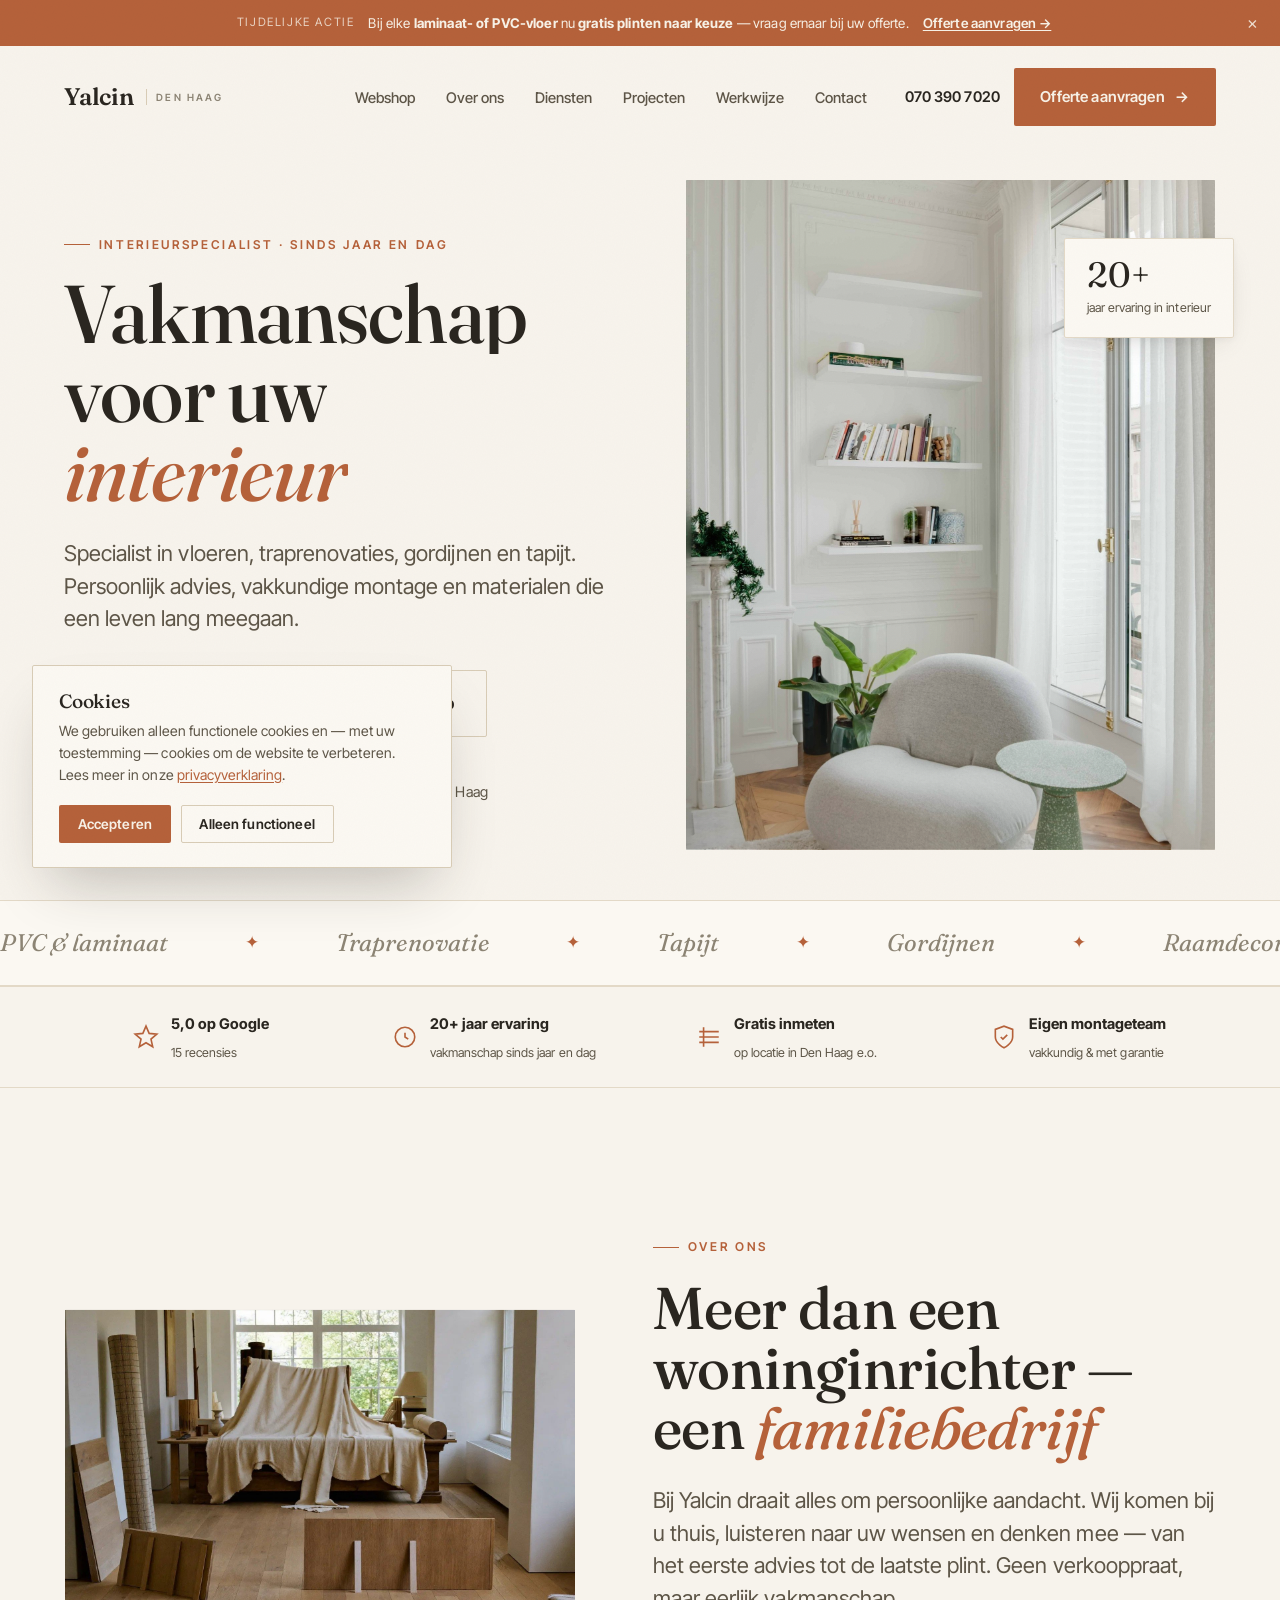
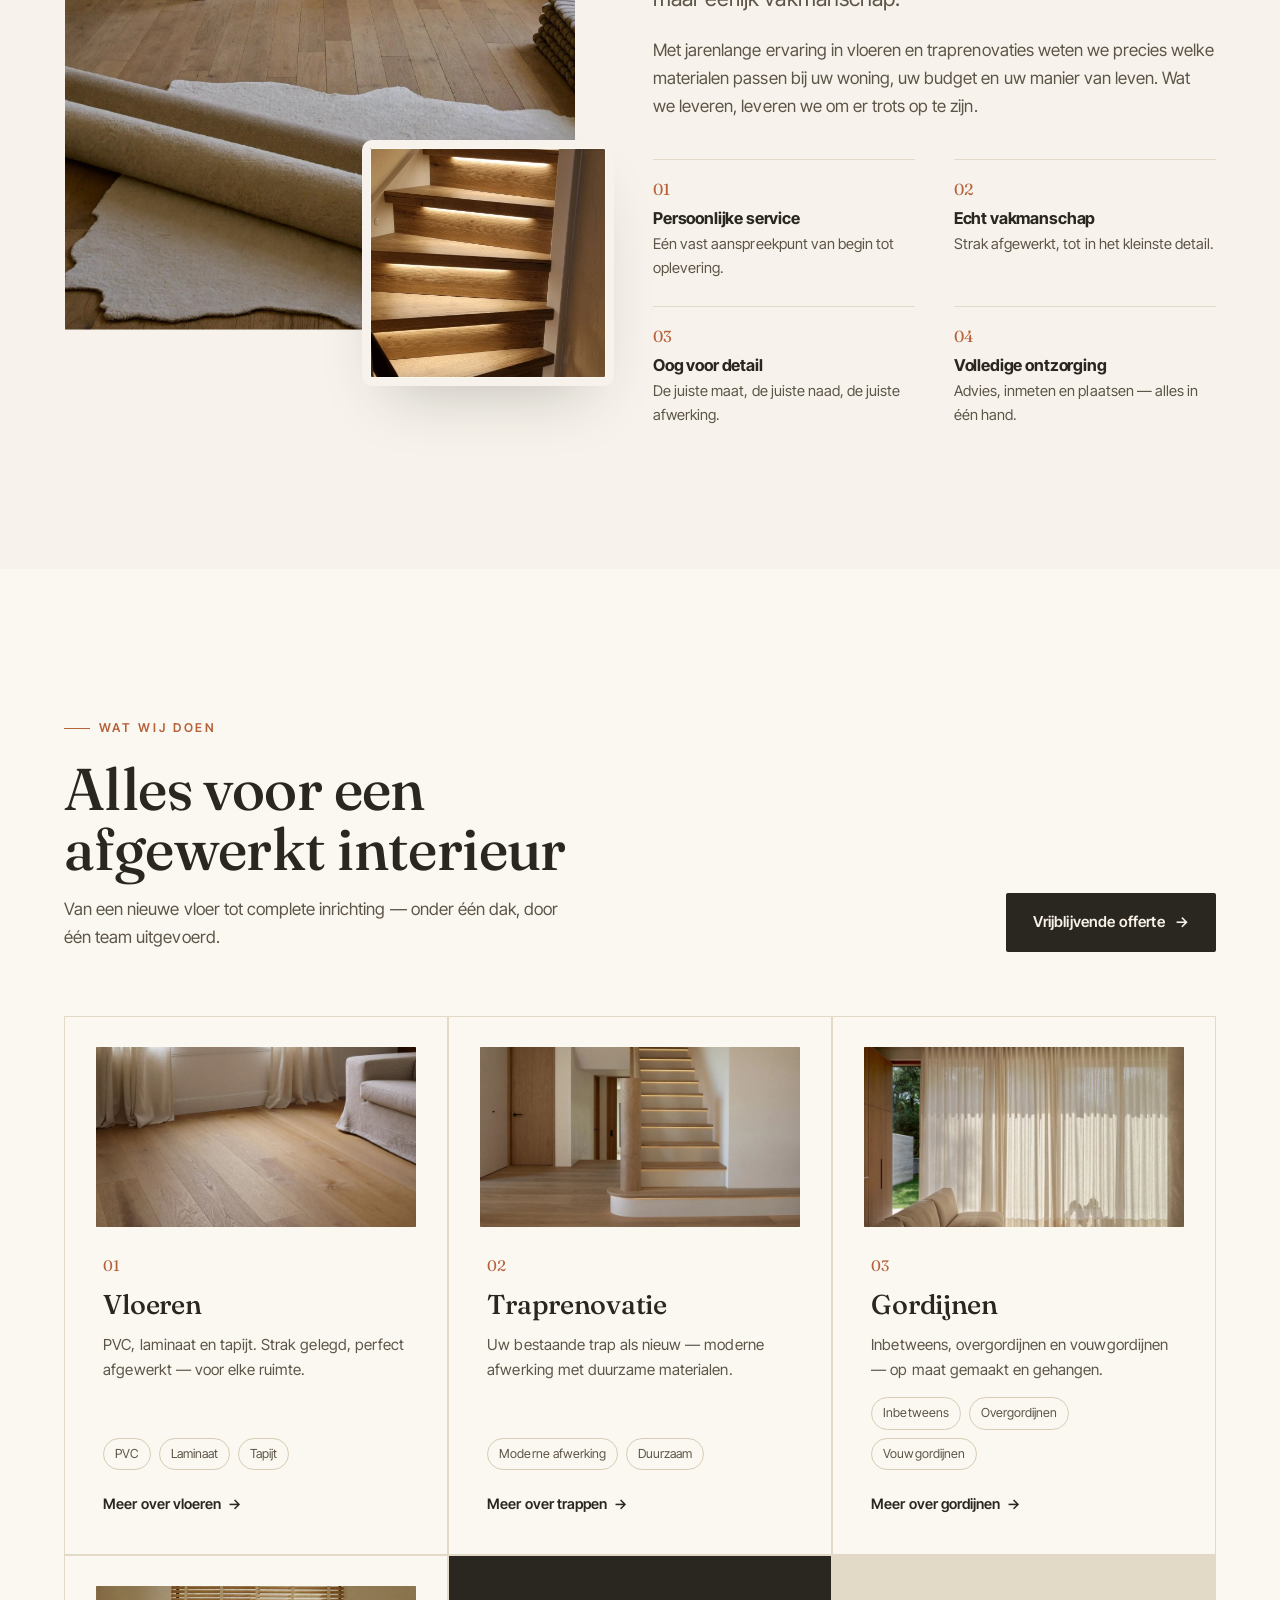
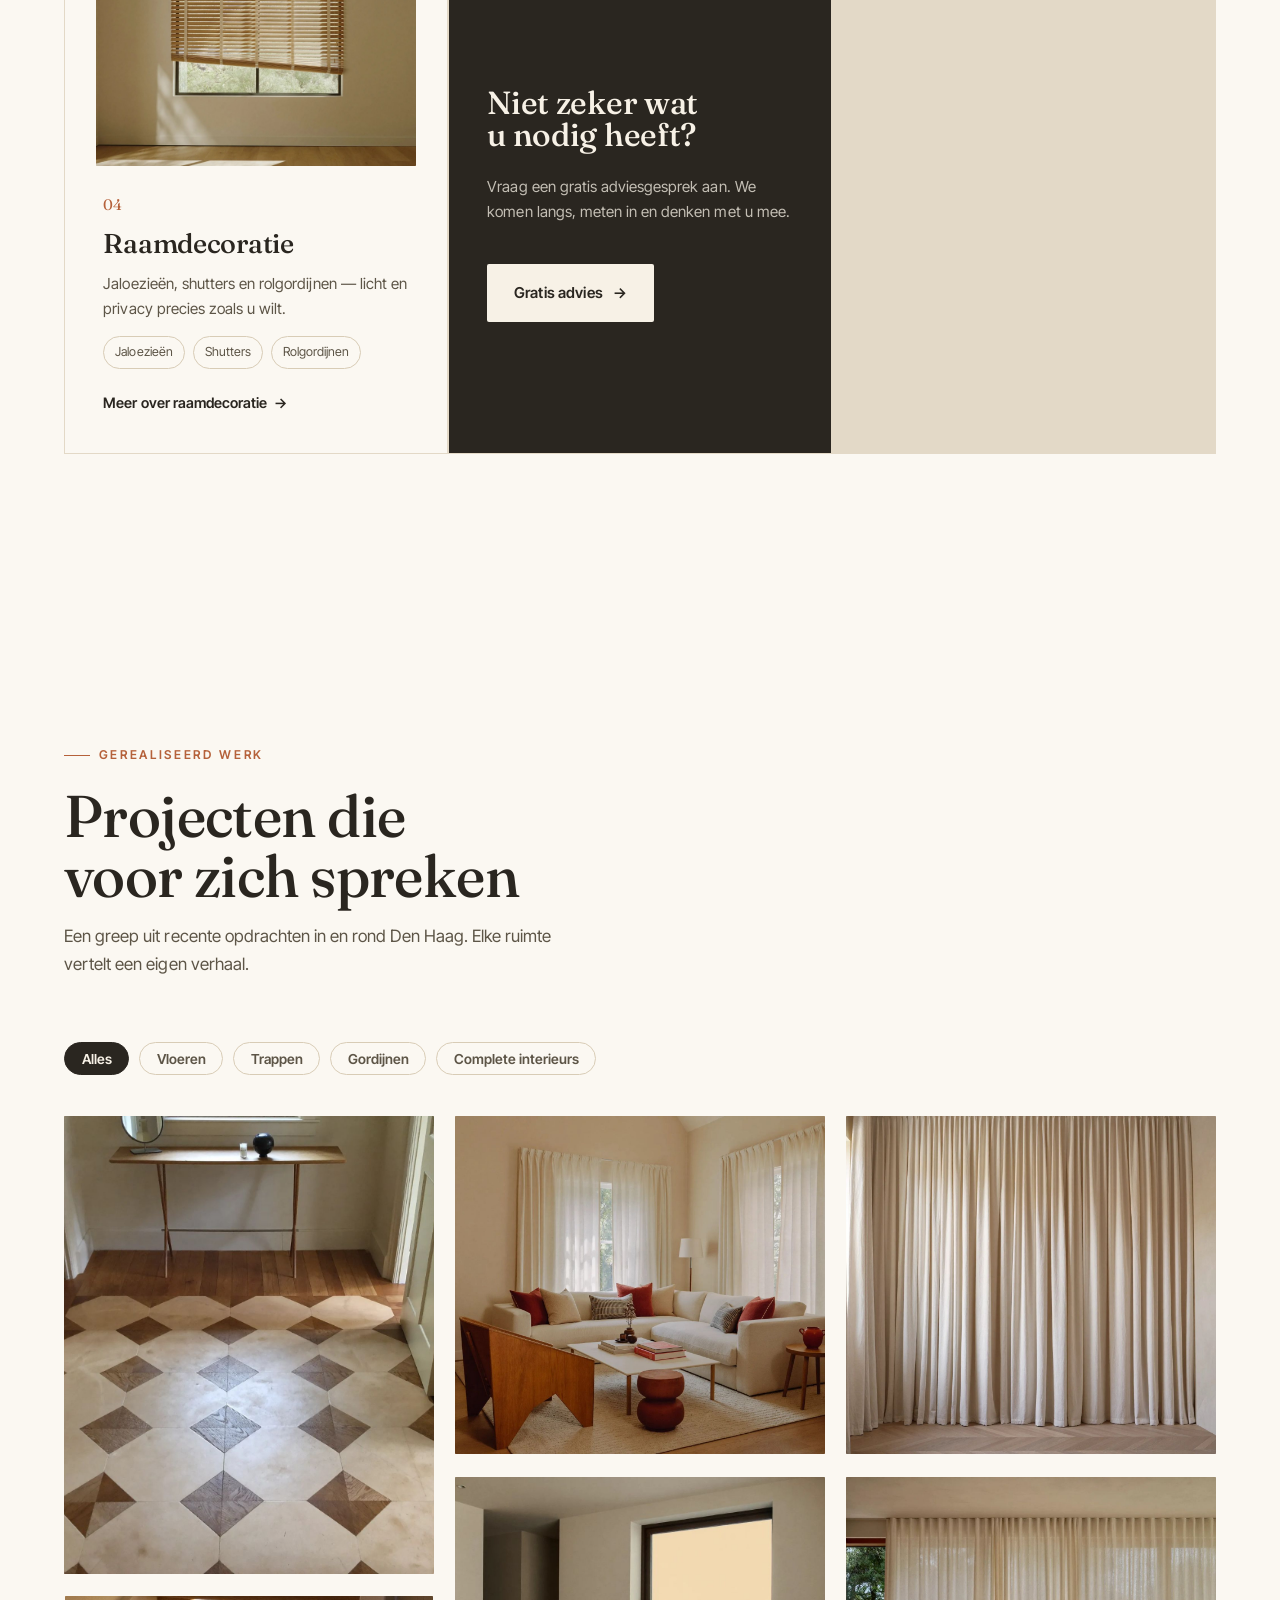
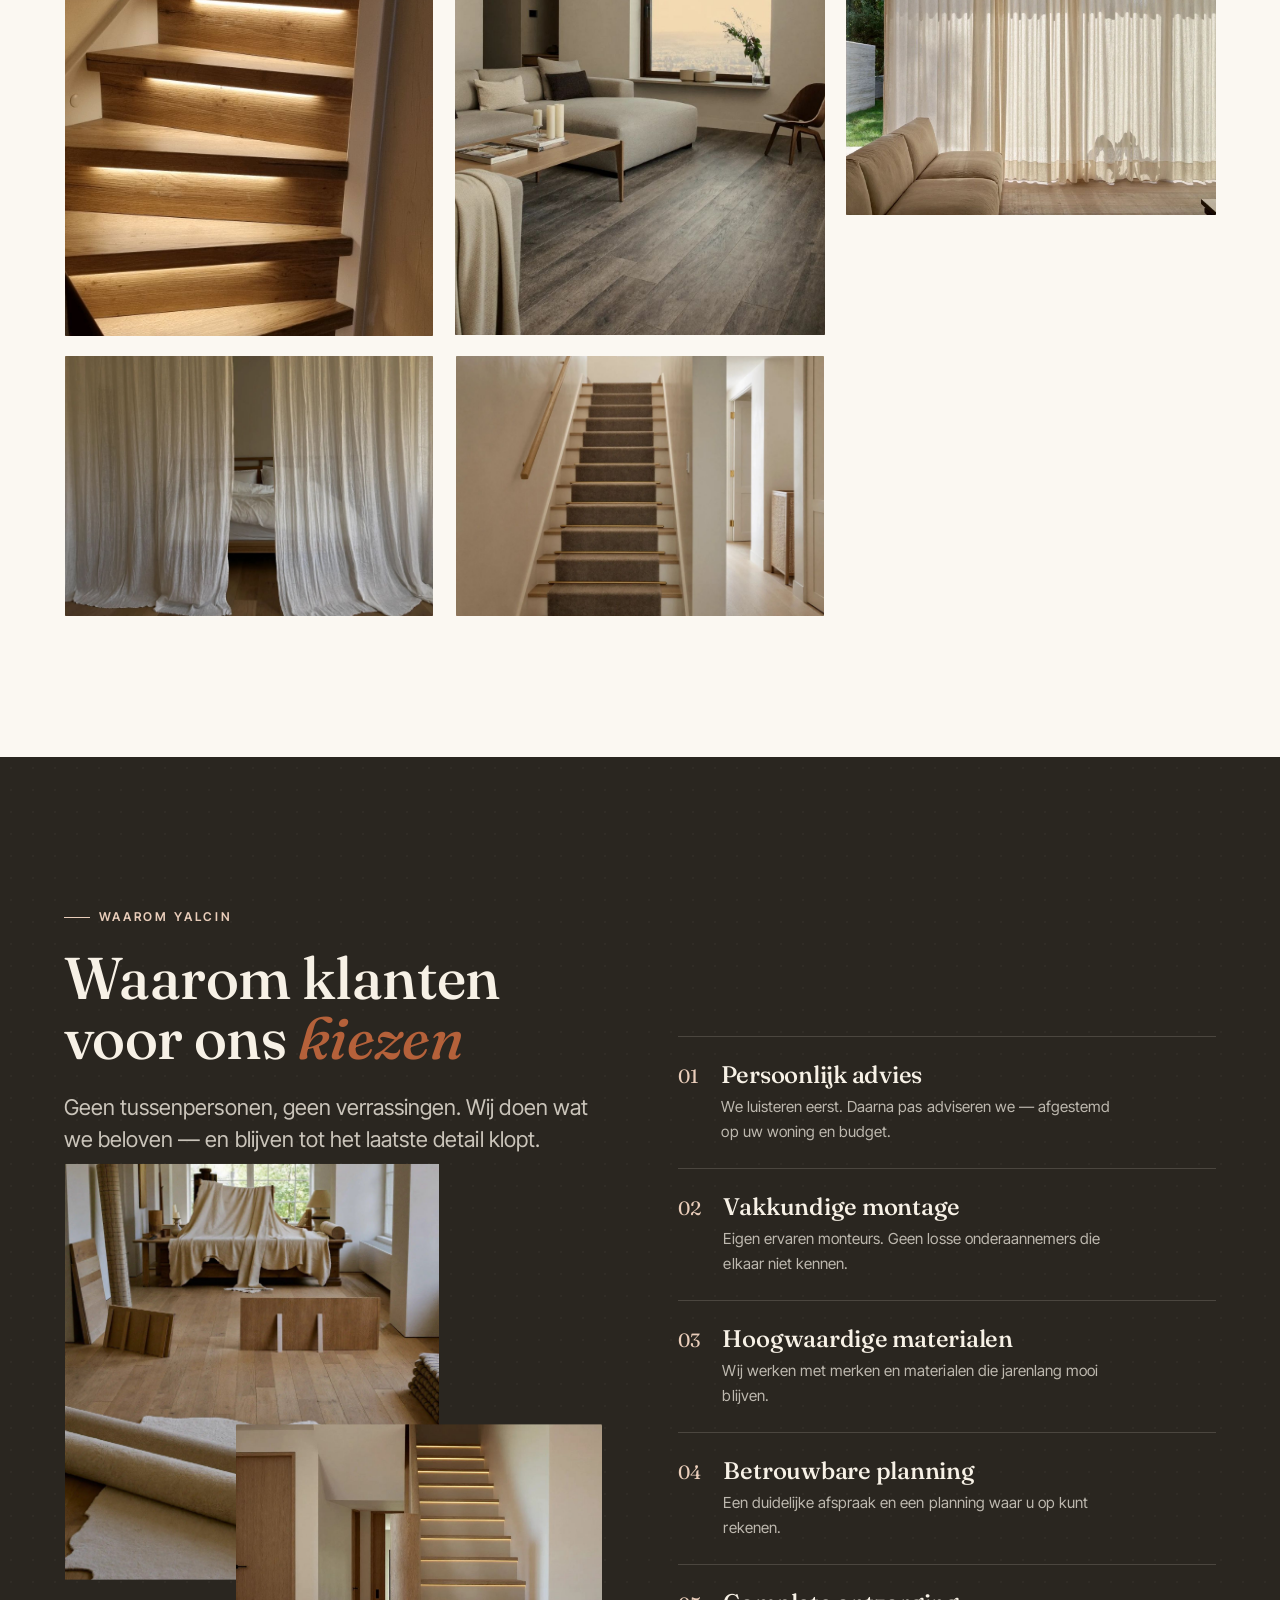
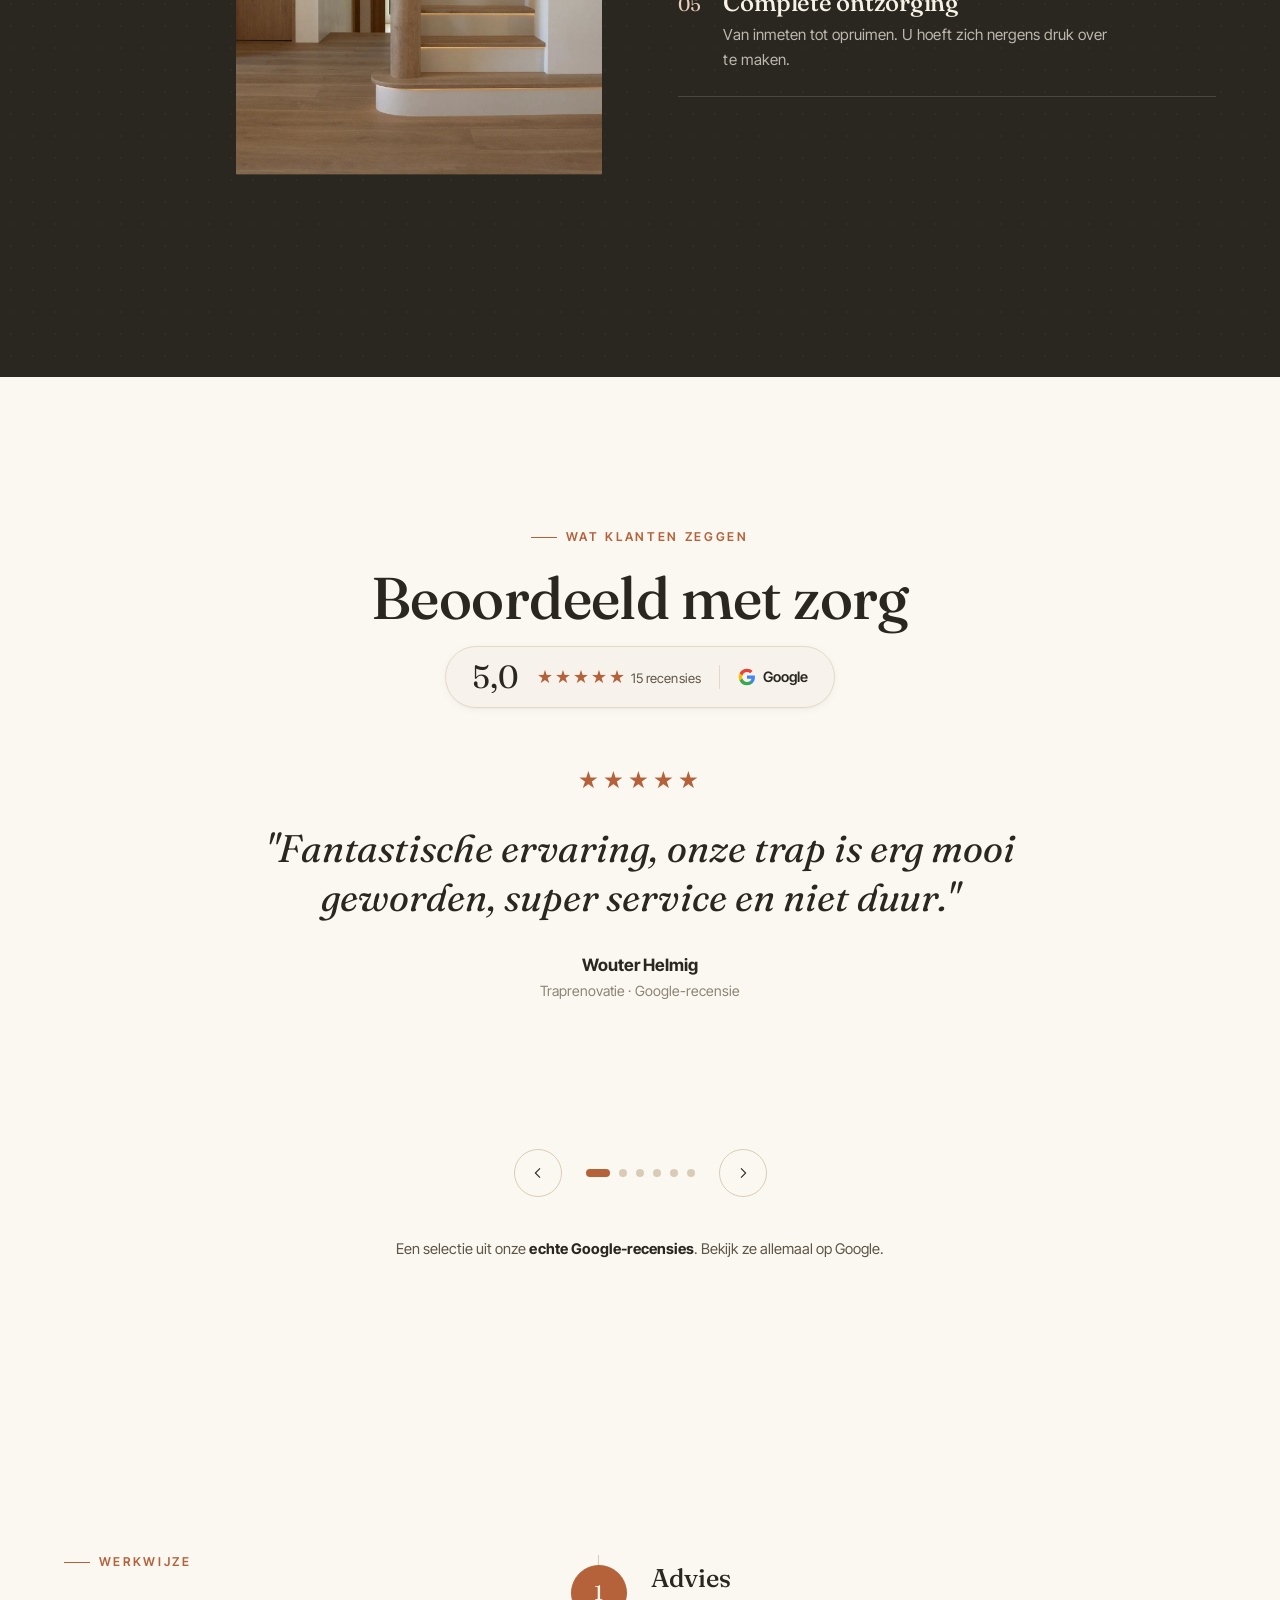
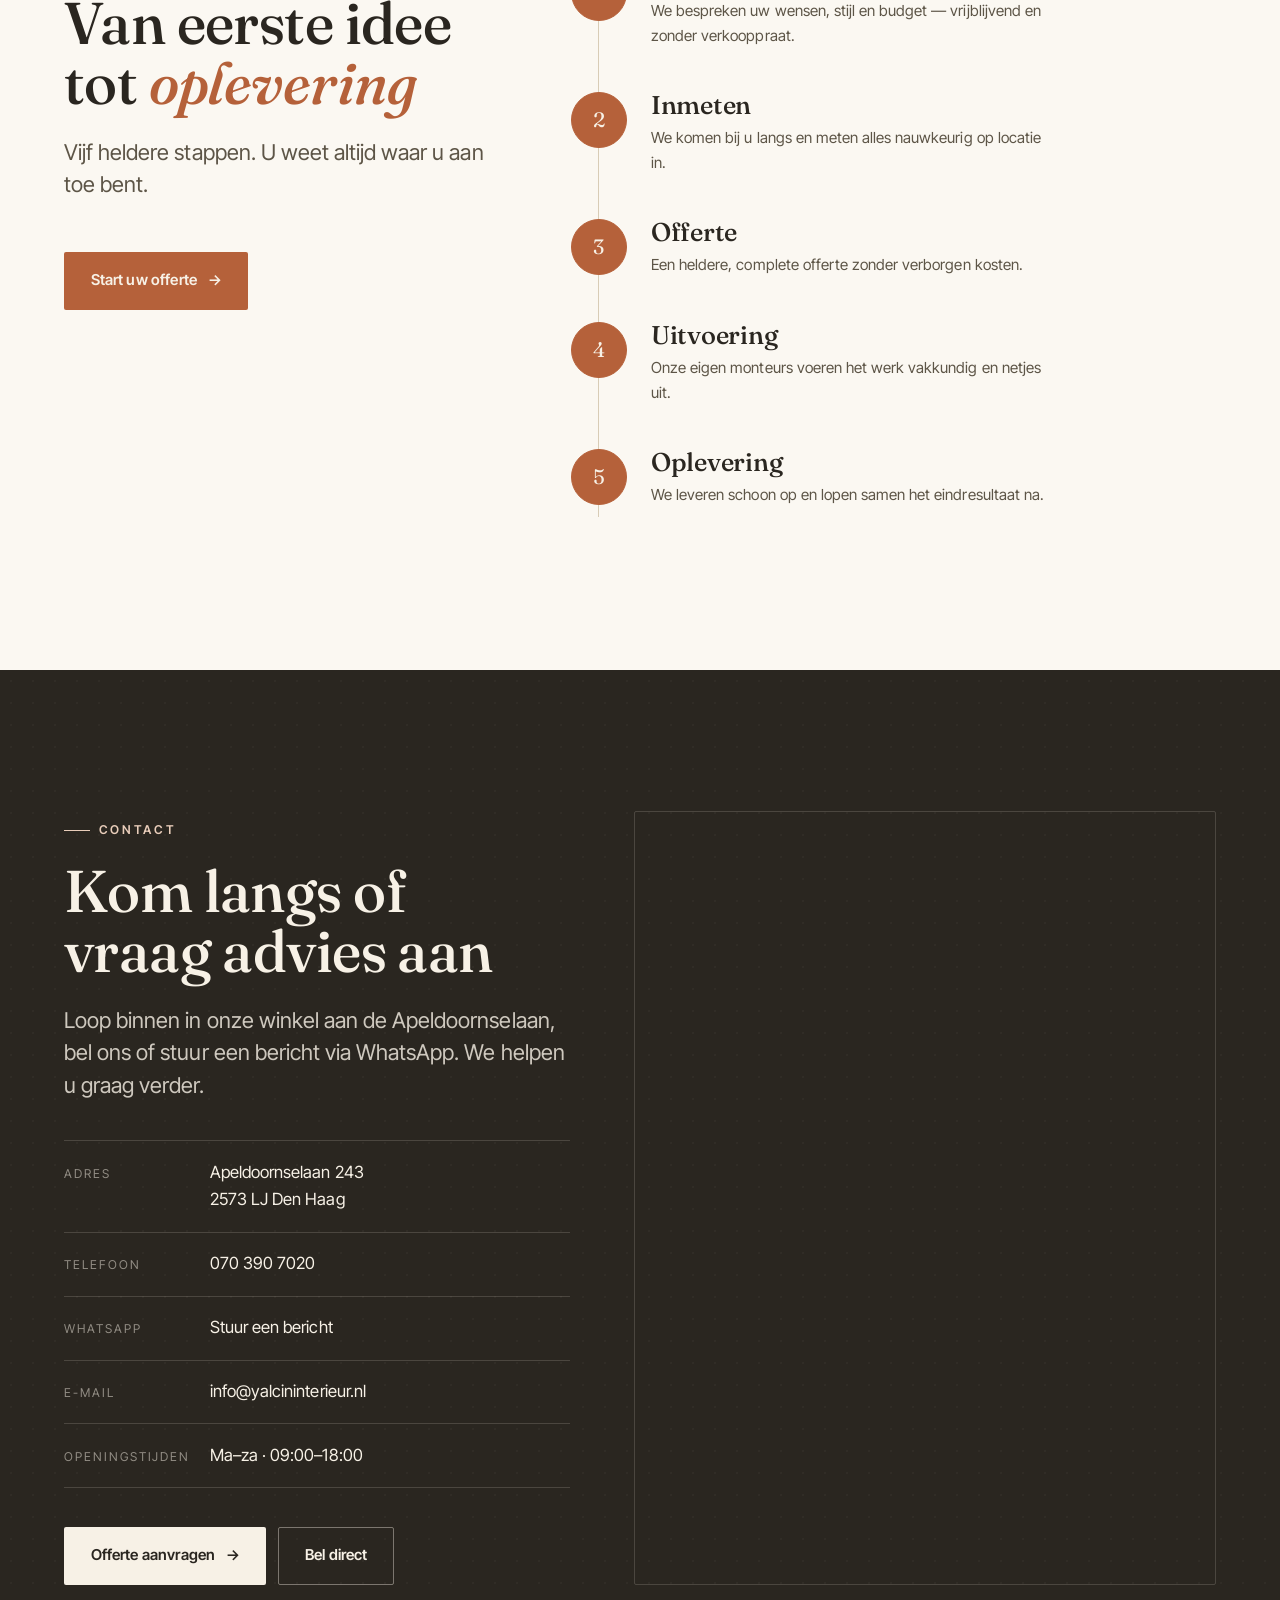
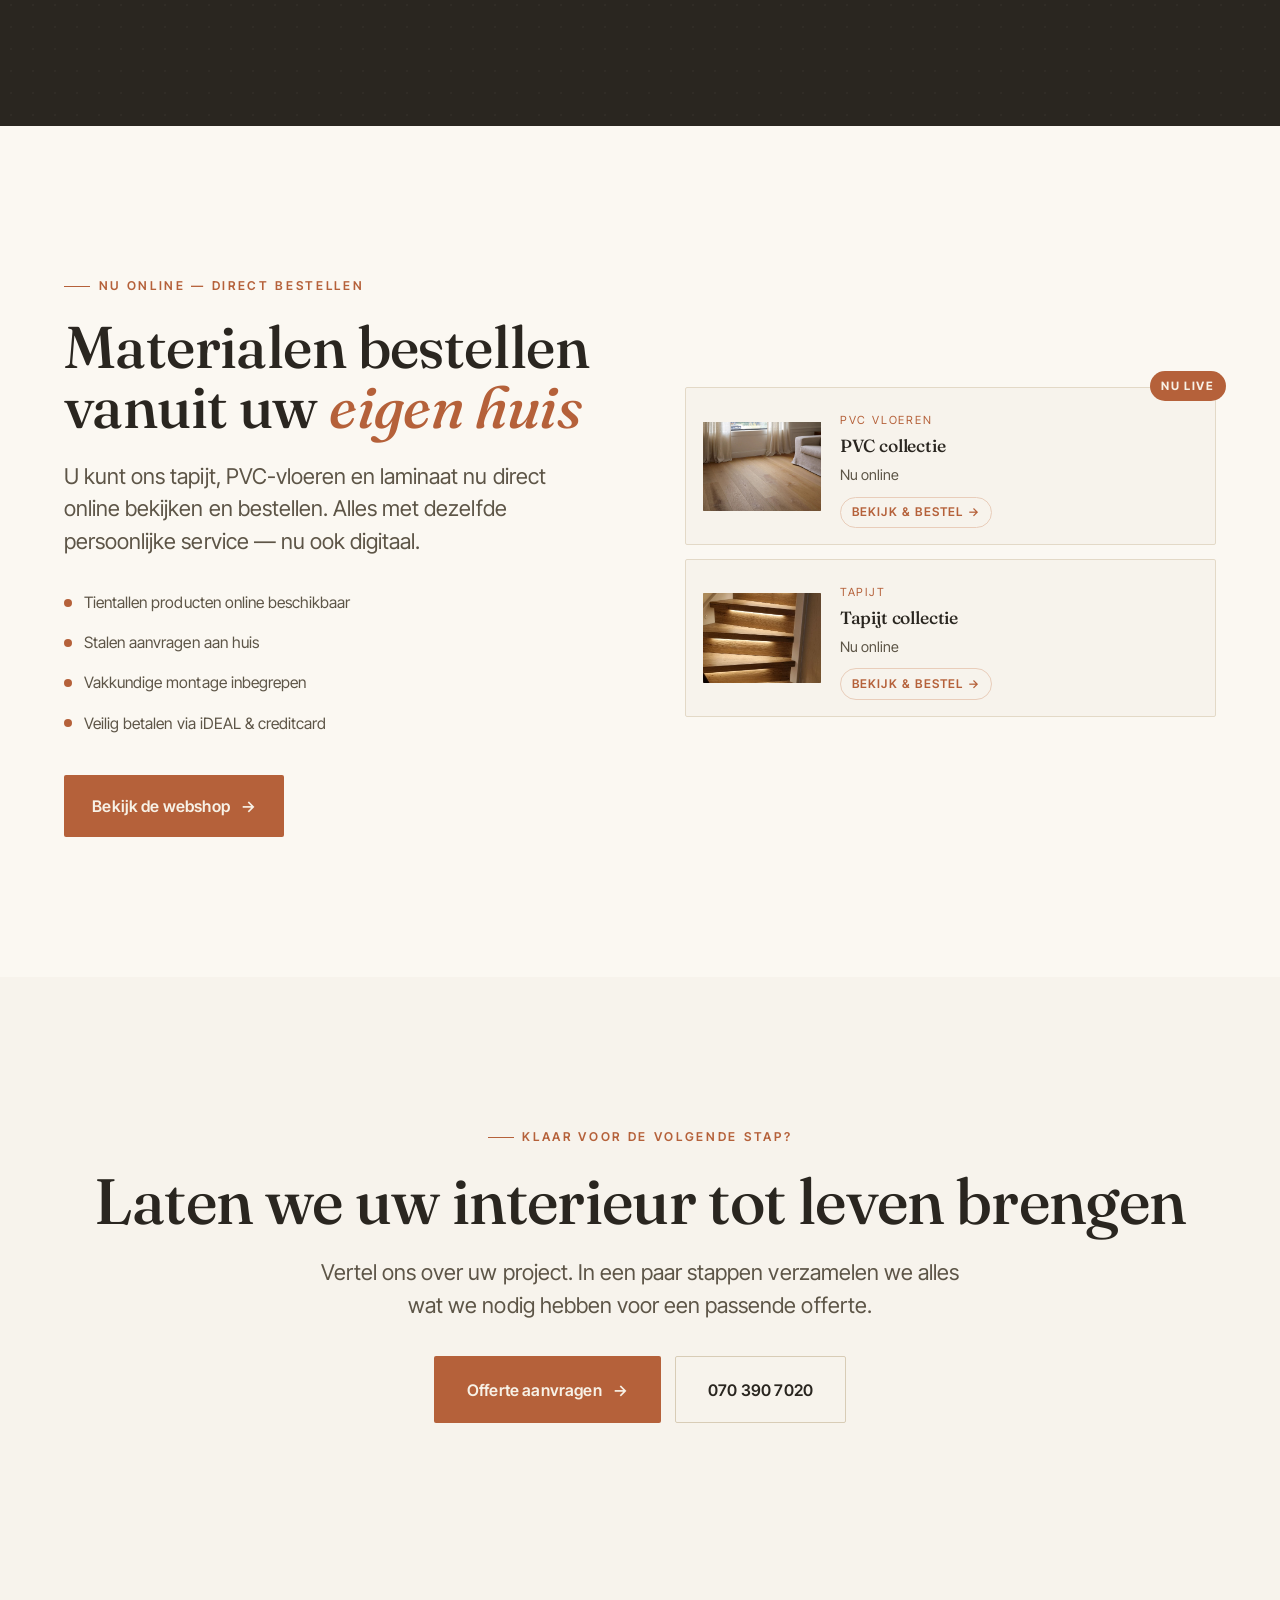
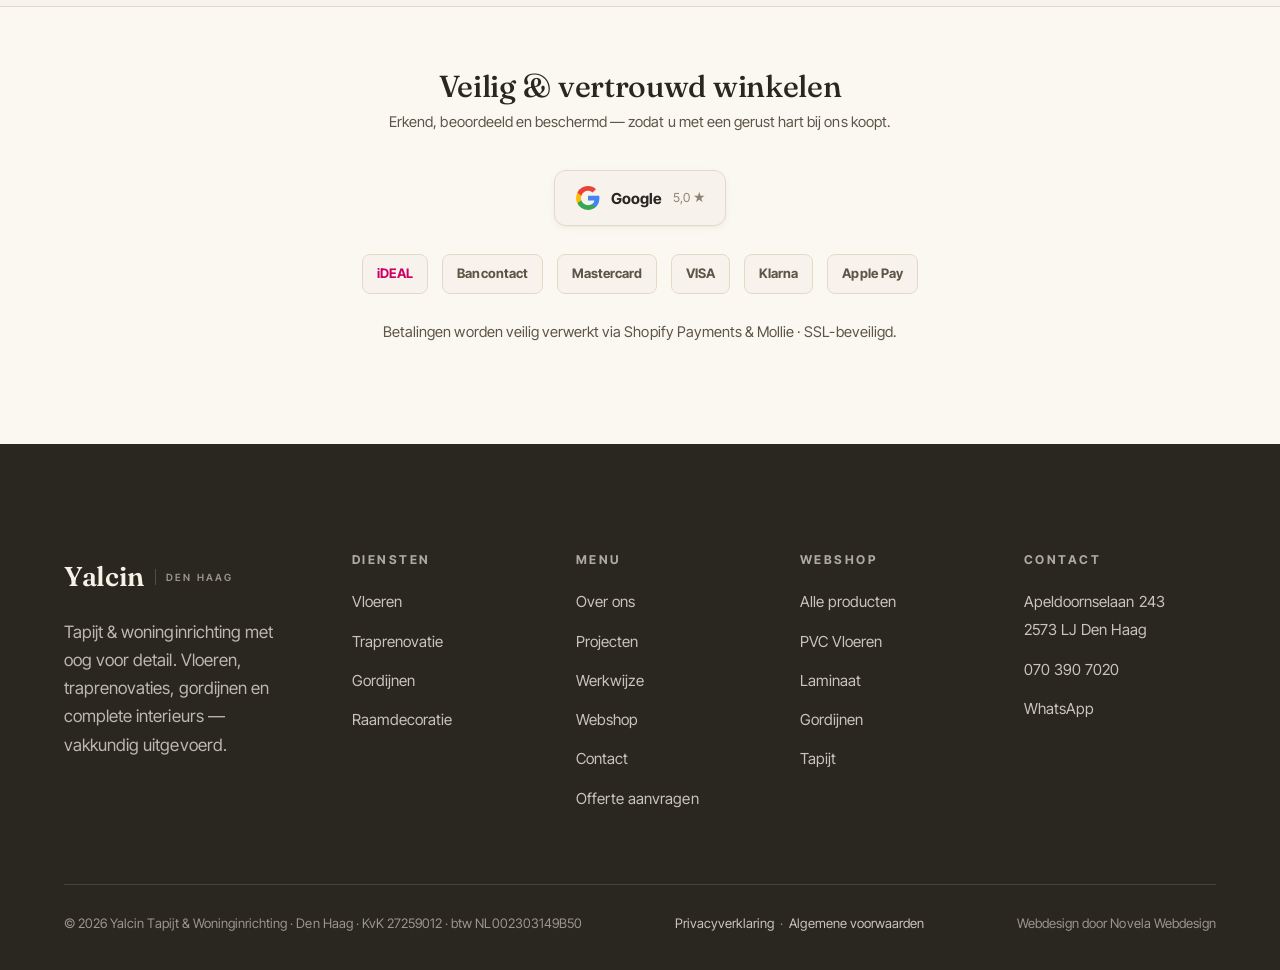
==== commit 6f074ccd: "feat: vloerkleden→tapijt, woninginrichting dienst verwijderd, offerte-knop + admin multi-foto - Alle" ====
--- a/index.html
+++ b/index.html
@@ -4,7 +4,7 @@
 <meta charset="UTF-8">
 <meta name="viewport" content="width=device-width, initial-scale=1">
 <title>Yalcin Tapijt & Woninginrichting — Vakmanschap voor uw interieur</title>
-<meta name="description" content="Specialist in vloeren, traprenovaties, gordijnen en complete woninginrichting in Den Haag. Persoonlijk advies, vakkundige montage en hoogwaardige materialen. Vraag een vrijblijvende offerte aan.">
+<meta name="description" content="Specialist in vloeren, traprenovaties, gordijnen en tapijt in Den Haag. Persoonlijk advies, vakkundige montage en hoogwaardige materialen. Vraag een vrijblijvende offerte aan.">
 <link rel="canonical" href="https://www.yalcininterieur.nl/">
 <meta property="og:site_name" content="Yalcin Tapijt &amp; Woninginrichting">
 <meta property="og:url" content="https://www.yalcininterieur.nl/">
@@ -14,7 +14,7 @@
 
 <meta property="og:type" content="business.business">
 <meta property="og:title" content="Yalcin Tapijt & Woninginrichting">
-<meta property="og:description" content="Vakmanschap voor uw interieur — vloeren, traprenovaties, gordijnen en complete woninginrichting in Den Haag.">
+<meta property="og:description" content="Vakmanschap voor uw interieur — vloeren, traprenovaties, gordijnen en tapijt in Den Haag.">
 <meta property="og:locale" content="nl_NL">
 
 <link rel="icon" href="favicon.svg" type="image/svg+xml">
@@ -49,7 +49,7 @@
     "opens": "09:00", "closes": "18:00"
   }],
   "areaServed": "Den Haag en omstreken",
-  "makesOffer": ["Vloeren","Traprenovatie","Gordijnen","Raamdecoratie","Complete woninginrichting"]
+  "makesOffer": ["Vloeren","Traprenovatie","Gordijnen","Raamdecoratie","Tapijt"]
 }
 </script>
 
@@ -401,7 +401,7 @@
         <span class="reveal-word"><span>voor uw</span></span>
         <span class="reveal-word"><span><em>interieur</em></span></span>
       </h1>
-      <p class="lead hero-sub">Specialist in vloeren, traprenovaties, gordijnen en complete woninginrichting. Persoonlijk advies, vakkundige montage en materialen die een leven lang meegaan.</p>
+      <p class="lead hero-sub">Specialist in vloeren, traprenovaties, gordijnen en tapijt. Persoonlijk advies, vakkundige montage en materialen die een leven lang meegaan.</p>
       <div class="hero-actions">
         <a href="offerte.html" class="btn btn-primary btn-lg">Offerte aanvragen <span class="arr">→</span></a>
         <a href="webshop.html" class="btn btn-ghost btn-lg">Bekijk webshop</a>
@@ -415,7 +415,7 @@
       <div class="ph" data-src="assets/photo/hero-interieur.jpg" data-label="hero — licht Parijs interieur met tapijt en gordijnen"></div>
       <div class="hero-badge">
         <div class="num"><span data-count="20" data-suffix="+">20+</span></div>
-        <div class="lbl">jaar ervaring in woninginrichting</div>
+        <div class="lbl">jaar ervaring in interieur</div>
       </div>
     </div>
   </div>
@@ -482,7 +482,7 @@
       <div class="h-left">
         <span class="eyebrow">Wat wij doen</span>
         <h2 class="section-title">Alles voor een afgewerkt interieur</h2>
-        <p>Van een nieuwe vloer tot complete woninginrichting — onder één dak, door één team uitgevoerd.</p>
+        <p>Van een nieuwe vloer tot complete inrichting — onder één dak, door één team uitgevoerd.</p>
       </div>
       <a href="offerte.html" class="btn btn-dark">Vrijblijvende offerte <span class="arr">→</span></a>
     </div>
@@ -519,14 +519,6 @@
         <p style="font-size:.95rem">Jaloezieën, shutters en rolgordijnen — licht en privacy precies zoals u wilt.</p>
         <ul class="s-tags"><li>Jaloezieën</li><li>Shutters</li><li>Rolgordijnen</li></ul>
         <span class="s-link">Meer over raamdecoratie <span class="arr">→</span></span>
-      </a>
-      <a class="service" href="projecten/woninginrichting.html" data-reveal data-reveal-d="1">
-        <div class="s-media"><div class="ph" data-src="assets/photo/Firefly-4.jpg" data-label="dienst — complete woninginrichting"></div></div>
-        <div class="s-num">05</div>
-        <h3>Complete woninginrichting</h3>
-        <p style="font-size:.95rem">Van advies tot oplevering — wij verzorgen uw hele interieur, afgestemd op elkaar.</p>
-        <ul class="s-tags"><li>Advies</li><li>Inmeten</li><li>Plaatsen</li></ul>
-        <span class="s-link">Bekijk werkwijze <span class="arr">→</span></span>
       </a>
       <div class="service" style="background:var(--ink);color:var(--cream);justify-content:center" data-reveal data-reveal-d="2">
         <h3 style="color:var(--cream);font-size:2rem">Niet zeker wat u nodig heeft?</h3>
@@ -749,7 +741,7 @@
       <div class="webshop-copy">
         <span class="eyebrow">Nu online — direct bestellen</span>
         <h2 class="section-title">Materialen bestellen<br>vanuit uw <em>eigen huis</em></h2>
-        <p class="lead" style="margin-top:1.4rem;max-width:44ch">U kunt onze vloerkleden, tapijten, PVC-vloeren en laminaat nu direct online bekijken en bestellen. Alles met dezelfde persoonlijke service — nu ook digitaal.</p>
+        <p class="lead" style="margin-top:1.4rem;max-width:44ch">U kunt ons tapijt, PVC-vloeren en laminaat nu direct online bekijken en bestellen. Alles met dezelfde persoonlijke service — nu ook digitaal.</p>
         <ul class="webshop-features">
           <li><span class="wf-dot"></span>Tientallen producten online beschikbaar</li>
           <li><span class="wf-dot"></span>Stalen aanvragen aan huis</li>
@@ -772,9 +764,9 @@
             </div>
           </a>
           <a href="webshop.html" class="shop-preview-card" style="text-decoration:none;color:inherit">
-            <div class="ph shop-ph" data-src="assets/photo/trap-eiken-open.jpg" data-label="webshop preview — vloerkleden"></div>
+            <div class="ph shop-ph" data-src="assets/photo/trap-eiken-open.jpg" data-label="webshop preview — tapijt"></div>
             <div class="shop-preview-info">
-              <span class="shop-cat">Vloerkleden &amp; Tapijten</span>
+              <span class="shop-cat">Tapijt</span>
               <h4 class="shop-title">Tapijt collectie</h4>
               <div class="shop-price">Nu online</div>
               <div class="shop-cta-placeholder" style="color:var(--clay)">Bekijk &amp; bestel →</div>
@@ -843,7 +835,6 @@
           <li><a href="projecten/traprenovatie.html">Traprenovatie</a></li>
           <li><a href="projecten/gordijnen.html">Gordijnen</a></li>
           <li><a href="projecten/raamdecoratie.html">Raamdecoratie</a></li>
-          <li><a href="projecten/woninginrichting.html">Woninginrichting</a></li>
         </ul>
       </div>
       <div>
@@ -864,7 +855,7 @@
           <li><a href="webshop.html#" onclick="location.href='webshop.html';return true;">PVC Vloeren</a></li>
           <li><a href="webshop.html">Laminaat</a></li>
           <li><a href="webshop.html">Gordijnen</a></li>
-          <li><a href="webshop.html">Vloerkleden</a></li>
+          <li><a href="webshop.html">Tapijt</a></li>
         </ul>
       </div>
       <div>
